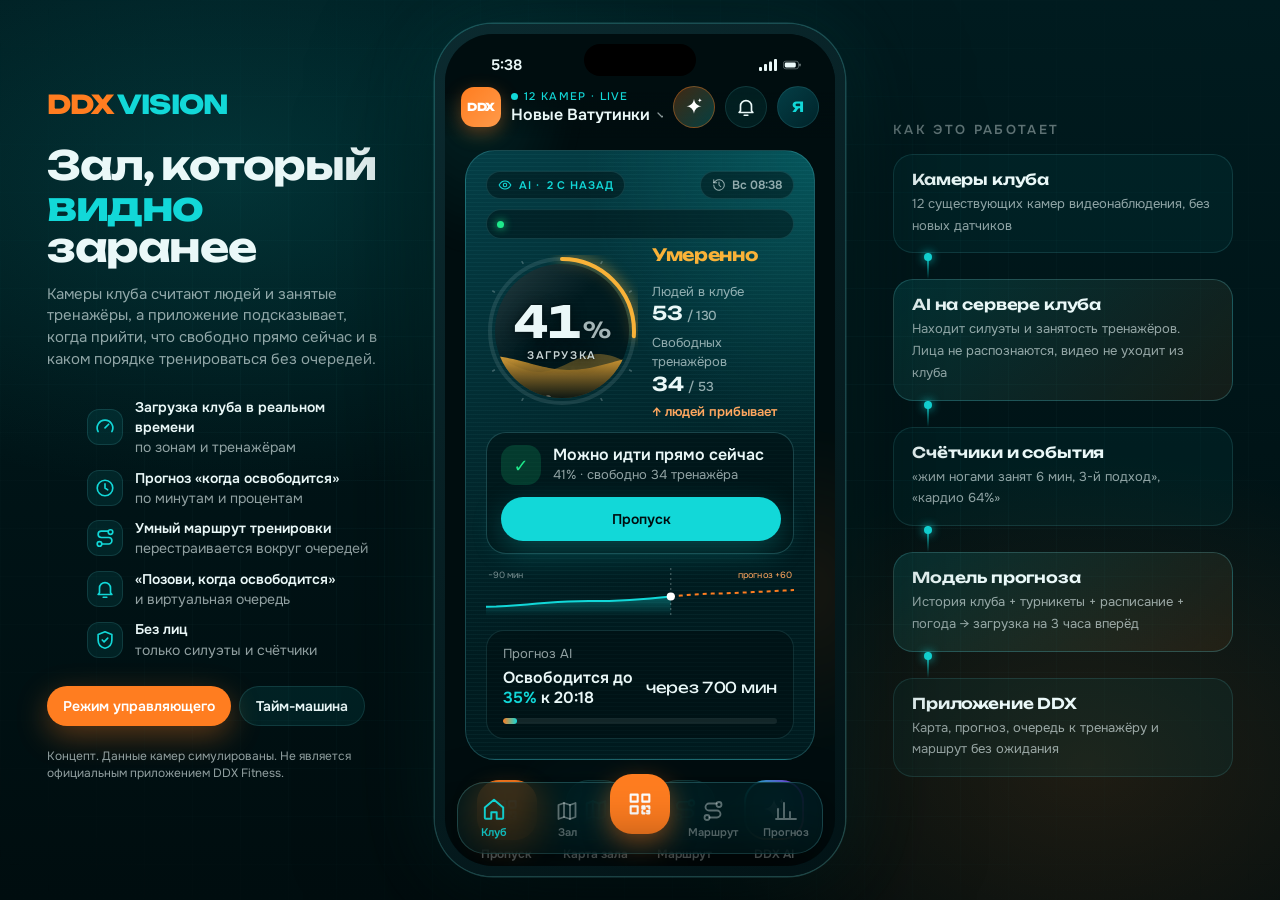
==== index.html @ 4d91c0f8 "Add files via upload" ====
<!doctype html>
<html lang="ru">
<head>
<meta charset="utf-8">
<meta name="viewport" content="width=device-width, initial-scale=1, viewport-fit=cover, user-scalable=no">
<title>DDX Vision — загрузка клуба в реальном времени</title>
<meta name="description" content="Концепт приложения для DDX Fitness: загрузка клуба по камерам, свободные тренажёры, прогноз «когда освободится», умный маршрут тренировки без очередей.">
<meta name="theme-color" content="#000D0F">
<meta name="apple-mobile-web-app-capable" content="yes">
<meta name="mobile-web-app-capable" content="yes">
<meta name="apple-mobile-web-app-status-bar-style" content="black-translucent">
<meta name="apple-mobile-web-app-title" content="DDX Vision">
<link rel="icon" href="data:image/svg+xml,%3Csvg%20xmlns%3D%22http%3A%2F%2Fwww.w3.org%2F2000%2Fsvg%22%20viewBox%3D%220%200%2064%2064%22%3E%3Cdefs%3E%3ClinearGradient%20id%3D%22g%22%20x1%3D%220%22%20y1%3D%220%22%20x2%3D%220%22%20y2%3D%221%22%3E%3Cstop%20offset%3D%220%22%20stop-color%3D%22%23043E46%22%2F%3E%3Cstop%20offset%3D%221%22%20stop-color%3D%22%23000D0F%22%2F%3E%3C%2FlinearGradient%3E%3C%2Fdefs%3E%3Crect%20width%3D%2264%22%20height%3D%2264%22%20rx%3D%2216%22%20fill%3D%22url(%23g)%22%2F%3E%3Cpath%20d%3D%22M14%2040a20%2020%200%201%201%2036%200%22%20fill%3D%22none%22%20stroke%3D%22%23FF7D20%22%20stroke-width%3D%225%22%20stroke-linecap%3D%22round%22%2F%3E%3Ccircle%20cx%3D%2232%22%20cy%3D%2232%22%20r%3D%228%22%20fill%3D%22%2312D8D8%22%2F%3E%3Ccircle%20cx%3D%2232%22%20cy%3D%2232%22%20r%3D%223.2%22%20fill%3D%22%23000D0F%22%2F%3E%3C%2Fsvg%3E">
<meta name="format-detection" content="telephone=no">
<link rel="apple-touch-icon" sizes="180x180" href="apple-touch-icon.png">
<link rel="icon" type="image/png" sizes="192x192" href="icon-192.png">
<link rel="manifest" href="manifest.webmanifest">
<link rel="preconnect" href="https://fonts.googleapis.com"><link rel="preconnect" href="https://fonts.gstatic.com" crossorigin>
<link href="https://fonts.googleapis.com/css2?family=Unbounded:wght@400..800&family=Onest:wght@400..700&family=Caveat:wght@600..700&display=swap" rel="stylesheet">
<style>
/* =====================================================================
   DDX Vision — концепт приложения. Токены взяты из дизайн-системы
   ddxfitness.ru (theme-ui: infinity / light / smart / success / warning)
   ===================================================================== */
:root {
  --bg0: #000D0F; --bg1: #001B1F; --bg2: #002329; --teal: #043E46; --teal6: #013138;
  --cyan: #12D8D8; --cyan2: #28EDED; --cyan3: #51FCFF; --aqua: #24C6CE; --mint: #68DAE0;
  --orange: #FF7D20; --orange2: #FF8D2E; --orange3: #FFA75F; --orangeD: #CC5D00;
  --ok: #1EE98B; --ok2: #12B76A; --warn: #F9B238; --bad: #E45349; --violet: #941EE9;
  --g4: #A6B6B8; --g5: #6A7A7C; --g6: #1E3437;
  --text: #EAF8F8; --mute: rgba(234, 248, 248, .62); --dim: rgba(234, 248, 248, .4);
  --card: rgba(18, 216, 216, .05); --card2: rgba(18, 216, 216, .085); --line: rgba(104, 218, 224, .14); --line2: rgba(104, 218, 224, .24);
  --display: 'Unbounded', 'Arial Black', system-ui, sans-serif;
  --sans: 'Onest', system-ui, -apple-system, 'Segoe UI', Roboto, sans-serif;
  --hand: 'Caveat', 'Comic Sans MS', cursive;
  --r: 24px; --pill: 100px;
  --ease: cubic-bezier(.16, 1, .3, 1); --spring: cubic-bezier(.34, 1.56, .64, 1);
  --safe-t: env(safe-area-inset-top, 0px); --safe-b: env(safe-area-inset-bottom, 0px);
}
*, *::before, *::after { box-sizing: border-box; -webkit-tap-highlight-color: transparent; }
html, body { margin: 0; height: 100%; }
body { background: var(--bg0); color: var(--text); font: 400 15px/1.45 var(--sans); -webkit-font-smoothing: antialiased; overflow: hidden; }
button { font: inherit; color: inherit; background: none; border: 0; padding: 0; cursor: pointer; }
input { font: inherit; color: inherit; }
h1, h2, h3, h4, p { margin: 0; }
svg { display: block; }
.ico { width: 22px; height: 22px; fill: none; stroke: currentColor; stroke-width: 1.8; stroke-linecap: round; stroke-linejoin: round; flex: none; }
.sr { position: absolute; width: 1px; height: 1px; overflow: hidden; clip: rect(0 0 0 0); }
:focus-visible { outline: 2px solid var(--cyan); outline-offset: 2px; border-radius: 10px; }
.num { font-family: var(--display); font-variant-numeric: tabular-nums; letter-spacing: -.02em; }

/* ------------------------------------------------------------ сцена */
.stage { position: relative; height: 100%; display: flex; align-items: center; justify-content: center; gap: 48px; padding: 24px; overflow: hidden;
  background: radial-gradient(60% 50% at 18% 20%, rgba(18, 216, 216, .14), transparent 70%), radial-gradient(50% 50% at 85% 85%, rgba(255, 125, 32, .12), transparent 70%), linear-gradient(180deg, var(--bg1), var(--bg0)); }
.stage::before { content: ''; position: absolute; inset: 0; background-image: linear-gradient(rgba(104, 218, 224, .05) 1px, transparent 1px), linear-gradient(90deg, rgba(104, 218, 224, .05) 1px, transparent 1px); background-size: 48px 48px; mask-image: radial-gradient(70% 70% at 50% 50%, #000, transparent); pointer-events: none; }
.device { position: relative; width: 410px; height: min(864px, calc(100vh - 48px)); border-radius: 58px; padding: 10px; background: linear-gradient(145deg, #0b2a2f, #021316); box-shadow: 0 0 0 1.5px rgba(104, 218, 224, .25), 0 40px 120px rgba(0, 0, 0, .6), 0 0 80px rgba(18, 216, 216, .12); flex: none; z-index: 2; }
.device::after { content: ''; position: absolute; top: 20px; left: 50%; width: 112px; height: 32px; margin-left: -56px; border-radius: 20px; background: #000; z-index: 60; pointer-events: none; }
.app { position: relative; width: 100%; height: 100%; border-radius: 48px; overflow: hidden; background: var(--bg0); isolation: isolate; }
.pitch, .how { position: relative; z-index: 1; width: 340px; flex: none; }
@media (max-width: 1180px) { .how { display: none; } }
@media (max-width: 860px) { .pitch { display: none; } }
/* на телефоне — полноэкранное приложение */
@media (max-width: 560px), (max-height: 640px) and (max-width: 900px) {
  .stage { display: block; padding: 0; background: var(--bg0); }
  .stage::before { display: none; }
  .device { width: 100%; height: 100%; border-radius: 0; padding: 0; background: none; box-shadow: none; }
  .device::after { display: none; }
  .app { border-radius: 0; }
  .statusbar { display: none !important; }
  .app { --top: calc(var(--safe-t) + 8px); }
}

/* -------------------------------------------------------- питч-панели */
.pitch-logo { display: flex; align-items: center; gap: 10px; margin-bottom: 28px; }
.wm { font: 800 26px/1 var(--display); letter-spacing: -.03em; }
.wm b { color: var(--orange); font-weight: 800; }
.wm i { font-style: normal; color: var(--cyan); }
.pitch h1 { font: 700 40px/1.02 var(--display); letter-spacing: -.035em; margin-bottom: 16px; }
.pitch h1 em { font-style: normal; color: var(--cyan); }
.pitch p { color: var(--mute); margin-bottom: 26px; }
.feat { display: grid; gap: 10px; margin-bottom: 26px; }
.feat li { list-style: none; display: grid; grid-template-columns: 36px 1fr; gap: 12px; align-items: center; font-size: 14px; color: var(--mute); }
.feat li b { display: block; color: var(--text); font-weight: 600; }
.feat .fi { width: 36px; height: 36px; border-radius: 12px; display: grid; place-items: center; background: var(--card2); border: 1px solid var(--line); color: var(--cyan); }
.feat ul { margin: 0; padding: 0; }
.pitch-btns { display: flex; flex-wrap: wrap; gap: 8px; }
.note { margin-top: 22px; font-size: 12px; color: var(--dim); }
.how h3 { font: 600 13px/1 var(--sans); letter-spacing: .18em; text-transform: uppercase; color: var(--dim); margin-bottom: 18px; }
.pipe { display: grid; gap: 0; }
.pipe-s { position: relative; padding: 16px 18px; border-radius: 20px; background: var(--card); border: 1px solid var(--line); }
.pipe-s b { display: block; font: 600 15px/1.2 var(--display); letter-spacing: -.01em; margin-bottom: 4px; }
.pipe-s span { font-size: 13px; color: var(--mute); }
.pipe-a { height: 26px; position: relative; }
.pipe-a::before { content: ''; position: absolute; left: 34px; top: 0; bottom: 0; width: 2px; background: linear-gradient(var(--cyan), transparent); }
.pipe-a::after { content: ''; position: absolute; left: 31px; top: 0; width: 8px; height: 8px; border-radius: 50%; background: var(--cyan); box-shadow: 0 0 10px var(--cyan); animation: flow 1.6s linear infinite; }
@keyframes flow { to { transform: translateY(26px); opacity: 0; } }
.pipe-s.is-ai { background: linear-gradient(135deg, rgba(18, 216, 216, .14), rgba(255, 125, 32, .08)); border-color: var(--line2); }

/* -------------------------------------------------------------- кнопки */
.btn { display: inline-flex; align-items: center; justify-content: center; gap: 8px; height: 52px; padding: 0 22px; border-radius: var(--pill); font: 600 15px/1 var(--sans); transition: transform .3s var(--spring), background-color .3s, box-shadow .3s; white-space: nowrap; }
.btn:active { transform: scale(.96); }
.btn--o { background: var(--orange); color: #fff; box-shadow: 0 10px 30px rgba(255, 125, 32, .35); }
.btn--o:hover { background: var(--orange2); }
.btn--c { background: var(--cyan); color: var(--bg0); box-shadow: 0 10px 30px rgba(18, 216, 216, .25); }
.btn--g { background: var(--card2); border: 1px solid var(--line); color: var(--text); }
.btn--g:hover { border-color: var(--line2); }
.btn--sm { height: 40px; padding: 0 16px; font-size: 14px; }
.btn--w { width: 100%; }
.btn .ico { width: 18px; height: 18px; }
.chip { display: inline-flex; align-items: center; gap: 6px; height: 34px; padding: 0 14px; border-radius: var(--pill); background: var(--card); border: 1px solid var(--line); font: 500 13px/1 var(--sans); color: var(--mute); white-space: nowrap; transition: background-color .3s, color .3s, border-color .3s; }
.chip.is-on { background: var(--text); color: var(--bg0); border-color: var(--text); }
.chips { display: flex; gap: 6px; overflow-x: auto; scrollbar-width: none; padding: 2px 20px; margin: 0 -20px; }
.chips::-webkit-scrollbar { display: none; }

/* ------------------------------------------------------- статус-бар/шапка */
.statusbar { position: absolute; top: 0; left: 0; right: 0; height: 50px; z-index: 50; display: flex; align-items: center; justify-content: space-between; padding: 12px 34px 0 46px; font: 600 15px/1 var(--sans); pointer-events: none; }
.statusbar .sb-r { display: flex; gap: 6px; align-items: center; }
.statusbar svg { width: 18px; height: 12px; fill: var(--text); }
.app { --top: 52px; }
.top { position: absolute; left: 0; right: 0; top: 0; z-index: 30; padding: var(--top) 16px 10px; display: flex; align-items: center; gap: 10px; background: linear-gradient(180deg, var(--bg0) 55%, rgba(0, 13, 15, 0)); }
.club-btn { display: flex; align-items: center; gap: 10px; min-width: 0; flex: 1; text-align: left; }
.club-mark { width: 40px; height: 40px; border-radius: 13px; display: grid; place-items: center; background: linear-gradient(135deg, var(--orange), #ff9a4a); font: 800 11px/1 var(--display); letter-spacing: -.04em; color: #fff; flex: none; box-shadow: 0 6px 18px rgba(255, 125, 32, .35); }
.club-t { min-width: 0; }
.club-t small { display: flex; align-items: center; gap: 6px; font: 500 11px/1 var(--sans); letter-spacing: .12em; text-transform: uppercase; color: var(--cyan); margin-bottom: 4px; }
.club-t b { display: flex; align-items: center; gap: 4px; font: 600 16px/1.1 var(--sans); white-space: nowrap; overflow: hidden; text-overflow: ellipsis; }
.club-t b .ico { width: 16px; height: 16px; opacity: .6; }
.live { width: 7px; height: 7px; border-radius: 50%; background: var(--cyan); box-shadow: 0 0 0 0 rgba(18, 216, 216, .7); animation: live 1.8s infinite; flex: none; }
@keyframes live { 70% { box-shadow: 0 0 0 8px rgba(18, 216, 216, 0); } 100% { box-shadow: 0 0 0 0 rgba(18, 216, 216, 0); } }
.top-btn { position: relative; width: 42px; height: 42px; border-radius: 50%; display: grid; place-items: center; background: var(--card2); border: 1px solid var(--line); flex: none; }
.top-btn .badge { position: absolute; top: -2px; right: -2px; min-width: 18px; height: 18px; padding: 0 5px; border-radius: 9px; background: var(--orange); color: #fff; font: 700 10px/18px var(--sans); text-align: center; }
.top-btn .badge:empty { display: none; }
.ava { font: 700 14px/1 var(--display); background: linear-gradient(135deg, var(--teal), var(--bg2)); color: var(--cyan); }

/* --------------------------------------------------------------- экраны */
.screens { position: absolute; inset: 0; }
.screen { position: absolute; inset: 0; overflow-y: auto; overflow-x: hidden; padding: calc(var(--top) + 64px) 20px calc(110px + var(--safe-b)); scrollbar-width: none; opacity: 0; visibility: hidden; transform: translateX(24px); transition: opacity .35s var(--ease), transform .45s var(--ease), visibility 0s .45s; overscroll-behavior: contain; }
.screen::-webkit-scrollbar { display: none; }
.screen.is-on { opacity: 1; visibility: visible; transform: none; transition: opacity .35s var(--ease), transform .45s var(--ease), visibility 0s; }
.screen.is-left { transform: translateX(-24px); }
.h-title { font: 700 26px/1.08 var(--display); letter-spacing: -.035em; margin-bottom: 4px; }
.h-sub { color: var(--mute); font-size: 14px; margin-bottom: 18px; }
.sec { margin-top: 26px; }
.sec-h { display: flex; align-items: baseline; justify-content: space-between; margin-bottom: 12px; }
.sec-h h3 { font: 600 17px/1.2 var(--display); letter-spacing: -.02em; }
.sec-h button, .sec-h a { font-size: 13px; color: var(--cyan); }
.card { position: relative; border-radius: var(--r); background: var(--card); border: 1px solid var(--line); padding: 18px; }

/* ------------------------------------------------------------ главный */
.hero { position: relative; border-radius: 30px; padding: 20px; overflow: hidden; background: radial-gradient(120% 90% at 100% 0%, rgba(18, 216, 216, .2), transparent 55%), linear-gradient(160deg, var(--teal), var(--bg1) 70%); border: 1px solid var(--line2); }
.hero::after { content: ''; position: absolute; inset: 0; background: repeating-linear-gradient(0deg, rgba(104, 218, 224, .045) 0 1px, transparent 1px 4px); pointer-events: none; mix-blend-mode: screen; }
.hero-scan { position: absolute; left: 0; right: 0; height: 60px; top: -60px; background: linear-gradient(180deg, transparent, rgba(18, 216, 216, .14), transparent); animation: scan 4.5s linear infinite; pointer-events: none; }
@keyframes scan { to { transform: translateY(420px); } }
.hero-top { position: relative; z-index: 1; display: flex; justify-content: space-between; align-items: center; gap: 8px; margin-bottom: 4px; }
.cam-pill { white-space: nowrap; display: inline-flex; align-items: center; gap: 7px; height: 28px; padding: 0 11px; border-radius: var(--pill); background: rgba(0, 13, 15, .45); border: 1px solid var(--line); font: 600 11px/1 var(--sans); letter-spacing: .08em; text-transform: uppercase; color: var(--cyan); }
.time-pill { font: 600 12px/1 var(--sans); color: var(--mute); display: inline-flex; align-items: center; gap: 6px; height: 28px; padding: 0 11px; border-radius: var(--pill); background: rgba(0, 13, 15, .45); border: 1px solid var(--line); }
.time-pill.is-demo { color: var(--orange3); border-color: rgba(255, 125, 32, .4); }
.hero-main { position: relative; z-index: 1; display: grid; grid-template-columns: 152px 1fr; gap: 14px; align-items: center; margin-top: 6px; }
.gauge { position: relative; width: 152px; height: 152px; }
.gauge svg { width: 100%; height: 100%; transform: rotate(135deg); overflow: visible; }
.gauge .g-bg { fill: none; stroke: rgba(234, 248, 248, .08); stroke-width: 14; stroke-linecap: round; }
.gauge .g-fg { fill: none; stroke: var(--lvl, var(--cyan)); stroke-width: 14; stroke-linecap: round; transition: stroke-dashoffset 1.2s var(--ease); filter: drop-shadow(0 0 10px var(--lvl, var(--cyan))); }
.gauge .g-tick { stroke: rgba(234, 248, 248, .22); stroke-width: 2; }
.gauge-c { position: absolute; inset: 0; display: grid; place-content: center; text-align: center; }
.gauge-c .num { font-size: 44px; font-weight: 700; line-height: .9; }
.gauge-c .num small { font-size: 22px; font-weight: 600; margin-left: 2px; opacity: .7; }
.gauge-c span { font: 600 11px/1 var(--sans); letter-spacing: .14em; text-transform: uppercase; color: var(--mute); margin-top: 8px; }
.lvl { display: inline-flex; align-items: center; gap: 7px; font: 700 17px/1.15 var(--display); letter-spacing: -.02em; margin-bottom: 8px; color: var(--lvl, var(--cyan)); }
.hero-stat { display: grid; gap: 10px; }
.hs { display: grid; gap: 2px; }
.hs small { font-size: 12px; color: var(--mute); }
.hs b { font: 600 19px/1.1 var(--display); white-space: nowrap; letter-spacing: -.02em; }
.hs b i { font-style: normal; font-size: 13px; color: var(--mute); font-family: var(--sans); font-weight: 500; }
.trend { display: inline-flex; align-items: center; gap: 4px; font: 600 13px/1 var(--sans); }
.trend.up { color: var(--orange3); } .trend.down { color: var(--ok); }
.spark { position: relative; z-index: 1; height: 48px; margin-top: 14px; }
.spark svg { width: 100%; height: 100%; overflow: visible; }
.predict { position: relative; z-index: 1; margin-top: 14px; padding: 14px 16px; border-radius: 18px; background: rgba(0, 13, 15, .5); border: 1px solid var(--line); display: grid; grid-template-columns: 1fr auto; gap: 4px 12px; align-items: center; }
.predict small { color: var(--mute); font-size: 12px; grid-column: 1 / -1; }
.predict b { font: 600 16px/1.25 var(--sans); }
.predict b em { font-style: normal; color: var(--cyan); }
.predict .bar { grid-column: 1 / -1; height: 6px; border-radius: 3px; background: rgba(234, 248, 248, .08); overflow: hidden; margin-top: 6px; }
.predict .bar i { display: block; height: 100%; width: 0; border-radius: inherit; background: linear-gradient(90deg, var(--orange), var(--cyan)); transition: width 1.2s var(--ease); }
.sticker { position: absolute; z-index: 3; font: 700 26px/1 var(--hand); color: var(--orange); transform: rotate(-8deg); pointer-events: none; text-shadow: 0 2px 12px rgba(0, 0, 0, .5); white-space: nowrap; }
.sticker::after { content: ''; position: absolute; left: -6px; right: -8px; bottom: -6px; height: 8px; border-bottom: 2.5px solid currentColor; border-radius: 50%; transform: rotate(-2deg); }
.hero .sticker { right: 18px; bottom: 112px; }
.sticker.pop { animation: pop .8s var(--spring) both; }
@keyframes pop { from { transform: rotate(-30deg) scale(0); opacity: 0; } }

.quick { display: grid; grid-template-columns: 1fr 1fr; gap: 10px; margin-top: 12px; }
.qa { display: flex; align-items: center; gap: 12px; padding: 14px; border-radius: 20px; background: var(--card); border: 1px solid var(--line); text-align: left; transition: transform .3s var(--spring), border-color .3s; }
.qa:active { transform: scale(.97); }
.qa .qi { width: 40px; height: 40px; border-radius: 14px; display: grid; place-items: center; background: rgba(255, 125, 32, .14); color: var(--orange); flex: none; }
.qa.c .qi { background: rgba(18, 216, 216, .14); color: var(--cyan); }
.qa b { display: block; font: 600 14px/1.2 var(--sans); }
.qa small { font-size: 12px; color: var(--mute); }

.zones { display: flex; gap: 10px; overflow-x: auto; scrollbar-width: none; padding: 2px 20px 4px; margin: 0 -20px; scroll-snap-type: x mandatory; }
.zones::-webkit-scrollbar { display: none; }
.zc { flex: none; width: 150px; padding: 14px; border-radius: 22px; background: var(--card); border: 1px solid var(--line); scroll-snap-align: start; text-align: left; position: relative; overflow: hidden; }
.zc::before { content: ''; position: absolute; left: 0; right: 0; bottom: 0; height: var(--h, 0%); background: linear-gradient(0deg, color-mix(in srgb, var(--lvl) 22%, transparent), transparent); transition: height 1s var(--ease); }
.zc > * { position: relative; }
.zc small { font-size: 12px; color: var(--mute); display: block; margin-bottom: 10px; white-space: nowrap; overflow: hidden; text-overflow: ellipsis; }
.zc .num { font-size: 28px; font-weight: 700; color: var(--lvl); }
.zc .num small { display: inline; font-size: 14px; margin: 0; color: var(--lvl); opacity: .8; }
.zc span { display: block; font-size: 12px; color: var(--mute); margin-top: 6px; }
.zc .ico { position: absolute; top: 14px; right: 12px; width: 18px; height: 18px; color: var(--dim); }

.free-list { display: flex; flex-wrap: wrap; gap: 8px; }
.fl { display: inline-flex; align-items: center; gap: 8px; height: 38px; padding: 0 14px 0 10px; border-radius: var(--pill); background: rgba(30, 233, 139, .08); border: 1px solid rgba(30, 233, 139, .25); font: 500 13px/1 var(--sans); }
.fl i { width: 8px; height: 8px; border-radius: 50%; background: var(--ok); box-shadow: 0 0 8px var(--ok); }
.fl b { font-weight: 700; color: var(--ok); }

.watch { display: grid; gap: 8px; }
.wi { display: grid; grid-template-columns: 44px 1fr auto; gap: 12px; align-items: center; padding: 12px; border-radius: 20px; background: var(--card); border: 1px solid var(--line); text-align: left; width: 100%; }
.wi .wr { position: relative; width: 44px; height: 44px; }
.wi .wr svg { width: 44px; height: 44px; transform: rotate(-90deg); }
.wi .wr circle { fill: none; stroke-width: 4; }
.wi .wr .r1 { stroke: rgba(234, 248, 248, .1); }
.wi .wr .r2 { stroke: var(--warn); stroke-linecap: round; transition: stroke-dashoffset 1s var(--ease); }
.wi .wr span { position: absolute; inset: 0; display: grid; place-items: center; font: 700 11px/1 var(--display); }
.wi b { display: block; font: 600 14px/1.25 var(--sans); }
.wi small { color: var(--mute); font-size: 12px; }
.wi .q { font: 600 12px/1 var(--sans); padding: 8px 10px; border-radius: var(--pill); background: rgba(249, 178, 56, .14); color: var(--warn); }
.empty { padding: 18px; border-radius: 20px; border: 1px dashed var(--line2); color: var(--mute); font-size: 14px; text-align: center; }
.empty b { color: var(--text); }

.near { display: grid; gap: 8px; }
.nc { display: grid; grid-template-columns: 1fr auto; gap: 4px 12px; align-items: center; padding: 14px 16px; border-radius: 20px; background: var(--card); border: 1px solid var(--line); text-align: left; width: 100%; }
.nc b { font: 600 15px/1.2 var(--sans); }
.nc small { color: var(--mute); font-size: 12px; }
.nc .num { grid-row: 1 / span 2; grid-column: 2; font-size: 20px; font-weight: 700; color: var(--lvl); text-align: right; }
.nc .mb { grid-column: 1; height: 4px; border-radius: 2px; background: rgba(234, 248, 248, .08); overflow: hidden; }
.nc .mb i { display: block; height: 100%; background: var(--lvl); border-radius: inherit; }
.nc.is-cur { border-color: rgba(255, 125, 32, .45); background: rgba(255, 125, 32, .06); }

.studio { display: grid; grid-template-columns: auto 1fr auto; gap: 14px; align-items: center; }
.studio .st-t { text-align: center; padding: 10px 12px; border-radius: 16px; background: rgba(148, 30, 233, .16); color: #C090F4; }
.studio .st-t b { display: block; font: 700 18px/1 var(--display); }
.studio .st-t small { font-size: 11px; }
.studio h4 { font: 600 15px/1.2 var(--sans); margin-bottom: 4px; }
.studio p { font-size: 12px; color: var(--mute); }

.challenge { overflow: hidden; background: radial-gradient(100% 120% at 100% 0%, rgba(255, 125, 32, .22), transparent 60%), var(--card); }
.challenge h4 { font: 700 18px/1.15 var(--display); letter-spacing: -.02em; margin-bottom: 6px; }
.challenge p { font-size: 13px; color: var(--mute); margin-bottom: 14px; max-width: 26ch; }
.dots7 { display: flex; gap: 6px; }
.dots7 i { flex: 1; height: 34px; border-radius: 10px; background: rgba(234, 248, 248, .06); border: 1px solid var(--line); display: grid; place-items: center; font: 600 11px/1 var(--sans); font-style: normal; color: var(--dim); }
.dots7 i.on { background: var(--orange); border-color: var(--orange); color: #fff; }
.dots7 i.peak { background: rgba(228, 83, 73, .15); border-color: rgba(228, 83, 73, .35); color: var(--bad); }
.challenge .sticker { right: 14px; top: 14px; font-size: 24px; color: var(--cyan2); transform: rotate(6deg); }

/* --------------------------------------------------------------- зал/карта */
.map-tools { display: flex; gap: 6px; margin-bottom: 12px; }
.seg { display: flex; padding: 4px; border-radius: var(--pill); background: var(--card); border: 1px solid var(--line); gap: 2px; position: relative; }
.seg button { position: relative; z-index: 1; height: 34px; padding: 0 14px; border-radius: var(--pill); font: 600 13px/1 var(--sans); color: var(--mute); transition: color .3s; }
.seg button.is-on { color: var(--bg0); }
.seg .seg-ink { position: absolute; z-index: 0; top: 4px; bottom: 4px; left: 4px; border-radius: var(--pill); background: var(--cyan); transition: transform .5s var(--ease), width .5s var(--ease); }
.map-card { position: relative; border-radius: 28px; padding: 8px; background: linear-gradient(180deg, var(--bg2), var(--bg1)); border: 1px solid var(--line2); overflow: hidden; touch-action: pan-y; }
.map-svg { width: 100%; height: auto; }
.mz { fill: rgba(18, 216, 216, .03); stroke: rgba(104, 218, 224, .22); stroke-width: 1; transition: fill .5s; }
.mz.is-on { fill: rgba(18, 216, 216, .09); stroke: var(--cyan); }
.mz-t { font: 600 9px/1 var(--sans); fill: rgba(234, 248, 248, .55); letter-spacing: .06em; text-transform: uppercase; pointer-events: none; }
.mz-p { font: 700 10px/1 var(--display); pointer-events: none; }
.eq rect, .eq circle { transition: fill .5s, stroke .5s, filter .5s; cursor: pointer; }
.eq .b { stroke-width: 1.2; rx: 4; }
.eq.s-free .b { fill: rgba(30, 233, 139, .2); stroke: var(--ok); }
.eq.s-soon .b { fill: rgba(249, 178, 56, .22); stroke: var(--warn); }
.eq.s-busy .b { fill: rgba(228, 83, 73, .2); stroke: var(--bad); }
.eq.s-service .b { fill: rgba(106, 122, 124, .25); stroke: var(--g5); stroke-dasharray: 2 2; }
.eq.is-sel .b { stroke: #fff; stroke-width: 2.4; filter: drop-shadow(0 0 6px #fff); }
.eq.is-watch .w { display: block; }
.eq .w { display: none; fill: var(--orange); }
.eq.s-free .g { fill: var(--ok); } .eq.s-soon .g { fill: var(--warn); } .eq.s-busy .g { fill: var(--bad); } .eq.s-service .g { fill: var(--g5); }
.eq-hit { fill: transparent; }
.ppl circle { fill: var(--cyan2); filter: drop-shadow(0 0 3px var(--cyan)); }
.ppl.is-off { display: none; }
.heat { pointer-events: none; transition: opacity .6s; }
.heat.is-off { opacity: 0; }
.map-legend { display: flex; flex-wrap: wrap; gap: 12px; padding: 10px 8px 4px; font-size: 11px; color: var(--mute); }
.map-legend span { display: inline-flex; align-items: center; gap: 6px; }
.map-legend i { width: 10px; height: 10px; border-radius: 3px; }
.map-badge { position: absolute; top: 14px; right: 14px; z-index: 2; }
.eql { display: grid; gap: 6px; }
.eqr { display: grid; grid-template-columns: 10px 1fr auto; gap: 12px; align-items: center; padding: 13px 14px; border-radius: 18px; background: var(--card); border: 1px solid var(--line); text-align: left; width: 100%; transition: border-color .3s, background-color .3s; }
.eqr i { width: 10px; height: 10px; border-radius: 50%; }
.eqr b { display: block; font: 600 14px/1.25 var(--sans); }
.eqr small { color: var(--mute); font-size: 12px; }
.eqr .st { font: 600 12px/1 var(--sans); text-align: right; white-space: nowrap; }
.s-free i, .eqr.s-free i { background: var(--ok); box-shadow: 0 0 8px var(--ok); } .eqr.s-free .st { color: var(--ok); }
.eqr.s-soon i { background: var(--warn); } .eqr.s-soon .st { color: var(--warn); }
.eqr.s-busy i { background: var(--bad); } .eqr.s-busy .st { color: var(--bad); }
.eqr.s-service i { background: var(--g5); } .eqr.s-service .st { color: var(--g4); }
.eqr.is-watch { border-color: rgba(255, 125, 32, .5); }
.search { position: relative; display: block; margin-bottom: 10px; }
.search input { width: 100%; height: 46px; border-radius: var(--pill); border: 1px solid var(--line); background: var(--card); padding: 0 44px 0 18px; outline: none; color: var(--text); }
.search input::placeholder { color: var(--dim); }
.search input:focus { border-color: var(--cyan); }
.search .ico { position: absolute; right: 16px; top: 50%; margin-top: -11px; color: var(--dim); pointer-events: none; }

/* --------------------------------------------------------------- прогноз */
.days { margin-bottom: 14px; }
.chart { position: relative; padding: 16px 12px 10px; }
.chart svg { width: 100%; height: 200px; overflow: visible; }
.chart .bar-r { transition: height .8s var(--ease), y .8s var(--ease), fill .4s; cursor: pointer; }
.chart .ax { font: 500 9px/1 var(--sans); fill: var(--dim); }
.chart .now-l { stroke: var(--text); stroke-width: 1.2; stroke-dasharray: 3 3; }
.chart .now-t { font: 700 9px/1 var(--sans); fill: var(--text); }
.tip { position: absolute; z-index: 2; pointer-events: none; padding: 8px 10px; border-radius: 12px; background: var(--text); color: var(--bg0); font: 600 12px/1.3 var(--sans); transform: translate(-50%, -110%); white-space: nowrap; opacity: 0; transition: opacity .2s; }
.tip.is-on { opacity: 1; }
.legend2 { display: flex; gap: 14px; font-size: 11px; color: var(--mute); padding: 0 6px; }
.legend2 span { display: inline-flex; align-items: center; gap: 6px; }
.legend2 i { width: 10px; height: 10px; border-radius: 3px; }
.windows { display: grid; gap: 8px; }
.win { display: grid; grid-template-columns: auto 1fr auto; gap: 14px; align-items: center; padding: 14px 16px; border-radius: 20px; background: var(--card); border: 1px solid var(--line); }
.win .wt { font: 700 17px/1 var(--display); letter-spacing: -.02em; }
.win small { display: block; color: var(--mute); font-size: 12px; }
.win .num { font-size: 18px; font-weight: 700; color: var(--lvl); }
.win.best { border-color: rgba(18, 216, 216, .5); background: rgba(18, 216, 216, .08); }
.win.best .tag { position: absolute; }
.heatmap { display: grid; grid-template-columns: 26px repeat(18, 1fr); gap: 3px; font: 500 9px/1 var(--sans); color: var(--dim); }
.heatmap i { aspect-ratio: 1; border-radius: 4px; display: block; transition: transform .3s; }
.heatmap i.now { outline: 2px solid #fff; outline-offset: 1px; }
.heatmap .dl { display: flex; align-items: center; }
.heatmap .dl.is-today { color: var(--orange); font-weight: 700; }
.leave { display: grid; grid-template-columns: 1fr auto; gap: 8px 12px; align-items: center; }
.leave b { font: 700 22px/1 var(--display); color: var(--cyan); }
.leave small { color: var(--mute); font-size: 13px; }
.range { width: 100%; -webkit-appearance: none; appearance: none; height: 34px; background: none; }
.range::-webkit-slider-runnable-track { height: 6px; border-radius: 3px; background: linear-gradient(90deg, var(--cyan) var(--p, 50%), rgba(234, 248, 248, .1) var(--p, 50%)); }
.range::-webkit-slider-thumb { -webkit-appearance: none; width: 26px; height: 26px; border-radius: 50%; background: #fff; margin-top: -10px; box-shadow: 0 4px 14px rgba(0, 0, 0, .4), 0 0 0 5px rgba(18, 216, 216, .25); }
.range::-moz-range-track { height: 6px; border-radius: 3px; background: rgba(234, 248, 248, .1); }
.range::-moz-range-progress { height: 6px; border-radius: 3px; background: var(--cyan); }
.range::-moz-range-thumb { width: 24px; height: 24px; border-radius: 50%; background: #fff; border: 0; }
.toggle { position: relative; width: 52px; height: 32px; border-radius: 16px; background: rgba(234, 248, 248, .14); transition: background-color .3s; flex: none; }
.toggle::after { content: ''; position: absolute; top: 3px; left: 3px; width: 26px; height: 26px; border-radius: 50%; background: #fff; transition: transform .4s var(--spring); }
.toggle.is-on { background: var(--orange); }
.toggle.is-on::after { transform: translateX(20px); }
.row { display: flex; align-items: center; justify-content: space-between; gap: 14px; }
.row + .row { margin-top: 14px; }
.row b { font-weight: 600; font-size: 15px; }
.row small { display: block; color: var(--mute); font-size: 12px; }
.model { font-size: 12px; color: var(--mute); display: flex; flex-wrap: wrap; gap: 6px; margin-top: 10px; }
.model span { padding: 6px 10px; border-radius: var(--pill); background: var(--card); border: 1px solid var(--line); }

/* -------------------------------------------------------------- маршрут */
.goal-grid { display: grid; grid-template-columns: repeat(3, 1fr); gap: 8px; }
.goal { padding: 14px 8px; border-radius: 20px; background: var(--card); border: 1px solid var(--line); display: grid; justify-items: center; gap: 8px; font: 600 13px/1.1 var(--sans); text-align: center; transition: background-color .3s, border-color .3s, transform .3s var(--spring); }
.goal .ge { font-size: 26px; line-height: 1; }
.goal.is-on { background: rgba(255, 125, 32, .14); border-color: var(--orange); }
.goal:active { transform: scale(.95); }
.dur { display: flex; gap: 8px; margin-top: 12px; }
.dur button { flex: 1; height: 44px; border-radius: var(--pill); background: var(--card); border: 1px solid var(--line); font: 600 14px/1 var(--sans); color: var(--mute); }
.dur button.is-on { background: var(--text); color: var(--bg0); }
.route-sum { display: grid; grid-template-columns: repeat(3, 1fr); gap: 8px; margin: 16px 0 12px; }
.rs { padding: 12px; border-radius: 18px; background: var(--card); border: 1px solid var(--line); }
.rs small { display: block; font-size: 11px; color: var(--mute); margin-bottom: 6px; }
.rs b { font: 700 19px/1 var(--display); letter-spacing: -.02em; }
.rs.save { background: rgba(30, 233, 139, .1); border-color: rgba(30, 233, 139, .35); }
.rs.save b { color: var(--ok); }
.route { position: relative; display: grid; gap: 8px; }
.route::before { content: ''; position: absolute; left: 21px; top: 22px; bottom: 22px; width: 2px; background: linear-gradient(var(--orange), var(--cyan)); opacity: .5; }
.rstep { position: relative; display: grid; grid-template-columns: 44px 1fr auto; gap: 12px; align-items: center; padding: 10px 12px 10px 0; transition: transform .6s var(--ease), opacity .4s; }
.rstep .rn { position: relative; z-index: 1; width: 44px; height: 44px; border-radius: 50%; display: grid; place-items: center; background: var(--bg1); border: 2px solid var(--line2); font: 700 14px/1 var(--display); }
.rstep.is-done .rn { background: var(--ok2); border-color: var(--ok2); color: #fff; }
.rstep.is-cur .rn { background: var(--orange); border-color: var(--orange); color: #fff; box-shadow: 0 0 0 6px rgba(255, 125, 32, .2); }
.rstep b { display: block; font: 600 15px/1.25 var(--sans); }
.rstep small { color: var(--mute); font-size: 12px; }
.rstep .rst { font: 600 12px/1 var(--sans); padding: 8px 10px; border-radius: var(--pill); white-space: nowrap; }
.rst.s-free { background: rgba(30, 233, 139, .12); color: var(--ok); }
.rst.s-soon { background: rgba(249, 178, 56, .14); color: var(--warn); }
.rst.s-busy { background: rgba(228, 83, 73, .14); color: var(--bad); }
.rstep.moved { animation: moved 1s var(--ease); }
@keyframes moved { 0% { background: rgba(18, 216, 216, .25); } 100% { background: transparent; } }
.reroute { display: flex; align-items: center; gap: 10px; padding: 12px 14px; border-radius: 16px; background: rgba(18, 216, 216, .08); border: 1px solid var(--line2); font-size: 13px; color: var(--cyan); margin-bottom: 10px; }
.reroute .ico { width: 18px; height: 18px; animation: spinr 2.4s linear infinite; }
@keyframes spinr { to { transform: rotate(360deg); } }

/* ---------------------------------------------------------- тренировка (оверлей) */
.wo { position: absolute; inset: 0; z-index: 70; background: radial-gradient(90% 60% at 50% 0%, rgba(255, 125, 32, .25), transparent 60%), var(--bg0); padding: calc(var(--top) + 14px) 20px calc(24px + var(--safe-b)); display: flex; flex-direction: column; transform: translateY(100%); transition: transform .6s var(--ease); }
.wo.is-on { transform: none; }
.wo-top { display: flex; justify-content: space-between; align-items: center; margin-bottom: 20px; }
.wo-step { font: 600 12px/1 var(--sans); letter-spacing: .14em; text-transform: uppercase; color: var(--orange3); }
.wo h2 { font: 700 28px/1.05 var(--display); letter-spacing: -.035em; margin: 8px 0 6px; }
.wo .wo-eq { color: var(--mute); font-size: 14px; }
.wo-ring { position: relative; width: 230px; height: 230px; margin: 26px auto 18px; }
.wo-ring svg { width: 100%; height: 100%; transform: rotate(-90deg); }
.wo-ring circle { fill: none; stroke-width: 12; }
.wo-ring .r1 { stroke: rgba(234, 248, 248, .08); }
.wo-ring .r2 { stroke: var(--orange); stroke-linecap: round; transition: stroke-dashoffset .9s linear; filter: drop-shadow(0 0 12px rgba(255, 125, 32, .6)); }
.wo-ring div { position: absolute; inset: 0; display: grid; place-content: center; text-align: center; }
.wo-ring .num { font-size: 52px; font-weight: 700; }
.wo-ring span { font-size: 13px; color: var(--mute); }
.sets { display: flex; justify-content: center; gap: 8px; margin-bottom: 20px; }
.sets i { width: 34px; height: 8px; border-radius: 4px; background: rgba(234, 248, 248, .12); }
.sets i.on { background: var(--orange); }
.wo-next { margin-top: auto; padding: 14px 16px; border-radius: 20px; background: var(--card); border: 1px solid var(--line); display: grid; grid-template-columns: 1fr auto; gap: 4px 10px; align-items: center; margin-bottom: 14px; }
.wo-next small { color: var(--mute); font-size: 12px; grid-column: 1 / -1; }
.wo-next b { font-weight: 600; }
.wo-btns { display: grid; grid-template-columns: 1fr 1.4fr; gap: 10px; }

/* ----------------------------------------------------------- управляющий */
.kpis { display: grid; grid-template-columns: 1fr 1fr; gap: 8px; }
.kpi { padding: 14px; border-radius: 20px; background: var(--card); border: 1px solid var(--line); }
.kpi small { display: block; font-size: 12px; color: var(--mute); margin-bottom: 8px; }
.kpi .num { font-size: 26px; font-weight: 700; }
.kpi span { font-size: 12px; color: var(--mute); }
.cams { display: grid; grid-template-columns: 1fr 1fr; gap: 8px; }
.cam { position: relative; border-radius: 18px; overflow: hidden; background: #021619; border: 1px solid var(--line); aspect-ratio: 4 / 3; }
.cam.is-big { grid-column: 1 / -1; aspect-ratio: 16 / 9; }
.cam canvas { width: 100%; height: 100%; display: block; }
.cam-h { position: absolute; left: 8px; right: 8px; top: 8px; display: flex; justify-content: space-between; font: 700 9px/1 var(--sans); letter-spacing: .08em; text-transform: uppercase; color: var(--cyan2); text-shadow: 0 1px 2px #000; pointer-events: none; }
.cam-h .rec::before { content: ''; display: inline-block; width: 6px; height: 6px; border-radius: 50%; background: var(--bad); margin-right: 5px; animation: blink 1s steps(2) infinite; vertical-align: 1px; }
@keyframes blink { 50% { opacity: 0; } }
.cam:not(.is-big) .cam-h span:last-child { display: none; }
.cam-f { position: absolute; left: 8px; bottom: 8px; padding: 5px 8px; border-radius: 8px; background: rgba(0, 13, 15, .7); font: 700 11px/1 var(--display); color: var(--text); pointer-events: none; }
.alerts { display: grid; gap: 8px; }
.al { display: grid; grid-template-columns: 36px 1fr; gap: 12px; padding: 14px; border-radius: 20px; background: var(--card); border: 1px solid var(--line); }
.al .ai { width: 36px; height: 36px; border-radius: 12px; display: grid; place-items: center; }
.al.warn .ai { background: rgba(249, 178, 56, .14); color: var(--warn); }
.al.bad .ai { background: rgba(228, 83, 73, .14); color: var(--bad); }
.al.info .ai { background: rgba(18, 216, 216, .12); color: var(--cyan); }
.al b { display: block; font: 600 14px/1.3 var(--sans); }
.al p { font-size: 12px; color: var(--mute); margin: 2px 0 10px; }
.al .al-a { display: flex; gap: 6px; flex-wrap: wrap; }
.al .al-a button { height: 32px; padding: 0 12px; border-radius: var(--pill); font: 600 12px/1 var(--sans); background: var(--card2); border: 1px solid var(--line); }
.al .al-a button.pri { background: var(--orange); border-color: var(--orange); color: #fff; }
.util { display: grid; gap: 10px; }
.ut { display: grid; grid-template-columns: 1fr auto; gap: 6px 10px; font-size: 13px; }
.ut b { font-weight: 600; }
.ut span { color: var(--mute); font-variant-numeric: tabular-nums; }
.ut i { grid-column: 1 / -1; height: 6px; border-radius: 3px; background: rgba(234, 248, 248, .08); position: relative; overflow: hidden; }
.ut i::after { content: ''; position: absolute; inset: 0; width: var(--v); border-radius: inherit; background: linear-gradient(90deg, var(--cyan), var(--orange)); }
.reco { background: linear-gradient(135deg, rgba(18, 216, 216, .14), rgba(255, 125, 32, .1)); border-color: var(--line2); }
.reco h4 { font: 700 16px/1.2 var(--display); letter-spacing: -.02em; margin-bottom: 10px; display: flex; align-items: center; gap: 8px; }
.reco li { font-size: 13px; color: var(--mute); margin-bottom: 8px; padding-left: 4px; }
.reco li b { color: var(--text); font-weight: 600; }
.reco ul { margin: 0; padding-left: 18px; }

/* -------------------------------------------------------------- таббар */
.tabbar { position: absolute; z-index: 40; left: 12px; right: 12px; bottom: calc(12px + var(--safe-b)); height: 72px; border-radius: 28px; background: rgba(0, 27, 31, .78); -webkit-backdrop-filter: blur(20px) saturate(1.6); backdrop-filter: blur(20px) saturate(1.6); border: 1px solid var(--line2); display: grid; grid-template-columns: repeat(5, 1fr); align-items: center; box-shadow: 0 20px 50px rgba(0, 0, 0, .5); }
.tab { display: grid; justify-items: center; gap: 4px; font: 600 10.5px/1 var(--sans); color: var(--dim); padding: 8px 0; transition: color .3s; }
.tab .ico { width: 24px; height: 24px; transition: transform .4s var(--spring); }
.tab.is-on { color: var(--cyan); }
.tab.is-on .ico { transform: translateY(-2px) scale(1.08); }
.tab-qr { justify-self: center; width: 60px; height: 60px; border-radius: 22px; display: grid; place-items: center; background: var(--orange); color: #fff; box-shadow: 0 10px 26px rgba(255, 125, 32, .5); transform: translateY(-14px); transition: transform .3s var(--spring); }
.tab-qr:active { transform: translateY(-14px) scale(.92); }
.tab-qr .ico { width: 28px; height: 28px; }

/* ------------------------------------------------------- шторка, пуш, тост */
.backdrop { position: absolute; inset: 0; z-index: 80; background: rgba(0, 6, 8, .6); -webkit-backdrop-filter: blur(4px); backdrop-filter: blur(4px); opacity: 0; visibility: hidden; transition: opacity .4s, visibility 0s .4s; }
.backdrop.is-on { opacity: 1; visibility: visible; transition: opacity .4s; }
.sheet { position: absolute; z-index: 81; left: 0; right: 0; bottom: 0; max-height: 88%; border-radius: 32px 32px 0 0; background: linear-gradient(180deg, var(--bg2), var(--bg1)); border-top: 1px solid var(--line2); padding: 10px 20px calc(24px + var(--safe-b)); transform: translateY(105%); transition: transform .55s var(--ease); display: flex; flex-direction: column; box-shadow: 0 -20px 60px rgba(0, 0, 0, .5); }
.sheet.is-on { transform: none; }
.sheet.is-drag { transition: none; }
.sheet-h { width: 44px; height: 5px; border-radius: 3px; background: rgba(234, 248, 248, .25); margin: 0 auto 16px; flex: none; cursor: grab; }
.sheet-b { overflow-y: auto; scrollbar-width: none; margin: 0 -20px; padding: 0 20px; }
.sheet-b::-webkit-scrollbar { display: none; }
.sh-title { font: 700 22px/1.1 var(--display); letter-spacing: -.03em; margin-bottom: 4px; }
.sh-sub { color: var(--mute); font-size: 13px; margin-bottom: 16px; }
.eq-head { display: grid; grid-template-columns: 64px 1fr; gap: 14px; align-items: center; margin-bottom: 16px; }
.eq-ic { width: 64px; height: 64px; border-radius: 20px; display: grid; place-items: center; font-size: 30px; background: var(--card2); border: 1px solid var(--line); }
.eq-stat { display: inline-flex; align-items: center; gap: 8px; height: 30px; padding: 0 12px; border-radius: var(--pill); font: 600 13px/1 var(--sans); margin-top: 8px; }
.eq-stat i { width: 8px; height: 8px; border-radius: 50%; background: currentColor; }
.eq-stat.s-free { background: rgba(30, 233, 139, .12); color: var(--ok); }
.eq-stat.s-soon { background: rgba(249, 178, 56, .14); color: var(--warn); }
.eq-stat.s-busy { background: rgba(228, 83, 73, .14); color: var(--bad); }
.eq-stat.s-service { background: rgba(106, 122, 124, .2); color: var(--g4); }
.eq-grid { display: grid; grid-template-columns: 1fr 1fr; gap: 8px; margin-bottom: 14px; }
.eg { padding: 12px 14px; border-radius: 18px; background: var(--card); border: 1px solid var(--line); }
.eg small { display: block; font-size: 11px; color: var(--mute); margin-bottom: 6px; }
.eg b { font: 700 18px/1 var(--display); letter-spacing: -.02em; }
.eg b i { font: 500 12px/1 var(--sans); font-style: normal; color: var(--mute); }
.ai-note { display: flex; gap: 10px; align-items: flex-start; padding: 12px 14px; border-radius: 16px; background: rgba(18, 216, 216, .07); border: 1px solid var(--line); font-size: 12.5px; color: var(--mute); margin-bottom: 14px; }
.ai-note .ico { width: 18px; height: 18px; color: var(--cyan); margin-top: 1px; }
.sh-btns { display: grid; gap: 8px; }
.qr-card { border-radius: 28px; padding: 22px; background: #fff; color: var(--bg0); display: grid; justify-items: center; gap: 12px; margin-bottom: 14px; }
.qr-card canvas { width: 220px; height: 220px; image-rendering: pixelated; }
.qr-card b { font: 700 18px/1 var(--display); }
.qr-card small { color: #4b5b5d; font-size: 12px; }
.tariff { display: inline-flex; align-items: center; height: 26px; padding: 0 12px; border-radius: var(--pill); font: 700 11px/1 var(--sans); letter-spacing: .1em; text-transform: uppercase; color: #fff; background: linear-gradient(90deg, #00899E, #043E46); }
.club-list { display: grid; gap: 8px; }
.time-ctl { display: grid; gap: 14px; }
.time-big { font: 700 48px/1 var(--display); letter-spacing: -.04em; text-align: center; }
.time-big small { display: block; font: 500 13px/1.3 var(--sans); color: var(--mute); letter-spacing: 0; margin-top: 6px; }
.prof { display: grid; grid-template-columns: 64px 1fr; gap: 14px; align-items: center; margin-bottom: 18px; }
.prof .ava { width: 64px; height: 64px; border-radius: 22px; display: grid; place-items: center; font-size: 22px; border: 1px solid var(--line2); }
.prof b { display: block; font: 700 20px/1.1 var(--display); letter-spacing: -.02em; margin-bottom: 6px; }
.menu-list { display: grid; gap: 6px; margin-top: 14px; }
.ml { display: grid; grid-template-columns: 40px 1fr auto; gap: 12px; align-items: center; padding: 12px 14px; border-radius: 18px; background: var(--card); border: 1px solid var(--line); text-align: left; width: 100%; }
.ml .mi { width: 40px; height: 40px; border-radius: 13px; display: grid; place-items: center; background: var(--card2); color: var(--cyan); }
.ml b { display: block; font-weight: 600; font-size: 14px; }
.ml small { color: var(--mute); font-size: 12px; }
.ml.orange .mi { background: rgba(255, 125, 32, .14); color: var(--orange); }
.privacy-ill { display: grid; grid-template-columns: 1fr auto 1fr; gap: 10px; align-items: center; margin: 6px 0 16px; text-align: center; font-size: 11px; color: var(--mute); }
.privacy-ill .pv { border-radius: 18px; aspect-ratio: 1; display: grid; place-items: center; background: var(--card); border: 1px solid var(--line); overflow: hidden; }
.privacy-ill svg { width: 80%; height: 80%; }
.widget-prev { display: grid; grid-template-columns: 1fr 1fr; gap: 10px; margin: 6px 0 16px; }
.wdg { aspect-ratio: 1; border-radius: 26px; padding: 14px; background: linear-gradient(160deg, var(--teal), var(--bg0)); border: 1px solid var(--line2); display: flex; flex-direction: column; justify-content: space-between; }
.wdg small { font: 700 10px/1 var(--sans); letter-spacing: .1em; text-transform: uppercase; color: var(--orange); }
.wdg .num { font-size: 34px; font-weight: 700; color: var(--cyan); line-height: 1; }
.wdg span { font-size: 11px; color: var(--mute); }
.wdg.o { background: linear-gradient(160deg, #3a1a05, var(--bg0)); }
.wdg.o .num { color: var(--orange); }

.push { position: absolute; z-index: 90; left: 10px; right: 10px; top: calc(var(--top) - 6px); display: grid; grid-template-columns: 40px 1fr; gap: 12px; align-items: center; padding: 12px 14px; border-radius: 24px; background: rgba(4, 62, 70, .82); -webkit-backdrop-filter: blur(22px) saturate(1.5); backdrop-filter: blur(22px) saturate(1.5); border: 1px solid var(--line2); box-shadow: 0 20px 40px rgba(0, 0, 0, .45); transform: translateY(calc(-100% - var(--top) - 30px)); visibility: hidden; transition: transform .6s var(--spring), visibility 0s .6s; cursor: pointer; }
.push.is-on { transform: none; visibility: visible; transition: transform .6s var(--spring), visibility 0s; }
.push .pi { width: 40px; height: 40px; border-radius: 12px; display: grid; place-items: center; background: var(--orange); font: 800 10px/1 var(--display); color: #fff; letter-spacing: -.04em; }
.push b { display: flex; justify-content: space-between; font: 600 14px/1.2 var(--sans); }
.push b small { font-weight: 500; color: var(--mute); font-size: 11px; }
.push p { font-size: 13px; color: rgba(234, 248, 248, .82); margin-top: 2px; }
.toast { position: absolute; z-index: 91; left: 50%; bottom: calc(100px + var(--safe-b)); transform: translate(-50%, 20px); padding: 12px 18px; border-radius: var(--pill); background: var(--text); color: var(--bg0); font: 600 13px/1.2 var(--sans); opacity: 0; transition: opacity .3s, transform .4s var(--spring); pointer-events: none; white-space: nowrap; max-width: 90%; overflow: hidden; text-overflow: ellipsis; }
.toast.is-on { opacity: 1; transform: translate(-50%, 0); }


/* ------------------------------------------------- удобство: v2 */
.verdict { position: relative; z-index: 1; display: grid; grid-template-columns: 40px 1fr auto; gap: 12px; align-items: center; margin-top: 14px; padding: 12px 12px 12px 14px; border-radius: 20px; background: rgba(0, 13, 15, .55); border: 1px solid var(--line2); }
.vd-i { width: 40px; height: 40px; border-radius: 14px; display: grid; place-items: center; font: 800 18px/1 var(--display); }
.vd-i.ok { background: rgba(30, 233, 139, .16); color: var(--ok); }
.vd-i.no { background: rgba(255, 125, 32, .16); color: var(--orange); }
.vd-t b { display: block; font: 600 16px/1.2 var(--sans); }
.vd-t small { display: block; font-size: 13px; color: var(--mute); margin-top: 2px; }
.verdict .btn--sm { grid-column: 1 / -1; width: 100%; height: 44px; padding: 0 14px; }
.favs { display: grid; grid-template-columns: 1fr 1fr; gap: 10px; }
.fv { position: relative; display: grid; gap: 4px; padding: 14px 14px 16px; border-radius: 22px; background: var(--card); border: 1px solid var(--line); text-align: left; overflow: hidden; transition: transform .3s var(--spring), border-color .3s; }
.fv:active { transform: scale(.97); }
.fv-e { font-size: 24px; line-height: 1; margin-bottom: 6px; }
.fv b { font: 600 14px/1.25 var(--sans); }
.fv-s { font: 600 13px/1.2 var(--sans); }
.fv-ok .fv-s { color: var(--ok); } .fv-soon .fv-s { color: var(--warn); } .fv-busy .fv-s { color: var(--bad); }
.fv-ok { border-color: rgba(30, 233, 139, .3); }
.fv-bar { position: absolute; left: 0; right: 0; bottom: 0; height: 4px; background: rgba(234, 248, 248, .06); }
.fv-bar i { display: block; height: 100%; background: var(--ok); transition: width .8s var(--ease); }
.fv-busy .fv-bar i, .fv-soon .fv-bar i { background: var(--warn); }
.fv-add { border-style: dashed; color: var(--mute); }
.fv-add .fv-e { color: var(--cyan); }
.fv-add .fv-s { color: var(--dim); font-weight: 500; }
.fav-pick { display: flex; flex-wrap: wrap; gap: 8px; margin-bottom: 18px; }
.fav-pick .chip { height: 40px; font-size: 14px; }
.fav-pick h4 { width: 100%; font: 600 12px/1 var(--sans); letter-spacing: .14em; text-transform: uppercase; color: var(--dim); margin: 8px 0 2px; }
.chip--free.is-on { background: var(--ok); border-color: var(--ok); color: var(--bg0); }
.eqg { border-radius: 20px; background: var(--card); border: 1px solid var(--line); overflow: hidden; }
.eqg .eqr { border: 0; background: none; grid-template-columns: 10px 1fr auto 18px; }
.eqg .chev { width: 18px; height: 18px; color: var(--dim); transition: transform .4s var(--ease); }
.eqg.is-open .chev { transform: rotate(180deg); }
.eqg-u { display: grid; gap: 4px; padding: 0 10px 10px; }
.equ { display: grid; grid-template-columns: 8px 44px 1fr; gap: 10px; align-items: center; padding: 11px 12px; border-radius: 14px; background: rgba(0, 13, 15, .45); text-align: left; font-size: 13px; }
.equ i { width: 8px; height: 8px; border-radius: 50%; }
.equ b { font: 700 13px/1 var(--display); }
.equ span { color: var(--mute); }
.equ.s-free i { background: var(--ok); } .equ.s-free span { color: var(--ok); }
.equ.s-soon i { background: var(--warn); } .equ.s-soon span { color: var(--warn); }
.equ.s-busy i { background: var(--bad); }
.equ.s-service i { background: var(--g5); }
.eqg .eqr.s-free .st { color: var(--ok); }
.map-back { position: absolute; z-index: 3; top: 12px; left: 12px; display: inline-flex; align-items: center; gap: 6px; height: 36px; padding: 0 14px 0 10px; border-radius: var(--pill); background: var(--text); color: var(--bg0); font: 600 13px/1 var(--sans); box-shadow: 0 8px 20px rgba(0, 0, 0, .35); }
.map-back .ico { width: 16px; height: 16px; transform: rotate(90deg); }
.map-back[hidden] { display: none; }
.sheet-x { position: absolute; top: 14px; right: 16px; width: 38px; height: 38px; border-radius: 50%; display: grid; place-items: center; background: var(--card2); border: 1px solid var(--line); z-index: 2; }
.sheet-x .ico { width: 18px; height: 18px; }
.sh-title { padding-right: 44px; }
/* крупнее мелкий текст */
.hs small, .zc span, .zc small, .nc small, .eqr small, .wi small, .win small, .studio p, .kpi small, .kpi span, .rs small, .eg small, .predict small, .rstep small { font-size: 13px; }
.tab { font-size: 11px; }

/* ---------------------------------------------------- появление контента */
.screen.is-on .rv { animation: rise .7s var(--ease) both; }
.screen.is-on .rv:nth-child(2) { animation-delay: .05s; } .screen.is-on .rv:nth-child(3) { animation-delay: .1s; } .screen.is-on .rv:nth-child(4) { animation-delay: .15s; } .screen.is-on .rv:nth-child(5) { animation-delay: .2s; } .screen.is-on .rv:nth-child(6) { animation-delay: .25s; } .screen.is-on .rv:nth-child(n+7) { animation-delay: .3s; }
@keyframes rise { from { opacity: 0; transform: translateY(18px); } }
.splash { position: absolute; inset: 0; z-index: 200; background: radial-gradient(70% 50% at 50% 45%, rgba(18, 216, 216, .18), transparent 70%), var(--bg0); display: grid; place-content: center; justify-items: center; gap: 18px; transition: opacity .6s, visibility 0s .6s; }
.splash.is-off { opacity: 0; visibility: hidden; }
.splash .wm { font-size: 38px; }
.splash-eye { width: 120px; height: 120px; position: relative; }
.splash-eye svg { width: 100%; height: 100%; }
.splash-eye .ring { fill: none; stroke: var(--cyan); stroke-width: 2; stroke-dasharray: 6 8; animation: spinr 6s linear infinite; transform-origin: 60px 60px; }
.splash-eye .ring2 { fill: none; stroke: var(--orange); stroke-width: 3; stroke-dasharray: 90 400; stroke-linecap: round; animation: spinr 1.4s linear infinite; transform-origin: 60px 60px; }
.splash small { font: 600 11px/1 var(--sans); letter-spacing: .3em; text-transform: uppercase; color: var(--mute); }
@media (max-width: 560px), (max-height: 640px) and (max-width: 900px) { .app { --top: calc(var(--safe-t) + 10px); } }
@media (prefers-reduced-motion: reduce) { *, *::before, *::after { animation-duration: .001ms !important; animation-iteration-count: 1 !important; transition-duration: .001ms !important; } }

/* =====================================================================
   v3: живой стиль — аврора, жидкая шкала, лента событий, DDX AI,
   «живая активность», конфетти, обновление свайпом
   ===================================================================== */
.app::before { content: ''; position: absolute; inset: -20%; z-index: 0; pointer-events: none; opacity: .55;
  background: radial-gradient(28% 22% at 20% 18%, rgba(18, 216, 216, .22), transparent 70%), radial-gradient(26% 20% at 82% 62%, rgba(255, 125, 32, .16), transparent 70%), radial-gradient(30% 26% at 40% 92%, rgba(4, 137, 158, .2), transparent 70%);
  animation: aurora 22s ease-in-out infinite alternate; filter: blur(10px); }
@keyframes aurora { 0% { transform: translate3d(0, 0, 0) rotate(0deg); } 50% { transform: translate3d(4%, -3%, 0) rotate(8deg); } 100% { transform: translate3d(-3%, 4%, 0) rotate(-6deg); } }
.screens, .top, .tabbar { z-index: 1; }
.top { z-index: 30; }
.tabbar { z-index: 40; }
.card, .zc, .fv, .nc, .qa, .eqg, .win, .kpi, .al, .rs, .wi { -webkit-backdrop-filter: blur(6px); backdrop-filter: blur(6px); }

/* жидкая шкала загрузки */
.gauge.liquid { width: 152px; height: 152px; }
.gauge.liquid canvas { width: 100%; height: 100%; display: block; }
.gauge.liquid .gauge-c .num, .gauge.liquid .gauge-c span { text-shadow: 0 2px 14px rgba(0, 13, 15, .85), 0 0 2px rgba(0, 13, 15, .9); }
.gauge.liquid .gauge-c span { color: rgba(234, 248, 248, .85); }

/* лента событий зала */
.ticker { position: relative; z-index: 1; height: 30px; margin: 10px 0 2px; border-radius: var(--pill); background: rgba(0, 13, 15, .45); border: 1px solid var(--line); overflow: hidden; display: flex; align-items: center; padding: 0 12px 0 10px; gap: 8px; }
.ticker .tk-dot { width: 7px; height: 7px; border-radius: 50%; background: var(--ok); box-shadow: 0 0 8px var(--ok); flex: none; animation: live 1.8s infinite; }
.ticker .tk-box { position: relative; flex: 1; height: 100%; overflow: hidden; }
.ticker .tk { position: absolute; left: 0; right: 0; top: 0; height: 30px; line-height: 30px; font: 500 12.5px/30px var(--sans); color: rgba(234, 248, 248, .82); white-space: nowrap; overflow: hidden; text-overflow: ellipsis; animation: tkIn .5s var(--ease) both; }
.ticker .tk.out { animation: tkOut .4s var(--ease) both; }
.ticker .tk b { color: var(--text); font-weight: 600; }
.ticker .tk i { font-style: normal; color: var(--dim); margin-left: 6px; }
@keyframes tkIn { from { transform: translateY(100%); opacity: 0; } }
@keyframes tkOut { to { transform: translateY(-100%); opacity: 0; } }

/* быстрые действия */
.quick4 { display: grid; grid-template-columns: repeat(4, 1fr); gap: 6px; margin-top: 14px; }
.quick4 button { display: grid; justify-items: center; gap: 8px; padding: 6px 0; font: 600 12px/1.1 var(--sans); color: var(--mute); }
.q4i { width: 60px; height: 60px; border-radius: 22px; display: grid; place-items: center; background: var(--card2); border: 1px solid var(--line); color: var(--cyan); transition: transform .35s var(--spring), box-shadow .35s; }
.q4i .ico { width: 26px; height: 26px; }
.quick4 button:active .q4i { transform: scale(.9); }
.q4i.o { background: var(--orange); border-color: var(--orange); color: #fff; box-shadow: 0 10px 24px rgba(255, 125, 32, .35); }
.q4i.ai { background: conic-gradient(from 180deg, #FF7D20, #12D8D8, #941EE9, #FF7D20); border: 0; color: #fff; position: relative; }
.q4i.ai::after { content: ''; position: absolute; inset: 2px; border-radius: 20px; background: var(--bg1); }
.q4i.ai .ico { position: relative; z-index: 1; color: #fff; fill: #fff; stroke: none; }
.ask { position: relative; width: 100%; display: grid; grid-template-columns: 36px 1fr 36px; gap: 10px; align-items: center; margin-top: 14px; padding: 8px 8px 8px 10px; border-radius: var(--pill); background: rgba(0, 13, 15, .5); border: 1px solid transparent; background-clip: padding-box; text-align: left; isolation: isolate; }
.ask::before { content: ''; position: absolute; inset: -1px; z-index: -1; border-radius: inherit; background: linear-gradient(90deg, #FF7D20, #12D8D8, #941EE9); opacity: .8; }
.ask::after { content: ''; position: absolute; inset: 0; z-index: -1; border-radius: inherit; background: #021417; }
.ask-ic { width: 36px; height: 36px; border-radius: 50%; display: grid; place-items: center; background: linear-gradient(135deg, #FF7D20, #12D8D8); color: #fff; font-size: 17px; }
.ask-t { font: 500 14px/1.2 var(--sans); color: var(--mute); white-space: nowrap; overflow: hidden; text-overflow: ellipsis; }
.ask-mic { width: 36px; height: 36px; border-radius: 50%; display: grid; place-items: center; background: var(--card2); color: var(--cyan); }
.ask-mic .ico { width: 18px; height: 18px; }
.ask-sug { display: flex; gap: 6px; overflow-x: auto; scrollbar-width: none; padding: 2px 20px; margin: 10px -20px 0; }
.ask-sug::-webkit-scrollbar { display: none; }
.ask-sug button { flex: none; height: 32px; padding: 0 12px; border-radius: var(--pill); background: var(--card); border: 1px solid var(--line); font: 500 12.5px/1 var(--sans); color: var(--text); }
.ai-btn { background: linear-gradient(135deg, rgba(255, 125, 32, .25), rgba(18, 216, 216, .25)); border-color: rgba(255, 125, 32, .4); }
.ai-btn .ico { fill: #fff; stroke: none; width: 20px; height: 20px; }

/* чат DDX AI */
.chat { display: flex; flex-direction: column; height: min(72vh, 660px); }
.chat-h { display: flex; align-items: center; gap: 12px; margin-bottom: 12px; padding-right: 44px; }
.chat-av { width: 44px; height: 44px; border-radius: 16px; display: grid; place-items: center; background: conic-gradient(from 200deg, #FF7D20, #12D8D8, #941EE9, #FF7D20); color: #fff; font: 800 13px/1 var(--display); flex: none; box-shadow: 0 8px 20px rgba(18, 216, 216, .25); }
.chat-h b { display: block; font: 700 18px/1.1 var(--display); letter-spacing: -.02em; }
.chat-h small { font-size: 12px; color: var(--mute); }
.chat-log { flex: 1; overflow-y: auto; display: flex; flex-direction: column; gap: 10px; padding: 4px 2px 10px; scrollbar-width: none; }
.chat-log::-webkit-scrollbar { display: none; }
.msg { max-width: 86%; display: grid; gap: 8px; animation: rise .45s var(--ease) both; }
.msg.me { align-self: flex-end; }
.msg.bot { align-self: flex-start; }
.bub { padding: 11px 14px; border-radius: 20px; font-size: 14.5px; line-height: 1.45; }
.msg.me .bub { background: var(--orange); color: #fff; border-bottom-right-radius: 6px; }
.msg.bot .bub { background: var(--card2); border: 1px solid var(--line); border-bottom-left-radius: 6px; }
.bub b { font-weight: 700; }
.bub em { font-style: normal; color: var(--cyan); font-weight: 600; }
.msg-acts { display: flex; flex-wrap: wrap; gap: 6px; }
.msg-acts button { height: 34px; padding: 0 13px; border-radius: var(--pill); font: 600 12.5px/1 var(--sans); background: rgba(18, 216, 216, .12); border: 1px solid rgba(18, 216, 216, .35); color: var(--cyan); }
.msg-acts button.pri { background: var(--orange); border-color: var(--orange); color: #fff; }
.msg-cards { display: grid; gap: 6px; }
.mc { display: grid; grid-template-columns: 10px 1fr auto; gap: 10px; align-items: center; padding: 10px 12px; border-radius: 14px; background: rgba(0, 13, 15, .55); border: 1px solid var(--line); font-size: 13px; text-align: left; }
.mc i { width: 8px; height: 8px; border-radius: 50%; }
.mc.s-free i { background: var(--ok); } .mc.s-soon i { background: var(--warn); } .mc.s-busy i { background: var(--bad); } .mc.s-service i { background: var(--g5); }
.mc span { color: var(--mute); font-weight: 600; font-size: 12px; }
.mc.s-free span { color: var(--ok); } .mc.s-soon span { color: var(--warn); }
.typing { display: inline-flex; gap: 4px; padding: 14px 16px; border-radius: 20px; background: var(--card2); border: 1px solid var(--line); align-self: flex-start; }
.typing i { width: 7px; height: 7px; border-radius: 50%; background: var(--cyan); animation: dots 1s infinite; }
.typing i:nth-child(2) { animation-delay: .15s; } .typing i:nth-child(3) { animation-delay: .3s; }
@keyframes dots { 0%, 100% { transform: translateY(0); opacity: .4; } 50% { transform: translateY(-4px); opacity: 1; } }
.chat-sug { display: flex; gap: 6px; overflow-x: auto; scrollbar-width: none; padding: 6px 0 10px; }
.chat-sug::-webkit-scrollbar { display: none; }
.chat-sug button { flex: none; height: 32px; padding: 0 12px; border-radius: var(--pill); background: var(--card); border: 1px solid var(--line); font: 500 12.5px/1 var(--sans); }
.chat-in { display: grid; grid-template-columns: 1fr 46px 46px; gap: 6px; align-items: center; }
.chat-in input { height: 48px; border-radius: var(--pill); border: 1px solid var(--line2); background: rgba(0, 13, 15, .6); padding: 0 18px; outline: none; color: var(--text); font-size: 15px; min-width: 0; }
.chat-in input:focus { border-color: var(--cyan); }
.chat-in button { width: 46px; height: 46px; border-radius: 50%; display: grid; place-items: center; background: var(--card2); border: 1px solid var(--line); color: var(--cyan); }
.chat-in button.send { background: var(--orange); border-color: var(--orange); color: #fff; }
.chat-in button .ico { width: 20px; height: 20px; }
.chat-in button.is-rec { background: var(--bad); border-color: var(--bad); color: #fff; animation: live 1.2s infinite; }
.chat-note { font-size: 11px; color: var(--dim); text-align: center; margin-top: 8px; }

/* «живая активность» — плашка над таббаром */
.island { position: absolute; z-index: 41; left: 20px; right: 20px; bottom: calc(94px + var(--safe-b)); display: grid; grid-template-columns: 36px 1fr auto 30px; gap: 10px; align-items: center; padding: 7px 8px 7px 8px; border-radius: 22px; background: rgba(0, 13, 15, .86); -webkit-backdrop-filter: blur(18px); backdrop-filter: blur(18px); border: 1px solid var(--line2); box-shadow: 0 12px 30px rgba(0, 0, 0, .45); transform: translateY(20px) scale(.96); opacity: 0; visibility: hidden; transition: transform .5s var(--spring), opacity .3s, visibility 0s .5s; cursor: pointer; }
.island.is-on { transform: none; opacity: 1; visibility: visible; transition: transform .5s var(--spring), opacity .3s, visibility 0s; }
.island .il-r { position: relative; width: 36px; height: 36px; }
.island .il-r svg { width: 36px; height: 36px; transform: rotate(-90deg); }
.island .il-r circle { fill: none; stroke-width: 3.5; }
.island .il-r .a { stroke: rgba(234, 248, 248, .12); }
.island .il-r .b { stroke: var(--warn); stroke-linecap: round; transition: stroke-dashoffset .9s var(--ease); }
.island .il-r span { position: absolute; inset: 0; display: grid; place-items: center; font-size: 15px; }
.island b { display: block; font: 600 13px/1.2 var(--sans); white-space: nowrap; overflow: hidden; text-overflow: ellipsis; }
.island small { display: block; font-size: 11.5px; color: var(--mute); white-space: nowrap; overflow: hidden; text-overflow: ellipsis; }
.island .il-v { font: 700 15px/1 var(--display); color: var(--warn); white-space: nowrap; }
.island .il-x { width: 30px; height: 30px; border-radius: 50%; display: grid; place-items: center; background: var(--card2); color: var(--mute); }
.island .il-x .ico { width: 14px; height: 14px; }
.app.has-island .toast { bottom: calc(160px + var(--safe-b)); }

/* конфетти и обновление свайпом */
.fx { position: absolute; inset: 0; z-index: 95; pointer-events: none; width: 100%; height: 100%; }
.ptr { position: absolute; z-index: 29; left: 50%; top: calc(var(--top) + 58px); width: 44px; height: 44px; margin-left: -22px; border-radius: 50%; display: grid; place-items: center; background: var(--bg2); border: 1px solid var(--line2); color: var(--cyan); transform: translateY(-80px) scale(.6); opacity: 0; pointer-events: none; }
.ptr .ico { width: 22px; height: 22px; }
.ptr.is-spin .ico { animation: spinr .8s linear infinite; }
.hero.scanning .hero-scan { animation-duration: 1s; }
.hero.scanning::before { content: 'сканируем 12 камер…'; position: absolute; z-index: 4; left: 50%; top: 50%; transform: translate(-50%, -50%); padding: 10px 16px; border-radius: var(--pill); background: rgba(0, 13, 15, .85); border: 1px solid var(--line2); font: 600 13px/1 var(--sans); color: var(--cyan); }
.tap-num { cursor: pointer; }

</style>
<style id="pwa-extra">
/* ===== приложение на телефоне: ощущения как у нативного ===== */
html{-webkit-text-size-adjust:100%;text-size-adjust:100%}
body{overscroll-behavior:none;-webkit-touch-callout:none;touch-action:manipulation}
button,a,[role=button],[data-tab],.tabbar *{touch-action:manipulation}
.app,.app *{-webkit-user-select:none;user-select:none}
input,textarea,[contenteditable]{-webkit-user-select:text;user-select:text}
.screen{overscroll-behavior:contain;-webkit-overflow-scrolling:touch}
@media (max-width:560px),(max-height:640px) and (max-width:900px){
  html,body{height:100%}
  @supports (height:100dvh){html,body,.stage{height:100dvh}}
  .app{padding-left:env(safe-area-inset-left);padding-right:env(safe-area-inset-right)}
}
/* подсказка «Установить» */
.ddx-inst{position:fixed;left:12px;right:12px;bottom:calc(12px + env(safe-area-inset-bottom));z-index:200;max-width:440px;margin:0 auto;padding:16px 16px 14px;border-radius:26px;background:linear-gradient(180deg,#002329,#001B1F);border:1px solid rgba(104,218,224,.28);box-shadow:0 24px 60px rgba(0,0,0,.6),0 0 0 1px rgba(18,216,216,.08);color:#EAF8F8;font:400 14px/1.4 'Onest',system-ui,-apple-system,sans-serif;transform:translateY(140%);opacity:0;transition:transform .7s cubic-bezier(.16,1,.3,1),opacity .5s}
.ddx-inst.on{transform:none;opacity:1}
.ddx-inst h4{margin:0 26px 8px 0;font:600 15px/1.2 'Unbounded',system-ui,sans-serif;letter-spacing:-.02em}
.ddx-inst ol{margin:0;padding:0;list-style:none;display:grid;gap:8px;counter-reset:s}
.ddx-inst li{display:flex;align-items:center;gap:10px;color:rgba(234,248,248,.82)}
.ddx-inst li:before{counter-increment:s;content:counter(s);flex:none;display:grid;place-items:center;width:24px;height:24px;border-radius:50%;background:#FF7D20;color:#000D0F;font:700 12px 'Onest',sans-serif}
.ddx-inst b{color:#51FCFF;font-weight:600}
.ddx-inst .x{position:absolute;right:10px;top:10px;width:34px;height:34px;border-radius:50%;background:rgba(104,218,224,.1);color:#EAF8F8;font-size:20px;line-height:1;border:0}
.ddx-inst .go{margin-top:12px;width:100%;height:46px;border-radius:100px;background:#FF7D20;color:#000D0F;border:0;font:700 14px 'Onest',sans-serif}
.ddx-inst .ar{position:absolute;left:50%;bottom:-18px;width:14px;height:14px;margin-left:-7px;background:#001B1F;border-right:1px solid rgba(104,218,224,.28);border-bottom:1px solid rgba(104,218,224,.28);transform:rotate(45deg);animation:ddxb 1.4s ease-in-out infinite}
@keyframes ddxb{50%{transform:rotate(45deg) translate(4px,4px)}}
</style>
</head>
<body>
<svg width="0" height="0" style="position:absolute" aria-hidden="true">
  <defs>
    <symbol id="i-home" viewBox="0 0 24 24"><path d="M3.5 10.5 12 3.5l8.5 7V20a1 1 0 0 1-1 1h-5v-6h-5v6h-5a1 1 0 0 1-1-1z"/></symbol>
    <symbol id="i-map" viewBox="0 0 24 24"><path d="M9 4 3.5 6v14L9 18l6 2 5.5-2V4L15 6z"/><path d="M9 4v14M15 6v14"/></symbol>
    <symbol id="i-qr" viewBox="0 0 24 24"><path d="M4 4h6v6H4zM14 4h6v6h-6zM4 14h6v6H4z"/><path d="M14 14h2v2h-2zM18 14h2v2M14 18v2h2M18 18h2v2h-2"/></symbol>
    <symbol id="i-route" viewBox="0 0 24 24"><circle cx="6" cy="18.5" r="2.5"/><circle cx="18" cy="5.5" r="2.5"/><path d="M8.5 18.5H16a3.5 3.5 0 0 0 0-7H8a3.5 3.5 0 0 1 0-7h7.5"/></symbol>
    <symbol id="i-chart" viewBox="0 0 24 24"><path d="M4 20V10M10 20V4M16 20v-7M22 20H2"/></symbol>
    <symbol id="i-user" viewBox="0 0 24 24"><circle cx="12" cy="8" r="4"/><path d="M4 21a8 8 0 0 1 16 0"/></symbol>
    <symbol id="i-bell" viewBox="0 0 24 24"><path d="M6 16V11a6 6 0 0 1 12 0v5l1.5 2h-15z"/><path d="M10 21h4"/></symbol>
    <symbol id="i-down" viewBox="0 0 24 24"><path d="m6 9 6 6 6-6"/></symbol>
    <symbol id="i-right" viewBox="0 0 24 24"><path d="m9 6 6 6-6 6"/></symbol>
    <symbol id="i-cam" viewBox="0 0 24 24"><path d="M3 7h12v10H3zM15 10.5l6-3.5v10l-6-3.5"/></symbol>
    <symbol id="i-clock" viewBox="0 0 24 24"><circle cx="12" cy="12" r="8.5"/><path d="M12 7.5V12l3 2"/></symbol>
    <symbol id="i-heart" viewBox="0 0 24 24"><path d="M12 20s-7.5-4.6-7.5-10.2A4.3 4.3 0 0 1 12 7.3a4.3 4.3 0 0 1 7.5 2.5C19.5 15.4 12 20 12 20z"/><path d="M4 12h4l2-3 3 6 2-3h5"/></symbol>
    <symbol id="i-db" viewBox="0 0 24 24"><path d="M2.5 12h19M5 8.5v7M8 7v10M16 7v10M19 8.5v7"/></symbol>
    <symbol id="i-machine" viewBox="0 0 24 24"><path d="M5 21V3M5 5h9l4 4v12M9 21v-6h9M5 13h4"/></symbol>
    <symbol id="i-users" viewBox="0 0 24 24"><circle cx="9" cy="8" r="3.5"/><path d="M2.5 20a6.5 6.5 0 0 1 13 0M16 4.5a3.5 3.5 0 0 1 0 7M18 14a6.5 6.5 0 0 1 3.5 6"/></symbol>
    <symbol id="i-eye" viewBox="0 0 24 24"><path d="M2 12s3.6-7 10-7 10 7 10 7-3.6 7-10 7S2 12 2 12z"/><circle cx="12" cy="12" r="3"/></symbol>
    <symbol id="i-shield" viewBox="0 0 24 24"><path d="M12 3 4.5 6v6c0 4.6 3.2 8 7.5 9 4.3-1 7.5-4.4 7.5-9V6z"/><path d="m9 12 2 2 4-4"/></symbol>
    <symbol id="i-bolt" viewBox="0 0 24 24"><path d="M13 2 4 14h7l-1 8 9-12h-7z"/></symbol>
    <symbol id="i-flame" viewBox="0 0 24 24"><path d="M12 21a7 7 0 0 0 7-7c0-5-5-6-4-11-4 2-5 5-5 7-1-1-2-2-2-4-2 2-3 4.5-3 8a7 7 0 0 0 7 7z"/></symbol>
    <symbol id="i-refresh" viewBox="0 0 24 24"><path d="M20 11a8 8 0 0 0-14.5-4.5L3 9M3 4v5h5M4 13a8 8 0 0 0 14.5 4.5L21 15M21 20v-5h-5"/></symbol>
    <symbol id="i-play" viewBox="0 0 24 24"><path d="M7 4.5v15l12-7.5z"/></symbol>
    <symbol id="i-check" viewBox="0 0 24 24"><path d="m5 12.5 4.5 4.5L19 7.5"/></symbol>
    <symbol id="i-x" viewBox="0 0 24 24"><path d="M6 6l12 12M18 6 6 18"/></symbol>
    <symbol id="i-pin" viewBox="0 0 24 24"><path d="M12 21s-7-6.2-7-11.5a7 7 0 0 1 14 0C19 14.8 12 21 12 21z"/><circle cx="12" cy="9.5" r="2.5"/></symbol>
    <symbol id="i-time" viewBox="0 0 24 24"><path d="M3 12a9 9 0 1 0 3-6.7L3 8"/><path d="M3 3v5h5M12 7v5l3 3"/></symbol>
    <symbol id="i-spark" viewBox="0 0 24 24"><path d="M12 3c.6 4.6 3.4 7.4 9 9-5.6 1.6-8.4 4.4-9 9-.6-4.6-3.4-7.4-9-9 5.6-1.6 8.4-4.4 9-9z"/></symbol>
    <symbol id="i-search" viewBox="0 0 24 24"><circle cx="11" cy="11" r="6.5"/><path d="m16 16 4.5 4.5"/></symbol>
    <symbol id="i-phone" viewBox="0 0 24 24"><rect x="6" y="2.5" width="12" height="19" rx="3"/><path d="M10.5 18.5h3"/></symbol>
    <symbol id="i-gauge" viewBox="0 0 24 24"><path d="M4.5 17a8.5 8.5 0 1 1 15 0"/><path d="m12 13 4-4"/></symbol>
    <symbol id="i-steam" viewBox="0 0 24 24"><path d="M8 3c-1.5 2 1.5 3 0 5M12 3c-1.5 2 1.5 3 0 5M16 3c-1.5 2 1.5 3 0 5M3 13h18v6a2 2 0 0 1-2 2H5a2 2 0 0 1-2-2z"/></symbol>
    <symbol id="i-door" viewBox="0 0 24 24"><path d="M5 21V4a1 1 0 0 1 1-1h12a1 1 0 0 1 1 1v17M3 21h18M14 12h1"/></symbol>
    <symbol id="i-mic" viewBox="0 0 24 24"><rect x="9" y="3" width="6" height="11" rx="3"/><path d="M5.5 11a6.5 6.5 0 0 0 13 0M12 17.5V21"/></symbol>
    <symbol id="i-send" viewBox="0 0 24 24"><path d="M4 12 20 4l-6 16-3-7z"/><path d="m11 13 9-9"/></symbol>
    <symbol id="i-sparkf" viewBox="0 0 24 24"><path d="M12 2c.7 5.2 3.8 8.3 9 9-5.2.7-8.3 3.8-9 9-.7-5.2-3.8-8.3-9-9 5.2-.7 8.3-3.8 9-9z"/><path d="M19 1.5c.3 1.6 1 2.3 2.5 2.5-1.5.3-2.2 1-2.5 2.5-.3-1.5-1-2.2-2.5-2.5 1.5-.2 2.2-.9 2.5-2.5z"/></symbol>
    <linearGradient id="gGrad" x1="0" y1="0" x2="1" y2="1"><stop offset="0" stop-color="#12D8D8"/><stop offset="1" stop-color="var(--lvl, #12D8D8)"/></linearGradient>
  </defs>
</svg>

<div class="stage">
  <!-- ======================== левая панель (только на компьютере) ======================== -->
  <aside class="pitch">
    <div class="pitch-logo"><span class="wm"><b>DDX</b> <i>VISION</i></span></div>
    <h1>Зал, который <em>видно</em> заранее</h1>
    <p>Камеры клуба считают людей и занятые тренажёры, а приложение подсказывает, когда прийти, что свободно прямо сейчас и в каком порядке тренироваться без очередей.</p>
    <ul class="feat">
      <li><span class="fi"><svg class="ico"><use href="#i-gauge"/></svg></span><span><b>Загрузка клуба в реальном времени</b>по зонам и тренажёрам</span></li>
      <li><span class="fi"><svg class="ico"><use href="#i-clock"/></svg></span><span><b>Прогноз «когда освободится»</b>по минутам и процентам</span></li>
      <li><span class="fi"><svg class="ico"><use href="#i-route"/></svg></span><span><b>Умный маршрут тренировки</b>перестраивается вокруг очередей</span></li>
      <li><span class="fi"><svg class="ico"><use href="#i-bell"/></svg></span><span><b>«Позови, когда освободится»</b>и виртуальная очередь</span></li>
      <li><span class="fi"><svg class="ico"><use href="#i-shield"/></svg></span><span><b>Без лиц</b>только силуэты и счётчики</span></li>
    </ul>
    <div class="pitch-btns">
      <button class="btn btn--o btn--sm" type="button" data-act="admin">Режим управляющего</button>
      <button class="btn btn--g btn--sm" type="button" data-act="time">Тайм-машина</button>
    </div>
    <p class="note">Концепт. Данные камер симулированы. Не является официальным приложением DDX Fitness.</p>
  </aside>

  <!-- ================================== телефон ================================== -->
  <div class="device">
    <div class="app" id="app">
      <div class="statusbar" aria-hidden="true"><span data-clock>9:41</span><span class="sb-r"><svg viewBox="0 0 18 12"><rect x="0" y="8" width="3" height="4" rx="1"/><rect x="5" y="5" width="3" height="7" rx="1"/><rect x="10" y="2.5" width="3" height="9.5" rx="1"/><rect x="15" y="0" width="3" height="12" rx="1"/></svg><svg viewBox="0 0 26 12"><rect x=".5" y=".5" width="22" height="11" rx="3.5" fill="none" stroke="#EAF8F8" opacity=".5"/><rect x="2.5" y="2.5" width="16" height="7" rx="2"/><rect x="23.5" y="4" width="2" height="4" rx="1" opacity=".5"/></svg></span></div>

      <div class="splash" data-splash>
        <div class="splash-eye"><svg viewBox="0 0 120 120"><circle class="ring" cx="60" cy="60" r="54"/><circle class="ring2" cx="60" cy="60" r="44"/><circle cx="60" cy="60" r="16" fill="#12D8D8"/><circle cx="60" cy="60" r="7" fill="#000D0F"/></svg></div>
        <span class="wm"><b>DDX</b> <i>VISION</i></span>
        <small>сканируем зал</small>
      </div>

      <header class="top">
        <button class="club-btn" type="button" data-act="clubs" aria-label="Выбрать клуб">
          <span class="club-mark">DDX</span>
          <span class="club-t"><small><i class="live"></i><span data-camsline>12 камер · live</span></small><b><span data-clubname>Новые Ватутинки</span><svg class="ico"><use href="#i-down"/></svg></b></span>
        </button>
        <button class="top-btn ai-btn" type="button" data-act="ai" aria-label="Спросить DDX AI"><svg class="ico"><use href="#i-sparkf"/></svg></button>
        <button class="top-btn" type="button" data-act="notif" aria-label="Уведомления"><svg class="ico"><use href="#i-bell"/></svg><span class="badge" data-badge></span></button>
        <button class="top-btn ava" type="button" data-act="profile" aria-label="Профиль">Я</button>
      </header>

      <main class="screens">
        <!-- =============================== КЛУБ =============================== -->
        <section class="screen is-on" data-screen="home" aria-label="Клуб сейчас">
          <div class="hero rv">
            <div class="hero-scan"></div>
            <div class="hero-top">
              <span class="cam-pill"><svg class="ico" style="width:14px;height:14px"><use href="#i-eye"/></svg>AI · <span data-updated>сейчас</span></span>
              <button class="time-pill" type="button" data-act="time" data-timepill><svg class="ico" style="width:14px;height:14px"><use href="#i-time"/></svg><span data-simtime>--:--</span></button>
            </div>
            <div class="ticker" aria-live="polite"><i class="tk-dot"></i><div class="tk-box" data-ticker></div></div>
            <span class="sticker" data-sticker hidden>го, свободно!</span>
            <div class="hero-main">
              <button class="gauge liquid tap-num" type="button" data-go="forecast" aria-label="Загрузка клуба — открыть прогноз">
                <canvas data-liquid></canvas>
                <span class="gauge-c"><b class="num" data-load>0<small>%</small></b><span>загрузка</span></span>
              </button>
              <div class="hero-stat">
                <span class="lvl" data-lvl>Считаем…</span>
                <div class="hs"><small>Людей в клубе</small><b><span data-people>0</span> <i>/ <span data-cap>130</span></i></b></div>
                <div class="hs"><small>Свободных тренажёров</small><b><span data-freeeq>0</span> <i>/ <span data-alleq>0</span></i></b></div>
                <span class="trend" data-trend></span>
              </div>
            </div>
            <div class="verdict" data-verdict></div>
            <div class="spark" data-spark></div>
            <div class="predict" data-predict><small>Прогноз AI</small><b data-ptext>…</b><span class="num" style="font-size:15px" data-pmin></span><div class="bar"><i data-pbar></i></div></div>
          </div>

          <div class="rv">
            <div class="quick4">
              <button type="button" data-act="qr"><span class="q4i o"><svg class="ico"><use href="#i-qr"/></svg></span>Пропуск</button>
              <button type="button" data-go="map"><span class="q4i"><svg class="ico"><use href="#i-map"/></svg></span>Карта зала</button>
              <button type="button" data-go="plan"><span class="q4i"><svg class="ico"><use href="#i-route"/></svg></span>Маршрут</button>
              <button type="button" data-act="ai"><span class="q4i ai"><svg class="ico"><use href="#i-sparkf"/></svg></span>DDX AI</button>
            </div>
            <button class="ask" type="button" data-act="ai"><span class="ask-ic">✦</span><span class="ask-t">Спроси DDX AI: «свободна ли рама?»</span><span class="ask-mic" data-askmic><svg class="ico"><use href="#i-mic"/></svg></span></button>
            <div class="ask-sug" data-asksug><button type="button" data-q="Когда лучше прийти сегодня?">Когда лучше прийти?</button><button type="button" data-q="Свободна ли силовая рама?">Свободна ли рама?</button><button type="button" data-q="Собери тренировку ног на 45 минут">Ноги за 45 минут</button><button type="button" data-q="Где сейчас свободнее рядом?">Где свободнее рядом?</button></div>
          </div>

          <div class="sec rv">
            <div class="sec-h"><h3>Мои тренажёры</h3><button type="button" data-act="favs">изменить</button></div>
            <div class="favs" data-favs></div>
          </div>

          <div class="sec rv" data-watchsec hidden>
            <div class="sec-h"><h3>Жду тренажёр</h3><button type="button" data-go="map">ещё</button></div>
            <div class="watch" data-watch></div>
          </div>

          <div class="sec rv">
            <div class="sec-h"><h3>Зоны</h3><button type="button" data-go="map">на карте</button></div>
            <div class="zones" data-zones></div>
          </div>

          <div class="sec rv">
            <div class="sec-h"><h3>Групповые сегодня</h3></div>
            <div class="card studio" data-studio></div>
          </div>

          <div class="sec rv">
            <div class="card challenge">
              <span class="sticker">огонь!</span>
              <h4>Вне пика — <span data-streak>3</span>/4</h4>
              <p>Тренируйся, когда свободнее, и получай бонусы DDX. Ещё одна тренировка до +300 баллов.</p>
              <div class="dots7" data-week></div>
            </div>
          </div>

          <div class="sec rv">
            <div class="sec-h"><h3>Рядом свободнее</h3><button type="button" data-act="clubs">все клубы</button></div>
            <div class="near" data-near></div>
          </div>
        </section>

        <!-- =============================== ЗАЛ =============================== -->
        <section class="screen" data-screen="map" aria-label="Карта зала">
          <h2 class="h-title rv">Карта зала</h2>
          <p class="h-sub rv">Нажмите на зону — приблизим, на тренажёр — подробности</p>
          <div class="map-tools rv">
            <div class="seg" data-seg="layer"><span class="seg-ink"></span><button type="button" class="is-on" data-v="eq">Тренажёры</button><button type="button" data-v="heat">Тепло</button><button type="button" data-v="ppl">Люди</button></div>
          </div>
          <div class="map-card rv">
            <button class="map-back" type="button" data-mapback hidden><svg class="ico"><use href="#i-down"/></svg>Весь зал</button>
            <svg class="map-svg" viewBox="0 0 360 500" data-mapsvg aria-label="Схема клуба"></svg>
            <div class="map-legend"><span><i style="background:var(--ok)"></i>свободен</span><span><i style="background:var(--warn)"></i>скоро освободится</span><span><i style="background:var(--bad)"></i>занят</span><span><i style="background:var(--g5)"></i>сервис</span></div>
          </div>
          <div class="sec rv">
            <div class="chips" data-filter>
              <button type="button" class="chip is-on" data-f="all">Все</button><button type="button" class="chip" data-f="cardio">Кардио</button><button type="button" class="chip" data-f="machines">Тренажёры</button><button type="button" class="chip" data-f="free">Свободные веса</button><button type="button" class="chip" data-f="func">Функционал</button><button type="button" class="chip chip--free" data-only>✓ Только свободные</button>
            </div>
          </div>
          <div class="sec rv" style="margin-top:12px">
            <label class="search"><span class="sr">Поиск тренажёра</span><input type="search" placeholder="Найти: жим ногами, дорожка, рама…" data-eqsearch><svg class="ico"><use href="#i-search"/></svg></label>
            <div class="eql" data-eqlist></div>
          </div>
        </section>

        <!-- ============================== МАРШРУТ ============================== -->
        <section class="screen" data-screen="plan" aria-label="Умный маршрут">
          <h2 class="h-title rv">Тренировка без очередей</h2>
          <p class="h-sub rv">AI выстроит порядок упражнений по свободным тренажёрам и перестроит его, если что-то займут.</p>
          <div class="goal-grid rv" data-goals></div>
          <div class="dur rv" data-dur><button type="button" data-d="45">45 мин</button><button type="button" class="is-on" data-d="60">60 мин</button><button type="button" data-d="90">90 мин</button></div>
          <div class="route-sum rv" data-rsum></div>
          <div data-reroute></div>
          <div class="route rv" data-route></div>
          <div class="sec rv"><button class="btn btn--o btn--w" type="button" data-act="start"><svg class="ico" style="fill:currentColor;stroke:none"><use href="#i-play"/></svg>Начать тренировку</button></div>
        </section>

        <!-- ============================== ПРОГНОЗ ============================== -->
        <section class="screen" data-screen="forecast" aria-label="Прогноз загрузки">
          <h2 class="h-title rv">Когда прийти</h2>
          <p class="h-sub rv">Прогноз по камерам, турникетам и истории клуба</p>
          <div class="chips days rv" data-days></div>
          <div class="card chart rv" data-chart><div class="tip" data-tip></div></div>
          <div class="legend2 rv" style="margin-top:10px"><span><i style="background:var(--cyan)"></i>свободно</span><span><i style="background:var(--warn)"></i>умеренно</span><span><i style="background:var(--orange)"></i>много</span><span><i style="background:var(--bad)"></i>пик</span></div>
          <div class="sec rv"><div class="sec-h"><h3>Лучшие окна</h3></div><div class="windows" data-windows></div></div>
          <div class="sec rv">
            <div class="card">
              <div class="leave"><div><small>Чтобы попасть в окно</small><br><b data-leave>--:--</b></div><span class="chip" data-travel>🚶 12 мин</span></div>
              <input class="range" type="range" min="5" max="40" step="1" value="12" data-travelr aria-label="Время в пути, минут">
              <small style="color:var(--mute);font-size:12px">Время в пути до клуба: <span data-travelv>12</span> мин</small>
            </div>
          </div>
          <div class="sec rv">
            <div class="card">
              <div class="row"><div><b>Сообщить, когда станет свободно</b><small>Порог загрузки: <span data-thv>35</span>%</small></div><button class="toggle is-on" type="button" data-toggle="alert" aria-label="Уведомлять о загрузке"></button></div>
              <input class="range" type="range" min="15" max="70" step="5" value="35" data-th aria-label="Порог загрузки">
            </div>
          </div>
          <div class="sec rv"><div class="sec-h"><h3>Неделя</h3><small style="color:var(--mute);font-size:12px">типичная загрузка</small></div><div class="card"><div class="heatmap" data-heatmap></div></div></div>
          <div class="model rv"><span>📷 12 камер</span><span>🚪 турникеты</span><span>📅 расписание групповых</span><span>🌧 погода</span><span>🎉 праздники</span></div>
        </section>

        <!-- ============================ УПРАВЛЯЮЩИЙ ============================ -->
        <section class="screen" data-screen="admin" aria-label="Режим управляющего">
          <h2 class="h-title rv">Пульт клуба</h2>
          <p class="h-sub rv">Режим управляющего · данные камер обезличены</p>
          <div class="kpis rv" data-kpis></div>
          <div class="sec rv"><div class="sec-h"><h3>Камеры</h3><span class="chip" style="height:26px;font-size:11px"><i class="live"></i>12 / 12 онлайн</span></div><div class="cams" data-cams></div></div>
          <div class="sec rv"><div class="sec-h"><h3>Сигналы</h3></div><div class="alerts" data-alerts></div></div>
          <div class="sec rv"><div class="sec-h"><h3>Самые востребованные</h3><small style="color:var(--mute);font-size:12px">занятость за день</small></div><div class="card util" data-util></div></div>
          <div class="sec rv"><div class="card reco" data-reco></div></div>
          <div class="sec rv"><button class="btn btn--g btn--w" type="button" data-go="home">Вернуться к режиму посетителя</button></div>
        </section>
      </main>

      <nav class="tabbar" aria-label="Разделы">
        <button class="tab is-on" type="button" data-go="home"><svg class="ico"><use href="#i-home"/></svg>Клуб</button>
        <button class="tab" type="button" data-go="map"><svg class="ico"><use href="#i-map"/></svg>Зал</button>
        <button class="tab-qr" type="button" data-act="qr" aria-label="Пропуск в клуб"><svg class="ico"><use href="#i-qr"/></svg></button>
        <button class="tab" type="button" data-go="plan"><svg class="ico"><use href="#i-route"/></svg>Маршрут</button>
        <button class="tab" type="button" data-go="forecast"><svg class="ico"><use href="#i-chart"/></svg>Прогноз</button>
      </nav>

      <div class="wo" data-wo aria-hidden="true"></div>
      <div class="backdrop" data-backdrop></div>
      <div class="sheet" data-sheet role="dialog" aria-modal="true"><div class="sheet-h" data-sheet-h></div><button class="sheet-x" type="button" data-sheet-x aria-label="Закрыть"><svg class="ico"><use href="#i-x"/></svg></button><div class="sheet-b" data-sheet-b></div></div>
      <div class="island" data-island role="status"></div>
      <canvas class="fx" data-fx aria-hidden="true"></canvas>
      <div class="ptr" data-ptr aria-hidden="true"><svg class="ico"><use href="#i-refresh"/></svg></div>
      <div class="push" data-push role="status"></div>
      <div class="toast" data-toast role="status"></div>
    </div>
  </div>

  <!-- ======================== правая панель: как это работает ======================== -->
  <aside class="how">
    <h3>Как это работает</h3>
    <div class="pipe">
      <div class="pipe-s"><b>Камеры клуба</b><span>12 существующих камер видеонаблюдения, без новых датчиков</span></div>
      <div class="pipe-a"></div>
      <div class="pipe-s is-ai"><b>AI на сервере клуба</b><span>Находит силуэты и занятость тренажёров. Лица не распознаются, видео не уходит из клуба</span></div>
      <div class="pipe-a"></div>
      <div class="pipe-s"><b>Счётчики и события</b><span>«жим ногами занят 6 мин, 3-й подход», «кардио 64%»</span></div>
      <div class="pipe-a"></div>
      <div class="pipe-s is-ai"><b>Модель прогноза</b><span>История клуба + турникеты + расписание + погода → загрузка на 3 часа вперёд</span></div>
      <div class="pipe-a"></div>
      <div class="pipe-s"><b>Приложение DDX</b><span>Карта, прогноз, очередь к тренажёру и маршрут без ожидания</span></div>
    </div>
  </aside>
</div>

<script>
/* =====================================================================
   DDX Vision — логика приложения: симуляция камер, прогноз, маршрут,
   очередь к тренажёрам, режим управляющего. Без внешних библиотек.
   ===================================================================== */
(() => {
  'use strict';
  const $ = (s, c = document) => c.querySelector(s), $$ = (s, c = document) => [...c.querySelectorAll(s)];
  const clamp = (v, a, b) => Math.max(a, Math.min(b, v));
  const rnd = (a, b) => a + Math.random() * (b - a);
  const pick = a => a[(Math.random() * a.length) | 0];
  const REDUCE = matchMedia('(prefers-reduced-motion: reduce)').matches;
  let acted = false; addEventListener('pointerdown', () => { acted = true; }, { once: true, capture: true });
  const buzz = (ms = 8) => { if (!acted) return; try { navigator.vibrate && navigator.vibrate(ms); } catch (e) {} };
  const pad = n => String(n).padStart(2, '0');
  const hm = m => { m = ((Math.round(m) % 1440) + 1440) % 1440; return pad(Math.floor(m / 60)) + ':' + pad(m % 60); };
  const plural = (n, f) => { const a = n % 10, b = n % 100; return f[a === 1 && b !== 11 ? 0 : a >= 2 && a <= 4 && (b < 10 || b >= 20) ? 1 : 2]; };
  const DAYS = ['Пн', 'Вт', 'Ср', 'Чт', 'Пт', 'Сб', 'Вс'];
  const DAYS_F = ['понедельник', 'вторник', 'среда', 'четверг', 'пятница', 'суббота', 'воскресенье'];
  const app = $('#app');

  /* ============================================================ ДАННЫЕ */
  // клубы — реальные адреса и площади с ddxfitness.ru; вместимость — оценка для демо
  const CLUBS = [
    { id: 'vat', name: 'Новые Ватутинки', addr: 'Нововатутинский пр-т, 6, ТЦ «Лайнер», 2 этаж', lat: 55.515258, lon: 37.350117, area: 1500, cap: 130, k: 1, seed: 1.1, cams: 12 },
    { id: 'rum', name: 'Румянцево', addr: 'Киевское шоссе, 8с1', lat: 55.629322, lon: 37.42499, area: 2270, cap: 190, k: 0.84, seed: 2.3, cams: 18 },
    { id: 'sol', name: 'Солнцево Небо', addr: 'ул. Авиаторов, 3Б', lat: 55.643165, lon: 37.398186, area: 1970, cap: 170, k: 1.06, seed: 3.1, cams: 16 },
    { id: 'but', name: 'Бутово', addr: 'ул. Поляны, 8', lat: 55.5651, lon: 37.5566, area: 2313, cap: 195, k: 0.9, seed: 4.7, cams: 18 },
    { id: 'yas', name: 'Ясенево', addr: 'Новоясеневский пр-т, 11', lat: 55.6066, lon: 37.5362, area: 1990, cap: 170, k: 1.13, seed: 5.2, cams: 16 },
    { id: 'kon', name: 'Коньково', addr: 'ул. Профсоюзная, 126 к2', lat: 55.631405, lon: 37.51772, area: 1641, cap: 140, k: 0.97, seed: 6.1, cams: 14 }
  ];
  const HOME = { lat: 55.5182, lon: 37.3449 };
  const dist = (a, b) => { const R = 6371, r = Math.PI / 180, dl = (b.lat - a.lat) * r, dn = (b.lon - a.lon) * r; const x = Math.sin(dl / 2) ** 2 + Math.cos(a.lat * r) * Math.cos(b.lat * r) * Math.sin(dn / 2) ** 2; return 2 * R * Math.asin(Math.sqrt(x)); };

  // типичная загрузка (доля вместимости) по часам: будни / выходные
  const WD = [0, 0, 0, 0, 0, 0, .2, .42, .47, .33, .24, .22, .27, .3, .27, .3, .42, .64, .86, .95, .8, .56, .34, .16, .05];
  const WE = [0, 0, 0, 0, 0, 0, .08, .16, .3, .46, .6, .66, .62, .55, .5, .48, .5, .52, .5, .44, .36, .26, .16, .08, .03];
  function loadAt(dow, min, club = state.club) {
    if (min < 360 || min >= 1440) return 0;
    const P = dow >= 5 ? WE : WD, h = min / 60, i = Math.floor(h), f = h - i, s = f * f * (3 - 2 * f);
    let v = P[i] + (P[i + 1] - P[i]) * s;
    if (dow === 4 && h > 18) v *= 0.86;
    v *= club.k;
    v += Math.sin(min / 37 + dow * 1.7 + club.seed) * 0.025 + Math.sin(min / 13 + club.seed * 3) * 0.012;
    return clamp(v, 0.02, 1);
  }
  const LV = v => v < 0.4 ? { k: 'low', n: 'Свободно', c: '#12D8D8' } : v < 0.65 ? { k: 'mid', n: 'Умеренно', c: '#F9B238' } : v < 0.85 ? { k: 'high', n: 'Много людей', c: '#FF7D20' } : { k: 'peak', n: 'Пик', c: '#E45349' };

  // типы оборудования (бренды — как заявлено на сайте DDX: Technogym, Matrix, Pure Strength)
  const T = {
    tread: { n: 'Беговая дорожка', b: 'Technogym Skillmill', e: '🏃', z: 'cardio', d: [14, 32] },
    bike: { n: 'Велотренажёр', b: 'Matrix', e: '🚴', z: 'cardio', d: [12, 28] },
    ellip: { n: 'Эллипс', b: 'Matrix', e: '⛷️', z: 'cardio', d: [12, 26] },
    row: { n: 'Гребной тренажёр', b: 'Technogym Skillrow', e: '🚣', z: 'cardio', d: [8, 18] },
    climb: { n: 'Лестница', b: 'Matrix ClimbMill', e: '🧗', z: 'cardio', d: [8, 16] },
    legpress: { n: 'Жим ногами', b: 'Matrix', e: '🦵', z: 'machines', d: [8, 15] },
    legext: { n: 'Разгибание ног', b: 'Technogym', e: '🦿', z: 'machines', d: [6, 11] },
    legcurl: { n: 'Сгибание ног', b: 'Technogym', e: '🦿', z: 'machines', d: [6, 11] },
    glute: { n: 'Ягодичный мост', b: 'Matrix', e: '🍑', z: 'machines', d: [7, 12] },
    smith: { n: 'Машина Смита', b: 'Matrix', e: '🏗️', z: 'machines', d: [9, 16] },
    grav: { n: 'Гравитрон', b: 'Technogym', e: '🧗', z: 'machines', d: [6, 10] },
    lat: { n: 'Тяга верхнего блока', b: 'Technogym', e: '⬇️', z: 'machines', d: [7, 12] },
    srow: { n: 'Тяга горизонтального блока', b: 'Technogym', e: '↔️', z: 'machines', d: [7, 12] },
    hyper: { n: 'Гиперэкстензия', b: 'Matrix', e: '🔁', z: 'machines', d: [5, 9] },
    cross: { n: 'Кроссовер', b: 'Matrix', e: '✖️', z: 'machines', d: [7, 13] },
    fly: { n: 'Баттерфляй', b: 'Technogym', e: '🦋', z: 'machines', d: [6, 10] },
    chest: { n: 'Жим от груди', b: 'Technogym', e: '💪', z: 'machines', d: [6, 11] },
    shoulder: { n: 'Жим вверх', b: 'Technogym', e: '🙌', z: 'machines', d: [6, 10] },
    rack: { n: 'Силовая рама', b: 'Pure Strength', e: '🏋️', z: 'free', d: [12, 24] },
    bench: { n: 'Скамья для жима', b: 'Pure Strength', e: '🛋️', z: 'free', d: [10, 18] },
    adj: { n: 'Регулируемая скамья', b: 'Pure Strength', e: '📐', z: 'free', d: [8, 15] },
    db: { n: 'Гантельный ряд 2–50 кг', b: 'Pure Strength', e: '🏋️‍♀️', z: 'free', d: [6, 14], cap: 6 },
    plat: { n: 'Помост для становой', b: 'DDX Athletic', e: '⚡', z: 'func', d: [10, 18] },
    trx: { n: 'Петли TRX', b: 'TRX', e: '🪢', z: 'trx', d: [8, 14] }
  };
  const ZONES = {
    cardio: { n: 'Кардио', s: 'панорамные окна', x: 12, y: 40, w: 336, h: 96, k: 1, ic: 'i-heart' },
    machines: { n: 'Тренажёры', s: 'Technogym · Matrix', x: 12, y: 150, w: 196, h: 150, k: 0.95, ic: 'i-machine' },
    free: { n: 'Свободные веса', s: 'Pure Strength', x: 218, y: 150, w: 130, h: 150, k: 1.12, ic: 'i-db' },
    func: { n: 'Cross Box · Athletic', s: 'функционал', x: 12, y: 312, w: 150, h: 92, k: 0.8, cap: 12, ic: 'i-bolt' },
    trx: { n: 'TRX', s: '6 петель', x: 172, y: 312, w: 76, h: 92, k: 0.6, ic: 'i-users' },
    studio: { n: 'Студия', s: 'групповые', x: 258, y: 312, w: 90, h: 92, k: 0, cap: 22, ic: 'i-users' },
    locker: { n: 'Раздевалки', s: 'Ж / М', x: 12, y: 416, w: 150, h: 40, k: 0, cap: 40, ic: 'i-door' },
    spa: { n: 'SPA', s: 'сауна · хаммам', x: 172, y: 416, w: 176, h: 40, k: 0, cap: 14, ic: 'i-steam' }
  };
  function buildEq() {
    const L = [], add = (t, x, y, w, h, n) => L.push({ id: t + n, t, n, x, y, w, h });
    for (let i = 0; i < 8; i++) add('tread', 22 + i * 40, 54, 34, 26, i + 1);
    ['bike', 'bike', 'bike', 'bike', 'ellip', 'ellip', 'ellip', 'ellip', 'row', 'row', 'climb'].forEach((t, i, a) => add(t, 20 + i * 29.6, 98, 24, 26, a.slice(0, i + 1).filter(x => x === t).length));
    const M = ['legpress', 'legpress', 'legext', 'legcurl', 'glute', 'smith', 'grav', 'lat', 'lat', 'srow', 'hyper', 'cross', 'cross', 'fly', 'chest', 'shoulder'];
    M.forEach((t, i, a) => add(t, 26 + (i % 4) * 46, 172 + Math.floor(i / 4) * 31, 34, 22, a.slice(0, i + 1).filter(x => x === t).length));
    for (let i = 0; i < 3; i++) add('rack', 226 + i * 40, 168, 34, 28, i + 1);
    for (let i = 0; i < 3; i++) add('bench', 226 + i * 40, 206, 34, 18, i + 1);
    for (let i = 0; i < 4; i++) add('adj', 226 + i * 30, 236, 26, 16, i + 1);
    add('db', 226, 264, 114, 18, 1);
    add('plat', 24, 336, 40, 26, 1); add('plat', 72, 336, 40, 26, 2);
    for (let i = 0; i < 6; i++) add('trx', 192 + (i % 2) * 36, 340 + Math.floor(i / 2) * 22, 0, 0, i + 1);
    return L;
  }
  const GOALS = {
    legs: { n: 'Ноги', e: '🦵', ex: [['Приседания со штангой', 'rack', 4], ['Жим ногами', 'legpress', 4], ['Разгибание ног', 'legext', 3], ['Сгибание ног', 'legcurl', 3], ['Ягодичный мост', 'glute', 3], ['Икры в Смите', 'smith', 3], ['Заминка: велотренажёр', 'bike', 1]] },
    back: { n: 'Спина', e: '🦾', ex: [['Становая тяга', 'plat', 4], ['Тяга верхнего блока', 'lat', 4], ['Тяга горизонтального блока', 'srow', 4], ['Подтягивания в гравитроне', 'grav', 3], ['Тяга гантели в наклоне', 'db', 3], ['Гиперэкстензия', 'hyper', 3], ['Заминка: гребля', 'row', 1]] },
    chest: { n: 'Грудь и плечи', e: '💪', ex: [['Жим штанги лёжа', 'bench', 4], ['Жим гантелей под углом', 'adj', 3], ['Жим от груди', 'chest', 3], ['Баттерфляй', 'fly', 3], ['Кроссовер', 'cross', 3], ['Жим вверх', 'shoulder', 3], ['Заминка: эллипс', 'ellip', 1]] },
    full: { n: 'Всё тело', e: '⚡', ex: [['Приседания', 'rack', 3], ['Жим лёжа', 'bench', 3], ['Тяга верхнего блока', 'lat', 3], ['Жим ногами', 'legpress', 3], ['Петли TRX', 'trx', 3], ['Кроссовер', 'cross', 3], ['Гребля', 'row', 1]] },
    cardio: { n: 'Кардио', e: '🫀', ex: [['Интервалы на дорожке', 'tread', 1], ['Гребля', 'row', 1], ['Лестница', 'climb', 1], ['Велотренажёр', 'bike', 1], ['Эллипс', 'ellip', 1], ['Петли TRX', 'trx', 2]] },
    func: { n: 'Функционал', e: '🔥', ex: [['Петли TRX', 'trx', 3], ['Становая на помосте', 'plat', 3], ['Выпады с гантелями', 'db', 3], ['Гиперэкстензия', 'hyper', 3], ['Гребля', 'row', 1], ['Лестница', 'climb', 1]] }
  };
  const TIPS = { rack: 'Штанга на трапециях, колени по линии носков, глубина — до параллели.', legpress: 'Поясница прижата к спинке, колени не сводим внутрь, не выпрямляем «в замок».', legext: 'Пауза 1 секунду в верхней точке, вниз — медленно, на 3 счёта.', legcurl: 'Таз прижат к скамье, не помогаем себе рывком.', glute: 'Подбородок к груди, в верхней точке сжимаем ягодицы на 2 счёта.', smith: 'Подъём на носки с полной амплитудой, внизу — растяжка пятки.', grav: 'Тянемся грудью к рукоятям, лопатки вниз и назад.', lat: 'Тянем локтями вниз, к поясу; корпус почти неподвижен.', srow: 'Спина ровная, сводим лопатки в конце движения.', hyper: 'Без рывков, поясница нейтральная, наверху не переразгибаемся.', cross: 'Лёгкий наклон вперёд, руки сходятся по дуге перед грудью.', fly: 'Локти чуть согнуты и зафиксированы, движение — от груди.', chest: 'Лопатки сведены, кисти на уровне середины груди.', shoulder: 'Не запрокидываем голову, пресс напряжён.', bench: 'Пять точек опоры, гриф опускаем на низ груди. Попросите подстраховку у тренера.', adj: 'Угол скамьи 30°, гантели опускаем по дуге.', db: 'Рабочий вес возьмите заранее — гантельный ряд сейчас загружен.', plat: 'Гриф близко к голеням, спина прямая, тянем ногами.', trx: 'Корпус — прямая линия, темп ровный, дыхание не задерживаем.', tread: 'Интервалы: 1 мин быстро / 2 мин спокойно, 5 раундов.', row: 'Ноги → корпус → руки. Обратно в обратном порядке.', climb: 'Не повисаем на поручнях, держим ровный темп.', bike: 'Каденс 80–90, сопротивление — средний уровень.', ellip: 'Ровная спина, работаем ногами, а не руками.' };
  const CLASSES = [[7 * 60 + 30, 'Утренний Cycle', 'Cycle студия', 55], [9 * 60, 'Здоровая спина', 'Студия', 55], [11 * 60, 'Пилатес', 'Студия', 55], [12 * 60 + 30, 'Stretching', 'Студия', 55], [17 * 60, 'Functional', 'Cross Box', 45], [18 * 60, 'Cycle', 'Студия', 45], [19 * 60, 'Табата', 'Студия', 45], [20 * 60, 'Пилатес', 'Студия', 55], [21 * 60, 'Stretching', 'Студия', 55]];

  /* ============================================================ СОСТОЯНИЕ */
  const state = {
    club: CLUBS[0], eq: buildEq(), ss: {}, people: 0, tOver: null, demoAuto: false,
    watch: new Set(), queue: null, notifs: [], unread: 0, layer: 'eq', filter: 'all', q: '', sel: null,
    goal: 'legs', dur: 60, plan: null, wo: null, day: 0, travel: 12, th: 35, thOn: true, lastAbove: true, hist: [],
    streak: 3, screen: 'home', admin: false,
    fav: ['rack', 'legpress', 'tread', 'bench'], onlyFree: false, open: new Set(), remind: null, zoom: null, lastSoon: 0
  };
  const SKEY = 'ddx-vision-v1';
  try { const sv = JSON.parse(localStorage.getItem(SKEY) || 'null'); if (sv) { const c = CLUBS.find(x => x.id === sv.club); if (c) state.club = c; ['th', 'thOn', 'travel', 'goal', 'dur'].forEach(k => { if (sv[k] != null) state[k] = sv[k]; }); if (Array.isArray(sv.fav)) state.fav = sv.fav.filter(t => T[t]); } } catch (e) {}
  function save() { try { localStorage.setItem(SKEY, JSON.stringify({ club: state.club.id, th: state.th, thOn: state.thOn, travel: state.travel, goal: state.goal, dur: state.dur, fav: state.fav })); } catch (e) {} }
  function mskNow() {
    const d = new Date();
    try { const p = new Intl.DateTimeFormat('en-GB', { timeZone: 'Europe/Moscow', hour: '2-digit', minute: '2-digit', second: '2-digit', weekday: 'short', hour12: false }).formatToParts(d); const g = k => (p.find(x => x.type === k) || {}).value;
      return { dow: ['Mon', 'Tue', 'Wed', 'Thu', 'Fri', 'Sat', 'Sun'].indexOf(g('weekday')), min: (+g('hour') % 24) * 60 + +g('minute') + +g('second') / 60 }; }
    catch (e) { return { dow: (d.getDay() + 6) % 7, min: d.getHours() * 60 + d.getMinutes() }; }
  }
  function now() {
    if (state.tOver) { const m = state.tOver.min + (performance.now() - state.tOver.at) / 60000; return { dow: state.tOver.dow, min: Math.min(m, 1439) }; }
    return mskNow();
  }
  // клуб закрыт (0–6) — показываем демо-вечер, чтобы было что смотреть
  (function autoDemo() { const n = mskNow(); if (n.min < 7 * 60 || n.min > 22 * 60 + 30) { state.tOver = { dow: n.dow >= 5 ? 0 : n.dow, min: 19 * 60 + 35, at: performance.now() }; state.demoAuto = true; } })();
  const curLoad = () => { const n = now(); return loadAt(n.dow, n.min); };

  /* ========================================================= СИМУЛЯЦИЯ */
  const SPEED = 0.16; // минут симуляции тренажёров за тик (~1 мин за 7 с — демо ускорено)
  function zoneTarget(z) { return clamp(curLoad() * ZONES[z].k * 1.05 + Math.sin(performance.now() / 9000 + z.length) * 0.04, 0, 0.98); }
  function initSim() {
    state.ss = {};
    const L = curLoad();
    state.eq.forEach((e, i) => {
      const t = T[e.t], target = clamp(L * ZONES[t.z].k * 1.05, 0, 0.98);
      const s = { s: 'free', left: 0, since: 0, sets: 0, total: 4, used: 0, util: clamp(0.25 + Math.random() * 0.6, 0, 0.95) };
      if (t.cap) s.used = Math.round(target * t.cap);
      else if (Math.random() < target) { s.s = 'busy'; s.left = rnd(0.5, t.d[1]); s.since = rnd(0, t.d[0]); s.total = t.z === 'cardio' ? 1 : pick([3, 4, 4, 5]); }
      state.ss[e.id] = s;
    });
    // один тренажёр на обслуживании — для реализма и сигнала управляющему
    const svc = state.eq.find(e => e.id === 'tread6'); if (svc) state.ss[svc.id] = { s: 'service', left: 0, since: 0, sets: 0, total: 0, used: 0, util: 0 };
    // кто-то «забыл» полотенце: занят слишком долго
    const lp = state.ss.bench2; if (lp) { lp.s = 'busy'; lp.since = 41; lp.left = 12; }
    state.people = Math.round(L * state.club.cap);
    state.hist = [];
  }
  const stOf = id => { const s = state.ss[id], e = state.eq.find(x => x.id === id), t = T[e.t]; if (!s) return 'free'; if (s.s === 'service') return 'service'; if (t.cap) return s.used >= t.cap ? 'busy' : s.used >= t.cap - 1 ? 'soon' : 'free'; if (s.s === 'busy') return s.left <= 3 ? 'soon' : 'busy'; return 'free'; };
  function tick() {
    const zones = {};
    state.eq.forEach(e => { const z = T[e.t].z; (zones[z] = zones[z] || []).push(e); });
    Object.entries(zones).forEach(([z, list]) => {
      const target = zoneTarget(z);
      const busyFrac = list.filter(e => { const s = state.ss[e.id]; return T[e.t].cap ? s.used / T[e.t].cap : s.s === 'busy'; }).length / list.length;
      list.forEach(e => {
        const s = state.ss[e.id], t = T[e.t];
        if (s.s === 'service') return;
        if (t.cap) { // гантельный ряд — места
          const want = Math.round(target * t.cap + Math.sin(performance.now() / 5000) * 1.2);
          if (Math.random() < 0.3) s.used = clamp(s.used + Math.sign(want - s.used), 0, t.cap);
          return;
        }
        if (s.s === 'busy') {
          s.left -= SPEED; s.since += SPEED;
          const setLen = t.z === 'cardio' ? 999 : 2.6; s.sets = Math.min(s.total, Math.floor(s.since / setLen) + 1);
          if (s.left <= 0) freeUp(e, s);
        } else if (!s.res) {
          const p = busyFrac < target ? (target - busyFrac) * 0.35 + 0.02 : 0.006;
          if (Math.random() < p) occupy(s, t);
        } else if (performance.now() > s.res) { s.res = 0; }
      });
    });
    // люди
    const target = curLoad() * state.club.cap;
    state.people += (target - state.people) * 0.25 + (Math.random() - 0.5) * 1.2;
    state.people = Math.max(0, state.people);
    state.hist.push(curLoad()); if (state.hist.length > 60) state.hist.shift();
    checkThreshold();
    if (state.remind != null && now().min >= state.remind) { state.remind = null; notify('Пора выходить в DDX', 'Через ' + state.travel + ' мин в клубе будет ~' + Math.round(curLoad() * 100) + '% — комфортно', () => go('home')); buzz([20, 60, 20]); }
    soonFav();
  }
  // подсказка: любимый тренажёр вот-вот освободится
  function soonFav() {
    if (performance.now() - state.lastSoon < 90000 || state.wo || sheet.classList.contains('is-on')) return;
    for (const t of state.fav) {
      if (T[t].cap) continue;
      const units = state.eq.filter(e => e.t === t);
      if (units.some(e => stOf(e.id) === 'free')) continue;
      const b = units.filter(e => state.ss[e.id].s === 'busy' && !state.watch.has(e.id)).sort((a, c) => state.ss[a.id].left - state.ss[c.id].left)[0];
      if (b && state.ss[b.id].left <= 2.5) {
        state.lastSoon = performance.now();
        notify('Скоро освободится: ' + T[t].n + ' №' + b.n, '~' + Math.max(1, Math.ceil(state.ss[b.id].left)) + ' мин. Нажмите — позовём, как только освободится', () => { state.watch.add(b.id); toast('Позовём, когда освободится'); render(); });
        return;
      }
    }
  }
  function occupy(s, t) { s.s = 'busy'; s.left = rnd(t.d[0], t.d[1]); s.since = 0; s.sets = 1; s.total = t.z === 'cardio' ? 1 : pick([3, 4, 4, 5]); }
  function freeUp(e, s) {
    const t = T[e.t];
    if (Math.random() < 0.6) ev(`<b>${t.n} №${e.n}</b> освободился`);
    s.s = 'free'; s.left = 0; s.since = 0; s.sets = 0;
    s.util = clamp(s.util + 0.01, 0, 0.97);
    if (state.queue && state.queue.id === e.id) {
      if (state.queue.pos <= 1) { s.res = performance.now() + 120000; notify('Ваша очередь! ' + t.n + ' №' + e.n, 'Тренажёр свободен и придержан за вами 2 минуты', () => openEq(e.id)); state.queue = null; buzz([20, 60, 20]); }
      else { state.queue.pos--; occupy(s, t); toast('Очередь: вы ' + state.queue.pos + '-й на «' + t.n + '»'); }
      return;
    }
    if (state.watch.has(e.id)) { state.watch.delete(e.id); notify(t.n + ' №' + e.n + ' свободен', 'Идите сейчас — до него ~' + Math.round(rnd(20, 60)) + ' шагов', () => openEq(e.id)); buzz([15, 50, 15]); confetti(40); }
  }
  function checkThreshold() {
    if (!state.thOn) return;
    const v = curLoad() * 100;
    if (v <= state.th && state.lastAbove) { state.lastAbove = false; notify('В клубе стало свободно', 'Загрузка ' + Math.round(v) + '% — ниже вашего порога ' + state.th + '%', () => go('home')); }
    else if (v > state.th + 5) state.lastAbove = true;
  }

  /* ========================================================= ПРОГНОЗ */
  function predict() {
    const n = now(), cur = loadAt(n.dow, n.min), close = 1440;
    const soonV = loadAt(n.dow, Math.min(n.min + 20, close - 1));
    const trend = soonV - cur;
    if (n.min >= close - 10) return { text: 'Клуб скоро закрывается', min: '', p: 1, trend };
    if (cur < 0.4) {
      let pk = null; for (let m = n.min; m < close; m += 10) { const v = loadAt(n.dow, m); if (v >= 0.65) { pk = { m, v }; break; } }
      return { text: pk ? 'Сейчас комфортно. Людей станет больше к <em>' + hm(pk.m) + '</em>' : 'Комфортно до конца дня', min: pk ? 'ещё ' + Math.round(pk.m - n.min) + ' мин' : '', p: pk ? clamp(1 - (pk.m - n.min) / 180, 0.05, 1) : 1, trend };
    }
    const goal = Math.max(0.35, cur * 0.68);
    for (let m = n.min + 5; m < close; m += 5) { const v = loadAt(n.dow, m); if (v <= goal) { const dm = m - n.min; return { text: 'Освободится до <em>' + Math.round(v * 100) + '%</em> к ' + hm(m), min: 'через ' + dm + ' мин', p: clamp(1 - dm / 150, 0.05, 1), trend, at: m }; } }
    return { text: 'Свободнее станет только к закрытию', min: '', p: 0.1, trend };
  }
  function windows(dow, fromMin) {
    const res = [], start = Math.max(360, Math.ceil(fromMin / 30) * 30);
    const cand = [];
    for (let m = start; m + 60 <= 23 * 60; m += 30) { let s = 0; for (let k = 0; k <= 60; k += 15) s += loadAt(dow, m + Math.min(k, 59)); cand.push({ m, v: s / 5 }); }
    cand.sort((a, b) => a.v - b.v);
    for (const c of cand) { if (res.every(r => Math.abs(r.m - c.m) >= 90)) res.push(c); if (res.length === 3) break; }
    return res.sort((a, b) => a.v - b.v);
  }

  /* ========================================================= УТИЛИТЫ UI */
  const tweens = new WeakMap();
  function tweenNum(el, to, dec = 0, suffix = '') {
    if (!el) return; const from = parseFloat(el.dataset.v || '0'); el.dataset.v = to;
    if (REDUCE || Math.abs(to - from) < 0.01) { el.innerHTML = to.toFixed(dec) + suffix; return; }
    const t0 = performance.now(), D = 900; cancelAnimationFrame(tweens.get(el));
    const step = t => { const k = Math.min(1, (t - t0) / D), e = 1 - Math.pow(1 - k, 3); el.innerHTML = (from + (to - from) * e).toFixed(dec) + suffix; if (k < 1) tweens.set(el, requestAnimationFrame(step)); };
    tweens.set(el, requestAnimationFrame(step));
  }
  let toastT = 0;
  function toast(msg) { const t = $('[data-toast]'); t.textContent = msg; t.classList.add('is-on'); clearTimeout(toastT); toastT = setTimeout(() => t.classList.remove('is-on'), 2600); }
  let pushT = 0, pushFn = null;
  function notify(title, text, fn) {
    const p = $('[data-push]');
    state.notifs.unshift({ title, text, at: hm(now().min) }); state.notifs = state.notifs.slice(0, 20); state.unread++; $('[data-badge]').textContent = state.unread || '';
    p.innerHTML = `<span class="pi">DDX</span><div><b>${title}<small>сейчас</small></b><p>${text}</p></div>`;
    pushFn = fn || null; p.classList.add('is-on'); clearTimeout(pushT); pushT = setTimeout(() => p.classList.remove('is-on'), 5200);
    try { if (document.hidden && 'Notification' in window && Notification.permission === 'granted') new Notification('DDX Vision · ' + title, { body: text }); } catch (e) {}
  }
  $('[data-push]').addEventListener('click', () => { $('[data-push]').classList.remove('is-on'); pushFn && pushFn(); });

  /* ------------------------------------------------------------ навигация */
  const ORDER = ['home', 'map', 'plan', 'forecast', 'admin'];
  let ignorePop = false;
  function go(name, opt = {}) {
    if (!name || name === state.screen) { if (name) $(`[data-screen="${name}"]`).scrollTo({ top: 0, behavior: 'smooth' }); return; }
    if (!opt.fromPop) { if (state.screen === 'home' && name !== 'home') history.pushState({ ddx: 'screen' }, ''); else if (name === 'home' && history.state && history.state.ddx === 'screen') { ignorePop = true; history.back(); } }
    const a = ORDER.indexOf(state.screen), b = ORDER.indexOf(name);
    $$('.screen').forEach(s => { const on = s.dataset.screen === name; s.classList.toggle('is-on', on); s.classList.toggle('is-left', !on && ORDER.indexOf(s.dataset.screen) < b); });
    $$('.tab').forEach(t => t.classList.toggle('is-on', t.dataset.go === name));
    state.screen = name; buzz(6); closeSheet({ silent: true });
    $(`[data-screen="${name}"]`).scrollTop = 0;
    render(true);
    if (name === 'map') layoutSeg($('[data-seg="layer"]'));
  }
  app.addEventListener('click', e => {
    const g = e.target.closest('[data-go]'); if (g) { go(g.dataset.go); return; }
    const a = e.target.closest('[data-act]'); if (a) act(a.dataset.act, a);
  });
  document.addEventListener('click', e => { const a = e.target.closest('.pitch [data-act]'); if (a) act(a.dataset.act, a); });
  function act(k, el) {
    buzz(6);
    if (k === 'qr') openQR(); else if (k === 'clubs') openClubs(); else if (k === 'profile') openProfile(); else if (k === 'notif') openNotifs();
    else if (k === 'time') openTime(); else if (k === 'admin') { go('admin'); } else if (k === 'start') startWorkout();
    else if (k === 'favs') openFavs();
    else if (k === 'ai') openAI();
    else if (k === 'remind') { state.remind = +el.dataset.at; toast('Напомним в ' + hm(state.remind) + ' — пора будет выходить'); renderHome(); }
  }

  /* ---------------------------------------------------------------- шторка */
  const sheet = $('[data-sheet]'), sheetB = $('[data-sheet-b]'), back = $('[data-backdrop]');
  let sheetKind = null, sheetUpd = null;
  function openSheet(html, kind, upd) { if (!sheet.classList.contains('is-on')) history.pushState({ ddx: 'sheet' }, ''); sheetB.innerHTML = html; sheetKind = kind; sheetUpd = upd || null; sheet.classList.add('is-on'); back.classList.add('is-on'); sheetB.scrollTop = 0; }
  function closeSheet(opt = {}) {
    if (!sheet.classList.contains('is-on')) return; sheet.classList.remove('is-on'); back.classList.remove('is-on'); sheetKind = null; sheetUpd = null; if (state.sel) { state.sel = null; renderMapState(); }
    if (!opt.fromPop && !opt.silent && history.state && history.state.ddx === 'sheet') { ignorePop = true; history.back(); }
  }
  back.addEventListener('click', () => closeSheet());
  $('[data-sheet-x]').addEventListener('click', () => { buzz(5); closeSheet(); });
  // системная кнопка «назад» на телефоне: закрывает шторку / тренировку / возвращает на главный
  addEventListener('popstate', () => {
    if (ignorePop) { ignorePop = false; return; }
    if (state.wo) { endWorkout(false, true); return; }
    if (sheet.classList.contains('is-on')) { closeSheet({ fromPop: true }); return; }
    if (state.screen !== 'home') go('home', { fromPop: true });
  });
  (function drag() {
    let y0 = null, dy = 0;
    const h = $('[data-sheet-h]');
    const start = e => { y0 = e.clientY; dy = 0; sheet.classList.add('is-drag'); };
    h.addEventListener('pointerdown', e => { start(e); h.setPointerCapture(e.pointerId); });
    h.addEventListener('pointermove', e => { if (y0 == null) return; dy = Math.max(0, e.clientY - y0); sheet.style.transform = `translateY(${dy}px)`; });
    const end = () => { if (y0 == null) return; y0 = null; sheet.classList.remove('is-drag'); sheet.style.transform = ''; if (dy > 90) closeSheet(); };
    h.addEventListener('pointerup', end); h.addEventListener('pointercancel', end);
  })();
  addEventListener('keydown', e => { if (e.key === 'Escape') { closeSheet(); if (state.wo) endWorkout(false); } });

  /* ============================================================= ГЛАВНЫЙ */
  function renderHome(full) {
    const n = now(), L = curLoad(), lv = LV(L), hero = $('.hero');
    hero.style.setProperty('--lvl', lv.c);
    liq.target = L; liq.color = lv.c;
    tweenNum($('[data-load]'), Math.round(L * 100), 0, '<small>%</small>');
    const lvl = $('[data-lvl]'); lvl.textContent = lv.n; lvl.style.color = lv.c;
    tweenNum($('[data-people]'), Math.round(state.people));
    $('[data-cap]').textContent = state.club.cap;
    const counted = state.eq.filter(e => !T[e.t].cap);
    tweenNum($('[data-freeeq]'), counted.filter(e => stOf(e.id) === 'free').length);
    $('[data-alleq]').textContent = counted.length;
    const P = predict();
    const tr = $('[data-trend]'); tr.className = 'trend ' + (P.trend > 0.02 ? 'up' : P.trend < -0.02 ? 'down' : '');
    tr.textContent = P.trend > 0.02 ? '↑ людей прибывает' : P.trend < -0.02 ? '↓ становится свободнее' : '→ стабильно';
    $('[data-ptext]').innerHTML = P.text; $('[data-pmin]').textContent = P.min; $('[data-pbar]').style.width = Math.round(P.p * 100) + '%';
    $('[data-simtime]').textContent = (state.tOver ? 'демо ' : '') + DAYS[n.dow] + ' ' + hm(n.min);
    $('[data-timepill]').classList.toggle('is-demo', !!state.tOver);
    const st = $('[data-sticker]'); const showSt = L < 0.4; if (showSt && st.hidden) { st.hidden = false; st.classList.remove('pop'); void st.offsetWidth; st.classList.add('pop'); } else if (!showSt) st.hidden = true;
    renderSpark(n);
    // зоны
    const zs = zoneStats();
    $('[data-zones]').innerHTML = Object.entries(zs).map(([k, z]) => { const lv2 = LV(z.p); return `<button class="zc" type="button" data-zone="${k}" style="--lvl:${lv2.c};--h:${Math.round(z.p * 100)}%"><svg class="ico"><use href="#${ZONES[k].ic}"/></svg><small>${ZONES[k].n}</small><span class="num">${Math.round(z.p * 100)}<small>%</small></span><span>${z.label}</span></button>`; }).join('');
    // главный ответ: идти сейчас или позже
    const V = verdict();
    $('[data-verdict]').innerHTML = `<span class="vd-i ${V.ok ? 'ok' : 'no'}">${V.ok ? '✓' : '⏱'}</span><span class="vd-t"><b>${V.t}</b><small>${V.s}</small></span>${V.remind != null ? `<button class="btn btn--o btn--sm" type="button" data-act="remind" data-at="${V.remind}">${state.remind === V.remind ? 'Напомним ✓' : 'Напомнить'}</button>` : V.ok ? '<button class="btn btn--c btn--sm" type="button" data-act="qr">Пропуск</button>' : ''}`;
    // мои тренажёры
    $('[data-favs]').innerHTML = state.fav.map(t => { const g = typeStat(t), tt = T[t]; const c = g.free ? 'ok' : g.soon != null && g.soon <= 3 ? 'soon' : 'busy';
      return `<button class="fv fv-${c}" type="button" data-fav="${t}"><span class="fv-e">${tt.e}</span><b>${tt.n}</b><span class="fv-s">${g.free ? (tt.cap ? g.free + ' из ' + g.total + ' мест' : g.free + ' из ' + g.total + ' свободно') : g.soon != null ? 'освободится через ~' + g.soon + ' мин' : 'занято'}</span><i class="fv-bar"><i style="width:${Math.round(g.free / Math.max(g.total, 1) * 100)}%"></i></i></button>`; }).join('')
      + `<button class="fv fv-add" type="button" data-act="favs"><span class="fv-e">＋</span><b>${state.fav.length ? 'Изменить' : 'Добавить'}</b><span class="fv-s">ваши тренажёры</span></button>`;
    // жду
    const W = [...state.watch].map(id => ({ id, q: false })); if (state.queue) W.unshift({ id: state.queue.id, q: true });
    $('[data-watch]').innerHTML = W.length ? W.map(w => { const e = state.eq.find(x => x.id === w.id), s = state.ss[w.id], left = Math.max(0, Math.ceil(s.left || 0)), p = s.s === 'busy' ? clamp(s.since / (s.since + s.left), 0, 1) : 1;
      return `<button class="wi" type="button" data-eq="${w.id}"><span class="wr"><svg viewBox="0 0 44 44"><circle class="r1" cx="22" cy="22" r="18"/><circle class="r2" cx="22" cy="22" r="18" pathLength="100" stroke-dasharray="100" stroke-dashoffset="${100 - p * 100}"/></svg><span>${s.s === 'busy' ? left + "'" : '✓'}</span></span><span><b>${T[e.t].n} №${e.n}</b><small>${s.s === 'busy' ? 'освободится через ~' + left + ' мин · ' + s.sets + '/' + s.total + ' подход' : 'свободен — можно идти'}</small></span>${w.q ? `<span class="q">${state.queue.pos}-й в очереди</span>` : '<span class="q">жду</span>'}</button>`; }).join('')
      : '';
    $('[data-watchsec]').hidden = !W.length;
    // студия
    const nx = CLASSES.find(c => c[0] + c[3] > n.min) || CLASSES[0];
    const started = nx[0] <= n.min, fill = Math.round(clamp(loadAt(n.dow, nx[0]) * 24 + 3, 6, 22));
    $('[data-studio]').innerHTML = `<div class="st-t"><b>${hm(nx[0])}</b><small>${started ? 'идёт' : 'скоро'}</small></div><div><h4>${nx[1]}</h4><p>${nx[2]} · ${nx[3]} мин · ${fill}/22 мест</p></div><button class="btn btn--g btn--sm" type="button" data-act="book">${fill >= 22 ? 'В лист ожидания' : 'Записаться'}</button>`;
    // неделя «вне пика»
    $('[data-week]').innerHTML = DAYS.map((d, i) => `<i class="${[0, 2, 3].includes(i) || (i === 4 && state.streak > 3) ? 'on' : i === 1 ? 'peak' : ''}" title="${i === 1 ? 'тренировка в пик' : ''}">${d}</i>`).join('');
    // рядом
    const list = CLUBS.map(c => ({ c, v: loadAt(n.dow, n.min, c), d: dist(HOME, c) })).sort((a, b) => a.v - b.v).slice(0, 4);
    $('[data-near]').innerHTML = list.map(({ c, v, d }) => { const l = LV(v); return `<button class="nc${c === state.club ? ' is-cur' : ''}" type="button" data-club="${c.id}" style="--lvl:${l.c}"><b>DDX ${c.name}</b><span class="num">${Math.round(v * 100)}%</span><small>${c === state.club ? 'ваш клуб' : d.toFixed(1) + ' км'} · ${l.n.toLowerCase()}</small><span class="mb"><i style="width:${Math.round(v * 100)}%"></i></span></button>`; }).join('');
    $('[data-updated]').textContent = (Math.random() < 0.5 ? '1' : '2') + ' с назад';
  }
  function zoneStats() {
    const res = {}, L = curLoad(), n = now();
    ['cardio', 'machines', 'free'].forEach(z => { const list = state.eq.filter(e => T[e.t].z === z); let busy = 0, tot = 0; list.forEach(e => { const s = state.ss[e.id]; if (T[e.t].cap) { busy += s.used; tot += T[e.t].cap; } else if (s.s !== 'service') { tot++; if (s.s === 'busy') busy++; } }); res[z] = { p: busy / Math.max(tot, 1), label: (tot - busy) + ' из ' + tot + ' свободно' }; });
    const fn = clamp(L * 0.8 + 0.05, 0, 1); res.func = { p: fn, label: Math.round(fn * 12) + ' чел. · Cross Box' };
    const trxBusy = state.eq.filter(e => e.t === 'trx' && state.ss[e.id].s === 'busy').length; res.trx = { p: trxBusy / 6, label: (6 - trxBusy) + ' петли свободно' };
    const cl = CLASSES.find(c => c[0] <= n.min && c[0] + c[3] > n.min); const sp = cl ? clamp(loadAt(n.dow, cl[0]) * 1.05, 0.3, 1) : 0.05; res.studio = { p: sp, label: cl ? cl[1] + ' идёт' : 'свободна' };
    const lk = clamp(L * 0.9 + Math.sin(n.min / 7) * 0.08, 0, 1); res.locker = { p: lk, label: 'шкафчиков: ' + Math.round((1 - lk) * 120) };
    const spa = clamp(L * 0.7 + 0.05, 0, 1); res.spa = { p: spa, label: 'хаммам · ' + Math.round(spa * 14) + ' чел.' };
    return res;
  }
  function renderSpark(n) {
    const pts = []; for (let k = -90; k <= 0; k += 5) pts.push(loadAt(n.dow, Math.max(360, n.min + k)));
    const fut = []; for (let k = 0; k <= 60; k += 5) fut.push(loadAt(n.dow, Math.min(1439, n.min + k)));
    const W = 300, Hh = 48, all = pts.length + fut.length - 1, x = i => i / (all - 1) * W, y = v => Hh - 4 - v * (Hh - 10);
    const p1 = pts.map((v, i) => (i ? 'L' : 'M') + x(i).toFixed(1) + ' ' + y(v).toFixed(1)).join('');
    const p2 = fut.map((v, i) => (i ? 'L' : 'M') + x(i + pts.length - 1).toFixed(1) + ' ' + y(v).toFixed(1)).join('');
    const nx = x(pts.length - 1), ny = y(pts[pts.length - 1]);
    $('[data-spark]').innerHTML = `<svg viewBox="0 0 ${W} ${Hh}" preserveAspectRatio="none"><defs><linearGradient id="sp" x1="0" x2="0" y1="0" y2="1"><stop offset="0" stop-color="#12D8D8" stop-opacity=".35"/><stop offset="1" stop-color="#12D8D8" stop-opacity="0"/></linearGradient></defs>
      <path d="${p1}L${nx} ${Hh}L0 ${Hh}Z" fill="url(#sp)"/><path d="${p1}" fill="none" stroke="#12D8D8" stroke-width="2" vector-effect="non-scaling-stroke"/><path d="${p2}" fill="none" stroke="#FF7D20" stroke-width="2" stroke-dasharray="4 4" vector-effect="non-scaling-stroke"/>
      <line x1="${nx}" x2="${nx}" y1="0" y2="${Hh}" stroke="rgba(234,248,248,.35)" stroke-dasharray="2 3" vector-effect="non-scaling-stroke"/><circle cx="${nx}" cy="${ny}" r="4" fill="#fff"/>
      <text x="2" y="10" fill="rgba(234,248,248,.5)" font-size="9" font-family="Onest, system-ui, sans-serif">−90 мин</text><text x="${W - 2}" y="10" text-anchor="end" fill="#FFA75F" font-size="9" font-family="Onest, system-ui, sans-serif">прогноз +60</text></svg>`;
  }
  $('[data-zones]').addEventListener('click', e => { const z = e.target.closest('[data-zone]'); if (!z) return; const f = { cardio: 'cardio', machines: 'machines', free: 'free', func: 'func', trx: 'func' }[z.dataset.zone]; if (f) { state.filter = f; syncFilter(); } go('map'); });
  $('[data-favs]').addEventListener('click', e => { const b = e.target.closest('[data-fav]'); if (!b) return; const u = bestUnit(b.dataset.fav); if (u) openEq(u.id); });
  function typeStat(t) {
    const units = state.eq.filter(e => e.t === t && stOf(e.id) !== 'service'), tt = T[t];
    if (!units.length) return { free: 0, total: 0, soon: null };
    if (tt.cap) { const s = state.ss[units[0].id]; return { free: tt.cap - s.used, total: tt.cap, soon: s.used >= tt.cap ? 3 : null }; }
    const free = units.filter(e => stOf(e.id) === 'free').length;
    const b = units.filter(e => state.ss[e.id].s === 'busy').sort((a, c) => state.ss[a.id].left - state.ss[c.id].left)[0];
    return { free, total: units.length, soon: b ? Math.max(1, Math.ceil(state.ss[b.id].left)) : null };
  }
  function bestUnit(t) { const units = state.eq.filter(e => e.t === t && stOf(e.id) !== 'service'); return units.find(e => stOf(e.id) === 'free') || units.sort((a, c) => state.ss[a.id].left - state.ss[c.id].left)[0]; }
  function verdict() {
    const n = now(), L = curLoad(), freeN = state.eq.filter(e => !T[e.t].cap && stOf(e.id) === 'free').length;
    if (n.min >= 23 * 60) { const w = windows((n.dow + 1) % 7, 360)[0]; return { ok: false, t: 'Клуб скоро закроется', s: w ? 'завтра лучше всего в ' + hm(w.m) + ' · ~' + Math.round(w.v * 100) + '%' : 'приходите завтра' }; }
    if (L < 0.5) return { ok: true, t: 'Можно идти прямо сейчас', s: Math.round(L * 100) + '% · свободно ' + freeN + ' ' + plural(freeN, ['тренажёр', 'тренажёра', 'тренажёров']) };
    const w = windows(n.dow, n.min + state.travel)[0];
    if (w && w.v < L - 0.12) return { ok: false, t: 'Лучше прийти в ' + hm(w.m), s: 'будет ~' + Math.round(w.v * 100) + '% вместо ' + Math.round(L * 100) + '% сейчас', remind: Math.max(Math.ceil(n.min) + 1, w.m - state.travel) };
    return { ok: L < 0.75, t: L < 0.75 ? 'Можно идти' : 'Сейчас тесно', s: 'свободнее сегодня не станет — маршрут поможет без очередей' };
  }
  function openFavs() {
    const zonesOrder = ['cardio', 'machines', 'free', 'func', 'trx'];
    const html = () => `<h3 class="sh-title">Мои тренажёры</h3><p class="sh-sub">Будут на главном экране, а когда освободятся — подскажем</p><div class="fav-pick">${zonesOrder.map(z => `<h4>${ZONES[z].n}</h4>` + Object.keys(T).filter(t => T[t].z === z).map(t => `<button class="chip${state.fav.includes(t) ? ' is-on' : ''}" type="button" data-favt="${t}">${T[t].e} ${T[t].n}</button>`).join('')).join('')}</div><button class="btn btn--o btn--w" type="button" data-favdone>Готово</button>`;
    openSheet(html(), 'favs');
  }
  sheetB.addEventListener('click', e => {
    const c = e.target.closest('[data-favt]');
    if (c) { const t = c.dataset.favt; buzz(5); if (state.fav.includes(t)) state.fav = state.fav.filter(x => x !== t); else if (state.fav.length < 6) state.fav.push(t); else { toast('Не больше 6 — уберите один'); return; } c.classList.toggle('is-on', state.fav.includes(t)); save(); renderHome(); return; }
    if (e.target.closest('[data-favdone]')) closeSheet();
  });
  app.addEventListener('click', e => { const c = e.target.closest('[data-club]'); if (c) switchClub(c.dataset.club); const q = e.target.closest('[data-eq]'); if (q && !q.closest('[data-mapsvg]')) openEq(q.dataset.eq); const bk = e.target.closest('[data-act="book"]'); if (bk) { toast('Вы записаны — напомним за 30 минут'); buzz(10); } });

  /* ============================================================= КАРТА */
  const svgNS = 'http://www.w3.org/2000/svg';
  function buildMap() {
    const S = $('[data-mapsvg]');
    let h = `<defs><filter id="blur8" x="-50%" y="-50%" width="200%" height="200%"><feGaussianBlur stdDeviation="14"/></filter></defs>`;
    h += `<line x1="12" y1="30" x2="348" y2="30" stroke="#12D8D8" stroke-width="2" stroke-dasharray="10 5" opacity=".6"/><text x="180" y="22" text-anchor="middle" class="mz-t">панорамные окна</text>`;
    h += `<g class="heat is-off" data-heat filter="url(#blur8)"></g>`;
    const MN = { cardio: 'Кардио', machines: 'Тренажёры', free: 'Веса', func: 'Cross Box', trx: 'TRX', studio: 'Студия', locker: 'Раздевалки', spa: 'SPA' };
    Object.entries(ZONES).forEach(([k, z]) => { h += `<rect class="mz" data-mz="${k}" x="${z.x}" y="${z.y}" width="${z.w}" height="${z.h}" rx="12"/><text class="mz-t" x="${z.x + 8}" y="${z.y + 13}">${MN[k]}</text><text class="mz-p" data-mzp="${k}" x="${z.x + z.w - 8}" y="${z.y + 13}" text-anchor="end"></text>`; });
    h += `<text class="mz-t" x="268" y="350" data-studio-t style="text-transform:none;font-size:10px;fill:#C090F4">—</text>`;
    h += `<text class="mz-t" x="20" y="442" style="text-transform:none;font-size:10px">Ж · М · шкафчики</text><text class="mz-t" x="180" y="442" style="text-transform:none;font-size:10px">сауна · хаммам · InBody</text>`;
    h += `<rect x="120" y="466" width="120" height="26" rx="13" fill="rgba(255,125,32,.14)" stroke="#FF7D20"/><text x="180" y="483" text-anchor="middle" class="mz-t" style="fill:#FFA75F">вход · ресепшн</text>`;
    h += `<g data-eqs>` + state.eq.map(e => {
      if (e.t === 'trx') return `<g class="eq" data-eq="${e.id}"><circle class="eq-hit" cx="${e.x}" cy="${e.y}" r="12"/><circle class="b" cx="${e.x}" cy="${e.y}" r="7"/><circle class="w" cx="${e.x + 7}" cy="${e.y - 7}" r="3"/></g>`;
      return `<g class="eq" data-eq="${e.id}"><rect class="eq-hit" x="${e.x - 3}" y="${e.y - 3}" width="${e.w + 6}" height="${e.h + 6}"/><rect class="b" x="${e.x}" y="${e.y}" width="${e.w}" height="${e.h}" rx="5"/>${e.t === 'db' ? `<rect class="g" data-dbfill x="${e.x + 2}" y="${e.y + 2}" width="0" height="${e.h - 4}" rx="3" opacity=".6"/>` : `<circle class="g" cx="${e.x + e.w / 2}" cy="${e.y + e.h / 2}" r="2.6"/>`}<circle class="w" cx="${e.x + e.w}" cy="${e.y}" r="3.5"/></g>`;
    }).join('') + `</g>`;
    h += `<g class="ppl is-off" data-ppl></g>`;
    S.innerHTML = h;
    S.addEventListener('click', e => { const g = e.target.closest('[data-eq]'); if (g) { openEq(g.dataset.eq); return; } const z = e.target.closest('[data-mz]'); if (z && !state.zoom) { const k = z.dataset.mz, f = { cardio: 'cardio', machines: 'machines', free: 'free', func: 'func', trx: 'func' }[k]; zoomZone(k); if (f) { state.filter = f; syncFilter(); renderEqList(); renderMapState(); } } });
  }
  const VB0 = [0, 0, 360, 500]; let vb = VB0.slice(), vbAnim = 0;
  function setVB(target) {
    const S = $('[data-mapsvg]'), from = vb.slice(), t0 = performance.now(); cancelAnimationFrame(vbAnim);
    const step = t => { const k = REDUCE ? 1 : Math.min(1, (t - t0) / 650), e = 1 - Math.pow(1 - k, 3); vb = from.map((v, i) => v + (target[i] - v) * e); S.setAttribute('viewBox', vb.map(v => v.toFixed(1)).join(' ')); if (k < 1) vbAnim = requestAnimationFrame(step); };
    vbAnim = requestAnimationFrame(step);
  }
  function zoomZone(k) {
    const Z = ZONES[k]; if (!Z || ['locker', 'spa'].includes(k)) return;
    let w = Math.max(Z.w + 24, 150), h = Z.h + 34, x = Z.x + Z.w / 2 - w / 2, y = Z.y - 22;
    if (k === 'cardio') { y = Z.y - 28; h = Z.h + 40; }
    state.zoom = k; setVB([x, y, w, h]); $('[data-mapback]').hidden = false; buzz(8);
  }
  function unzoom() { state.zoom = null; setVB(VB0); $('[data-mapback]').hidden = true; state.filter = 'all'; syncFilter(); renderEqList(); renderMapState(); }
  $('[data-mapback]').addEventListener('click', () => { buzz(5); unzoom(); });
  function renderMapState() {
    const zs = zoneStats();
    $$('[data-eqs] .eq').forEach(g => { const id = g.dataset.eq, s = stOf(id); g.setAttribute('class', `eq s-${s}${state.sel === id ? ' is-sel' : ''}${state.watch.has(id) || (state.queue && state.queue.id === id) ? ' is-watch' : ''}`); });
    const db = $('[data-dbfill]'); if (db) db.setAttribute('width', String(110 * state.ss.db1.used / T.db.cap));
    Object.entries(zs).forEach(([k, z]) => { const t = $(`[data-mzp="${k}"]`); if (t) { t.textContent = Math.round(z.p * 100) + '%'; t.style.fill = LV(z.p).c; } const r = $(`[data-mz="${k}"]`); r && r.classList.toggle('is-on', state.filter !== 'all' && ({ cardio: ['cardio'], machines: ['machines'], free: ['free'], func: ['func', 'trx'] }[state.filter] || []).includes(k)); });
    const n = now(), cl = CLASSES.find(c => c[0] <= n.min && c[0] + c[3] > n.min) || CLASSES.find(c => c[0] > n.min);
    const stt = $('[data-studio-t]'); if (stt) stt.textContent = cl ? (cl[0] <= n.min ? '▶ ' : hm(cl[0]) + ' ') + cl[1] : 'свободна';
    // тепловая карта
    $('[data-heat]').innerHTML = Object.entries(zs).map(([k, z]) => { const Z = ZONES[k]; return `<ellipse cx="${Z.x + Z.w / 2}" cy="${Z.y + Z.h / 2}" rx="${Z.w / 2.2}" ry="${Z.h / 2.2}" fill="${LV(z.p).c}" opacity="${(0.15 + z.p * 0.7).toFixed(2)}"/>`; }).join('');
  }
  // люди-точки (обезличенно) — плавно бродят по зонам
  const dots = [];
  function syncDots() {
    const zs = zoneStats(), want = {};
    const capMap = { cardio: 19, machines: 16, free: 14, func: 12, trx: 6, studio: 22, locker: 14, spa: 10 };
    Object.keys(ZONES).forEach(k => { want[k] = Math.round(zs[k].p * capMap[k]); });
    Object.keys(want).forEach(k => {
      const cur = dots.filter(d => d.z === k);
      for (let i = cur.length; i < want[k]; i++) { const Z = ZONES[k]; dots.push({ z: k, x: Z.x + rnd(10, Z.w - 10), y: Z.y + rnd(18, Z.h - 8), tx: 0, ty: 0, el: null }); }
      for (let i = want[k]; i < cur.length; i++) { const d = cur[i]; d.el && d.el.remove(); dots.splice(dots.indexOf(d), 1); }
    });
  }
  function animDots() {
    if (state.screen !== 'map' || state.layer !== 'ppl') return;
    const g = $('[data-ppl]');
    dots.forEach(d => {
      const Z = ZONES[d.z];
      if (!d.el) { d.el = document.createElementNS(svgNS, 'circle'); d.el.setAttribute('r', '3.2'); g.appendChild(d.el); d.tx = d.x; d.ty = d.y; }
      if (Math.hypot(d.tx - d.x, d.ty - d.y) < 1 || Math.random() < 0.004) { d.tx = Z.x + rnd(10, Z.w - 10); d.ty = Z.y + rnd(18, Z.h - 8); }
      d.x += (d.tx - d.x) * 0.012; d.y += (d.ty - d.y) * 0.012;
      d.el.setAttribute('cx', d.x.toFixed(1)); d.el.setAttribute('cy', d.y.toFixed(1));
    });
  }
  // сегмент-переключатель
  function layoutSeg(seg) { if (!seg) return; const on = $('.is-on', seg), ink = $('.seg-ink', seg); if (!on || !ink) return; ink.style.width = on.offsetWidth + 'px'; ink.style.transform = `translateX(${on.offsetLeft - 4}px)`; }
  $('[data-seg="layer"]').addEventListener('click', e => {
    const b = e.target.closest('button'); if (!b) return; buzz(5);
    $$('[data-seg="layer"] button').forEach(x => x.classList.toggle('is-on', x === b)); layoutSeg($('[data-seg="layer"]'));
    state.layer = b.dataset.v;
    $('[data-heat]').classList.toggle('is-off', state.layer !== 'heat');
    $('[data-ppl]').classList.toggle('is-off', state.layer !== 'ppl');
    $('[data-eqs]').style.opacity = state.layer === 'eq' ? 1 : 0.35;
    if (state.layer === 'ppl') toast('Видим людей точками — без лиц и фото');
  });
  function syncFilter() { $$('[data-filter] .chip').forEach(c => c.classList.toggle('is-on', c.dataset.f === state.filter)); }
  $('[data-filter]').addEventListener('click', e => { const c = e.target.closest('[data-f]'); if (!c) return; state.filter = c.dataset.f; syncFilter(); renderEqList(); renderMapState(); buzz(5); });
  $('[data-eqsearch]').addEventListener('input', e => { state.q = e.target.value.trim().toLowerCase(); renderEqList(); });
  function eqLine(e) {
    const s = state.ss[e.id], st = stOf(e.id), t = T[e.t];
    if (st === 'service') return 'на обслуживании';
    if (t.cap) return `${t.cap - s.used} из ${t.cap} мест свободно`;
    if (st === 'free') return s.res ? 'придержан для вас' : 'свободен';
    return `${t.z === 'cardio' ? 'кардио' : s.sets + '/' + s.total + ' подход'} · ещё ~${Math.max(1, Math.ceil(s.left))} мин`;
  }
  function renderEqList() {
    const F = { cardio: ['cardio'], machines: ['machines'], free: ['free'], func: ['func', 'trx'] }[state.filter];
    const types = Object.keys(T).filter(t => (!F || F.includes(T[t].z)) && (!state.q || (T[t].n + ' ' + T[t].b).toLowerCase().includes(state.q)));
    const rank = { free: 0, soon: 1, busy: 2, service: 3 };
    const html = types.map(t => {
      const tt = T[t], g = typeStat(t), units = state.eq.filter(e => e.t === t);
      if (state.onlyFree && !g.free) return '';
      const st = g.free ? 'free' : g.soon != null && g.soon <= 3 ? 'soon' : 'busy';
      const label = g.free ? (tt.cap ? g.free + ' мест' : g.free + ' из ' + g.total + ' своб.') : g.soon != null ? '~' + g.soon + ' мин' : 'занято';
      const multi = units.length > 1 && !tt.cap, open = multi && (state.open.has(t) || !!state.q);
      return `<div class="eqg${open ? ' is-open' : ''}"><button class="eqr s-${st}" type="button" ${multi ? `data-grp="${t}"` : `data-eq="${units[0].id}"`}><i></i><span><b>${tt.e} ${tt.n}${multi ? ' · ' + units.length + ' шт.' : ''}</b><small>${tt.b} · ${ZONES[tt.z].n}</small></span><span class="st">${label}</span>${multi ? '<svg class="ico chev"><use href="#i-down"/></svg>' : '<svg class="ico chev"><use href="#i-right"/></svg>'}</button>${open ? `<div class="eqg-u">${units.slice().sort((a, b) => rank[stOf(a.id)] - rank[stOf(b.id)]).map(e => `<button class="equ s-${stOf(e.id)}" type="button" data-eq="${e.id}"><i></i><b>№${e.n}</b><span>${eqLine(e)}${state.watch.has(e.id) ? ' · ждём' : ''}</span></button>`).join('')}</div>` : ''}</div>`;
    }).join('');
    $('[data-eqlist]').innerHTML = html || `<div class="empty">${state.onlyFree ? 'Свободных сейчас нет — откройте тренажёр и нажмите «Позвать»' : 'Ничего не нашли'}</div>`;
  }
  $('[data-eqlist]').addEventListener('click', e => { const g = e.target.closest('[data-grp]'); if (!g) return; const t = g.dataset.grp; buzz(5); if (state.open.has(t)) state.open.delete(t); else state.open.add(t); renderEqList(); });
  $('[data-only]').addEventListener('click', e => { state.onlyFree = !state.onlyFree; e.currentTarget.classList.toggle('is-on', state.onlyFree); buzz(5); renderEqList(); });

  /* ---------------------------------------------------- карточка тренажёра */
  function openEq(id) {
    const e = state.eq.find(x => x.id === id); if (!e) return;
    state.sel = id; renderMapState(); buzz(8);
    const html = () => {
      const s = state.ss[id], st = stOf(id), t = T[e.t], left = Math.max(1, Math.ceil(s.left || 0));
      const watching = state.watch.has(id), inQ = state.queue && state.queue.id === id;
      const qn = st === 'busy' || st === 'soon' ? (e.id.charCodeAt(e.id.length - 1) % 3) : 0;
      const stTxt = { free: s.res ? 'Свободен · придержан за вами' : 'Свободен', soon: 'Скоро освободится', busy: 'Занят', service: 'На обслуживании' }[st];
      const g1 = t.cap ? `<div class="eg"><small>Свободно мест</small><b>${t.cap - s.used} <i>из ${t.cap}</i></b></div><div class="eg"><small>Пик ряда</small><b>19:00</b></div>`
        : st === 'free' ? `<div class="eg"><small>Свободен</small><b>сейчас</b></div><div class="eg"><small>Очередь</small><b>0 <i>чел.</i></b></div>`
          : st === 'service' ? `<div class="eg"><small>Вернётся</small><b>завтра</b></div><div class="eg"><small>Заявка</small><b>#1842</b></div>`
            : `<div class="eg"><small>Освободится через</small><b>~${left} <i>мин</i></b></div><div class="eg"><small>${t.z === 'cardio' ? 'Занят уже' : 'Подход (AI)'}</small><b>${t.z === 'cardio' ? Math.round(s.since) + ' <i>мин</i>' : s.sets + ' <i>из ~' + s.total + '</i>'}</b></div>`;
      const g2 = `<div class="eg"><small>Загрузка за день</small><b>${Math.round(s.util * 100)}<i>%</i></b></div><div class="eg"><small>${t.cap ? 'Зона' : 'В очереди'}</small><b>${t.cap ? ZONES[t.z].n.split(' ')[0] : (inQ ? state.queue.pos - 1 : qn) + ' <i>чел.</i>'}</b></div>`;
      const btns = st === 'free' ? `<button class="btn btn--o btn--w" type="button" data-eqact="go">Иду заниматься</button><button class="btn btn--g btn--w" type="button" data-eqact="route">Построить маршрут от него</button>`
        : st === 'service' ? `<button class="btn btn--g btn--w" type="button" data-eqact="alt">Показать похожий свободный</button>`
          : `<button class="btn btn--o btn--w" type="button" data-eqact="watch">${watching ? '✓ Позовём, когда освободится' : 'Позвать, когда освободится'}</button><button class="btn btn--g btn--w" type="button" data-eqact="queue">${inQ ? 'Вы ' + state.queue.pos + '-й в очереди · выйти' : 'Встать в очередь (' + (qn + 1) + '-й)'}</button><button class="btn btn--g btn--w" type="button" data-eqact="alt">Похожий свободный</button>`;
      return `<div class="eq-head"><div class="eq-ic">${t.e}</div><div><h3 class="sh-title">${t.n}${t.cap ? '' : ' №' + e.n}</h3><p class="sh-sub" style="margin:0">${t.b} · ${ZONES[t.z].n}</p><span class="eq-stat s-${st}"><i></i>${stTxt}</span></div></div>
        <div class="eq-grid">${g1}${g2}</div>
        <div class="ai-note"><svg class="ico"><use href="#i-eye"/></svg><span>${st === 'busy' || st === 'soon' ? 'Камера CAM ' + pad(2 + (e.y > 140) * 3 + (e.x > 200) * 2) + ' видит силуэт на тренажёре и считает подходы по движению. Прогноз точнее к концу подхода.' : st === 'service' ? 'Тренажёр отмечен как неисправный — его не показываем в маршрутах.' : 'Свободен по данным камеры ' + Math.round(rnd(1, 4)) + ' с назад. Если кто-то подойдёт раньше — статус обновится сам.'}</span></div>
        <div class="sh-btns">${btns}<button class="btn btn--g btn--w" type="button" data-eqact="fav">${state.fav.includes(e.t) ? '★ В моих тренажёрах' : '☆ Добавить в мои тренажёры'}</button></div>`;
    };
    openSheet(html(), 'eq', () => { if (state.sel === id) sheetB.innerHTML = html(); });
  }
  sheetB.addEventListener('click', e => {
    const b = e.target.closest('[data-eqact]'); if (!b || !state.sel) return;
    const id = state.sel, e2 = state.eq.find(x => x.id === id), t = T[e2.t]; buzz(10);
    const k = b.dataset.eqact;
    if (k === 'watch') { if (state.watch.has(id)) { state.watch.delete(id); toast('Больше не ждём'); } else { state.watch.add(id); toast('Пришлём уведомление, когда освободится'); } }
    else if (k === 'queue') { if (state.queue && state.queue.id === id) { state.queue = null; toast('Вы вышли из очереди'); } else { const qn = (id.charCodeAt(id.length - 1) % 3); state.queue = { id, pos: qn + 1 }; toast('Вы ' + (qn + 1) + '-й в очереди на «' + t.n + '»'); } }
    else if (k === 'go') { closeSheet(); toast('Отлично! Тренажёр отмечен за вами'); const s = state.ss[id]; occupy(s, t); s.left = t.d[1]; render(); return; }
    else if (k === 'alt') { const alt = state.eq.find(x => x.t === e2.t && stOf(x.id) === 'free') || state.eq.find(x => T[x.t].z === t.z && stOf(x.id) === 'free'); if (alt) { openEq(alt.id); return; } toast('Похожих свободных пока нет'); }
    else if (k === 'fav') { if (state.fav.includes(e2.t)) state.fav = state.fav.filter(x => x !== e2.t); else { if (state.fav.length >= 6) state.fav.shift(); state.fav.push(e2.t); } save(); toast(state.fav.includes(e2.t) ? 'Добавили на главный экран' : 'Убрали с главного'); }
    else if (k === 'route') { const g = Object.entries(GOALS).find(([, G]) => G.ex.some(x => x[1] === e2.t)); if (g) { state.goal = g[0]; renderGoals(); buildPlan(); } go('plan'); return; }
    sheetUpd && sheetUpd(); renderMapState(); render();
  });

  /* =========================================================== МАРШРУТ */
  function renderGoals() {
    $('[data-goals]').innerHTML = Object.entries(GOALS).map(([k, g]) => `<button class="goal${state.goal === k ? ' is-on' : ''}" type="button" data-goal="${k}"><span class="ge">${g.e}</span>${g.n}</button>`).join('');
  }
  $('[data-goals]').addEventListener('click', e => { const b = e.target.closest('[data-goal]'); if (!b) return; state.goal = b.dataset.goal; buzz(6); renderGoals(); buildPlan(true); save(); });
  $('[data-dur]').addEventListener('click', e => { const b = e.target.closest('[data-d]'); if (!b) return; state.dur = +b.dataset.d; $$('[data-dur] button').forEach(x => x.classList.toggle('is-on', x === b)); buzz(6); buildPlan(true); save(); });
  function freeAt(type) { // через сколько минут освободится ближайший тренажёр типа
    const list = state.eq.filter(e => e.t === type && stOf(e.id) !== 'service'); if (!list.length) return { w: 0, id: null };
    let best = { w: 1e9, id: null };
    list.forEach(e => { const s = state.ss[e.id]; const w = T[type].cap ? (s.used < T[type].cap ? 0 : 3) : s.s === 'busy' ? s.left : 0; if (w < best.w) best = { w, id: e.id }; });
    return best;
  }
  function exMins(ex) { return ex[2] === 1 ? (state.dur >= 90 ? 15 : 10) : ex[2] * 2.6 + 1.5; }
  function buildPlan(fresh) {
    const G = GOALS[state.goal], n = state.dur === 45 ? 4 : state.dur === 60 ? 6 : G.ex.length;
    const ex = G.ex.slice(0, n);
    // наивный порядок: как в программе
    let t = 0, naiveWait = 0; ex.forEach(x => { const f = freeAt(x[1]); const w = Math.max(0, f.w * 1.6 - t); naiveWait += w + (f.w > 0 ? 2.5 : 0); t += w + exMins(x); });
    // умный: жадный выбор с приоритетом базовых упражнений
    const rest = ex.map((x, i) => ({ x, i })), order = []; t = 0; let wait = 0;
    while (rest.length) {
      let bi = 0, bs = 1e9;
      rest.forEach((r, k) => { const f = freeAt(r.x[1]); const w = Math.max(0, f.w - t); const score = w * 1.3 + r.i * 1.2; if (score < bs) { bs = score; bi = k; } });
      const r = rest.splice(bi, 1)[0], f = freeAt(r.x[1]), w = Math.max(0, f.w - t);
      order.push({ ex: r.x, id: f.id, wait: w, at: t + w }); wait += w; t += w + exMins(r.x);
    }
    const prev = state.plan && state.plan.goal === state.goal && state.plan.dur === state.dur ? state.plan.order.map(o => o.ex[0]).join('|') : null;
    const changed = prev && prev !== order.map(o => o.ex[0]).join('|');
    state.plan = { goal: state.goal, dur: state.dur, order, total: t, wait, naive: Math.max(naiveWait, wait + 4), changed: changed && !fresh };
    renderPlan(changed && !fresh ? order.map(o => o.ex[0]).filter((x, i) => prev.split('|')[i] !== x) : []);
  }
  function renderPlan(moved = []) {
    const P = state.plan; if (!P) return;
    const saved = Math.max(0, Math.round(P.naive - P.wait));
    $('[data-rsum]').innerHTML = `<div class="rs"><small>Время</small><b>${Math.round(P.total)}′</b></div><div class="rs"><small>Ожидание</small><b>${Math.round(P.wait)}′</b></div><div class="rs save"><small>Экономия</small><b>−${saved}′</b></div>`;
    $('[data-reroute]').innerHTML = P.changed ? `<div class="reroute"><svg class="ico"><use href="#i-refresh"/></svg>Маршрут перестроен: тренажёры освободились в другом порядке</div>` : '';
    const curIdx = state.wo ? state.wo.i : -1;
    $('[data-route]').innerHTML = P.order.map((o, i) => { const e = o.id && state.eq.find(x => x.id === o.id), st = o.id ? stOf(o.id) : 'free', w = Math.ceil(o.wait);
      return `<div class="rstep${moved.includes(o.ex[0]) ? ' moved' : ''}${i < curIdx ? ' is-done' : i === curIdx ? ' is-cur' : ''}"><span class="rn">${i < curIdx ? '✓' : i + 1}</span><span><b>${o.ex[0]}</b><small>${e ? T[e.t].n + (T[e.t].cap ? '' : ' №' + e.n) : ''} · ${o.ex[2] === 1 ? Math.round(exMins(o.ex)) + ' мин' : o.ex[2] + ' подхода'} · ~${hm(now().min + o.at)}</small></span><span class="rst s-${w > 0 ? (w <= 3 ? 'soon' : 'busy') : 'free'}">${w > 0 ? 'ждать ~' + w + '′' : st === 'free' ? 'свободен' : 'успеет освободиться'}</span></div>`; }).join('');
  }

  /* ---------------------------------------------------- режим тренировки */
  const wo = $('[data-wo]');
  function startWorkout() {
    if (!state.plan) buildPlan(true);
    state.wo = { i: 0, set: 0, rest: 0, restT: 0, t0: performance.now() };
    history.pushState({ ddx: 'wo' }, '');
    try { navigator.wakeLock && navigator.wakeLock.request('screen').then(l => { state.lock = l; }).catch(() => {}); } catch (e) {}
    wo.classList.add('is-on'); wo.setAttribute('aria-hidden', 'false'); buzz([10, 40, 10]); renderWO(); renderPlan();
  }
  function endWorkout(done, fromPop) {
    try { state.lock && state.lock.release(); state.lock = null; } catch (e) {}
    if (!fromPop && history.state && history.state.ddx === 'wo') { ignorePop = true; history.back(); }
    if (done && state.wo) { const mins = Math.round((performance.now() - state.wo.t0) / 60000) || Math.round(state.plan.total); state.streak = Math.min(4, state.streak + 1); notify('Тренировка завершена 💪', `${state.plan.order.length} упражнений · ожидание всего ${Math.round(state.plan.wait)} мин · +150 баллов вне пика`); }
    if (done) confetti(110);
    state.wo = null; wo.classList.remove('is-on'); wo.setAttribute('aria-hidden', 'true'); renderPlan();
  }
  function renderWO() {
    const W = state.wo; if (!W) return;
    const P = state.plan, o = P.order[W.i]; if (!o) { endWorkout(true); return; }
    const e = o.id && state.eq.find(x => x.id === o.id), sets = o.ex[2], nx = P.order[W.i + 1];
    const nxF = nx ? freeAt(nx.ex[1]) : null;
    const restLeft = W.rest ? Math.max(0, Math.ceil((W.restT - performance.now()) / 1000)) : 0;
    const ringP = W.rest ? restLeft / 90 : 0;
    wo.innerHTML = `<div class="wo-top"><button class="top-btn" type="button" data-wo-x aria-label="Закрыть"><svg class="ico"><use href="#i-x"/></svg></button><span class="wo-step">Упражнение ${W.i + 1} из ${P.order.length}</span><span class="chip" style="height:30px">${Math.floor((performance.now() - W.t0) / 60000)}′</span></div>
      <h2>${o.ex[0]}</h2><p class="wo-eq">${e ? T[e.t].e + ' ' + T[e.t].n + (T[e.t].cap ? '' : ' №' + e.n) + ' · ' + ZONES[T[e.t].z].n : ''}</p>
      <div class="wo-ring"><svg viewBox="0 0 230 230"><circle class="r1" cx="115" cy="115" r="100"/><circle class="r2" cx="115" cy="115" r="100" pathLength="100" stroke-dasharray="100" stroke-dashoffset="${(100 - ringP * 100).toFixed(1)}"/></svg>
        <div>${W.rest ? `<b class="num">${restLeft}</b><span>отдых, сек</span>` : sets > 1 ? `<b class="num">${W.set + 1}<small style="font-size:24px;opacity:.5">/${sets}</small></b><span>подход</span>` : `<b class="num">${Math.round(exMins(o.ex))}′</b><span>в своём темпе</span>`}</div></div>
      <div class="sets">${sets > 1 ? Array.from({ length: sets }, (_, k) => `<i class="${k < W.set ? 'on' : ''}"></i>`).join('') : ''}</div>
      <div class="ai-note" style="margin:0 0 12px"><svg class="ico"><use href="#i-spark"/></svg><span><b style="color:var(--text)">Совет тренера DDX.</b> ${TIPS[o.ex[1]] || 'Работайте в комфортном темпе и следите за дыханием.'}</span></div>
      <div class="wo-next">${nx ? `<small>Дальше</small><b>${nx.ex[0]}</b><span class="rst s-${nxF.w > 0 ? 'soon' : 'free'}" style="font:600 12px/1 var(--sans);padding:8px 10px;border-radius:100px">${nxF.w > 0 ? 'освободится ~' + Math.ceil(nxF.w) + '′' : 'свободен ✓'}</span>` : `<small>Дальше</small><b>Финиш и сауна 🧖</b><span></span>`}</div>
      <div class="wo-btns"><button class="btn btn--g" type="button" data-wo-skip>${W.rest ? 'Пропустить отдых' : 'Пропустить'}</button><button class="btn btn--o" type="button" data-wo-done>${W.rest ? 'Готов к подходу' : sets > 1 && W.set + 1 < sets ? 'Подход сделан' : 'Упражнение готово'}</button></div>`;
  }
  wo.addEventListener('click', e => {
    const W = state.wo; if (!W) return; const o = state.plan.order[W.i];
    if (e.target.closest('[data-wo-x]')) { endWorkout(false); return; }
    if (e.target.closest('[data-wo-skip]')) { buzz(6); if (W.rest) W.rest = 0; else { W.i++; W.set = 0; } renderWO(); renderPlan(); return; }
    if (e.target.closest('[data-wo-done]')) {
      buzz(12);
      if (W.rest) { W.rest = 0; }
      else if (o.ex[2] > 1 && W.set + 1 < o.ex[2]) { W.set++; W.rest = 1; W.restT = performance.now() + 90000; }
      else { W.i++; W.set = 0; W.rest = 0; if (W.i >= state.plan.order.length) { endWorkout(true); return; } toast('Следующее: ' + state.plan.order[W.i].ex[0]); }
      renderWO(); renderPlan();
    }
  });

  /* =========================================================== ПРОГНОЗ */
  function renderDays() {
    const n = now();
    $('[data-days]').innerHTML = Array.from({ length: 7 }, (_, i) => { const d = (n.dow + i) % 7; return `<button class="chip${state.day === i ? ' is-on' : ''}" type="button" data-day="${i}">${i === 0 ? 'Сегодня' : i === 1 ? 'Завтра' : DAYS[d]}</button>`; }).join('');
  }
  $('[data-days]').addEventListener('click', e => { const b = e.target.closest('[data-day]'); if (!b) return; state.day = +b.dataset.day; buzz(5); renderDays(); renderForecast(); });
  function renderForecast() {
    const n = now(), dow = (n.dow + state.day) % 7, chart = $('[data-chart]');
    const W = 330, Hh = 200, top = 14, bot = 22, hours = []; for (let h = 6; h < 24; h++) { let s = 0; for (let k = 0; k < 4; k++) s += loadAt(dow, h * 60 + k * 15); hours.push({ h, v: s / 4 }); }
    const bw = (W - 26) / hours.length, y = v => top + (1 - v) * (Hh - top - bot);
    const pats = [['low', '#12D8D8'], ['mid', '#F9B238'], ['high', '#FF7D20'], ['peak', '#E45349']].map(([k, c]) => `<pattern id="fc-${k}" width="6" height="6" patternUnits="userSpaceOnUse" patternTransform="rotate(45)"><rect width="6" height="6" fill="${c}" opacity=".32"/><rect width="2.6" height="6" fill="${c}" opacity=".95"/></pattern>`).join('');
    let s = `<svg viewBox="0 0 ${W} ${Hh}" data-csvg><defs>${pats}</defs>`;
    [0.25, 0.5, 0.75, 1].forEach(g => { s += `<line x1="0" x2="${W}" y1="${y(g)}" y2="${y(g)}" stroke="rgba(234,248,248,.06)"/><text class="ax" x="${W}" y="${y(g) - 3}" text-anchor="end">${g * 100}%</text>`; });
    hours.forEach((o, i) => { const past = state.day === 0 && (o.h + 1) * 60 <= n.min, c = LV(o.v).c, x = i * bw + 2, hgt = Math.max(3, (Hh - top - bot) - (y(o.v) - top));
      s += `<rect class="bar-r" data-bi="${i}" x="${x}" y="${y(o.v)}" width="${bw - 4}" height="${hgt}" rx="4" fill="${past ? c : 'url(#fc-' + LV(o.v).k + ')'}" opacity="${past ? 0.55 : 1}"/>`;
      if (o.h % 3 === 0) s += `<text class="ax" x="${x + (bw - 4) / 2}" y="${Hh - 6}" text-anchor="middle">${o.h}:00</text>`; });
    if (state.day === 0 && n.min >= 360) { const nx = (n.min - 360) / 60 * bw; const right = nx > W * 0.62; s += `<line class="now-l" x1="${nx}" x2="${nx}" y1="4" y2="${Hh - bot}"/><text class="now-t" x="${right ? nx - 4 : nx + 4}" y="10" text-anchor="${right ? 'end' : 'start'}">сейчас ${Math.round(loadAt(n.dow, n.min) * 100)}%</text>`; }
    s += `</svg>`;
    chart.innerHTML = `<div class="tip" data-tip></div>` + s;
    chart.querySelectorAll('[data-bi]').forEach(r => r.addEventListener('pointerenter', showTip)); chart.querySelectorAll('[data-bi]').forEach(r => r.addEventListener('click', showTip));
    function showTip(e) { const i = +e.currentTarget.dataset.bi, o = hours[i], tip = $('[data-tip]', chart), cr = chart.getBoundingClientRect(), rr = e.currentTarget.getBoundingClientRect(); tip.innerHTML = `${o.h}:00–${o.h + 1}:00 · <b>${Math.round(o.v * 100)}%</b> · ${LV(o.v).n.toLowerCase()}`; tip.style.left = clamp(rr.left - cr.left + rr.width / 2, 70, cr.width - 70) + 'px'; tip.style.top = (rr.top - cr.top) + 'px'; tip.classList.add('is-on'); clearTimeout(showTip.t); showTip.t = setTimeout(() => tip.classList.remove('is-on'), 2200); }
    const ws = windows(dow, state.day === 0 ? n.min : 360);
    $('[data-windows]').innerHTML = ws.map((w, i) => `<div class="win${i === 0 ? ' best' : ''}" style="--lvl:${LV(w.v).c}"><span class="wt">${hm(w.m)}–${hm(w.m + 60)}</span><span><small>${i === 0 ? '⭐ лучшее окно' : 'хорошее окно'}</small><small>${state.day === 0 ? 'сегодня' : DAYS_F[dow]} · ~${Math.round(w.v * state.club.cap)} чел.</small></span><span class="num">${Math.round(w.v * 100)}%</span></div>`).join('') || '<div class="empty">Сегодня клуб уже закрывается — посмотрите завтра</div>';
    const best = ws[0]; $('[data-leave]').textContent = best ? hm(best.m - state.travel) : '—';
    $('[data-travel]').textContent = '🚶 ' + state.travel + ' мин'; $('[data-travelv]').textContent = state.travel;
    // недельная тепловая карта
    let hmH = '<span></span>' + Array.from({ length: 18 }, (_, i) => `<span style="text-align:center">${(i + 6) % 3 === 0 ? i + 6 : ''}</span>`).join('');
    for (let d = 0; d < 7; d++) { hmH += `<span class="dl${d === n.dow ? ' is-today' : ''}">${DAYS[d]}</span>`; for (let h = 6; h < 24; h++) { const v = loadAt(d, h * 60 + 30); hmH += `<i class="${d === n.dow && Math.floor(n.min / 60) === h ? 'now' : ''}" style="background:${LV(v).c};opacity:${(0.25 + v * 0.75).toFixed(2)}" title="${DAYS[d]} ${h}:00 · ${Math.round(v * 100)}%"></i>`; } }
    $('[data-heatmap]').innerHTML = hmH;
  }
  $('[data-travelr]').addEventListener('input', e => { state.travel = +e.target.value; e.target.style.setProperty('--p', ((state.travel - 5) / 35 * 100) + '%'); renderForecast(); save(); });
  $('[data-th]').addEventListener('input', e => { state.th = +e.target.value; $('[data-thv]').textContent = state.th; e.target.style.setProperty('--p', ((state.th - 15) / 55 * 100) + '%'); state.lastAbove = curLoad() * 100 > state.th; });
  $('[data-th]').addEventListener('change', () => { save(); toast('Сообщим, когда загрузка упадёт ниже ' + state.th + '%'); });
  $('[data-toggle="alert"]').addEventListener('click', e => { state.thOn = !state.thOn; e.currentTarget.classList.toggle('is-on', state.thOn); buzz(8); save(); toast(state.thOn ? 'Уведомления о загрузке включены' : 'Уведомления выключены'); });

  /* ======================================================= УПРАВЛЯЮЩИЙ */
  const CAMS = [{ id: 'CAM 02', z: 'cardio', big: 1 }, { id: 'CAM 05', z: 'free' }, { id: 'CAM 07', z: 'machines' }, { id: 'CAM 11', z: 'entry' }];
  function buildCams() {
    const CN = { cardio: 'Кардио', free: 'Веса', machines: 'Тренажёры', entry: 'Вход' };
    $('[data-cams]').innerHTML = CAMS.map((c, i) => `<div class="cam${c.big ? ' is-big' : ''}"><canvas data-cam="${i}"></canvas><div class="cam-h"><span class="rec">${c.id} · ${CN[c.z]}</span><span>AI · 25 fps</span></div><div class="cam-f" data-camf="${i}">0 чел.</div></div>`).join('');
    CAMS.forEach((c, i) => { c.cv = $(`[data-cam="${i}"]`); c.ppl = []; c.mach = []; const cols = c.z === 'cardio' ? 6 : c.z === 'entry' ? 0 : 4; for (let k = 0; k < cols; k++) c.mach.push({ x: 0.1 + k * (0.8 / Math.max(cols - 1, 1)), y: c.z === 'cardio' ? 0.62 : 0.55 + (k % 2) * 0.12 }); });
  }
  function drawCam(c, t) {
    const cv = c.cv; if (!cv) return; const r = cv.getBoundingClientRect(); if (!r.width) return;
    const dpr = Math.min(devicePixelRatio || 1, 2), W = r.width, H = r.height;
    if (cv.width !== Math.round(W * dpr)) { cv.width = Math.round(W * dpr); cv.height = Math.round(H * dpr); }
    const g = cv.getContext('2d'); g.setTransform(dpr, 0, 0, dpr, 0, 0);
    // «картинка» камеры: тёмная комната с перспективной сеткой пола
    const bg = g.createLinearGradient(0, 0, 0, H); bg.addColorStop(0, '#0a2a2f'); bg.addColorStop(1, '#03191c'); g.fillStyle = bg; g.fillRect(0, 0, W, H);
    g.strokeStyle = 'rgba(104,218,224,.09)'; g.lineWidth = 1; const vy = H * 0.28;
    for (let k = -6; k <= 6; k++) { g.beginPath(); g.moveTo(W / 2 + k * W * 0.04, vy); g.lineTo(W / 2 + k * W * 0.24, H); g.stroke(); }
    for (let k = 1; k < 7; k++) { const yy = vy + (H - vy) * Math.pow(k / 7, 1.6); g.beginPath(); g.moveTo(0, yy); g.lineTo(W, yy); g.stroke(); }
    if (c.z === 'cardio') { g.fillStyle = 'rgba(137,253,255,.06)'; for (let k = 0; k < 5; k++) g.fillRect(W * 0.05 + k * W * 0.19, H * 0.06, W * 0.16, H * 0.2); }
    // тренажёры
    const zEq = state.eq.filter(e => c.z !== 'entry' && T[e.t].z === c.z && !T[e.t].cap);
    c.mach.forEach((m, k) => { const e = zEq[k % Math.max(zEq.length, 1)]; const busy = e && state.ss[e.id].s === 'busy'; const mw = W * 0.11, mh = H * 0.13, mx = m.x * W - mw / 2, my = m.y * H;
      g.fillStyle = 'rgba(20,60,66,.9)'; g.fillRect(mx, my, mw, mh); g.strokeStyle = busy ? 'rgba(228,83,73,.9)' : 'rgba(30,233,139,.9)'; g.lineWidth = 1.4; g.setLineDash([4, 3]); g.strokeRect(mx - 3, my - 3, mw + 6, mh + 6); g.setLineDash([]);
      if (W > 260) { g.font = '600 8px Onest, sans-serif'; g.fillStyle = busy ? '#E45349' : '#1EE98B'; g.fillText(busy ? 'занят ' + Math.round(state.ss[e.id].since) + "'" : 'свободен', mx - 2, my - 6); } });
    // люди: обезличенные силуэты + рамки детекции
    const want = c.z === 'entry' ? Math.round(curLoad() * 4 + 1) : Math.round((zoneStats()[c.z] || { p: 0 }).p * (c.big ? 9 : 6));
    while (c.ppl.length < want) c.ppl.push({ x: rnd(0.08, 0.92), y: rnd(0.45, 0.85), tx: rnd(0.08, 0.92), ty: rnd(0.45, 0.85), conf: rnd(0.86, 0.99), ph: rnd(0, 6) });
    if (c.ppl.length > want) c.ppl.length = want;
    c.ppl.forEach(p => {
      if (Math.hypot(p.tx - p.x, p.ty - p.y) < 0.01) { p.tx = rnd(0.08, 0.92); p.ty = rnd(0.45, 0.85); }
      const sp = c.z === 'entry' ? 0.006 : 0.0022; p.x += (p.tx - p.x) * sp * 6 * (0.6 + Math.sin(t / 900 + p.ph) * 0.4); p.y += (p.ty - p.y) * sp * 6;
      const sc = 0.6 + p.y * 0.7, ph = H * 0.34 * sc, pw = ph * 0.38, px = p.x * W, py = p.y * H - ph;
      g.save(); g.filter = 'blur(2.5px)'; g.fillStyle = 'rgba(160,215,220,.55)';
      g.beginPath(); g.arc(px, py + pw * 0.5, pw * 0.42, 0, 7); g.fill();
      g.beginPath(); g.ellipse(px, py + ph * 0.6, pw * 0.55, ph * 0.38, 0, 0, 7); g.fill(); g.restore();
      g.strokeStyle = '#12D8D8'; g.lineWidth = 1.2; g.strokeRect(px - pw * 0.7, py, pw * 1.4, ph);
      if (W > 260) { g.fillStyle = '#12D8D8'; g.fillRect(px - pw * 0.7, py - 11, 52, 11); g.fillStyle = '#000D0F'; g.font = '700 8px Onest, sans-serif'; g.fillText('person ' + p.conf.toFixed(2), px - pw * 0.7 + 3, py - 3); }
      else { g.fillStyle = '#12D8D8'; g.fillRect(px - pw * 0.7, py - 4, 14, 4); }
    });
    // строка сканирования
    const sy = (t / 18) % (H + 40) - 20; const sg = g.createLinearGradient(0, sy - 20, 0, sy + 20); sg.addColorStop(0, 'rgba(18,216,216,0)'); sg.addColorStop(0.5, 'rgba(18,216,216,.12)'); sg.addColorStop(1, 'rgba(18,216,216,0)'); g.fillStyle = sg; g.fillRect(0, sy - 20, W, 40);
    const f = $(`[data-camf="${CAMS.indexOf(c)}"]`); if (f) f.textContent = c.ppl.length + ' чел. · лица скрыты';
  }
  function renderAdmin() {
    const L = curLoad(), counted = state.eq.filter(e => !T[e.t].cap), busy = counted.filter(e => state.ss[e.id].s === 'busy');
    const avgWait = busy.length ? busy.reduce((a, e) => a + state.ss[e.id].left, 0) / busy.length : 0;
    const long = counted.filter(e => state.ss[e.id].s === 'busy' && state.ss[e.id].since > (T[e.t].z === 'cardio' ? 45 : 35));
    const zs = zoneStats(), A = [];
    long.forEach(e => A.push({ c: 'warn', i: 'i-clock', t: `${T[e.t].n} №${e.n} занят ${Math.round(state.ss[e.id].since)} мин`, p: 'Обычно ' + T[e.t].d[1] + ' мин. На видео — вещи без движения. Возможно, тренажёр «заняли полотенцем».', a: ['Отправить тренера', 'Скрыть'] }));
    A.push({ c: 'bad', i: 'i-x', t: 'Беговая дорожка №6 — неисправна', p: 'Скрыта из маршрутов посетителей. Заявка в сервис #1842 · Technogym.', a: ['Позвонить в сервис', 'Готово'] });
    const hot = Object.entries(zs).filter(([k, z]) => z.p > 0.8 && ZONES[k]);
    hot.slice(0, 2).forEach(([k, z]) => A.push({ c: 'warn', i: 'i-users', t: `${ZONES[k].n}: ${Math.round(z.p * 100)}% — тесно`, p: k === 'free' ? 'Предложить посетителям Cross Box и TRX — там сейчас свободно.' : 'Включить усиленную вентиляцию и подсказать свободные зоны в приложении.', a: ['Отправить пуш в зале', 'Позже'] }));
    if (zs.locker.p > 0.7) A.push({ c: 'info', i: 'i-door', t: 'Раздевалки заполнены на ' + Math.round(zs.locker.p * 100) + '%', p: 'После групповой в ' + hm(Math.ceil(now().min / 60) * 60) + ' ожидается поток — проверить уборку.', a: ['Вызвать клининг'] });
    A.push({ c: 'info', i: 'i-spark', t: 'Окно для акции: ' + (windows(now().dow, 360)[0] ? hm(windows(now().dow, 360)[0].m) : '11:00'), p: 'Самое свободное время дня. Персональное предложение «вне пика» разгрузит вечер на ~7%.', a: ['Создать акцию'] });
    $('[data-kpis]').innerHTML = `<div class="kpi"><small>В клубе</small><span class="num">${Math.round(state.people)}</span> <span>/ ${state.club.cap}</span></div><div class="kpi"><small>Загрузка</small><span class="num" style="color:${LV(L).c}">${Math.round(L * 100)}%</span> <span>${LV(L).n.toLowerCase()}</span></div><div class="kpi"><small>Ожидание тренажёра</small><span class="num">${avgWait.toFixed(1)}′</span> <span>в среднем</span></div><div class="kpi"><small>Сигналы</small><span class="num" style="color:var(--orange)">${Math.min(A.length, 5)}</span> <span>требуют внимания</span></div>`;
    $('[data-alerts]').innerHTML = A.slice(0, 5).map(a => `<div class="al ${a.c}"><span class="ai"><svg class="ico" style="width:18px;height:18px"><use href="#${a.i}"/></svg></span><div><b>${a.t}</b><p>${a.p}</p><div class="al-a">${a.a.map((b, i) => `<button type="button" class="${i ? '' : 'pri'}" data-al>${b}</button>`).join('')}</div></div></div>`).join('');
    const U = [['Жим ногами', 0.88], ['Силовая рама', 0.84], ['Скамья для жима', 0.77], ['Беговая дорожка', 0.71], ['Тяга верхнего блока', 0.64], ['Кроссовер', 0.58], ['Гиперэкстензия', 0.19], ['Эллипс', 0.24]];
    $('[data-util]').innerHTML = U.map(([n, v]) => `<div class="ut" style="--v:${Math.round(v * 100)}%"><b>${n}</b><span>${Math.round(v * 100)}%</span><i></i></div>`).join('');
    $('[data-reco]').innerHTML = `<h4><svg class="ico" style="width:20px;height:20px;color:var(--cyan)"><use href="#i-spark"/></svg>Рекомендации AI</h4><ul>
      <li><b>+1 силовая рама.</b> В 18–21 очередь к рамам в среднем 9 мин, рамы заняты 84% дня.</li>
      <li><b>Эллипсы → к окнам, дорожки → в центр.</b> Эллипсы простаивают (24%), а у окон всегда очередь.</li>
      <li><b>Второй тренер в свободных весах в 19:00.</b> Пик 94%, больше всего вопросов по технике.</li>
      <li><b>Акция «Утро»</b> на 10:00–12:00 (22% загрузки) разгрузит вечерний пик.</li></ul>`;
  }
  $('[data-alerts]').addEventListener('click', e => { const b = e.target.closest('[data-al]'); if (!b) return; buzz(8); const al = b.closest('.al'); al.style.transition = 'opacity .4s, transform .4s'; al.style.opacity = '0'; al.style.transform = 'translateX(30px)'; toast('Готово: «' + b.textContent + '»'); setTimeout(() => al.remove(), 400); });

  /* ============================================================= ШТОРКИ */
  function openQR() {
    const L = curLoad();
    openSheet(`<h3 class="sh-title">Пропуск в клуб</h3><p class="sh-sub">Поднесите к сканеру турникета</p><div class="qr-card"><canvas width="29" height="29" data-qr></canvas><b>DDX ${state.club.name}</b><span class="tariff">Infinity</span><small>Демо-пропуск · обновляется каждые 30 с</small></div>
      <div class="ai-note"><svg class="ico"><use href="#i-users"/></svg><span>Сейчас в клубе <b style="color:var(--text)">${Math.round(state.people)} чел.</b> (${Math.round(L * 100)}%) · очереди на входе нет, свободно ${Math.round((1 - zoneStats().locker.p) * 120)} шкафчиков</span></div>`, 'qr');
    const cv = $('[data-qr]'), g = cv.getContext('2d'), N = 29; let seed = Math.floor(Date.now() / 30000);
    const rr = () => { seed = (seed * 9301 + 49297) % 233280; return seed / 233280; };
    g.fillStyle = '#fff'; g.fillRect(0, 0, N, N); g.fillStyle = '#000D0F';
    for (let y = 0; y < N; y++) for (let x = 0; x < N; x++) if (rr() < 0.48) g.fillRect(x, y, 1, 1);
    const finder = (x, y) => { g.fillStyle = '#fff'; g.fillRect(x - 1, y - 1, 9, 9); g.fillStyle = '#000D0F'; g.fillRect(x, y, 7, 7); g.fillStyle = '#fff'; g.fillRect(x + 1, y + 1, 5, 5); g.fillStyle = '#000D0F'; g.fillRect(x + 2, y + 2, 3, 3); };
    finder(0, 0); finder(N - 7, 0); finder(0, N - 7);
    g.fillStyle = '#FF7D20'; g.fillRect(12, 12, 5, 5);
  }
  function openClubs() {
    const n = now();
    const html = () => `<h3 class="sh-title">Клубы рядом</h3><p class="sh-sub">Загрузка прямо сейчас · адреса с ddxfitness.ru</p><div class="club-list">${CLUBS.map(c => ({ c, v: loadAt(n.dow, n.min, c), d: dist(HOME, c) })).sort((a, b) => a.d - b.d).map(({ c, v, d }) => { const l = LV(v); return `<button class="nc${c === state.club ? ' is-cur' : ''}" type="button" data-club="${c.id}" style="--lvl:${l.c}"><b>DDX ${c.name}</b><span class="num">${Math.round(v * 100)}%</span><small>${c.addr} · ${d.toFixed(1)} км · ${c.area} м²</small><span class="mb"><i style="width:${Math.round(v * 100)}%"></i></span></button>`; }).join('')}</div>`;
    openSheet(html(), 'clubs', () => { sheetB.innerHTML = html(); });
  }
  function switchClub(id) {
    const c = CLUBS.find(x => x.id === id); if (!c || c === state.club) { closeSheet(); return; }
    state.club = c; state.watch.clear(); state.queue = null; save(); initSim(); dots.length = 0; const pp = $('[data-ppl]'); if (pp) pp.innerHTML = '';
    $('[data-clubname]').textContent = c.name; $('[data-camsline]').textContent = c.cams + ' камер · live';
    closeSheet(); toast('Клуб: DDX ' + c.name); buzz(10); buildPlan(true); render(true);
  }
  function openProfile() {
    openSheet(`<div class="prof"><span class="ava">Я</span><div><b>Участник DDX</b><span class="tariff">Infinity</span></div></div>
      <div class="widget-prev"><div class="wdg"><small>DDX · сейчас</small><span class="num">${Math.round(curLoad() * 100)}%</span><span>${LV(curLoad()).n} · ${state.club.name}</span></div><div class="wdg o"><small>Лучшее окно</small><span class="num">${windows(now().dow, now().min)[0] ? hm(windows(now().dow, now().min)[0].m) : '07:00'}</span><span>виджет «Домой» · iOS / Android</span></div></div>
      <div class="menu-list">
        <button class="ml orange" type="button" data-pm="push"><span class="mi"><svg class="ico"><use href="#i-bell"/></svg></span><span><b>Уведомления</b><small>${'Notification' in window && Notification.permission === 'granted' ? 'включены' : 'разрешить на этом устройстве'}</small></span><svg class="ico"><use href="#i-right"/></svg></button>
        <button class="ml" type="button" data-pm="privacy"><span class="mi"><svg class="ico"><use href="#i-shield"/></svg></span><span><b>Приватность камер</b><small>как мы видим зал без лиц</small></span><svg class="ico"><use href="#i-right"/></svg></button>
        <button class="ml" type="button" data-pm="time"><span class="mi"><svg class="ico"><use href="#i-time"/></svg></span><span><b>Тайм-машина</b><small>посмотреть клуб в любое время</small></span><svg class="ico"><use href="#i-right"/></svg></button>
        <button class="ml" type="button" data-pm="install"><span class="mi"><svg class="ico"><use href="#i-phone"/></svg></span><span><b>Установить на телефон</b><small>иконка на экране «Домой»</small></span><svg class="ico"><use href="#i-right"/></svg></button>
        <button class="ml orange" type="button" data-pm="admin"><span class="mi"><svg class="ico"><use href="#i-cam"/></svg></span><span><b>Режим управляющего</b><small>камеры, сигналы, аналитика</small></span><svg class="ico"><use href="#i-right"/></svg></button>
      </div>`, 'profile');
  }
  sheetB.addEventListener('click', e => {
    const b = e.target.closest('[data-pm]'); if (!b) return; buzz(6); const k = b.dataset.pm;
    if (k === 'admin') go('admin'); else if (k === 'time') openTime(); else if (k === 'privacy') openPrivacy(); else if (k === 'install') openInstall();
    else if (k === 'push') { if ('Notification' in window) Notification.requestPermission().then(p => { toast(p === 'granted' ? 'Уведомления включены' : 'Уведомления не разрешены в браузере'); if (p === 'granted') notify('Готово!', 'Так будут выглядеть уведомления DDX Vision'); }); else toast('Браузер не поддерживает уведомления'); }
  });
  function openPrivacy() {
    openSheet(`<h3 class="sh-title">Без лиц. Только цифры</h3><p class="sh-sub">Как DDX Vision видит зал</p>
      <div class="privacy-ill"><div class="pv"><svg viewBox="0 0 60 60"><rect x="8" y="12" width="44" height="36" rx="4" fill="#0a2a2f" stroke="#12D8D8"/><circle cx="24" cy="26" r="5" fill="#A0D7DC" opacity=".6"/><rect x="18" y="31" width="12" height="13" rx="5" fill="#A0D7DC" opacity=".6"/><circle cx="40" cy="27" r="4.5" fill="#A0D7DC" opacity=".6"/><rect x="35" y="32" width="10" height="12" rx="4.5" fill="#A0D7DC" opacity=".6"/></svg></div><span>→</span><div class="pv" style="font:700 22px/1 var(--display);color:var(--cyan)">2 чел.<br><small style="font:500 10px/1.2 var(--sans);color:var(--mute)">жим занят</small></div></div>
      <ul style="margin:0;padding-left:18px;color:var(--mute);font-size:14px;display:grid;gap:8px">
        <li><b style="color:var(--text)">Видео не покидает клуб.</b> Анализ идёт на сервере клуба, в приложение приходят только числа.</li>
        <li><b style="color:var(--text)">Лица не распознаются и не хранятся.</b> Модель ищет силуэты и движение на тренажёре.</li>
        <li><b style="color:var(--text)">Раздевалки, душевые и SPA</b> — без камер: там считаем по шкафчикам и дверям.</li>
        <li><b style="color:var(--text)">Ваше местоположение</b> используется только для «когда выходить», если вы разрешили.</li></ul>`, 'privacy');
  }
  function openInstall() {
    openSheet(`<h3 class="sh-title">Установить DDX Vision</h3><p class="sh-sub">Работает как приложение — на весь экран и с иконкой</p>
      <div class="card" style="margin-bottom:10px"><b>iPhone · Safari</b><p style="color:var(--mute);font-size:14px;margin-top:6px">Кнопка «Поделиться» → «На экран „Домой“»</p></div>
      <div class="card"><b>Android · Chrome</b><p style="color:var(--mute);font-size:14px;margin-top:6px">Меню ⋮ → «Установить приложение»</p></div>`, 'install');
  }
  function openNotifs() {
    state.unread = 0; $('[data-badge]').textContent = '';
    openSheet(`<h3 class="sh-title">Уведомления</h3><p class="sh-sub">Последние события</p>${state.notifs.length ? `<div class="alerts">${state.notifs.map(n => `<div class="al info"><span class="ai"><svg class="ico" style="width:18px;height:18px"><use href="#i-bell"/></svg></span><div><b>${n.title}</b><p style="margin-bottom:0">${n.text} · ${n.at}</p></div></div>`).join('')}</div>` : '<div class="empty">Пока тихо. Поставьте «Жду тренажёр» или порог загрузки — и мы напишем.</div>'}`, 'notifs');
  }
  function openTime() {
    const n = now();
    const html = () => { const m = now(); return `<h3 class="sh-title">Тайм-машина</h3><p class="sh-sub">Посмотрите клуб в любой день и час — всё приложение перестроится</p>
      <div class="time-ctl"><div class="time-big" data-tbig>${hm(m.min)}<small>${DAYS_F[m.dow]} · ${Math.round(curLoad() * 100)}% · ${LV(curLoad()).n.toLowerCase()}</small></div>
      <div class="chips" data-tdays style="justify-content:center">${DAYS.map((d, i) => `<button class="chip${i === m.dow ? ' is-on' : ''}" type="button" data-td="${i}">${d}</button>`).join('')}</div>
      <input class="range" type="range" min="360" max="1435" step="5" value="${Math.round(m.min)}" data-tr aria-label="Время" style="--p:${((m.min - 360) / 1075 * 100).toFixed(1)}%">
      <div style="display:flex;justify-content:space-between;font-size:11px;color:var(--dim);margin-top:-8px"><span>06:00</span><span>12:00</span><span>18:00</span><span>24:00</span></div>
      <div class="sh-btns" style="grid-template-columns:1fr 1fr"><button class="btn btn--g" type="button" data-treal>Реальное время</button><button class="btn btn--o" type="button" data-tpeak>Час пик 19:00</button></div></div>`; };
    openSheet(html(), 'time');
    const setT = (dow, min) => { state.tOver = { dow, min, at: performance.now() }; state.demoAuto = false; initSim(); syncDots(); render(true); const tb = $('[data-tbig]'); if (tb) tb.innerHTML = `${hm(min)}<small>${DAYS_F[dow]} · ${Math.round(curLoad() * 100)}% · ${LV(curLoad()).n.toLowerCase()}</small>`; };
    sheetB.oninput = e => { if (e.target.matches('[data-tr]')) { const v = +e.target.value; e.target.style.setProperty('--p', ((v - 360) / 1075 * 100) + '%'); setT(now().dow, v); } };
    sheetB.onclick = e => {
      const d = e.target.closest('[data-td]'); if (d) { $$('[data-td]', sheetB).forEach(x => x.classList.toggle('is-on', x === d)); setT(+d.dataset.td, now().min); buzz(5); }
      if (e.target.closest('[data-treal]')) { const r = mskNow(); if (r.min < 360) { toast('Клуб сейчас закрыт — оставляем демо-время'); return; } state.tOver = null; initSim(); render(true); closeSheet(); toast('Реальное время'); }
      if (e.target.closest('[data-tpeak]')) { setT(now().dow >= 5 ? 0 : now().dow, 19 * 60); const r = $('[data-tr]', sheetB); if (r) { r.value = 1140; r.style.setProperty('--p', ((1140 - 360) / 1075 * 100) + '%'); } buzz(10); }
    };
  }

  /* =====================================================================
     v3: жидкая шкала, лента событий, «живая активность», конфетти,
     обновление свайпом и DDX AI — ассистент на живых данных клуба
     ===================================================================== */
  // ---------- жидкая шкала
  const liq = { v: 0, target: 0, color: '#12D8D8', bub: [] };
  function drawLiquid(time) {
    const cv = $('[data-liquid]'); if (!cv || state.screen !== 'home') return;
    const r = cv.getBoundingClientRect(); if (!r.width) return;
    const dpr = Math.min(devicePixelRatio || 1, 2), W = r.width, H = r.height;
    if (cv.width !== Math.round(W * dpr)) { cv.width = Math.round(W * dpr); cv.height = Math.round(H * dpr); }
    const g = cv.getContext('2d'); g.setTransform(dpr, 0, 0, dpr, 0, 0); g.clearRect(0, 0, W, H);
    liq.v += (liq.target - liq.v) * 0.05;
    const cx = W / 2, cy = H / 2, R = Math.min(W, H) / 2 - 9, t = REDUCE ? 0 : time / 1000;
    g.lineCap = 'round';
    g.beginPath(); g.arc(cx, cy, R + 5, 0, Math.PI * 2); g.strokeStyle = 'rgba(234,248,248,.1)'; g.lineWidth = 4; g.stroke();
    g.save(); g.shadowColor = liq.color; g.shadowBlur = 14; g.beginPath(); g.arc(cx, cy, R + 5, -Math.PI / 2, -Math.PI / 2 + Math.PI * 2 * Math.max(0.01, liq.v)); g.strokeStyle = liq.color; g.lineWidth = 4; g.stroke(); g.restore();
    for (let k = 0; k < 12; k++) { const a = k / 12 * Math.PI * 2; g.beginPath(); g.moveTo(cx + Math.cos(a) * (R + 11), cy + Math.sin(a) * (R + 11)); g.lineTo(cx + Math.cos(a) * (R + 13), cy + Math.sin(a) * (R + 13)); g.strokeStyle = 'rgba(234,248,248,.25)'; g.lineWidth = 1.5; g.stroke(); }
    g.save(); g.beginPath(); g.arc(cx, cy, R, 0, Math.PI * 2); g.clip();
    g.fillStyle = 'rgba(0,13,15,.6)'; g.fillRect(0, 0, W, H);
    const level = cy + R - 2 * R * liq.v, amp = 3 + Math.min(4, Math.abs(liq.target - liq.v) * 60);
    const wave = (a, len, sp, ph, fill, alpha) => { g.beginPath(); g.moveTo(0, H); for (let x = 0; x <= W; x += 3) g.lineTo(x, level + Math.sin(x / len + t * sp + ph) * a); g.lineTo(W, H); g.closePath(); g.globalAlpha = alpha; g.fillStyle = fill; g.fill(); g.globalAlpha = 1; };
    wave(amp + 2, 19, 1.7, 0, liq.color, 0.32);
    const gr = g.createLinearGradient(0, level - 10, 0, cy + R); gr.addColorStop(0, liq.color); gr.addColorStop(1, 'rgba(0,13,15,.9)');
    wave(amp, 26, -1.25, 2.1, gr, 0.9);
    // пузырьки
    if (!REDUCE) {
      while (liq.bub.length < 9) liq.bub.push({ x: cx + rnd(-R * 0.7, R * 0.7), y: cy + R + rnd(0, 30), r: rnd(1.2, 3.2), s: rnd(0.25, 0.7) });
      liq.bub.forEach(b => { b.y -= b.s; b.x += Math.sin(t * 2 + b.r) * 0.2; if (b.y < level + 4) { b.y = cy + R + rnd(0, 20); b.x = cx + rnd(-R * 0.7, R * 0.7); } g.beginPath(); g.arc(b.x, b.y, b.r, 0, 7); g.fillStyle = 'rgba(255,255,255,.35)'; g.fill(); });
    }
    // блик стекла
    const gl = g.createLinearGradient(cx - R, cy - R, cx + R, cy + R); gl.addColorStop(0, 'rgba(255,255,255,.14)'); gl.addColorStop(0.45, 'rgba(255,255,255,0)'); g.fillStyle = gl; g.fillRect(0, 0, W, H);
    g.restore();
  }

  // ---------- лента событий зала
  const evq = []; let evShown = 0, lastPeople = null;
  function ev(html) { evq.push(html); if (evq.length > 8) evq.shift(); }
  function showEvent() {
    const box = $('[data-ticker]'); if (!box || !evq.length || performance.now() - evShown < 2800) return;
    evShown = performance.now();
    const html = evq.shift();
    $$('.tk', box).forEach(o => { o.classList.add('out'); setTimeout(() => o.remove(), 400); });
    const s = document.createElement('div'); s.className = 'tk'; s.innerHTML = html + '<i>' + (Math.random() < 0.5 ? 'только что' : '2 с назад') + '</i>'; box.appendChild(s);
  }
  function trackPeople() {
    const p = Math.round(state.people);
    if (lastPeople == null) { lastPeople = p; return; }
    const d = p - lastPeople;
    if (Math.abs(d) >= 2) { ev(d > 0 ? `<b>+${d}</b> на входе · в клубе ${p}` : `<b>${d}</b> ушли домой · в клубе ${p}`); lastPeople = p; }
  }

  // ---------- конфетти в цветах DDX
  const fx = { parts: [], raf: 0 };
  function confetti(n = 70) {
    if (REDUCE) return;
    const cv = $('[data-fx]'), r = cv.getBoundingClientRect(), dpr = Math.min(devicePixelRatio || 1, 2);
    cv.width = r.width * dpr; cv.height = r.height * dpr;
    const C = ['#FF7D20', '#12D8D8', '#28EDED', '#FFA75F', '#F1E7FF', '#1EE98B'];
    for (let i = 0; i < n; i++) fx.parts.push({ x: r.width / 2 + rnd(-40, 40), y: r.height * 0.35, vx: rnd(-6, 6), vy: rnd(-11, -4), r: rnd(0, 6), vr: rnd(-0.3, 0.3), w: rnd(5, 9), h: rnd(8, 14), c: pick(C), l: rnd(70, 110) });
    const step = () => {
      const g = cv.getContext('2d'); g.setTransform(dpr, 0, 0, dpr, 0, 0); g.clearRect(0, 0, r.width, r.height);
      fx.parts = fx.parts.filter(p => p.l-- > 0);
      fx.parts.forEach(p => { p.vy += 0.28; p.vx *= 0.99; p.x += p.vx; p.y += p.vy; p.r += p.vr; g.save(); g.translate(p.x, p.y); g.rotate(p.r); g.globalAlpha = Math.min(1, p.l / 30); g.fillStyle = p.c; g.fillRect(-p.w / 2, -p.h / 2, p.w, p.h * Math.abs(Math.cos(p.r * 2))); g.restore(); });
      fx.raf = fx.parts.length ? requestAnimationFrame(step) : 0;
    };
    if (!fx.raf) fx.raf = requestAnimationFrame(step);
  }

  // ---------- «живая активность»: что ждём прямо сейчас
  function renderIsland() {
    const el = $('[data-island]'); let html = '', on = false, fn = null;
    const id = state.queue ? state.queue.id : [...state.watch][0];
    if (id && !state.wo) {
      const e = state.eq.find(x => x.id === id), s = state.ss[id], t = T[e.t], left = Math.max(0, Math.ceil(s.left || 0));
      const p = s.s === 'busy' ? clamp(s.since / (s.since + s.left), 0, 1) : 1;
      html = `<span class="il-r"><svg viewBox="0 0 36 36"><circle class="a" cx="18" cy="18" r="15"/><circle class="b" cx="18" cy="18" r="15" pathLength="100" stroke-dasharray="100" stroke-dashoffset="${(100 - p * 100).toFixed(1)}"/></svg><span>${t.e}</span></span><span><b>${t.n} №${e.n}</b><small>${state.queue ? 'вы ' + state.queue.pos + '-й в очереди' : 'позовём, когда освободится'}</small></span><span class="il-v">${s.s === 'busy' ? '~' + left + ' мин' : 'свободен'}</span><button class="il-x" type="button" data-ilx aria-label="Перестать ждать"><svg class="ico"><use href="#i-x"/></svg></button>`;
      on = true; fn = () => openEq(id);
    } else if (state.remind != null && !state.wo) {
      html = `<span class="il-r"><svg viewBox="0 0 36 36"><circle class="a" cx="18" cy="18" r="15"/></svg><span>⏰</span></span><span><b>Напомню выйти в ${hm(state.remind)}</b><small>в клубе будет свободнее</small></span><span class="il-v" style="color:var(--cyan)">${Math.max(0, Math.round(state.remind - now().min))} мин</span><button class="il-x" type="button" data-ilx aria-label="Отменить напоминание"><svg class="ico"><use href="#i-x"/></svg></button>`;
      on = true; fn = () => go('home');
    }
    if (on) el.innerHTML = html;
    el.classList.toggle('is-on', on); app.classList.toggle('has-island', on); el._fn = fn;
  }
  $('[data-island]').addEventListener('click', e => {
    if (e.target.closest('[data-ilx]')) { buzz(6); if (state.queue) { state.queue = null; toast('Вы вышли из очереди'); } else if (state.watch.size) { state.watch.clear(); toast('Больше не ждём'); } else { state.remind = null; toast('Напоминание отменено'); } render(); return; }
    const fn = $('[data-island]')._fn; fn && fn();
  });

  // ---------- обновление свайпом вниз и по тапу на «AI · N с назад»
  function scanNow() {
    const hero = $('.hero'); if (hero.classList.contains('scanning')) return;
    hero.classList.add('scanning'); buzz(10);
    setTimeout(() => { for (let k = 0; k < 3; k++) tick(); syncDots(); render(true); hero.classList.remove('scanning'); toast('Обновлено: ' + state.club.cams + ' камер, ' + Math.round(state.people) + ' человек в клубе'); }, 1100);
  }
  $('.cam-pill').style.cursor = 'pointer'; $('.cam-pill').addEventListener('click', scanNow);
  (function ptr() {
    const sc = $('[data-screen="home"]'), ind = $('[data-ptr]'); let y0 = null, dy = 0;
    sc.addEventListener('touchstart', e => { if (sc.scrollTop <= 0) { y0 = e.touches[0].clientY; dy = 0; } }, { passive: true });
    sc.addEventListener('touchmove', e => { if (y0 == null) return; dy = Math.max(0, e.touches[0].clientY - y0); const k = Math.min(1, dy / 90); ind.style.opacity = k; ind.style.transform = `translateY(${-80 + k * 90}px) rotate(${k * 270}deg) scale(${0.6 + k * 0.4})`; }, { passive: true });
    sc.addEventListener('touchend', () => { if (y0 == null) return; y0 = null; if (dy > 90) { ind.classList.add('is-spin'); scanNow(); setTimeout(() => { ind.classList.remove('is-spin'); ind.style.opacity = 0; ind.style.transform = ''; }, 1100); } else { ind.style.opacity = 0; ind.style.transform = ''; } });
  })();

  /* ---------------------------------------------------------------- DDX AI */
  const chatLog = [];
  const norm = s => s.toLowerCase().replace(/ё/g, 'е');
  const EQW = [[/жим ног|платформ/, 'legpress'], [/рам|присед|стойк/, 'rack'], [/дорожк|бегов|побегать/, 'tread'], [/скамь|жим леж|жим штанг/, 'bench'], [/велотрен|велик|вело|байк/, 'bike'], [/эллипс/, 'ellip'], [/гребл|гребн/, 'row'], [/лестниц|степпер|climb/, 'climb'], [/смит/, 'smith'], [/кроссовер/, 'cross'], [/trx|трх|петл/, 'trx'], [/гантел/, 'db'], [/гравитрон|подтяг/, 'grav'], [/верхн|вертикальн/, 'lat'], [/горизонтальн/, 'srow'], [/разгибан/, 'legext'], [/сгибан/, 'legcurl'], [/ягодич|мостик/, 'glute'], [/баттерфля|бабочк/, 'fly'], [/гиперэкст/, 'hyper'], [/помост|станов/, 'plat'], [/жим от груд|грудн/, 'chest'], [/жим вверх|плечев/, 'shoulder']];
  const GW = [[/ног|ягодиц|присед/, 'legs'], [/спин/, 'back'], [/груд|плеч|руки|рук/, 'chest'], [/все тело|всё тело|фулбоди|full|всего тела/, 'full'], [/кардио|похуд|жир/, 'cardio'], [/функцион|кроссфит|crossfit/, 'func']];
  const SUG = ['Когда лучше прийти?', 'Свободна ли рама?', 'Собери спину на 60 минут', 'Сколько людей сейчас?', 'Где свободнее рядом?', 'Как правильно делать жим ногами?', 'Есть шкафчики?', 'Какая групповая следующая?'];
  function eqCards(t) {
    const units = state.eq.filter(e => e.t === t).sort((a, b) => ({ free: 0, soon: 1, busy: 2, service: 3 })[stOf(a.id)] - ({ free: 0, soon: 1, busy: 2, service: 3 })[stOf(b.id)]);
    if (T[t].cap) return '';
    return `<div class="msg-cards">${units.slice(0, 4).map(e => `<button class="mc s-${stOf(e.id)}" type="button" data-aiact="eq" data-arg="${e.id}"><i></i><b>${T[t].n} №${e.n}</b><span>${eqLine(e)}</span></button>`).join('')}</div>`;
  }
  function answer(qRaw) {
    const q = norm(qRaw), n = now(), L = curLoad(), lv = LV(L);
    const eqT = (EQW.find(([r]) => r.test(q)) || [])[1];
    const goal = (GW.find(([r]) => r.test(q)) || [])[1];
    const dm = q.match(/(\d{2,3})\s*(мин|m)/); const dur = dm ? [45, 60, 90].reduce((a, b) => Math.abs(b - +dm[1]) < Math.abs(a - +dm[1]) ? b : a) : null;
    if (/^(привет|здравств|добр|хай|hello|hi)|что (ты )?умеешь|помощ|помоги/.test(q))
      return { t: 'Привет! Я DDX AI — вижу зал через камеры клуба. Могу подсказать, <em>когда прийти</em>, проверить, <em>свободен ли тренажёр</em>, собрать <em>тренировку без очередей</em>, позвать, когда что-то освободится, и подсказать по технике. Спросите что угодно 👇' };
    if ((goal && (dur || /тренир|программ|маршрут|собер|состав|позаним|хочу|прокача|покача/.test(q))) || /собери|составь|программ|маршрут/.test(q)) {
      if (goal) state.goal = goal; if (dur) { state.dur = dur; $$('[data-dur] button').forEach(x => x.classList.toggle('is-on', +x.dataset.d === dur)); }
      renderGoals(); buildPlan(true); save();
      const P = state.plan, G = GOALS[state.goal];
      return { t: `Собрал «${G.n}» на ${state.dur} минут: <b>${P.order.length} ${plural(P.order.length, ['упражнение', 'упражнения', 'упражнений'])}</b>, около <b>${Math.round(P.total)} мин</b>. Порядок подобрал по свободным тренажёрам — ждать придётся <em>~${Math.round(P.wait)} мин</em> вместо ~${Math.round(P.naive)}. Начинаем с «${P.order[0].ex[0]}».`, a: [['Начать тренировку', 'start', '', 1], ['Показать маршрут', 'plan']] };
    }
    if (eqT && /техник|как правильно|как делать|как выполнять|подскаж.* как|ошибк/.test(q))
      return { t: `<b>${T[eqT].n}.</b> ${TIPS[eqT] || 'Работайте в комфортном весе и следите за дыханием.'} Если сомневаетесь — тренер в зале DDX подскажет бесплатно.`, a: [['Где этот тренажёр', 'eq', bestUnit(eqT) && bestUnit(eqT).id]] };
    if (eqT) {
      const g = typeStat(eqT), tt = T[eqT], b = bestUnit(eqT);
      if (tt.cap) return { t: `Гантельный ряд: свободно <b>${g.free} из ${g.total}</b> мест. ${g.free > 1 ? 'Можно идти.' : 'Почти всё занято — возьмите вес заранее.'}`, a: [['На карте', 'eq', b.id]] };
      if (g.free) return { t: `Да! Свободно <b>${g.free} из ${g.total}</b> — «${tt.n}». Ближайший свободный — <em>№${b.n}</em>.`, h: eqCards(eqT), a: [['Иду заниматься', 'eq', b.id, 1]] };
      return { t: `Сейчас все «${tt.n}» заняты. Ближайший освободится примерно через <em>${g.soon} мин</em> (№${b.n}, по камере — ${state.ss[b.id].sets}-й подход из ~${state.ss[b.id].total}).`, h: eqCards(eqT), a: [['Позвать, когда освободится', 'watch', b.id, 1], ['Встать в очередь', 'queue', b.id]] };
    }
    if (/групп|заняти|расписан|пилатес|cycle|сайкл|йог|стретч|табат|функционал в/.test(q)) {
      const cur = CLASSES.find(c => c[0] <= n.min && c[0] + c[3] > n.min), nx = CLASSES.find(c => c[0] > n.min);
      if (!nx) return { t: (cur ? `Сейчас идёт <b>${cur[1]}</b> до ${hm(cur[0] + cur[3])}. ` : '') + 'Сегодня групповых больше нет — завтра первая в 07:30 (Утренний Cycle).', a: [['Записаться на завтра', 'book', '', 1]] };
      const fill = Math.round(clamp(loadAt(n.dow, nx[0]) * 24 + 3, 6, 22));
      return { t: (cur ? `Сейчас идёт <b>${cur[1]}</b> (до ${hm(cur[0] + cur[3])}). ` : '') + `Следующая — <b>${nx[1]}</b> в ${hm(nx[0])} (${nx[2]}, ${nx[3]} мин), записано ${fill} из 22.`, a: [[fill >= 22 ? 'В лист ожидания' : 'Записаться', 'book', '', 1]] };
    }
    if (/шкаф|раздевал|душ|саун|хамам|хаммам|spa|спа|инбоди|inbody/.test(q)) {
      const z = zoneStats();
      return { t: `Раздевалки заполнены на <b>${Math.round(z.locker.p * 100)}%</b> — свободно около ${Math.round((1 - z.locker.p) * 120)} шкафчиков. В SPA сейчас ~${Math.round(z.spa.p * 14)} человек. В раздевалках и SPA камер нет — считаем по шкафчикам и дверям.` };
    }
    if (/рядом|друг(ой|ие) клуб|соседн|какой клуб|в каком клубе/.test(q)) {
      const list = CLUBS.filter(c => c !== state.club).map(c => ({ c, v: loadAt(n.dow, n.min, c), d: dist(HOME, c) })).sort((a, b) => a.v - b.v).slice(0, 2);
      return { t: `Сейчас в вашем клубе ${Math.round(L * 100)}%. Свободнее рядом: ${list.map(x => `<b>DDX ${x.c.name}</b> — ${Math.round(x.v * 100)}% (${x.d.toFixed(1)} км)`).join(', ')}.`, a: list.map((x, i) => ['Переключиться: ' + x.c.name, 'club', x.c.id, i === 0 ? 1 : 0]) };
    }
    if (/когда|лучше|во сколько|пойти|прийти|приехать|пустой|пустее|свободнее|не будет людей/.test(q)) {
      const V = verdict(), w = windows(n.dow, n.min + state.travel);
      return { t: `${V.t}. ${V.s.charAt(0).toUpperCase() + V.s.slice(1)}.${w.length ? ` Лучшие окна сегодня: ${w.slice(0, 2).map(x => `<em>${hm(x.m)}</em> (~${Math.round(x.v * 100)}%)`).join(', ')}.` : ''}`, a: V.remind != null ? [['Напомнить выйти в ' + hm(V.remind), 'remind', V.remind, 1], ['Прогноз на неделю', 'forecast']] : [['Пропуск в клуб', 'qr', '', 1], ['Прогноз', 'forecast']] };
    }
    if (/сколько|загруз|людей|народ|толп|полно|битком|занят ли зал/.test(q)) {
      const P = predict();
      return { t: `Сейчас <b>${Math.round(L * 100)}%</b> — ${lv.n.toLowerCase()}: в клубе ${Math.round(state.people)} человек, свободно ${state.eq.filter(e => !T[e.t].cap && stOf(e.id) === 'free').length} тренажёров. ${P.text.replace(/<\/?em>/g, '')}${P.min ? ' (' + P.min + ')' : ''}.`, a: [['Карта зала', 'map', '', 1]] };
    }
    if (/спасиб|класс|супер|круто|отлично/.test(q)) return { t: 'Рад помочь! Хорошей тренировки 💪' };
    return { t: 'Я пока учусь и лучше всего понимаю вопросы про зал: загрузку, тренажёры, время визита, тренировки и групповые. Попробуйте так 👇' };
  }
  function renderChat() {
    const log = $('[data-log]'); if (!log) return;
    log.innerHTML = chatLog.map(m => m.me ? `<div class="msg me"><div class="bub">${m.t}</div></div>` : `<div class="msg bot"><div class="bub">${m.t}</div>${m.h || ''}${m.a && m.a.length ? `<div class="msg-acts">${m.a.map(([l, k, arg, pri]) => `<button type="button" class="${pri ? 'pri' : ''}" data-aiact="${k}" data-arg="${arg == null ? '' : arg}">${l}</button>`).join('')}</div>` : ''}</div>`).join('');
    log.scrollTop = log.scrollHeight;
  }
  function ask(text) {
    text = String(text || '').trim(); if (!text) return;
    chatLog.push({ me: 1, t: text.replace(/</g, '&lt;') }); renderChat(); buzz(5);
    const log = $('[data-log]'); const ty = document.createElement('div'); ty.className = 'typing'; ty.innerHTML = '<i></i><i></i><i></i>'; log.appendChild(ty); log.scrollTop = log.scrollHeight;
    setTimeout(() => { const r = answer(text); chatLog.push(r); renderChat(); buzz(8); }, REDUCE ? 50 : 650 + Math.random() * 500);
  }
  function openAI(q) {
    if (!chatLog.length) chatLog.push({ t: `Привет! Я DDX AI. Вижу зал «${state.club.name}» в реальном времени: сейчас <b>${Math.round(curLoad() * 100)}%</b>, ${LV(curLoad()).n.toLowerCase()}. Чем помочь?` });
    openSheet(`<div class="chat"><div class="chat-h"><span class="chat-av">AI</span><span><b>DDX AI</b><small>видит зал · отвечает на живых данных</small></span></div>
      <div class="chat-log" data-log></div>
      <div class="chat-sug">${SUG.map(s => `<button type="button" data-q="${s}">${s}</button>`).join('')}</div>
      <form class="chat-in" data-chatform><input type="text" placeholder="Спросите про зал или тренировку…" autocomplete="off" data-chatin aria-label="Вопрос для DDX AI"><button type="button" data-mic aria-label="Голосовой ввод"><svg class="ico"><use href="#i-mic"/></svg></button><button type="submit" class="send" aria-label="Отправить"><svg class="ico"><use href="#i-send"/></svg></button></form>
      <p class="chat-note">Демо-ассистент: отвечает по симулированным данным камер. В продукте — подключение к ИИ-тренеру DDX.</p></div>`, 'ai');
    renderChat();
    if (!(window.SpeechRecognition || window.webkitSpeechRecognition)) { const m = $('[data-mic]', sheetB); if (m) m.style.display = 'none'; const f = $('[data-chatform]', sheetB); if (f) f.style.gridTemplateColumns = '1fr 46px'; }
    if (q) setTimeout(() => ask(q), 350);
  }
  sheetB.addEventListener('submit', e => { const f = e.target.closest('[data-chatform]'); if (!f) return; e.preventDefault(); const i = $('[data-chatin]', f); ask(i.value); i.value = ''; });
  sheetB.addEventListener('click', e => {
    const s = e.target.closest('.chat-sug [data-q]'); if (s) { ask(s.dataset.q); return; }
    const m = e.target.closest('[data-mic]'); if (m) { listen(m); return; }
    const b = e.target.closest('[data-aiact]'); if (!b) return;
    const k = b.dataset.aiact, arg = b.dataset.arg; buzz(8);
    if (k === 'eq') openEq(arg);
    else if (k === 'watch') { state.watch.add(arg); toast('Позовём, когда освободится'); chatLog.push({ t: 'Готово — пришлю уведомление, как только освободится. Статус видно внизу экрана.' }); renderChat(); render(); }
    else if (k === 'queue') { const qn = arg.charCodeAt(arg.length - 1) % 3; state.queue = { id: arg, pos: qn + 1 }; chatLog.push({ t: `Вы ${qn + 1}-й в очереди. Когда подойдёт ваша очередь, тренажёр придержат за вами 2 минуты.` }); renderChat(); render(); }
    else if (k === 'start') { closeSheet({ silent: true }); startWorkout(); }
    else if (k === 'plan') go('plan');
    else if (k === 'map') go('map');
    else if (k === 'forecast') go('forecast');
    else if (k === 'qr') openQR();
    else if (k === 'remind') { state.remind = +arg; chatLog.push({ t: `Напомню в <em>${hm(state.remind)}</em>, что пора выходить.` }); renderChat(); render(); }
    else if (k === 'club') switchClub(arg);
    else if (k === 'book') { toast('Вы записаны — напомним за 30 минут'); chatLog.push({ t: 'Записал! Напомню за 30 минут до начала.' }); renderChat(); }
  });
  function listen(btn) {
    const SR = window.SpeechRecognition || window.webkitSpeechRecognition; if (!SR) return;
    try { const r = new SR(); r.lang = 'ru-RU'; r.interimResults = false; btn.classList.add('is-rec'); toast('Говорите…');
      r.onresult = e => { const t = e.results[0][0].transcript; ask(t); };
      r.onend = () => btn.classList.remove('is-rec'); r.onerror = () => { btn.classList.remove('is-rec'); toast('Не удалось распознать — напишите текстом'); };
      r.start(); } catch (e) { toast('Голосовой ввод недоступен'); }
  }
  $('[data-asksug]').addEventListener('click', e => { const b = e.target.closest('[data-q]'); if (b) { buzz(6); openAI(b.dataset.q); } });
  $('[data-askmic]').addEventListener('click', e => { e.stopPropagation(); openAI(); setTimeout(() => { const m = $('[data-mic]', sheetB); if (m && m.style.display !== 'none') listen(m); }, 400); });

  /* ================================================================ РЕНДЕР */
  let frame = 0;
  function render(full) {
    renderHome(full);
    if (state.screen === 'map' || full) { renderMapState(); renderEqList(); }
    if (state.screen === 'forecast' && (full || frame % 10 === 0)) { renderDays(); renderForecast(); }
    if (state.screen === 'admin') renderAdmin();
    if (state.screen === 'plan' && (full || frame % 3 === 0)) buildPlan(false);
    if (state.wo && frame % 2 === 0) renderWO();
    if (sheetUpd && (sheetKind === 'eq' || sheetKind === 'clubs')) sheetUpd();
    $$('[data-clock]').forEach(c => { const d = new Date(); c.textContent = d.getHours() + ':' + pad(d.getMinutes()); });
  }
  function loop() {
    frame++; tick(); trackPeople(); syncDots(); render(false); renderIsland(); showEvent();
  }
  // анимации кадров: точки людей, камеры, таймер отдыха
  function raf(t) {
    requestAnimationFrame(raf);
    if (document.hidden) return;
    animDots(); drawLiquid(t);
    if (state.screen === 'admin') CAMS.forEach(c => drawCam(c, t));
  }
  // при смене шторки — сбросить временные обработчики тайм-машины
  const mo = new MutationObserver(() => { if (sheetKind !== 'time') { sheetB.oninput = null; sheetB.onclick = null; } });
  mo.observe(sheetB, { childList: true });

  /* ================================================================ СТАРТ */
  $('[data-clubname]').textContent = state.club.name; $('[data-camsline]').textContent = state.club.cams + ' камер · live';
  $('[data-travelr]').value = state.travel; $('[data-th]').value = state.th; $('[data-thv]').textContent = state.th; $('[data-toggle="alert"]').classList.toggle('is-on', state.thOn);
  $$('[data-dur] button').forEach(x => x.classList.toggle('is-on', +x.dataset.d === state.dur));
  initSim(); buildMap(); buildCams(); renderGoals(); buildPlan(true); renderDays(); renderForecast(); syncDots(); layoutSeg($('[data-seg="layer"]'));
  ['[data-travelr]', '[data-th]'].forEach(s => { const r = $(s); r.dispatchEvent(new Event('input')); });
  render(true);
  setInterval(loop, 1200);
  setInterval(() => { if (state.wo && state.wo.rest) { renderWO(); if (performance.now() >= state.wo.restT) { state.wo.rest = 0; buzz([30, 60, 30]); toast('Отдых окончен — следующий подход!'); renderWO(); } } }, 1000);
  requestAnimationFrame(raf);
  addEventListener('resize', () => layoutSeg($('[data-seg="layer"]')));
  setTimeout(() => { $('[data-splash]').classList.add('is-off'); if (state.demoAuto) setTimeout(() => toast('Сейчас ночь — показываем вечерний час пик'), 700); }, REDUCE ? 200 : 1500);
  // приветственный «пуш», чтобы показать механику
  state.lastSoon = performance.now() - 80000;
  // PWA: офлайн-режим, если приложение открыто с сервера
  if ('serviceWorker' in navigator && location.protocol.startsWith('http')) navigator.serviceWorker.register('sw.js').catch(() => {});
})();

</script>
<script>
/* ===== установка на экран «Домой» ===== */
(function(){
  var ua=navigator.userAgent||'',ios=/iphone|ipad|ipod/i.test(ua)||(navigator.platform==='MacIntel'&&navigator.maxTouchPoints>1);
  var standalone=!!navigator.standalone||matchMedia('(display-mode: standalone)').matches;
  if(standalone||!/^https?:$/.test(location.protocol))return;
  var KEY='ddx-install-hint',dismissed=false;try{dismissed=localStorage.getItem(KEY)==='1'}catch(e){}
  if(dismissed)return;
  var box=document.createElement('div');box.className='ddx-inst';box.setAttribute('role','dialog');
  function show(){document.body.appendChild(box);requestAnimationFrame(function(){requestAnimationFrame(function(){box.classList.add('on')})})}
  function hide(){box.classList.remove('on');try{localStorage.setItem(KEY,'1')}catch(e){}setTimeout(function(){box.remove()},700)}
  if(ios){
    box.innerHTML='<button class="x" type="button" aria-label="Закрыть">×</button><h4>Установите DDX Vision на iPhone</h4><ol><li>Нажмите <b>«Поделиться»</b> (квадрат со стрелкой) или <b>«⋯»</b> в Safari</li><li>Выберите <b>«На экран «Домой»»</b></li><li>Нажмите <b>«Добавить»</b>. Иконка появится на рабочем столе</li></ol><i class="ar"></i>';
    box.querySelector('.x').addEventListener('click',hide);
    setTimeout(show,5200);
  }else{
    var ev=null;addEventListener('beforeinstallprompt',function(e){e.preventDefault();ev=e;
      box.innerHTML='<button class="x" type="button" aria-label="Закрыть">×</button><h4>Установить DDX Vision</h4><div>Приложение появится на рабочем столе и будет работать без интернета.</div><button class="go" type="button">Установить</button>';
      box.querySelector('.x').addEventListener('click',hide);
      box.querySelector('.go').addEventListener('click',function(){ev.prompt();ev.userChoice.finally(hide)});
      setTimeout(show,5200)});
  }
  addEventListener('appinstalled',function(){try{localStorage.setItem(KEY,'1')}catch(e){}box.remove()});
})();
</script>
</body>
</html>
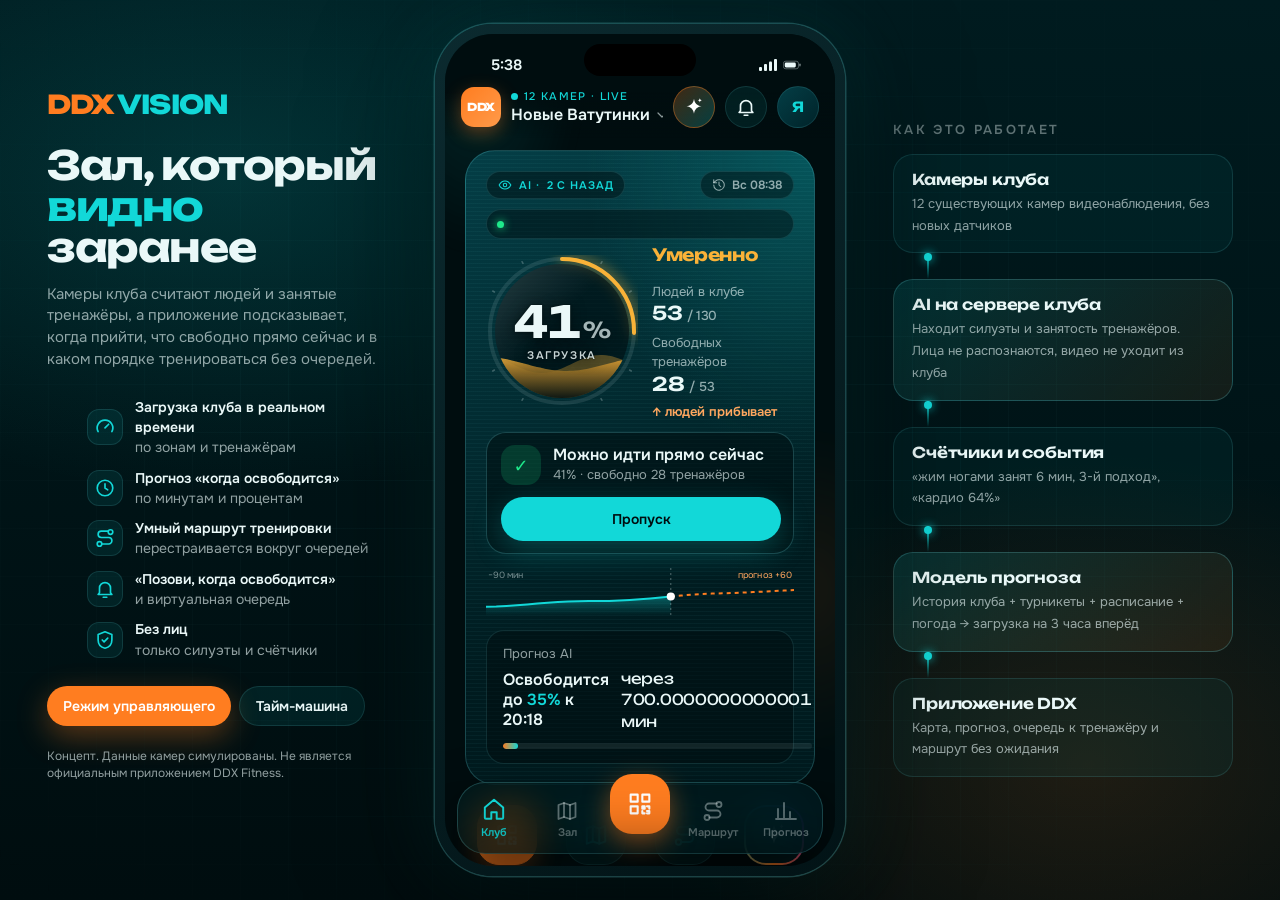
==== commit a01b0f6a: "Add files via upload" ====
--- a/index.html
+++ b/index.html
@@ -715,7 +715,7 @@
 .ddx-inst.on{transform:none;opacity:1}
 .ddx-inst h4{margin:0 26px 8px 0;font:600 15px/1.2 'Unbounded',system-ui,sans-serif;letter-spacing:-.02em}
 .ddx-inst ol{margin:0;padding:0;list-style:none;display:grid;gap:8px;counter-reset:s}
-.ddx-inst li{display:flex;align-items:center;gap:10px;color:rgba(234,248,248,.82)}
+.ddx-inst li{display:flex;align-items:center;gap:10px;color:rgba(234,248,248,.82)}.ddx-inst li span{min-width:0}
 .ddx-inst li:before{counter-increment:s;content:counter(s);flex:none;display:grid;place-items:center;width:24px;height:24px;border-radius:50%;background:#FF7D20;color:#000D0F;font:700 12px 'Onest',sans-serif}
 .ddx-inst b{color:#51FCFF;font-weight:600}
 .ddx-inst .x{position:absolute;right:10px;top:10px;width:34px;height:34px;border-radius:50%;background:rgba(104,218,224,.1);color:#EAF8F8;font-size:20px;line-height:1;border:0}
@@ -2085,7 +2085,7 @@
   function show(){document.body.appendChild(box);requestAnimationFrame(function(){requestAnimationFrame(function(){box.classList.add('on')})})}
   function hide(){box.classList.remove('on');try{localStorage.setItem(KEY,'1')}catch(e){}setTimeout(function(){box.remove()},700)}
   if(ios){
-    box.innerHTML='<button class="x" type="button" aria-label="Закрыть">×</button><h4>Установите DDX Vision на iPhone</h4><ol><li>Нажмите <b>«Поделиться»</b> (квадрат со стрелкой) или <b>«⋯»</b> в Safari</li><li>Выберите <b>«На экран «Домой»»</b></li><li>Нажмите <b>«Добавить»</b>. Иконка появится на рабочем столе</li></ol><i class="ar"></i>';
+    box.innerHTML='<button class="x" type="button" aria-label="Закрыть">×</button><h4>Установите DDX Vision на iPhone</h4><ol><li><span>Нажмите <b>«Поделиться»</b> (квадрат со стрелкой) или <b>«⋯»</b> в Safari</span></li><li><span>Выберите <b>«На экран «Домой»»</b></span></li><li><span>Нажмите <b>«Добавить»</b>. Иконка появится на рабочем столе</span></li></ol><i class="ar"></i>';
     box.querySelector('.x').addEventListener('click',hide);
     setTimeout(show,5200);
   }else{
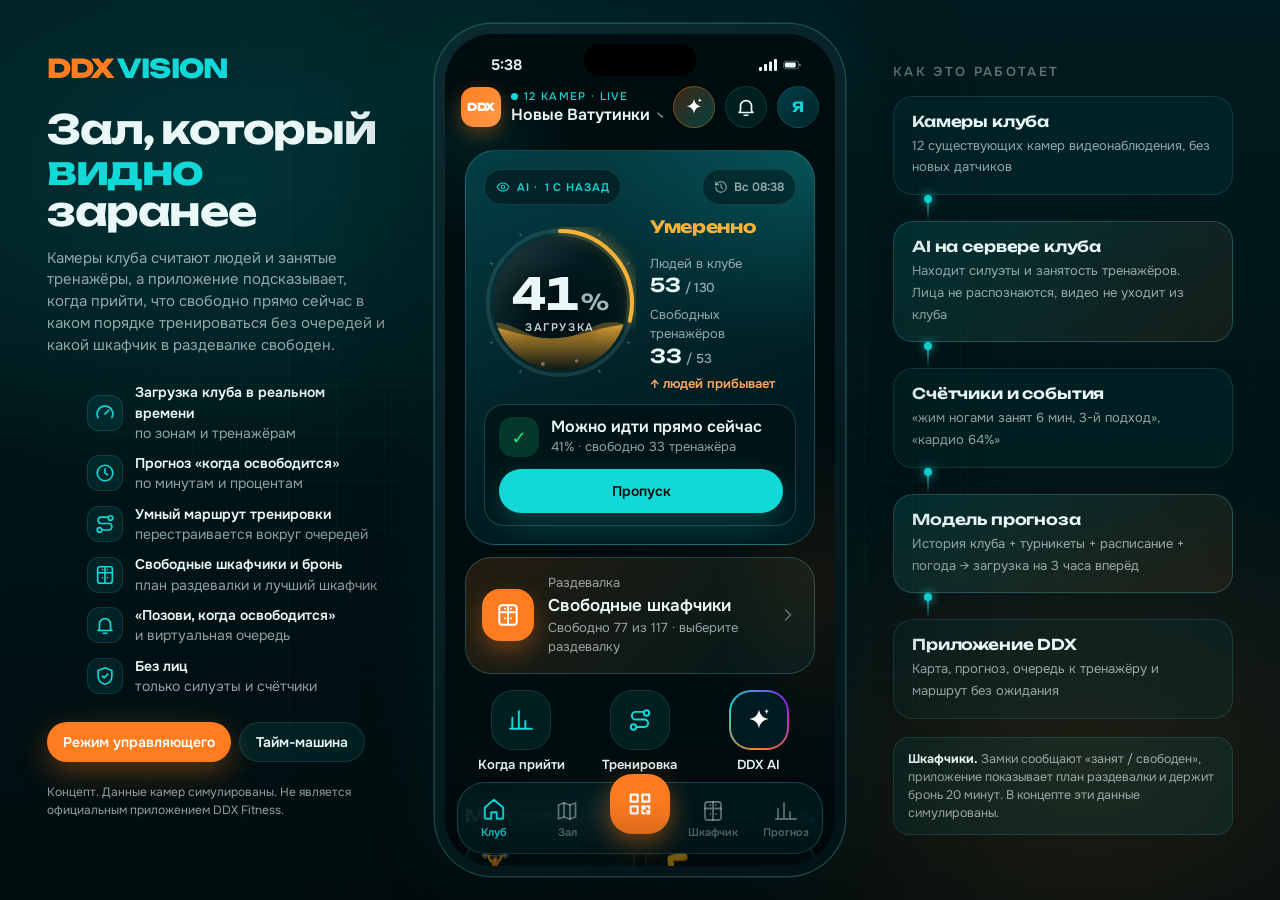
==== commit 34a0e852: "Упрощён интерфейс, убран SPA, добавлены свободные шкафчики с бронью Co-Authored-By: Claude Sonnet 5." ====
--- a/index.html
+++ b/index.html
@@ -4,7 +4,7 @@
 <meta charset="utf-8">
 <meta name="viewport" content="width=device-width, initial-scale=1, viewport-fit=cover, user-scalable=no">
 <title>DDX Vision — загрузка клуба в реальном времени</title>
-<meta name="description" content="Концепт приложения для DDX Fitness: загрузка клуба по камерам, свободные тренажёры, прогноз «когда освободится», умный маршрут тренировки без очередей.">
+<meta name="description" content="Концепт приложения для DDX Fitness: загрузка клуба, свободные тренажёры, свободные шкафчики с бронью, прогноз «когда освободится» и маршрут тренировки без очередей.">
 <meta name="theme-color" content="#000D0F">
 <meta name="apple-mobile-web-app-capable" content="yes">
 <meta name="mobile-web-app-capable" content="yes">
@@ -723,6 +723,113 @@
 .ddx-inst .ar{position:absolute;left:50%;bottom:-18px;width:14px;height:14px;margin-left:-7px;background:#001B1F;border-right:1px solid rgba(104,218,224,.28);border-bottom:1px solid rgba(104,218,224,.28);transform:rotate(45deg);animation:ddxb 1.4s ease-in-out infinite}
 @keyframes ddxb{50%{transform:rotate(45deg) translate(4px,4px)}}
 </style>
+<style id="ddx-v4">
+/* ===== v4: проще и спокойнее + свободные шкафчики ===== */
+[hidden]{display:none!important}
+/* экран приложения нельзя «сдвинуть» вбок (фокус/прокрутка не должны смещать шторки) */
+.app{overflow:hidden;overflow:clip}
+/* убрали шум: полосы «сканера» и размытие карточек */
+.hero::after,.hero-scan{display:none}
+.hero{padding:18px}
+.hero-top{margin-bottom:12px}
+.card,.zc,.fv,.nc,.qa,.eqg,.win,.kpi,.al,.rs,.wi{-webkit-backdrop-filter:none;backdrop-filter:none}
+.quick4.q3{grid-template-columns:repeat(3,1fr);margin-top:8px}
+.quick4.q3 button{font-size:13px;color:var(--text);padding:8px 0}
+.how-note{margin-top:18px;padding:12px 14px;border-radius:16px;background:rgba(18,216,216,.07);border:1px solid var(--line);font-size:12.5px;color:var(--mute)}
+.how-note b{color:var(--text)}
+
+/* карточка шкафчика на главной */
+.lkc{position:relative;display:grid;grid-template-columns:52px 1fr auto;gap:12px 14px;align-items:center;width:100%;margin-top:12px;padding:16px;border-radius:26px;text-align:left;background:linear-gradient(135deg,rgba(255,125,32,.14),rgba(18,216,216,.06));border:1px solid var(--line2);transition:transform .3s var(--spring)}
+button.lkc:active{transform:scale(.98)}
+.lkc.is-mine{grid-template-columns:52px 1fr;border-color:rgba(255,125,32,.55)}
+.lkc-i{width:52px;height:52px;border-radius:18px;display:grid;place-items:center;background:var(--orange);color:#fff;box-shadow:0 10px 24px rgba(255,125,32,.35)}
+.lkc-i .ico{width:26px;height:26px}
+.lkc-t{display:grid;gap:3px;min-width:0}
+.lkc-t small{font-size:13px;color:var(--mute)}
+.lkc-t b{font:600 17px/1.2 var(--sans)}
+.lkc-t b i{font-style:normal;font-weight:500;font-size:13px;color:var(--mute)}
+.lkc-t .num{color:var(--orange3);font-size:15px}
+.lkc-ch{width:20px;height:20px;color:var(--dim)}
+.lkc-b{grid-column:1/-1;display:flex;gap:8px}
+.lkc-b .btn{flex:1;padding:0 12px}
+
+/* экран «Шкафчик» */
+.lk-choose{display:grid;gap:10px;margin-top:4px}
+.lk-ch{display:grid;grid-template-columns:1fr auto;gap:2px 12px;align-items:center;min-height:84px;padding:16px 18px;border-radius:24px;background:var(--card);border:1px solid var(--line);text-align:left;transition:transform .3s var(--spring)}
+.lk-ch:active{transform:scale(.98)}
+.lk-ch b{font:600 17px/1.2 var(--sans)}
+.lk-ch small{font-size:13px;color:var(--mute)}
+.lk-ch .num{grid-row:1/span 2;grid-column:2;font-size:32px;font-weight:700;color:var(--ok)}
+.lk-hint{color:var(--mute);font-size:13px;margin-top:4px}
+.lk-mine{margin-bottom:14px;padding:18px;border-radius:26px;background:radial-gradient(100% 120% at 100% 0,rgba(255,125,32,.22),transparent 60%),var(--card);border:1px solid rgba(255,125,32,.5)}
+.lk-rec{margin-bottom:12px;padding:18px;background:radial-gradient(100% 120% at 100% 0,rgba(30,233,139,.14),transparent 60%),var(--card)}
+.lk-rec-h{display:flex;align-items:center;gap:14px;margin-bottom:14px}
+.lk-badge{flex:none;min-width:78px;height:78px;padding:0 8px;border-radius:24px;display:grid;place-items:center;background:var(--orange);color:#fff;font:700 24px/1 var(--display);letter-spacing:-.02em;box-shadow:0 10px 28px rgba(255,125,32,.4)}
+.lk-badge--no{background:var(--card2);color:var(--mute);box-shadow:none;border:1px solid var(--line)}
+.eq-head .lk-badge{min-width:64px;height:64px;border-radius:20px;font-size:19px}
+.lk-tag{display:block;font:600 12px/1 var(--sans);letter-spacing:.04em;color:var(--orange3);margin-bottom:6px}
+.lk-big{display:block;font:700 19px/1.15 var(--display);letter-spacing:-.02em;margin-bottom:4px}
+.lk-big .num{color:var(--orange3)}
+.lk-rec-h small{font-size:13px;color:var(--mute);display:block}
+.lk-why{list-style:none;margin:0 0 14px;padding:0;display:grid;gap:8px;font-size:14px}
+.lk-why li{display:flex;gap:10px;align-items:flex-start;color:var(--text)}
+.lk-why li::before{content:'✓';flex:none;width:20px;height:20px;border-radius:50%;display:grid;place-items:center;background:rgba(30,233,139,.16);color:var(--ok);font-size:12px;font-weight:700}
+.lk-timer{height:6px;border-radius:3px;background:rgba(234,248,248,.1);overflow:hidden;margin:0 0 14px}
+.lk-timer i{display:block;height:100%;width:100%;background:linear-gradient(90deg,var(--orange),var(--warn));transition:width 1s linear}
+.lk-seg{margin-bottom:14px}
+.lk-seg button{flex:1;height:40px}
+.lk-pref{display:flex;align-items:center;gap:8px;margin:0 0 12px;font-size:14px;color:var(--mute)}
+.lk-pref .chip{height:40px;padding:0 16px;font-size:14px}
+.lk-plan{margin-top:2px}
+.lk-svg{display:block;width:100%;height:auto;aspect-ratio:360/440}
+.lk-room{fill:rgba(18,216,216,.025);stroke:rgba(104,218,224,.3);stroke-width:1.2}
+.lk-zone{fill:rgba(234,248,248,.035);stroke:rgba(104,218,224,.18)}
+.lk-cub{fill:none;stroke:rgba(104,218,224,.25)}
+.lk-bench{fill:rgba(234,248,248,.07)}
+.lk-door{fill:var(--cyan);opacity:.7}
+.lk-door.in{fill:var(--orange);opacity:.9}
+.lk-lbl{font:600 9px/1 var(--sans);fill:rgba(234,248,248,.55);letter-spacing:.05em;text-transform:uppercase;pointer-events:none}
+.lk-sec{fill:rgba(18,216,216,.04);stroke:rgba(104,218,224,.2);cursor:pointer}
+.lk-sl{font:700 12px/1 var(--display);fill:var(--text);pointer-events:none}
+.lk-sp{font:700 9px/1 var(--display);pointer-events:none}
+.lk-c{cursor:pointer}
+.lk-hit{fill:transparent}
+.lk-c .b{fill:rgba(30,233,139,.2);stroke:var(--ok);stroke-width:1;transition:fill .5s,stroke .5s}
+.lk-c .x{display:none;stroke:var(--bad);stroke-width:1.6;stroke-linecap:round;fill:none;pointer-events:none}
+.lk-c.s-busy .b{fill:rgba(228,83,73,.16);stroke:var(--bad)}
+.lk-c.s-busy .x{display:block}
+.lk-c.s-held .b{fill:rgba(249,178,56,.2);stroke:var(--warn);stroke-dasharray:3 2}
+.lk-c.s-broken .b{fill:rgba(106,122,124,.25);stroke:var(--g5);stroke-dasharray:2 2}
+.lk-c.s-mine .b,.lk-c.s-used .b{fill:var(--orange);stroke:#fff;stroke-width:1.6}
+.lk-c.is-rec .b{stroke:#fff;stroke-width:1.8}
+.lkn{display:none;font:700 8.5px var(--display);fill:#EAF8F8;text-anchor:middle;pointer-events:none}
+.lk-svg.is-zoom .lkn{display:block}
+.lk-svg.is-zoom .lk-c.s-busy .x{opacity:.4}
+[data-lkfx]{pointer-events:none}
+.lk-path{fill:none;stroke:var(--orange);stroke-width:2;stroke-dasharray:5 5;stroke-linecap:round;animation:lkd 1.2s linear infinite}
+@keyframes lkd{to{stroke-dashoffset:-20}}
+.lk-ring{fill:none;stroke:var(--ok);stroke-width:2;transform-box:fill-box;transform-origin:center;animation:lkp 1.7s ease-out infinite}
+.lk-ring.mine{stroke:var(--orange)}
+@keyframes lkp{0%{opacity:.95;transform:scale(1)}100%{opacity:0;transform:scale(1.8)}}
+.lk-star{font:700 11px var(--sans);fill:var(--ok)}
+.lk-star.mine{fill:var(--orange);font-size:9px}
+.lg-free{background:var(--ok)}.lg-held{background:var(--warn)}.lg-busy{background:var(--bad)}.lg-mine{background:var(--orange)}
+.lk-secs{display:grid;grid-template-columns:1fr 1fr;gap:10px;margin-top:12px}
+.lk-sc{display:grid;gap:6px;align-content:start;padding:14px;border-radius:20px;background:var(--card);border:1px solid var(--line);text-align:left;min-height:88px;transition:transform .3s var(--spring)}
+.lk-sc:active{transform:scale(.97)}
+.lk-sc.is-best{border-color:rgba(30,233,139,.55);background:rgba(30,233,139,.06)}
+.lk-sc-h{display:flex;align-items:baseline;justify-content:space-between}
+.lk-sc-h b{font:700 22px/1 var(--display)}
+.lk-sc-h .num{font-size:20px;font-weight:700;color:var(--lvl)}
+.lk-sc-h .num small{font-size:12px;color:var(--mute)}
+.lk-sc small{font-size:12.5px;color:var(--mute)}
+.lk-sc .mb{height:4px;border-radius:2px;background:rgba(234,248,248,.08);overflow:hidden}
+.lk-sc .mb i{display:block;height:100%;background:var(--lvl);border-radius:inherit}
+@media (prefers-reduced-motion:reduce){.lk-path,.lk-ring{animation:none}}
+/* крупнее зоны нажатия у мелких кнопок */
+.sec-h button,.sec-h a{padding:12px 0 12px 14px;margin:-12px 0;font-size:14px}
+.time-pill,.cam-pill{height:36px}
+</style>
 </head>
 <body>
 <svg width="0" height="0" style="position:absolute" aria-hidden="true">
@@ -758,6 +865,7 @@
     <symbol id="i-gauge" viewBox="0 0 24 24"><path d="M4.5 17a8.5 8.5 0 1 1 15 0"/><path d="m12 13 4-4"/></symbol>
     <symbol id="i-steam" viewBox="0 0 24 24"><path d="M8 3c-1.5 2 1.5 3 0 5M12 3c-1.5 2 1.5 3 0 5M16 3c-1.5 2 1.5 3 0 5M3 13h18v6a2 2 0 0 1-2 2H5a2 2 0 0 1-2-2z"/></symbol>
     <symbol id="i-door" viewBox="0 0 24 24"><path d="M5 21V4a1 1 0 0 1 1-1h12a1 1 0 0 1 1 1v17M3 21h18M14 12h1"/></symbol>
+    <symbol id="i-locker" viewBox="0 0 24 24"><rect x="4" y="3" width="16" height="18" rx="2.5"/><path d="M12 3v18M4 9.5h16M9.2 6.2h.01M14.8 6.2h.01M9.2 15h.01M14.8 15h.01"/></symbol>
     <symbol id="i-mic" viewBox="0 0 24 24"><rect x="9" y="3" width="6" height="11" rx="3"/><path d="M5.5 11a6.5 6.5 0 0 0 13 0M12 17.5V21"/></symbol>
     <symbol id="i-send" viewBox="0 0 24 24"><path d="M4 12 20 4l-6 16-3-7z"/><path d="m11 13 9-9"/></symbol>
     <symbol id="i-sparkf" viewBox="0 0 24 24"><path d="M12 2c.7 5.2 3.8 8.3 9 9-5.2.7-8.3 3.8-9 9-.7-5.2-3.8-8.3-9-9 5.2-.7 8.3-3.8 9-9z"/><path d="M19 1.5c.3 1.6 1 2.3 2.5 2.5-1.5.3-2.2 1-2.5 2.5-.3-1.5-1-2.2-2.5-2.5 1.5-.2 2.2-.9 2.5-2.5z"/></symbol>
@@ -770,11 +878,12 @@
   <aside class="pitch">
     <div class="pitch-logo"><span class="wm"><b>DDX</b> <i>VISION</i></span></div>
     <h1>Зал, который <em>видно</em> заранее</h1>
-    <p>Камеры клуба считают людей и занятые тренажёры, а приложение подсказывает, когда прийти, что свободно прямо сейчас и в каком порядке тренироваться без очередей.</p>
+    <p>Камеры клуба считают людей и занятые тренажёры, а приложение подсказывает, когда прийти, что свободно прямо сейчас в каком порядке тренироваться без очередей и какой шкафчик в раздевалке свободен.</p>
     <ul class="feat">
       <li><span class="fi"><svg class="ico"><use href="#i-gauge"/></svg></span><span><b>Загрузка клуба в реальном времени</b>по зонам и тренажёрам</span></li>
       <li><span class="fi"><svg class="ico"><use href="#i-clock"/></svg></span><span><b>Прогноз «когда освободится»</b>по минутам и процентам</span></li>
       <li><span class="fi"><svg class="ico"><use href="#i-route"/></svg></span><span><b>Умный маршрут тренировки</b>перестраивается вокруг очередей</span></li>
+      <li><span class="fi"><svg class="ico"><use href="#i-locker"/></svg></span><span><b>Свободные шкафчики и бронь</b>план раздевалки и лучший шкафчик</span></li>
       <li><span class="fi"><svg class="ico"><use href="#i-bell"/></svg></span><span><b>«Позови, когда освободится»</b>и виртуальная очередь</span></li>
       <li><span class="fi"><svg class="ico"><use href="#i-shield"/></svg></span><span><b>Без лиц</b>только силуэты и счётчики</span></li>
     </ul>
@@ -815,8 +924,6 @@
               <span class="cam-pill"><svg class="ico" style="width:14px;height:14px"><use href="#i-eye"/></svg>AI · <span data-updated>сейчас</span></span>
               <button class="time-pill" type="button" data-act="time" data-timepill><svg class="ico" style="width:14px;height:14px"><use href="#i-time"/></svg><span data-simtime>--:--</span></button>
             </div>
-            <div class="ticker" aria-live="polite"><i class="tk-dot"></i><div class="tk-box" data-ticker></div></div>
-            <span class="sticker" data-sticker hidden>го, свободно!</span>
             <div class="hero-main">
               <button class="gauge liquid tap-num" type="button" data-go="forecast" aria-label="Загрузка клуба — открыть прогноз">
                 <canvas data-liquid></canvas>
@@ -830,19 +937,16 @@
               </div>
             </div>
             <div class="verdict" data-verdict></div>
-            <div class="spark" data-spark></div>
-            <div class="predict" data-predict><small>Прогноз AI</small><b data-ptext>…</b><span class="num" style="font-size:15px" data-pmin></span><div class="bar"><i data-pbar></i></div></div>
           </div>
 
+          <div class="rv" data-lockerhome></div>
+
           <div class="rv">
-            <div class="quick4">
-              <button type="button" data-act="qr"><span class="q4i o"><svg class="ico"><use href="#i-qr"/></svg></span>Пропуск</button>
-              <button type="button" data-go="map"><span class="q4i"><svg class="ico"><use href="#i-map"/></svg></span>Карта зала</button>
-              <button type="button" data-go="plan"><span class="q4i"><svg class="ico"><use href="#i-route"/></svg></span>Маршрут</button>
+            <div class="quick4 q3">
+              <button type="button" data-go="forecast"><span class="q4i"><svg class="ico"><use href="#i-chart"/></svg></span>Когда прийти</button>
+              <button type="button" data-go="plan"><span class="q4i"><svg class="ico"><use href="#i-route"/></svg></span>Тренировка</button>
               <button type="button" data-act="ai"><span class="q4i ai"><svg class="ico"><use href="#i-sparkf"/></svg></span>DDX AI</button>
             </div>
-            <button class="ask" type="button" data-act="ai"><span class="ask-ic">✦</span><span class="ask-t">Спроси DDX AI: «свободна ли рама?»</span><span class="ask-mic" data-askmic><svg class="ico"><use href="#i-mic"/></svg></span></button>
-            <div class="ask-sug" data-asksug><button type="button" data-q="Когда лучше прийти сегодня?">Когда лучше прийти?</button><button type="button" data-q="Свободна ли силовая рама?">Свободна ли рама?</button><button type="button" data-q="Собери тренировку ног на 45 минут">Ноги за 45 минут</button><button type="button" data-q="Где сейчас свободнее рядом?">Где свободнее рядом?</button></div>
           </div>
 
           <div class="sec rv">
@@ -856,22 +960,8 @@
           </div>
 
           <div class="sec rv">
-            <div class="sec-h"><h3>Зоны</h3><button type="button" data-go="map">на карте</button></div>
-            <div class="zones" data-zones></div>
-          </div>
-
-          <div class="sec rv">
             <div class="sec-h"><h3>Групповые сегодня</h3></div>
             <div class="card studio" data-studio></div>
-          </div>
-
-          <div class="sec rv">
-            <div class="card challenge">
-              <span class="sticker">огонь!</span>
-              <h4>Вне пика — <span data-streak>3</span>/4</h4>
-              <p>Тренируйся, когда свободнее, и получай бонусы DDX. Ещё одна тренировка до +300 баллов.</p>
-              <div class="dots7" data-week></div>
-            </div>
           </div>
 
           <div class="sec rv">
@@ -885,7 +975,7 @@
           <h2 class="h-title rv">Карта зала</h2>
           <p class="h-sub rv">Нажмите на зону — приблизим, на тренажёр — подробности</p>
           <div class="map-tools rv">
-            <div class="seg" data-seg="layer"><span class="seg-ink"></span><button type="button" class="is-on" data-v="eq">Тренажёры</button><button type="button" data-v="heat">Тепло</button><button type="button" data-v="ppl">Люди</button></div>
+            <div class="seg" data-seg="layer"><span class="seg-ink"></span><button type="button" class="is-on" data-v="eq">Тренажёры</button><button type="button" data-v="heat">Загрузка</button><button type="button" data-v="ppl">Люди</button></div>
           </div>
           <div class="map-card rv">
             <button class="map-back" type="button" data-mapback hidden><svg class="ico"><use href="#i-down"/></svg>Весь зал</button>
@@ -925,19 +1015,29 @@
           <div class="sec rv"><div class="sec-h"><h3>Лучшие окна</h3></div><div class="windows" data-windows></div></div>
           <div class="sec rv">
             <div class="card">
-              <div class="leave"><div><small>Чтобы попасть в окно</small><br><b data-leave>--:--</b></div><span class="chip" data-travel>🚶 12 мин</span></div>
-              <input class="range" type="range" min="5" max="40" step="1" value="12" data-travelr aria-label="Время в пути, минут">
-              <small style="color:var(--mute);font-size:12px">Время в пути до клуба: <span data-travelv>12</span> мин</small>
-            </div>
-          </div>
-          <div class="sec rv">
-            <div class="card">
               <div class="row"><div><b>Сообщить, когда станет свободно</b><small>Порог загрузки: <span data-thv>35</span>%</small></div><button class="toggle is-on" type="button" data-toggle="alert" aria-label="Уведомлять о загрузке"></button></div>
               <input class="range" type="range" min="15" max="70" step="5" value="35" data-th aria-label="Порог загрузки">
             </div>
           </div>
-          <div class="sec rv"><div class="sec-h"><h3>Неделя</h3><small style="color:var(--mute);font-size:12px">типичная загрузка</small></div><div class="card"><div class="heatmap" data-heatmap></div></div></div>
-          <div class="model rv"><span>📷 12 камер</span><span>🚪 турникеты</span><span>📅 расписание групповых</span><span>🌧 погода</span><span>🎉 праздники</span></div>
+        </section>
+
+        <!-- ============================== ШКАФЧИКИ ============================== -->
+        <section class="screen" data-screen="lockers" aria-label="Шкафчики">
+          <h2 class="h-title rv">Шкафчик</h2>
+          <p class="h-sub rv">Покажем, где свободно, подскажем лучший и придержим его для вас</p>
+          <div class="lk-mine rv" data-lkmine hidden></div>
+          <div class="lk-choose rv" data-lkchoose></div>
+          <div data-lkmain hidden>
+            <div class="seg lk-seg rv" data-seg="room"><span class="seg-ink"></span><button type="button" class="is-on" data-v="f">Женская</button><button type="button" data-v="m">Мужская</button></div>
+            <div class="card lk-rec rv" data-lkrec></div>
+            <div class="lk-pref rv" data-lkpref><span>Ближе к</span><button type="button" class="chip is-on" data-pref="gym">залу</button><button type="button" class="chip" data-pref="shower">душевым</button></div>
+            <div class="map-card lk-plan rv">
+              <button class="map-back" type="button" data-lkback hidden><svg class="ico"><use href="#i-down"/></svg>Весь план</button>
+              <svg class="lk-svg" viewBox="0 0 360 440" data-lksvg aria-label="План раздевалки"></svg>
+              <div class="map-legend"><span><i class="lg-free"></i>свободен</span><span><i class="lg-held"></i>придержан</span><span><i class="lg-busy"></i>занят</span><span><i class="lg-mine"></i>ваш</span></div>
+            </div>
+            <div class="lk-secs rv" data-lksecs></div>
+          </div>
         </section>
 
         <!-- ============================ УПРАВЛЯЮЩИЙ ============================ -->
@@ -957,7 +1057,7 @@
         <button class="tab is-on" type="button" data-go="home"><svg class="ico"><use href="#i-home"/></svg>Клуб</button>
         <button class="tab" type="button" data-go="map"><svg class="ico"><use href="#i-map"/></svg>Зал</button>
         <button class="tab-qr" type="button" data-act="qr" aria-label="Пропуск в клуб"><svg class="ico"><use href="#i-qr"/></svg></button>
-        <button class="tab" type="button" data-go="plan"><svg class="ico"><use href="#i-route"/></svg>Маршрут</button>
+        <button class="tab" type="button" data-go="lockers"><svg class="ico"><use href="#i-locker"/></svg>Шкафчик</button>
         <button class="tab" type="button" data-go="forecast"><svg class="ico"><use href="#i-chart"/></svg>Прогноз</button>
       </nav>
 
@@ -986,6 +1086,7 @@
       <div class="pipe-a"></div>
       <div class="pipe-s"><b>Приложение DDX</b><span>Карта, прогноз, очередь к тренажёру и маршрут без ожидания</span></div>
     </div>
+    <p class="how-note"><b>Шкафчики.</b> Замки сообщают «занят / свободен», приложение показывает план раздевалки и держит бронь 20 минут. В концепте эти данные симулированы.</p>
   </aside>
 </div>
 
@@ -1071,8 +1172,7 @@
     func: { n: 'Cross Box · Athletic', s: 'функционал', x: 12, y: 312, w: 150, h: 92, k: 0.8, cap: 12, ic: 'i-bolt' },
     trx: { n: 'TRX', s: '6 петель', x: 172, y: 312, w: 76, h: 92, k: 0.6, ic: 'i-users' },
     studio: { n: 'Студия', s: 'групповые', x: 258, y: 312, w: 90, h: 92, k: 0, cap: 22, ic: 'i-users' },
-    locker: { n: 'Раздевалки', s: 'Ж / М', x: 12, y: 416, w: 150, h: 40, k: 0, cap: 40, ic: 'i-door' },
-    spa: { n: 'SPA', s: 'сауна · хаммам', x: 172, y: 416, w: 176, h: 40, k: 0, cap: 14, ic: 'i-steam' }
+    locker: { n: 'Раздевалки', s: 'шкафчики', x: 12, y: 416, w: 336, h: 40, k: 0, cap: 40, ic: 'i-locker' }
   };
   function buildEq() {
     const L = [], add = (t, x, y, w, h, n) => L.push({ id: t + n, t, n, x, y, w, h });
@@ -1105,11 +1205,12 @@
     watch: new Set(), queue: null, notifs: [], unread: 0, layer: 'eq', filter: 'all', q: '', sel: null,
     goal: 'legs', dur: 60, plan: null, wo: null, day: 0, travel: 12, th: 35, thOn: true, lastAbove: true, hist: [],
     streak: 3, screen: 'home', admin: false,
-    fav: ['rack', 'legpress', 'tread', 'bench'], onlyFree: false, open: new Set(), remind: null, zoom: null, lastSoon: 0
+    fav: ['rack', 'legpress', 'tread', 'bench'], onlyFree: false, open: new Set(), remind: null, zoom: null, lastSoon: 0,
+    room: null, lkPref: 'gym', lk: null, lkZoom: null
   };
   const SKEY = 'ddx-vision-v1';
-  try { const sv = JSON.parse(localStorage.getItem(SKEY) || 'null'); if (sv) { const c = CLUBS.find(x => x.id === sv.club); if (c) state.club = c; ['th', 'thOn', 'travel', 'goal', 'dur'].forEach(k => { if (sv[k] != null) state[k] = sv[k]; }); if (Array.isArray(sv.fav)) state.fav = sv.fav.filter(t => T[t]); } } catch (e) {}
-  function save() { try { localStorage.setItem(SKEY, JSON.stringify({ club: state.club.id, th: state.th, thOn: state.thOn, travel: state.travel, goal: state.goal, dur: state.dur, fav: state.fav })); } catch (e) {} }
+  try { const sv = JSON.parse(localStorage.getItem(SKEY) || 'null'); if (sv) { const c = CLUBS.find(x => x.id === sv.club); if (c) state.club = c; ['th', 'thOn', 'travel', 'goal', 'dur'].forEach(k => { if (sv[k] != null) state[k] = sv[k]; }); if (sv.room === 'f' || sv.room === 'm') state.room = sv.room; if (sv.lkPref === 'shower') state.lkPref = 'shower'; if (Array.isArray(sv.fav)) state.fav = sv.fav.filter(t => T[t]); } } catch (e) {}
+  function save() { try { localStorage.setItem(SKEY, JSON.stringify({ club: state.club.id, th: state.th, thOn: state.thOn, travel: state.travel, goal: state.goal, dur: state.dur, fav: state.fav, room: state.room, lkPref: state.lkPref })); } catch (e) {} }
   function mskNow() {
     const d = new Date();
     try { const p = new Intl.DateTimeFormat('en-GB', { timeZone: 'Europe/Moscow', hour: '2-digit', minute: '2-digit', second: '2-digit', weekday: 'short', hour12: false }).formatToParts(d); const g = k => (p.find(x => x.type === k) || {}).value;
@@ -1128,7 +1229,7 @@
   const SPEED = 0.16; // минут симуляции тренажёров за тик (~1 мин за 7 с — демо ускорено)
   function zoneTarget(z) { return clamp(curLoad() * ZONES[z].k * 1.05 + Math.sin(performance.now() / 9000 + z.length) * 0.04, 0, 0.98); }
   function initSim() {
-    state.ss = {};
+    lkDirty(); state.ss = {};
     const L = curLoad();
     state.eq.forEach((e, i) => {
       const t = T[e.t], target = clamp(L * ZONES[t.z].k * 1.05, 0, 0.98);
@@ -1258,14 +1359,14 @@
   $('[data-push]').addEventListener('click', () => { $('[data-push]').classList.remove('is-on'); pushFn && pushFn(); });
 
   /* ------------------------------------------------------------ навигация */
-  const ORDER = ['home', 'map', 'plan', 'forecast', 'admin'];
+  const ORDER = ['home', 'map', 'plan', 'lockers', 'forecast', 'admin'];
   let ignorePop = false;
   function go(name, opt = {}) {
     if (!name || name === state.screen) { if (name) $(`[data-screen="${name}"]`).scrollTo({ top: 0, behavior: 'smooth' }); return; }
     if (!opt.fromPop) { if (state.screen === 'home' && name !== 'home') history.pushState({ ddx: 'screen' }, ''); else if (name === 'home' && history.state && history.state.ddx === 'screen') { ignorePop = true; history.back(); } }
     const a = ORDER.indexOf(state.screen), b = ORDER.indexOf(name);
     $$('.screen').forEach(s => { const on = s.dataset.screen === name; s.classList.toggle('is-on', on); s.classList.toggle('is-left', !on && ORDER.indexOf(s.dataset.screen) < b); });
-    $$('.tab').forEach(t => t.classList.toggle('is-on', t.dataset.go === name));
+    $$('.tab').forEach(t => t.classList.toggle('is-on', t.dataset.go === (name === 'plan' ? 'map' : name)));
     state.screen = name; buzz(6); closeSheet({ silent: true });
     $(`[data-screen="${name}"]`).scrollTop = 0;
     render(true);
@@ -1328,14 +1429,9 @@
     const P = predict();
     const tr = $('[data-trend]'); tr.className = 'trend ' + (P.trend > 0.02 ? 'up' : P.trend < -0.02 ? 'down' : '');
     tr.textContent = P.trend > 0.02 ? '↑ людей прибывает' : P.trend < -0.02 ? '↓ становится свободнее' : '→ стабильно';
-    $('[data-ptext]').innerHTML = P.text; $('[data-pmin]').textContent = P.min; $('[data-pbar]').style.width = Math.round(P.p * 100) + '%';
     $('[data-simtime]').textContent = (state.tOver ? 'демо ' : '') + DAYS[n.dow] + ' ' + hm(n.min);
     $('[data-timepill]').classList.toggle('is-demo', !!state.tOver);
-    const st = $('[data-sticker]'); const showSt = L < 0.4; if (showSt && st.hidden) { st.hidden = false; st.classList.remove('pop'); void st.offsetWidth; st.classList.add('pop'); } else if (!showSt) st.hidden = true;
-    renderSpark(n);
-    // зоны
-    const zs = zoneStats();
-    $('[data-zones]').innerHTML = Object.entries(zs).map(([k, z]) => { const lv2 = LV(z.p); return `<button class="zc" type="button" data-zone="${k}" style="--lvl:${lv2.c};--h:${Math.round(z.p * 100)}%"><svg class="ico"><use href="#${ZONES[k].ic}"/></svg><small>${ZONES[k].n}</small><span class="num">${Math.round(z.p * 100)}<small>%</small></span><span>${z.label}</span></button>`; }).join('');
+    renderLockerHome();
     // главный ответ: идти сейчас или позже
     const V = verdict();
     $('[data-verdict]').innerHTML = `<span class="vd-i ${V.ok ? 'ok' : 'no'}">${V.ok ? '✓' : '⏱'}</span><span class="vd-t"><b>${V.t}</b><small>${V.s}</small></span>${V.remind != null ? `<button class="btn btn--o btn--sm" type="button" data-act="remind" data-at="${V.remind}">${state.remind === V.remind ? 'Напомним ✓' : 'Напомнить'}</button>` : V.ok ? '<button class="btn btn--c btn--sm" type="button" data-act="qr">Пропуск</button>' : ''}`;
@@ -1353,10 +1449,8 @@
     const nx = CLASSES.find(c => c[0] + c[3] > n.min) || CLASSES[0];
     const started = nx[0] <= n.min, fill = Math.round(clamp(loadAt(n.dow, nx[0]) * 24 + 3, 6, 22));
     $('[data-studio]').innerHTML = `<div class="st-t"><b>${hm(nx[0])}</b><small>${started ? 'идёт' : 'скоро'}</small></div><div><h4>${nx[1]}</h4><p>${nx[2]} · ${nx[3]} мин · ${fill}/22 мест</p></div><button class="btn btn--g btn--sm" type="button" data-act="book">${fill >= 22 ? 'В лист ожидания' : 'Записаться'}</button>`;
-    // неделя «вне пика»
-    $('[data-week]').innerHTML = DAYS.map((d, i) => `<i class="${[0, 2, 3].includes(i) || (i === 4 && state.streak > 3) ? 'on' : i === 1 ? 'peak' : ''}" title="${i === 1 ? 'тренировка в пик' : ''}">${d}</i>`).join('');
     // рядом
-    const list = CLUBS.map(c => ({ c, v: loadAt(n.dow, n.min, c), d: dist(HOME, c) })).sort((a, b) => a.v - b.v).slice(0, 4);
+    const list = CLUBS.map(c => ({ c, v: loadAt(n.dow, n.min, c), d: dist(HOME, c) })).sort((a, b) => a.v - b.v).slice(0, 3);
     $('[data-near]').innerHTML = list.map(({ c, v, d }) => { const l = LV(v); return `<button class="nc${c === state.club ? ' is-cur' : ''}" type="button" data-club="${c.id}" style="--lvl:${l.c}"><b>DDX ${c.name}</b><span class="num">${Math.round(v * 100)}%</span><small>${c === state.club ? 'ваш клуб' : d.toFixed(1) + ' км'} · ${l.n.toLowerCase()}</small><span class="mb"><i style="width:${Math.round(v * 100)}%"></i></span></button>`; }).join('');
     $('[data-updated]').textContent = (Math.random() < 0.5 ? '1' : '2') + ' с назад';
   }
@@ -1366,23 +1460,9 @@
     const fn = clamp(L * 0.8 + 0.05, 0, 1); res.func = { p: fn, label: Math.round(fn * 12) + ' чел. · Cross Box' };
     const trxBusy = state.eq.filter(e => e.t === 'trx' && state.ss[e.id].s === 'busy').length; res.trx = { p: trxBusy / 6, label: (6 - trxBusy) + ' петли свободно' };
     const cl = CLASSES.find(c => c[0] <= n.min && c[0] + c[3] > n.min); const sp = cl ? clamp(loadAt(n.dow, cl[0]) * 1.05, 0.3, 1) : 0.05; res.studio = { p: sp, label: cl ? cl[1] + ' идёт' : 'свободна' };
-    const lk = clamp(L * 0.9 + Math.sin(n.min / 7) * 0.08, 0, 1); res.locker = { p: lk, label: 'шкафчиков: ' + Math.round((1 - lk) * 120) };
-    const spa = clamp(L * 0.7 + 0.05, 0, 1); res.spa = { p: spa, label: 'хаммам · ' + Math.round(spa * 14) + ' чел.' };
+    res.locker = { p: lkBusyShare(), label: 'шкафчиков: ' + lkFreeTotal() };
     return res;
   }
-  function renderSpark(n) {
-    const pts = []; for (let k = -90; k <= 0; k += 5) pts.push(loadAt(n.dow, Math.max(360, n.min + k)));
-    const fut = []; for (let k = 0; k <= 60; k += 5) fut.push(loadAt(n.dow, Math.min(1439, n.min + k)));
-    const W = 300, Hh = 48, all = pts.length + fut.length - 1, x = i => i / (all - 1) * W, y = v => Hh - 4 - v * (Hh - 10);
-    const p1 = pts.map((v, i) => (i ? 'L' : 'M') + x(i).toFixed(1) + ' ' + y(v).toFixed(1)).join('');
-    const p2 = fut.map((v, i) => (i ? 'L' : 'M') + x(i + pts.length - 1).toFixed(1) + ' ' + y(v).toFixed(1)).join('');
-    const nx = x(pts.length - 1), ny = y(pts[pts.length - 1]);
-    $('[data-spark]').innerHTML = `<svg viewBox="0 0 ${W} ${Hh}" preserveAspectRatio="none"><defs><linearGradient id="sp" x1="0" x2="0" y1="0" y2="1"><stop offset="0" stop-color="#12D8D8" stop-opacity=".35"/><stop offset="1" stop-color="#12D8D8" stop-opacity="0"/></linearGradient></defs>
-      <path d="${p1}L${nx} ${Hh}L0 ${Hh}Z" fill="url(#sp)"/><path d="${p1}" fill="none" stroke="#12D8D8" stroke-width="2" vector-effect="non-scaling-stroke"/><path d="${p2}" fill="none" stroke="#FF7D20" stroke-width="2" stroke-dasharray="4 4" vector-effect="non-scaling-stroke"/>
-      <line x1="${nx}" x2="${nx}" y1="0" y2="${Hh}" stroke="rgba(234,248,248,.35)" stroke-dasharray="2 3" vector-effect="non-scaling-stroke"/><circle cx="${nx}" cy="${ny}" r="4" fill="#fff"/>
-      <text x="2" y="10" fill="rgba(234,248,248,.5)" font-size="9" font-family="Onest, system-ui, sans-serif">−90 мин</text><text x="${W - 2}" y="10" text-anchor="end" fill="#FFA75F" font-size="9" font-family="Onest, system-ui, sans-serif">прогноз +60</text></svg>`;
-  }
-  $('[data-zones]').addEventListener('click', e => { const z = e.target.closest('[data-zone]'); if (!z) return; const f = { cardio: 'cardio', machines: 'machines', free: 'free', func: 'func', trx: 'func' }[z.dataset.zone]; if (f) { state.filter = f; syncFilter(); } go('map'); });
   $('[data-favs]').addEventListener('click', e => { const b = e.target.closest('[data-fav]'); if (!b) return; const u = bestUnit(b.dataset.fav); if (u) openEq(u.id); });
   function typeStat(t) {
     const units = state.eq.filter(e => e.t === t && stOf(e.id) !== 'service'), tt = T[t];
@@ -1420,10 +1500,10 @@
     let h = `<defs><filter id="blur8" x="-50%" y="-50%" width="200%" height="200%"><feGaussianBlur stdDeviation="14"/></filter></defs>`;
     h += `<line x1="12" y1="30" x2="348" y2="30" stroke="#12D8D8" stroke-width="2" stroke-dasharray="10 5" opacity=".6"/><text x="180" y="22" text-anchor="middle" class="mz-t">панорамные окна</text>`;
     h += `<g class="heat is-off" data-heat filter="url(#blur8)"></g>`;
-    const MN = { cardio: 'Кардио', machines: 'Тренажёры', free: 'Веса', func: 'Cross Box', trx: 'TRX', studio: 'Студия', locker: 'Раздевалки', spa: 'SPA' };
+    const MN = { cardio: 'Кардио', machines: 'Тренажёры', free: 'Веса', func: 'Cross Box', trx: 'TRX', studio: 'Студия', locker: 'Раздевалки' };
     Object.entries(ZONES).forEach(([k, z]) => { h += `<rect class="mz" data-mz="${k}" x="${z.x}" y="${z.y}" width="${z.w}" height="${z.h}" rx="12"/><text class="mz-t" x="${z.x + 8}" y="${z.y + 13}">${MN[k]}</text><text class="mz-p" data-mzp="${k}" x="${z.x + z.w - 8}" y="${z.y + 13}" text-anchor="end"></text>`; });
     h += `<text class="mz-t" x="268" y="350" data-studio-t style="text-transform:none;font-size:10px;fill:#C090F4">—</text>`;
-    h += `<text class="mz-t" x="20" y="442" style="text-transform:none;font-size:10px">Ж · М · шкафчики</text><text class="mz-t" x="180" y="442" style="text-transform:none;font-size:10px">сауна · хаммам · InBody</text>`;
+    h += `<text class="mz-t" data-lk-t x="20" y="443" style="text-transform:none;font-size:10px;fill:#6AE8B0">выбрать шкафчик ›</text>`;
     h += `<rect x="120" y="466" width="120" height="26" rx="13" fill="rgba(255,125,32,.14)" stroke="#FF7D20"/><text x="180" y="483" text-anchor="middle" class="mz-t" style="fill:#FFA75F">вход · ресепшн</text>`;
     h += `<g data-eqs>` + state.eq.map(e => {
       if (e.t === 'trx') return `<g class="eq" data-eq="${e.id}"><circle class="eq-hit" cx="${e.x}" cy="${e.y}" r="12"/><circle class="b" cx="${e.x}" cy="${e.y}" r="7"/><circle class="w" cx="${e.x + 7}" cy="${e.y - 7}" r="3"/></g>`;
@@ -1431,7 +1511,7 @@
     }).join('') + `</g>`;
     h += `<g class="ppl is-off" data-ppl></g>`;
     S.innerHTML = h;
-    S.addEventListener('click', e => { const g = e.target.closest('[data-eq]'); if (g) { openEq(g.dataset.eq); return; } const z = e.target.closest('[data-mz]'); if (z && !state.zoom) { const k = z.dataset.mz, f = { cardio: 'cardio', machines: 'machines', free: 'free', func: 'func', trx: 'func' }[k]; zoomZone(k); if (f) { state.filter = f; syncFilter(); renderEqList(); renderMapState(); } } });
+    S.addEventListener('click', e => { const g = e.target.closest('[data-eq]'); if (g) { openEq(g.dataset.eq); return; } const z = e.target.closest('[data-mz]'); if (z && z.dataset.mz === 'locker') { go('lockers'); return; } if (z && !state.zoom) { const k = z.dataset.mz, f = { cardio: 'cardio', machines: 'machines', free: 'free', func: 'func', trx: 'func' }[k]; zoomZone(k); if (f) { state.filter = f; syncFilter(); renderEqList(); renderMapState(); } } });
   }
   const VB0 = [0, 0, 360, 500]; let vb = VB0.slice(), vbAnim = 0;
   function setVB(target) {
@@ -1440,7 +1520,7 @@
     vbAnim = requestAnimationFrame(step);
   }
   function zoomZone(k) {
-    const Z = ZONES[k]; if (!Z || ['locker', 'spa'].includes(k)) return;
+    const Z = ZONES[k]; if (!Z || k === 'locker') return;
     let w = Math.max(Z.w + 24, 150), h = Z.h + 34, x = Z.x + Z.w / 2 - w / 2, y = Z.y - 22;
     if (k === 'cardio') { y = Z.y - 28; h = Z.h + 40; }
     state.zoom = k; setVB([x, y, w, h]); $('[data-mapback]').hidden = false; buzz(8);
@@ -1452,6 +1532,7 @@
     $$('[data-eqs] .eq').forEach(g => { const id = g.dataset.eq, s = stOf(id); g.setAttribute('class', `eq s-${s}${state.sel === id ? ' is-sel' : ''}${state.watch.has(id) || (state.queue && state.queue.id === id) ? ' is-watch' : ''}`); });
     const db = $('[data-dbfill]'); if (db) db.setAttribute('width', String(110 * state.ss.db1.used / T.db.cap));
     Object.entries(zs).forEach(([k, z]) => { const t = $(`[data-mzp="${k}"]`); if (t) { t.textContent = Math.round(z.p * 100) + '%'; t.style.fill = LV(z.p).c; } const r = $(`[data-mz="${k}"]`); r && r.classList.toggle('is-on', state.filter !== 'all' && ({ cardio: ['cardio'], machines: ['machines'], free: ['free'], func: ['func', 'trx'] }[state.filter] || []).includes(k)); });
+    const lt = $('[data-lk-t]'); if (lt) lt.textContent = 'свободно ' + lkFreeTotal() + ' из ' + lkTotal() + ' · выбрать шкафчик ›';
     const n = now(), cl = CLASSES.find(c => c[0] <= n.min && c[0] + c[3] > n.min) || CLASSES.find(c => c[0] > n.min);
     const stt = $('[data-studio-t]'); if (stt) stt.textContent = cl ? (cl[0] <= n.min ? '▶ ' : hm(cl[0]) + ' ') + cl[1] : 'свободна';
     // тепловая карта
@@ -1461,7 +1542,7 @@
   const dots = [];
   function syncDots() {
     const zs = zoneStats(), want = {};
-    const capMap = { cardio: 19, machines: 16, free: 14, func: 12, trx: 6, studio: 22, locker: 14, spa: 10 };
+    const capMap = { cardio: 19, machines: 16, free: 14, func: 12, trx: 6, studio: 22, locker: 14 };
     Object.keys(ZONES).forEach(k => { want[k] = Math.round(zs[k].p * capMap[k]); });
     Object.keys(want).forEach(k => {
       const cur = dots.filter(d => d.z === k);
@@ -1625,7 +1706,7 @@
         <div>${W.rest ? `<b class="num">${restLeft}</b><span>отдых, сек</span>` : sets > 1 ? `<b class="num">${W.set + 1}<small style="font-size:24px;opacity:.5">/${sets}</small></b><span>подход</span>` : `<b class="num">${Math.round(exMins(o.ex))}′</b><span>в своём темпе</span>`}</div></div>
       <div class="sets">${sets > 1 ? Array.from({ length: sets }, (_, k) => `<i class="${k < W.set ? 'on' : ''}"></i>`).join('') : ''}</div>
       <div class="ai-note" style="margin:0 0 12px"><svg class="ico"><use href="#i-spark"/></svg><span><b style="color:var(--text)">Совет тренера DDX.</b> ${TIPS[o.ex[1]] || 'Работайте в комфортном темпе и следите за дыханием.'}</span></div>
-      <div class="wo-next">${nx ? `<small>Дальше</small><b>${nx.ex[0]}</b><span class="rst s-${nxF.w > 0 ? 'soon' : 'free'}" style="font:600 12px/1 var(--sans);padding:8px 10px;border-radius:100px">${nxF.w > 0 ? 'освободится ~' + Math.ceil(nxF.w) + '′' : 'свободен ✓'}</span>` : `<small>Дальше</small><b>Финиш и сауна 🧖</b><span></span>`}</div>
+      <div class="wo-next">${nx ? `<small>Дальше</small><b>${nx.ex[0]}</b><span class="rst s-${nxF.w > 0 ? 'soon' : 'free'}" style="font:600 12px/1 var(--sans);padding:8px 10px;border-radius:100px">${nxF.w > 0 ? 'освободится ~' + Math.ceil(nxF.w) + '′' : 'свободен ✓'}</span>` : `<small>Дальше</small><b>Финиш и растяжка 🧘</b><span></span>`}</div>
       <div class="wo-btns"><button class="btn btn--g" type="button" data-wo-skip>${W.rest ? 'Пропустить отдых' : 'Пропустить'}</button><button class="btn btn--o" type="button" data-wo-done>${W.rest ? 'Готов к подходу' : sets > 1 && W.set + 1 < sets ? 'Подход сделан' : 'Упражнение готово'}</button></div>`;
   }
   wo.addEventListener('click', e => {
@@ -1664,14 +1745,7 @@
     function showTip(e) { const i = +e.currentTarget.dataset.bi, o = hours[i], tip = $('[data-tip]', chart), cr = chart.getBoundingClientRect(), rr = e.currentTarget.getBoundingClientRect(); tip.innerHTML = `${o.h}:00–${o.h + 1}:00 · <b>${Math.round(o.v * 100)}%</b> · ${LV(o.v).n.toLowerCase()}`; tip.style.left = clamp(rr.left - cr.left + rr.width / 2, 70, cr.width - 70) + 'px'; tip.style.top = (rr.top - cr.top) + 'px'; tip.classList.add('is-on'); clearTimeout(showTip.t); showTip.t = setTimeout(() => tip.classList.remove('is-on'), 2200); }
     const ws = windows(dow, state.day === 0 ? n.min : 360);
     $('[data-windows]').innerHTML = ws.map((w, i) => `<div class="win${i === 0 ? ' best' : ''}" style="--lvl:${LV(w.v).c}"><span class="wt">${hm(w.m)}–${hm(w.m + 60)}</span><span><small>${i === 0 ? '⭐ лучшее окно' : 'хорошее окно'}</small><small>${state.day === 0 ? 'сегодня' : DAYS_F[dow]} · ~${Math.round(w.v * state.club.cap)} чел.</small></span><span class="num">${Math.round(w.v * 100)}%</span></div>`).join('') || '<div class="empty">Сегодня клуб уже закрывается — посмотрите завтра</div>';
-    const best = ws[0]; $('[data-leave]').textContent = best ? hm(best.m - state.travel) : '—';
-    $('[data-travel]').textContent = '🚶 ' + state.travel + ' мин'; $('[data-travelv]').textContent = state.travel;
-    // недельная тепловая карта
-    let hmH = '<span></span>' + Array.from({ length: 18 }, (_, i) => `<span style="text-align:center">${(i + 6) % 3 === 0 ? i + 6 : ''}</span>`).join('');
-    for (let d = 0; d < 7; d++) { hmH += `<span class="dl${d === n.dow ? ' is-today' : ''}">${DAYS[d]}</span>`; for (let h = 6; h < 24; h++) { const v = loadAt(d, h * 60 + 30); hmH += `<i class="${d === n.dow && Math.floor(n.min / 60) === h ? 'now' : ''}" style="background:${LV(v).c};opacity:${(0.25 + v * 0.75).toFixed(2)}" title="${DAYS[d]} ${h}:00 · ${Math.round(v * 100)}%"></i>`; } }
-    $('[data-heatmap]').innerHTML = hmH;
-  }
-  $('[data-travelr]').addEventListener('input', e => { state.travel = +e.target.value; e.target.style.setProperty('--p', ((state.travel - 5) / 35 * 100) + '%'); renderForecast(); save(); });
+  }
   $('[data-th]').addEventListener('input', e => { state.th = +e.target.value; $('[data-thv]').textContent = state.th; e.target.style.setProperty('--p', ((state.th - 15) / 55 * 100) + '%'); state.lastAbove = curLoad() * 100 > state.th; });
   $('[data-th]').addEventListener('change', () => { save(); toast('Сообщим, когда загрузка упадёт ниже ' + state.th + '%'); });
   $('[data-toggle="alert"]').addEventListener('click', e => { state.thOn = !state.thOn; e.currentTarget.classList.toggle('is-on', state.thOn); buzz(8); save(); toast(state.thOn ? 'Уведомления о загрузке включены' : 'Уведомления выключены'); });
@@ -1727,7 +1801,7 @@
     A.push({ c: 'bad', i: 'i-x', t: 'Беговая дорожка №6 — неисправна', p: 'Скрыта из маршрутов посетителей. Заявка в сервис #1842 · Technogym.', a: ['Позвонить в сервис', 'Готово'] });
     const hot = Object.entries(zs).filter(([k, z]) => z.p > 0.8 && ZONES[k]);
     hot.slice(0, 2).forEach(([k, z]) => A.push({ c: 'warn', i: 'i-users', t: `${ZONES[k].n}: ${Math.round(z.p * 100)}% — тесно`, p: k === 'free' ? 'Предложить посетителям Cross Box и TRX — там сейчас свободно.' : 'Включить усиленную вентиляцию и подсказать свободные зоны в приложении.', a: ['Отправить пуш в зале', 'Позже'] }));
-    if (zs.locker.p > 0.7) A.push({ c: 'info', i: 'i-door', t: 'Раздевалки заполнены на ' + Math.round(zs.locker.p * 100) + '%', p: 'После групповой в ' + hm(Math.ceil(now().min / 60) * 60) + ' ожидается поток — проверить уборку.', a: ['Вызвать клининг'] });
+    const lkw = lkWorst(); if (lkw) A.push({ c: 'info', i: 'i-locker', t: (lkw.g === 'f' ? 'Женская' : 'Мужская') + ' раздевалка: сектор ' + lkw.sec + ' заполнен на ' + Math.round(lkw.p * 100) + '%', p: 'Приложение уже советует гостям сектор ' + lkw.alt + ' — там свободнее. После групповой в ' + hm(Math.ceil(now().min / 60) * 60) + ' ожидается поток — проверить уборку.', a: ['Вызвать клининг'] });
     A.push({ c: 'info', i: 'i-spark', t: 'Окно для акции: ' + (windows(now().dow, 360)[0] ? hm(windows(now().dow, 360)[0].m) : '11:00'), p: 'Самое свободное время дня. Персональное предложение «вне пика» разгрузит вечер на ~7%.', a: ['Создать акцию'] });
     $('[data-kpis]').innerHTML = `<div class="kpi"><small>В клубе</small><span class="num">${Math.round(state.people)}</span> <span>/ ${state.club.cap}</span></div><div class="kpi"><small>Загрузка</small><span class="num" style="color:${LV(L).c}">${Math.round(L * 100)}%</span> <span>${LV(L).n.toLowerCase()}</span></div><div class="kpi"><small>Ожидание тренажёра</small><span class="num">${avgWait.toFixed(1)}′</span> <span>в среднем</span></div><div class="kpi"><small>Сигналы</small><span class="num" style="color:var(--orange)">${Math.min(A.length, 5)}</span> <span>требуют внимания</span></div>`;
     $('[data-alerts]').innerHTML = A.slice(0, 5).map(a => `<div class="al ${a.c}"><span class="ai"><svg class="ico" style="width:18px;height:18px"><use href="#${a.i}"/></svg></span><div><b>${a.t}</b><p>${a.p}</p><div class="al-a">${a.a.map((b, i) => `<button type="button" class="${i ? '' : 'pri'}" data-al>${b}</button>`).join('')}</div></div></div>`).join('');
@@ -1745,7 +1819,7 @@
   function openQR() {
     const L = curLoad();
     openSheet(`<h3 class="sh-title">Пропуск в клуб</h3><p class="sh-sub">Поднесите к сканеру турникета</p><div class="qr-card"><canvas width="29" height="29" data-qr></canvas><b>DDX ${state.club.name}</b><span class="tariff">Infinity</span><small>Демо-пропуск · обновляется каждые 30 с</small></div>
-      <div class="ai-note"><svg class="ico"><use href="#i-users"/></svg><span>Сейчас в клубе <b style="color:var(--text)">${Math.round(state.people)} чел.</b> (${Math.round(L * 100)}%) · очереди на входе нет, свободно ${Math.round((1 - zoneStats().locker.p) * 120)} шкафчиков</span></div>`, 'qr');
+      <div class="ai-note"><svg class="ico"><use href="#i-users"/></svg><span>Сейчас в клубе <b style="color:var(--text)">${Math.round(state.people)} чел.</b> (${Math.round(L * 100)}%) · очереди на входе нет, свободно ${lkFreeTotal()} шкафчиков</span></div>`, 'qr');
     const cv = $('[data-qr]'), g = cv.getContext('2d'), N = 29; let seed = Math.floor(Date.now() / 30000);
     const rr = () => { seed = (seed * 9301 + 49297) % 233280; return seed / 233280; };
     g.fillStyle = '#fff'; g.fillRect(0, 0, N, N); g.fillStyle = '#000D0F';
@@ -1761,7 +1835,7 @@
   }
   function switchClub(id) {
     const c = CLUBS.find(x => x.id === id); if (!c || c === state.club) { closeSheet(); return; }
-    state.club = c; state.watch.clear(); state.queue = null; save(); initSim(); dots.length = 0; const pp = $('[data-ppl]'); if (pp) pp.innerHTML = '';
+    state.club = c; state.watch.clear(); state.queue = null; save(); lkDirty(); initSim(); dots.length = 0; const pp = $('[data-ppl]'); if (pp) pp.innerHTML = '';
     $('[data-clubname]').textContent = c.name; $('[data-camsline]').textContent = c.cams + ' камер · live';
     closeSheet(); toast('Клуб: DDX ' + c.name); buzz(10); buildPlan(true); render(true);
   }
@@ -1787,7 +1861,7 @@
       <ul style="margin:0;padding-left:18px;color:var(--mute);font-size:14px;display:grid;gap:8px">
         <li><b style="color:var(--text)">Видео не покидает клуб.</b> Анализ идёт на сервере клуба, в приложение приходят только числа.</li>
         <li><b style="color:var(--text)">Лица не распознаются и не хранятся.</b> Модель ищет силуэты и движение на тренажёре.</li>
-        <li><b style="color:var(--text)">Раздевалки, душевые и SPA</b> — без камер: там считаем по шкафчикам и дверям.</li>
+        <li><b style="color:var(--text)">Раздевалки и душевые</b> — без камер: там считаем по замкам шкафчиков.</li>
         <li><b style="color:var(--text)">Ваше местоположение</b> используется только для «когда выходить», если вы разрешили.</li></ul>`, 'privacy');
   }
   function openInstall() {
@@ -1895,6 +1969,10 @@
       const p = s.s === 'busy' ? clamp(s.since / (s.since + s.left), 0, 1) : 1;
       html = `<span class="il-r"><svg viewBox="0 0 36 36"><circle class="a" cx="18" cy="18" r="15"/><circle class="b" cx="18" cy="18" r="15" pathLength="100" stroke-dasharray="100" stroke-dashoffset="${(100 - p * 100).toFixed(1)}"/></svg><span>${t.e}</span></span><span><b>${t.n} №${e.n}</b><small>${state.queue ? 'вы ' + state.queue.pos + '-й в очереди' : 'позовём, когда освободится'}</small></span><span class="il-v">${s.s === 'busy' ? '~' + left + ' мин' : 'свободен'}</span><button class="il-x" type="button" data-ilx aria-label="Перестать ждать"><svg class="ico"><use href="#i-x"/></svg></button>`;
       on = true; fn = () => openEq(id);
+    } else if (state.lk && !state.lk.used && !state.wo) {
+      const left = Math.max(0, state.lk.until - Date.now()), pr = clamp(left / (LK_HOLD * 60000), 0, 1);
+      html = `<span class="il-r"><svg viewBox="0 0 36 36"><circle class="a" cx="18" cy="18" r="15"/><circle class="b" cx="18" cy="18" r="15" pathLength="100" stroke-dasharray="100" stroke-dashoffset="${(100 - pr * 100).toFixed(1)}"/></svg><span>🔒</span></span><span><b>Шкафчик ${state.lk.sec}-${state.lk.n} придержан</b><small>откроется по вашему пропуску</small></span><span class="il-v" style="color:var(--orange3)">${fmtLeft(left)}</span><span></span>`;
+      on = true; fn = () => go('lockers');
     } else if (state.remind != null && !state.wo) {
       html = `<span class="il-r"><svg viewBox="0 0 36 36"><circle class="a" cx="18" cy="18" r="15"/></svg><span>⏰</span></span><span><b>Напомню выйти в ${hm(state.remind)}</b><small>в клубе будет свободнее</small></span><span class="il-v" style="color:var(--cyan)">${Math.max(0, Math.round(state.remind - now().min))} мин</span><button class="il-x" type="button" data-ilx aria-label="Отменить напоминание"><svg class="ico"><use href="#i-x"/></svg></button>`;
       on = true; fn = () => go('home');
@@ -1959,10 +2037,12 @@
       const fill = Math.round(clamp(loadAt(n.dow, nx[0]) * 24 + 3, 6, 22));
       return { t: (cur ? `Сейчас идёт <b>${cur[1]}</b> (до ${hm(cur[0] + cur[3])}). ` : '') + `Следующая — <b>${nx[1]}</b> в ${hm(nx[0])} (${nx[2]}, ${nx[3]} мин), записано ${fill} из 22.`, a: [[fill >= 22 ? 'В лист ожидания' : 'Записаться', 'book', '', 1]] };
     }
-    if (/шкаф|раздевал|душ|саун|хамам|хаммам|spa|спа|инбоди|inbody/.test(q)) {
-      const z = zoneStats();
-      return { t: `Раздевалки заполнены на <b>${Math.round(z.locker.p * 100)}%</b> — свободно около ${Math.round((1 - z.locker.p) * 120)} шкафчиков. В SPA сейчас ~${Math.round(z.spa.p * 14)} человек. В раздевалках и SPA камер нет — считаем по шкафчикам и дверям.` };
+    if (/шкаф|раздевал|душ/.test(q)) {
+      lkInit(); const f = lkStats('f'), m = lkStats('m'), k = state.lk, r = lkRec(state.room, state.lkPref);
+      if (k) return { t: `Ваш шкафчик <b>${k.sec}-${k.n}</b> ${k.used ? 'открыт — не забудьте освободить после тренировки.' : 'придержан, ещё <em>' + fmtLeft(k.until - Date.now()) + '</em>.'}`, a: [['Показать на плане', 'lockers', '', 1]] };
+      return { t: `Свободно <b>${f.free + m.free} из ${f.tot + m.tot}</b> шкафчиков: в женской раздевалке ${f.free}, в мужской ${m.free}. ${r ? 'Вам советую <b>' + lkName(r.L) + '</b> — ' + r.why[0].toLowerCase() + '.' : 'Выберите раздевалку — подскажу лучший шкафчик и придержу его.'}`, a: [[r ? 'Выбрать шкафчик' : 'Открыть раздевалки', 'lockers', '', 1]] };
     }
+    if (/саун|хамам|хаммам|spa|спа|инбоди|inbody/.test(q)) return { t: 'Сауну и SPA в приложении мы не показываем — только зал, тренажёры и раздевалки. Про шкафчики спросите: подскажу свободные.', a: [['Свободные шкафчики', 'lockers', '', 1]] };
     if (/рядом|друг(ой|ие) клуб|соседн|какой клуб|в каком клубе/.test(q)) {
       const list = CLUBS.filter(c => c !== state.club).map(c => ({ c, v: loadAt(n.dow, n.min, c), d: dist(HOME, c) })).sort((a, b) => a.v - b.v).slice(0, 2);
       return { t: `Сейчас в вашем клубе ${Math.round(L * 100)}%. Свободнее рядом: ${list.map(x => `<b>DDX ${x.c.name}</b> — ${Math.round(x.v * 100)}% (${x.d.toFixed(1)} км)`).join(', ')}.`, a: list.map((x, i) => ['Переключиться: ' + x.c.name, 'club', x.c.id, i === 0 ? 1 : 0]) };
@@ -2013,6 +2093,7 @@
     else if (k === 'plan') go('plan');
     else if (k === 'map') go('map');
     else if (k === 'forecast') go('forecast');
+    else if (k === 'lockers') go('lockers');
     else if (k === 'qr') openQR();
     else if (k === 'remind') { state.remind = +arg; chatLog.push({ t: `Напомню в <em>${hm(state.remind)}</em>, что пора выходить.` }); renderChat(); render(); }
     else if (k === 'club') switchClub(arg);
@@ -2025,8 +2106,233 @@
       r.onend = () => btn.classList.remove('is-rec'); r.onerror = () => { btn.classList.remove('is-rec'); toast('Не удалось распознать — напишите текстом'); };
       r.start(); } catch (e) { toast('Голосовой ввод недоступен'); }
   }
-  $('[data-asksug]').addEventListener('click', e => { const b = e.target.closest('[data-q]'); if (b) { buzz(6); openAI(b.dataset.q); } });
-  $('[data-askmic]').addEventListener('click', e => { e.stopPropagation(); openAI(); setTimeout(() => { const m = $('[data-mic]', sheetB); if (m && m.style.display !== 'none') listen(m); }, 400); });
+  /* ============================================================ ШКАФЧИКИ */
+  // План раздевалки: 2 раздевалки × 4 сектора × 15 шкафчиков = 120. Занятость считаем от загрузки клуба;
+  // ближние к залу сектора заполняются первыми, поэтому приложение советует чуть более дальние, но свободные.
+  const LK_HOLD = 20, LKKEY = 'ddx-vision-locker';
+  const LKG = { w: 28, h: 18, gx: 3, gy: 3, org: { A: [22, 84], B: [128, 84], C: [22, 236], D: [128, 236] } };
+  const LKSECS = ['A', 'B', 'C', 'D'];
+  const LKNEAR = { A: 'у выхода в зал', B: 'у выхода в зал', C: 'у входа', D: 'у входа' };
+  const LKBIAS = { A: 0.1, B: 0.07, C: -0.05, D: -0.08 };
+  const LKVB0 = [0, 0, 360, 440], GYM = { x: 118, y: 40 }, SHW = { x: 290, y: 140 }, M_PER_U = 0.045;
+  const ROOMN = { f: 'Женская раздевалка', m: 'Мужская раздевалка' };
+  const ROWN = ['верхний ряд', 'на уровне груди', 'на уровне пояса', 'ниже пояса', 'нижний ряд'];
+  const lkHash = s => { let h = 2166136261; for (let i = 0; i < s.length; i++) { h ^= s.charCodeAt(i); h = Math.imul(h, 16777619); } h ^= h >>> 16; h = Math.imul(h, 0x85ebca6b); h ^= h >>> 13; h = Math.imul(h, 0xc2b2ae35); h ^= h >>> 16; return (h >>> 0) / 4294967295; };
+  const setH = (el, h) => { if (el && el._h !== h) { el._h = h; el.innerHTML = h; } };
+  const fmtLeft = ms => { const s = Math.max(0, Math.ceil(ms / 1000)); return Math.floor(s / 60) + ':' + pad(s % 60); };
+  let LKS = [], LKI = {}, lkClub = null, lkCache = null, lkCacheAt = 0;
+  const lkDirty = () => { lkCache = null; };
+  function lkInit() {
+    if (lkClub === state.club.id) return; lkClub = state.club.id; LKS = []; LKI = {}; lkCache = null;
+    ['f', 'm'].forEach(g => LKSECS.forEach(sec => {
+      for (let n = 1; n <= 15; n++) {
+        const i = n - 1, col = Math.floor(i / 5), row = i % 5, o = LKG.org[sec], x = o[0] + col * (LKG.w + LKG.gx), y = o[1] + row * (LKG.h + LKG.gy), cx = x + LKG.w / 2, cy = y + LKG.h / 2, id = g + '-' + sec + n;
+        const L = { id, g, sec, n, col, row, x, y, cx, cy, r: lkHash(lkClub + id), ph: lkHash('p' + id) * 6.28, broken: lkHash('b' + lkClub + id) < 0.022, dGym: Math.hypot(cx - GYM.x, cy - GYM.y) * M_PER_U, dShw: Math.hypot(cx - SHW.x, cy - SHW.y) * M_PER_U };
+        LKS.push(L); LKI[id] = L;
+      }
+    }));
+  }
+  const lkName = L => L.sec + '-' + L.n;
+  const lkP = g => clamp(curLoad() * 0.72 + 0.04 + (g === 'f' ? 0.02 : -0.02), 0.02, 0.95);
+  // статус каждого шкафчика: free / held (придержан другим) / busy / broken / mine / used
+  function lkAll() {
+    const t = performance.now(); if (lkCache && t - lkCacheAt < 400) return lkCache;
+    lkInit(); const m = now().min, base = { f: lkP('f'), m: lkP('m') }, out = {};
+    LKS.forEach(L => {
+      if (state.lk && state.lk.id === L.id) out[L.id] = state.lk.used ? 'used' : 'mine';
+      else if (L.broken) out[L.id] = 'broken';
+      else { const p = base[L.g] + LKBIAS[L.sec] + Math.sin(m / 6 + L.ph) * 0.025; out[L.id] = L.r < p ? 'busy' : L.r < p + 0.035 ? 'held' : 'free'; }
+    });
+    lkCache = out; lkCacheAt = t; return out;
+  }
+  function lkStats(g) {
+    const S = lkAll(), res = { free: 0, tot: 0, sec: {} };
+    LKSECS.forEach(s => { res.sec[s] = { free: 0, tot: 0, held: 0 }; });
+    LKS.forEach(L => { if (g && L.g !== g) return; const s = S[L.id]; if (s === 'broken') return; const o = res.sec[L.sec]; o.tot++; res.tot++; if (s === 'free') { o.free++; res.free++; } else if (s === 'held') o.held++; });
+    LKSECS.forEach(s => { const o = res.sec[s]; o.p = 1 - o.free / Math.max(o.tot, 1); });
+    return res;
+  }
+  const lkFreeTotal = () => lkStats().free, lkTotal = () => lkStats().tot;
+  const lkBusyShare = () => { const s = lkStats(); return 1 - s.free / Math.max(s.tot, 1); };
+  function lkWorst() {
+    let w = null;
+    ['f', 'm'].forEach(g => { const st = lkStats(g), alt = Object.entries(st.sec).sort((a, b) => a[1].p - b[1].p)[0][0]; Object.entries(st.sec).forEach(([s, o]) => { if (o.p > 0.82 && s !== alt && (!w || o.p > w.p)) w = { g, sec: s, p: o.p, alt }; }); });
+    return w;
+  }
+  function lkNeigh(L, S) {
+    let c = 0;
+    [[-1, 0], [1, 0], [0, -1], [0, 1]].forEach(([dc, dr]) => { const cc = L.col + dc, rr = L.row + dr; if (cc < 0 || cc > 2 || rr < 0 || rr > 4) return; const o = LKI[L.g + '-' + L.sec + (cc * 5 + rr + 1)]; if (o && S[o.id] === 'free') c++; });
+    return c;
+  }
+  // рекомендация: близко к нужному выходу, удобная высота, свободные соседи, сектор не забит
+  function lkRec(g, pref) {
+    if (!g) return null;
+    const S = lkAll(), st = lkStats(g); let best = null;
+    LKS.forEach(L => {
+      if (L.g !== g || S[L.id] !== 'free') return;
+      const dist = pref === 'shower' ? L.dShw : L.dGym, nb = lkNeigh(L, S), rowB = [2, 10, 10, 4, 0][L.row];
+      const score = 100 - dist * 4 + rowB + nb * 2.5 - st.sec[L.sec].p * 22;
+      if (!best || score > best.score) best = { L, score, dist, nb };
+    });
+    if (!best) return null;
+    const L = best.L, so = st.sec[L.sec], why = [];
+    why.push((pref === 'shower' ? 'Рядом с душевыми' : 'Рядом с выходом в зал') + ' — около ' + Math.max(1, Math.round(best.dist)) + ' м');
+    if (L.row === 1 || L.row === 2) why.push('Удобная высота — ' + ROWN[L.row]);
+    why.push(best.nb >= 3 ? 'Рядом свободно — не будет тесно' : 'В секторе ' + L.sec + ' свободно ' + so.free + ' из ' + so.tot);
+    return Object.assign(best, { why, so });
+  }
+
+  /* ---- бронь ---- */
+  function lkSave() { try { if (state.lk) localStorage.setItem(LKKEY, JSON.stringify(state.lk)); else localStorage.removeItem(LKKEY); } catch (e) {} }
+  (function lkRestore() {
+    try {
+      const o = JSON.parse(localStorage.getItem(LKKEY) || 'null'), m = o && /^([fm])-([A-D])(\d{1,2})$/.exec(String(o.id || ''));
+      if (m && +m[3] >= 1 && +m[3] <= 15) { const at = +o.at || 0, until = +o.until || 0, used = !!o.used; if (used ? Date.now() - at < 6 * 3600e3 : until > Date.now()) { state.lk = { id: m[0], g: m[1], sec: m[2], n: +m[3], at, until, used }; state.room = m[1]; } }
+    } catch (e) {}
+  })();
+  function lkBook(id) {
+    lkInit(); const L = LKI[id]; if (!L) return false;
+    if (lkAll()[id] !== 'free') { toast('Этот шкафчик уже заняли — выберите другой'); return false; }
+    state.lk = { id, g: L.g, sec: L.sec, n: L.n, at: Date.now(), until: Date.now() + LK_HOLD * 60000, used: false };
+    state.room = L.g; save(); lkSave(); lkDirty(); buzz([10, 40, 10]); toast('Шкафчик ' + lkName(L) + ' придержан на ' + LK_HOLD + ' минут'); return true;
+  }
+  function lkCancel() { const k = state.lk; state.lk = null; lkSave(); lkDirty(); buzz(8); toast(k && k.used ? 'Шкафчик свободен. Хорошей тренировки!' : 'Бронь отменена'); }
+  function lkOpen() { state.lk.used = true; state.lk.at = Date.now(); lkSave(); lkDirty(); buzz([12, 40, 12]); confetti(40); toast('Шкафчик открыт: оставьте вещи и закройте дверцу'); }
+  function lkTick() {
+    const k = state.lk; if (!k || k.used) return;
+    const left = k.until - Date.now();
+    if (left <= 0) { state.lk = null; lkSave(); lkDirty(); notify('Бронь шкафчика снята', 'Время вышло: шкафчик ' + k.sec + '-' + k.n + ' снова свободен', () => go('lockers')); }
+    else if (left < 120000 && !k.warned) { k.warned = true; lkSave(); notify('Шкафчик ' + k.sec + '-' + k.n + ' скоро освободится', 'Бронь снимется через 2 минуты — заходите в раздевалку', () => go('lockers')); }
+  }
+
+  /* ---- главный экран: карточка шкафчика ---- */
+  function renderLockerHome() {
+    const el = $('[data-lockerhome]'); if (!el) return; lkInit();
+    const k = state.lk; let h;
+    if (k) {
+      h = `<div class="lkc is-mine"><span class="lkc-i"><svg class="ico"><use href="#i-locker"/></svg></span><span class="lkc-t"><small>${k.used ? 'Ваш шкафчик · открыт' : 'Придержан за вами'}</small><b>${k.sec}-${k.n}<i> · ${k.g === 'f' ? 'женская' : 'мужская'} раздевалка</i></b>${k.used ? '<small>Не забудьте освободить после тренировки</small>' : '<small>ещё <span class="num" data-lkcd>0:00</span> · откроется по пропуску</small>'}</span>
+        <div class="lkc-b">${k.used ? '<button class="btn btn--o btn--sm" type="button" data-lkact="release">Освободил</button>' : '<button class="btn btn--o btn--sm" type="button" data-lkact="open">Я пришёл</button>'}<button class="btn btn--g btn--sm" type="button" data-go="lockers">План</button></div></div>`;
+    } else {
+      const g = state.room, st = lkStats(g || undefined), bs = Object.entries(st.sec).sort((a, b) => a[1].p - b[1].p)[0][0];
+      h = `<button class="lkc" type="button" data-go="lockers"><span class="lkc-i"><svg class="ico"><use href="#i-locker"/></svg></span><span class="lkc-t"><small>Раздевалка</small><b>Свободные шкафчики</b><small>${g ? 'Свободно ' + st.free + ' из ' + st.tot + ' · лучше сектор ' + bs : 'Свободно ' + st.free + ' из ' + st.tot + ' · выберите раздевалку'}</small></span><svg class="ico lkc-ch"><use href="#i-right"/></svg></button>`;
+    }
+    setH(el, h);
+    const cd = $('[data-lkcd]', el); if (cd && k && !k.used) cd.textContent = fmtLeft(k.until - Date.now());
+  }
+
+  /* ---- экран «Шкафчик» ---- */
+  let lkSvgRoom = null, lkvb = LKVB0.slice(), lkAnim = 0;
+  function lkBuildSvg() {
+    const g = state.room, S = $('[data-lksvg]'); lkSvgRoom = g; let h = '';
+    h += `<rect class="lk-room" x="8" y="8" width="344" height="424" rx="22"/>`;
+    h += `<rect class="lk-door" x="86" y="6" width="64" height="6" rx="3"/><text class="lk-lbl" x="118" y="31" text-anchor="middle">в зал ↑</text>`;
+    h += `<rect class="lk-door in" x="86" y="428" width="64" height="6" rx="3"/><text class="lk-lbl" x="118" y="420" text-anchor="middle">вход из холла ↓</text>`;
+    h += `<rect class="lk-zone" x="238" y="64" width="104" height="124" rx="14"/><text class="lk-lbl" x="290" y="80" text-anchor="middle">душевые</text>`;
+    for (let i = 0; i < 6; i++) h += `<rect class="lk-cub" x="${246 + (i % 3) * 32}" y="${92 + Math.floor(i / 3) * 46}" width="26" height="38" rx="7"/>`;
+    h += `<rect class="lk-zone" x="238" y="200" width="104" height="44" rx="14"/><text class="lk-lbl" x="290" y="226" text-anchor="middle">туалет</text>`;
+    h += `<rect class="lk-zone" x="238" y="256" width="104" height="88" rx="14"/><text class="lk-lbl" x="290" y="274" text-anchor="middle">фены · зеркала</text>`;
+    for (let i = 0; i < 3; i++) h += `<rect class="lk-bench" x="${250 + i * 30}" y="296" width="22" height="30" rx="6"/>`;
+    h += `<rect class="lk-bench" x="30" y="197" width="188" height="10" rx="5"/><rect class="lk-bench" x="30" y="349" width="188" height="10" rx="5"/>`;
+    LKSECS.forEach(sec => { const o = LKG.org[sec]; h += `<rect class="lk-sec" data-lksec="${sec}" x="${o[0] - 6}" y="${o[1] - 20}" width="102" height="128" rx="12"/><text class="lk-sl" x="${o[0]}" y="${o[1] - 6}">${sec}</text><text class="lk-sp" data-lksp="${sec}" x="${o[0] + 90}" y="${o[1] - 6}" text-anchor="end"></text>`; });
+    LKS.filter(L => L.g === g).forEach(L => { h += `<g class="lk-c" data-lk="${L.id}" role="button"><rect class="lk-hit" x="${L.x - 1.5}" y="${L.y - 1.5}" width="${LKG.w + 3}" height="${LKG.h + 3}"/><rect class="b" x="${L.x}" y="${L.y}" width="${LKG.w}" height="${LKG.h}" rx="4"/><path class="x" d="M${L.x + 9} ${L.y + 5}L${L.x + 19} ${L.y + 13}M${L.x + 19} ${L.y + 5}L${L.x + 9} ${L.y + 13}"/><text class="lkn" x="${L.cx}" y="${L.cy + 3}">${L.n}</text></g>`; });
+    h += `<g data-lkfx></g>`;
+    S.innerHTML = h;
+  }
+  function lkSetVB(target, instant) {
+    const S = $('[data-lksvg]'), from = lkvb.slice(), t0 = performance.now(); cancelAnimationFrame(lkAnim);
+    const step = t => { const k = REDUCE || instant ? 1 : Math.min(1, (t - t0) / 600), e = 1 - Math.pow(1 - k, 3); lkvb = from.map((v, i) => v + (target[i] - v) * e); S.setAttribute('viewBox', lkvb.map(v => v.toFixed(1)).join(' ')); if (k < 1) lkAnim = requestAnimationFrame(step); };
+    lkAnim = requestAnimationFrame(step);
+  }
+  function lkZoom(sec, noScroll) {
+    const o = LKG.org[sec]; if (!o) return; state.lkZoom = sec; buzz(8);
+    lkSetVB([o[0] - 14, o[1] - 28, 118, 144.2]); $('[data-lksvg]').classList.add('is-zoom'); $('[data-lkback]').hidden = false;
+    const sc = $('[data-screen="lockers"]'), pl = $('.lk-plan'), beh = REDUCE ? 'auto' : 'smooth';
+    if (noScroll) { sc.scrollTo({ top: 0, behavior: beh }); return; }
+    const r = pl.getBoundingClientRect(), v = sc.getBoundingClientRect(), mid = v.top + 72 + (v.height - 72 - 104) / 2;
+    sc.scrollBy({ top: r.top + r.height / 2 - mid, behavior: beh });
+  }
+  function lkUnzoom(instant) { state.lkZoom = null; lkSetVB(LKVB0, instant); $('[data-lksvg]').classList.remove('is-zoom'); $('[data-lkback]').hidden = true; }
+  function lkFx(rec, k) {
+    const gx = $('[data-lkfx]'); if (!gx) return;
+    const T = k ? LKI[k.id] : rec && rec.L;
+    if (!T || T.g !== state.room) { setH(gx, ''); return; }
+    const edge = (T.sec === 'A' || T.sec === 'C') ? 112 : 128;
+    setH(gx, `<path class="lk-path" d="M120 424V${T.cy.toFixed(1)}H${edge}"/><rect class="lk-ring${k ? ' mine' : ''}" x="${T.x - 2}" y="${T.y - 2}" width="${LKG.w + 4}" height="${LKG.h + 4}" rx="6"/><text class="lk-star${k ? ' mine' : ''}" x="${T.cx}" y="${T.y - 5}" text-anchor="middle">${k ? '●' : '★'}</text>`);
+  }
+  function renderLkMine() {
+    const el = $('[data-lkmine]'); if (!el) return; const k = state.lk; el.hidden = !k; if (!k) { el._h = ''; return; }
+    const L = LKI[k.id];
+    setH(el, `<div class="lk-rec-h"><span class="lk-badge">${k.sec}-${k.n}</span><div><small class="lk-tag">${k.used ? 'Ваш шкафчик' : 'Придержан за вами'}</small><b class="lk-big">${k.used ? 'Шкафчик открыт' : 'Ещё <span class="num" data-lkcd>0:00</span>'}</b><small>${ROOMN[k.g]} · сектор ${k.sec}${L ? ' · ' + ROWN[L.row] : ''}</small></div></div>
+      ${k.used ? '' : '<div class="lk-timer"><i data-lktm></i></div>'}
+      <div class="sh-btns">${k.used ? '<button class="btn btn--o btn--w" type="button" data-lkact="release">Освободить шкафчик</button>' : '<button class="btn btn--o btn--w" type="button" data-lkact="open">Я пришёл — открыть шкафчик</button><button class="btn btn--g btn--w" type="button" data-lkact="show">Показать на плане</button><button class="btn btn--g btn--w" type="button" data-lkact="cancel">Отменить бронь</button>'}</div>`);
+    if (!k.used) { const cd = $('[data-lkcd]', el); if (cd) cd.textContent = fmtLeft(k.until - Date.now()); const tm = $('[data-lktm]', el); if (tm) tm.style.width = Math.max(0, (k.until - Date.now()) / (LK_HOLD * 60000) * 100) + '%'; }
+  }
+  const LKST = { free: 'Свободен', held: 'Придержан другим гостем', busy: 'Занят', broken: 'Не работает', mine: 'Придержан за вами', used: 'Ваш шкафчик' };
+  function renderLockers() {
+    lkInit(); const k = state.lk, ch = $('[data-lkchoose]'), main = $('[data-lkmain]');
+    renderLkMine();
+    if (!state.room) {
+      main.hidden = true; ch.hidden = false;
+      const f = lkStats('f'), m = lkStats('m');
+      setH(ch, ['f', 'm'].map(g => { const s = g === 'f' ? f : m; return `<button class="lk-ch" type="button" data-lkroom="${g}"><b>${ROOMN[g]}</b><small>свободно ${s.free} из ${s.tot}</small><span class="num">${s.free}</span></button>`; }).join('') + '<p class="lk-hint">Выберите, где переодеваетесь: запомним на следующий раз.</p>');
+      return;
+    }
+    ch.hidden = true; main.hidden = false;
+    const g = state.room, st = lkStats(g), S = lkAll(), rec = k ? null : lkRec(g, state.lkPref);
+    $$('[data-seg="room"] button').forEach(b => b.classList.toggle('is-on', b.dataset.v === g)); layoutSeg($('[data-seg="room"]'));
+    $$('[data-pref]').forEach(b => b.classList.toggle('is-on', b.dataset.pref === state.lkPref));
+    const re = $('[data-lkrec]'); re.hidden = !!k;
+    if (!k) setH(re, rec
+      ? `<div class="lk-rec-h"><span class="lk-badge">${lkName(rec.L)}</span><div><small class="lk-tag">★ Рекомендуем</small><b class="lk-big">Шкафчик ${lkName(rec.L)}</b><small>${ROOMN[g]} · сектор ${rec.L.sec}</small></div></div><ul class="lk-why">${rec.why.map(w => '<li>' + w + '</li>').join('')}</ul><div class="sh-btns"><button class="btn btn--o btn--w" type="button" data-lkbook="${rec.L.id}">Забронировать на ${LK_HOLD} минут</button><button class="btn btn--g btn--w" type="button" data-lkshow>Показать на плане</button></div>`
+      : `<div class="lk-rec-h"><span class="lk-badge lk-badge--no">0</span><div><small class="lk-tag">Сейчас</small><b class="lk-big">Свободных нет</b><small>Всё занято или придержано. Загляните через несколько минут: брони снимаются сами.</small></div></div>`);
+    if (lkSvgRoom !== g) lkBuildSvg();
+    $$('[data-lksvg] .lk-c').forEach(c => { const id = c.dataset.lk, s = S[id], isRec = !!(rec && rec.L.id === id), cl = 'lk-c s-' + s + (isRec ? ' is-rec' : ''); if (c.getAttribute('class') !== cl) { c.setAttribute('class', cl); c.setAttribute('aria-label', 'Шкафчик ' + id.slice(2) + ': ' + LKST[s].toLowerCase()); } });
+    LKSECS.forEach(sc => { const t = $(`[data-lksp="${sc}"]`), o = st.sec[sc]; if (t) { t.textContent = o.free + '/' + o.tot; t.style.fill = LV(o.p).c; } });
+    lkFx(rec, k);
+    setH($('[data-lksecs]'), LKSECS.map(sc => { const o = st.sec[sc], lv = LV(o.p), best = !!(rec && rec.L.sec === sc); return `<button class="lk-sc${best ? ' is-best' : ''}" type="button" data-lksec="${sc}" style="--lvl:${lv.c}"><span class="lk-sc-h"><b>${sc}</b><span class="num">${o.free}<small>/${o.tot}</small></span></span><small>${LKNEAR[sc]}${best ? ' · рекомендуем' : ''}</small><span class="mb"><i style="width:${Math.round(o.p * 100)}%"></i></span></button>`; }).join(''));
+  }
+
+  /* ---- карточка шкафчика ---- */
+  function openLocker(id) {
+    lkInit(); const L = LKI[id]; if (!L) return; buzz(8);
+    let last = '';
+    const html = () => {
+      const S = lkAll(), st = S[id], k = state.lk, rec = lkRec(L.g, state.lkPref), cls = { free: 'free', held: 'soon', busy: 'busy', broken: 'service', mine: 'free', used: 'free' }[st];
+      let btns = '';
+      if (st === 'free') btns = `<button class="btn btn--o btn--w" type="button" data-lkbook="${id}">${k ? 'Перенести бронь сюда' : 'Забронировать на ' + LK_HOLD + ' минут'}</button>`;
+      else if (st === 'mine') btns = '<button class="btn btn--o btn--w" type="button" data-lkact="open">Я пришёл — открыть</button><button class="btn btn--g btn--w" type="button" data-lkact="cancel">Отменить бронь</button>';
+      else if (st === 'used') btns = '<button class="btn btn--o btn--w" type="button" data-lkact="release">Освободить шкафчик</button>';
+      else if (rec && !k) btns = `<button class="btn btn--o btn--w" type="button" data-lkbook="${rec.L.id}">Взять рекомендованный ${lkName(rec.L)}</button>`;
+      const note = st === 'free' ? `Бронь держится ${LK_HOLD} минут — за это время вы дойдёте. Шкафчик откроется вашим пропуском.` : st === 'held' ? 'Его придержал другой гость. Если он не придёт, бронь снимется сама.' : st === 'busy' ? 'Шкафчик занят. Выберите зелёный или возьмите рекомендованный.' : st === 'broken' ? 'Замок неисправен, мастер уже вызван.' : 'Вещи в безопасности: шкафчик откроется только вашим пропуском.';
+      return `<div class="eq-head"><div class="lk-badge">${lkName(L)}</div><div><h3 class="sh-title">Шкафчик ${lkName(L)}</h3><p class="sh-sub" style="margin:0">${ROOMN[L.g]} · сектор ${L.sec}</p><span class="eq-stat s-${cls}"><i></i>${LKST[st]}</span></div></div>
+        <div class="eq-grid"><div class="eg"><small>До выхода в зал</small><b>~${Math.max(1, Math.round(L.dGym))} <i>м</i></b></div><div class="eg"><small>До душевых</small><b>~${Math.max(1, Math.round(L.dShw))} <i>м</i></b></div></div>
+        <div class="ai-note"><svg class="ico"><use href="#i-locker"/></svg><span><b style="color:var(--text)">${ROWN[L.row].charAt(0).toUpperCase() + ROWN[L.row].slice(1)}.</b> ${note}</span></div>
+        <div class="sh-btns">${btns}</div>`;
+    };
+    last = html();
+    openSheet(last, 'locker', () => { const h = html(); if (h !== last) { last = h; sheetB.innerHTML = h; } });
+  }
+
+  /* ---- клики ---- */
+  app.addEventListener('click', e => {
+    const t = e.target; let b;
+    if ((b = t.closest('[data-lkroom]'))) { state.room = b.dataset.lkroom; save(); lkSvgRoom = null; lkUnzoom(true); buzz(8); renderLockers(); return; }
+    if ((b = t.closest('[data-seg="room"] button'))) { if (state.room !== b.dataset.v) { state.room = b.dataset.v; save(); lkSvgRoom = null; lkUnzoom(true); buzz(6); renderLockers(); } return; }
+    if ((b = t.closest('[data-pref]'))) { state.lkPref = b.dataset.pref; save(); buzz(5); renderLockers(); return; }
+    if ((b = t.closest('[data-lk]'))) { openLocker(b.dataset.lk); return; }
+    if ((b = t.closest('[data-lksec]'))) { lkZoom(b.dataset.lksec); return; }
+    if (t.closest('[data-lkback]')) { buzz(5); lkUnzoom(); return; }
+    if (t.closest('[data-lkshow]')) { const r = state.lk ? LKI[state.lk.id] : (lkRec(state.room, state.lkPref) || {}).L; if (r) lkZoom(r.sec); return; }
+    if ((b = t.closest('[data-lkbook]'))) {
+      if (lkBook(b.dataset.lkbook)) { closeSheet(); lkSvgRoom = null; if (state.screen !== 'lockers') go('lockers'); else renderLockers(); renderLockerHome(); renderIsland(); lkZoom(state.lk.sec, true); }
+      return;
+    }
+    if ((b = t.closest('[data-lkact]'))) {
+      const a = b.dataset.lkact;
+      if (a === 'open' && state.lk) lkOpen(); else if (a === 'cancel' || a === 'release') lkCancel(); else if (a === 'show' && state.lk) { state.room = state.lk.g; lkZoom(state.lk.sec); }
+      closeSheet(); renderLockers(); renderLockerHome(); renderIsland();
+    }
+  });
 
   /* ================================================================ РЕНДЕР */
   let frame = 0;
@@ -2035,13 +2341,14 @@
     if (state.screen === 'map' || full) { renderMapState(); renderEqList(); }
     if (state.screen === 'forecast' && (full || frame % 10 === 0)) { renderDays(); renderForecast(); }
     if (state.screen === 'admin') renderAdmin();
+    if (state.screen === 'lockers') renderLockers();
     if (state.screen === 'plan' && (full || frame % 3 === 0)) buildPlan(false);
     if (state.wo && frame % 2 === 0) renderWO();
-    if (sheetUpd && (sheetKind === 'eq' || sheetKind === 'clubs')) sheetUpd();
+    if (sheetUpd && (sheetKind === 'eq' || sheetKind === 'clubs' || sheetKind === 'locker')) sheetUpd();
     $$('[data-clock]').forEach(c => { const d = new Date(); c.textContent = d.getHours() + ':' + pad(d.getMinutes()); });
   }
   function loop() {
-    frame++; tick(); trackPeople(); syncDots(); render(false); renderIsland(); showEvent();
+    frame++; tick(); trackPeople(); syncDots(); lkTick(); render(false); renderIsland();
   }
   // анимации кадров: точки людей, камеры, таймер отдыха
   function raf(t) {
@@ -2056,12 +2363,13 @@
 
   /* ================================================================ СТАРТ */
   $('[data-clubname]').textContent = state.club.name; $('[data-camsline]').textContent = state.club.cams + ' камер · live';
-  $('[data-travelr]').value = state.travel; $('[data-th]').value = state.th; $('[data-thv]').textContent = state.th; $('[data-toggle="alert"]').classList.toggle('is-on', state.thOn);
+  $('[data-th]').value = state.th; $('[data-thv]').textContent = state.th; $('[data-toggle="alert"]').classList.toggle('is-on', state.thOn);
   $$('[data-dur] button').forEach(x => x.classList.toggle('is-on', +x.dataset.d === state.dur));
   initSim(); buildMap(); buildCams(); renderGoals(); buildPlan(true); renderDays(); renderForecast(); syncDots(); layoutSeg($('[data-seg="layer"]'));
-  ['[data-travelr]', '[data-th]'].forEach(s => { const r = $(s); r.dispatchEvent(new Event('input')); });
+  ['[data-th]'].forEach(s => { const r = $(s); r.dispatchEvent(new Event('input')); });
   render(true);
   setInterval(loop, 1200);
+  setInterval(() => { if (state.lk && !state.lk.used) { lkTick(); renderLockerHome(); renderIsland(); if (state.screen === 'lockers') renderLkMine(); } }, 1000);
   setInterval(() => { if (state.wo && state.wo.rest) { renderWO(); if (performance.now() >= state.wo.restT) { state.wo.rest = 0; buzz([30, 60, 30]); toast('Отдых окончен — следующий подход!'); renderWO(); } } }, 1000);
   requestAnimationFrame(raf);
   addEventListener('resize', () => layoutSeg($('[data-seg="layer"]')));
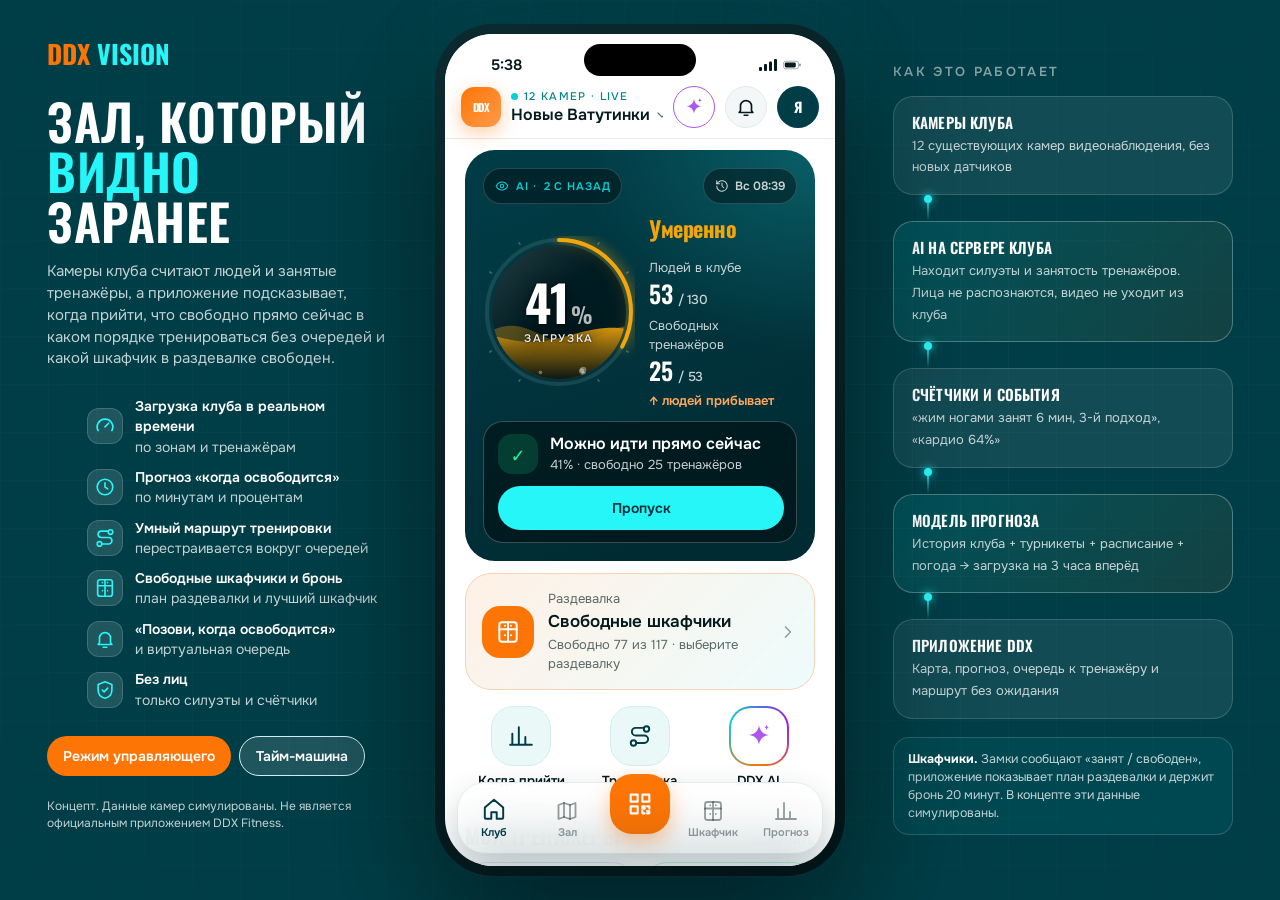
==== commit e07edf23: "Светлая палитра как в приложении DDX, автообновление Co-Authored-By: Claude Sonnet 5.5 <noreply@anth" ====
--- a/index.html
+++ b/index.html
@@ -5,10 +5,10 @@
 <meta name="viewport" content="width=device-width, initial-scale=1, viewport-fit=cover, user-scalable=no">
 <title>DDX Vision — загрузка клуба в реальном времени</title>
 <meta name="description" content="Концепт приложения для DDX Fitness: загрузка клуба, свободные тренажёры, свободные шкафчики с бронью, прогноз «когда освободится» и маршрут тренировки без очередей.">
-<meta name="theme-color" content="#000D0F">
+<meta name="theme-color" content="#FFFFFF">
 <meta name="apple-mobile-web-app-capable" content="yes">
 <meta name="mobile-web-app-capable" content="yes">
-<meta name="apple-mobile-web-app-status-bar-style" content="black-translucent">
+<meta name="apple-mobile-web-app-status-bar-style" content="default">
 <meta name="apple-mobile-web-app-title" content="DDX Vision">
 <link rel="icon" href="data:image/svg+xml,%3Csvg%20xmlns%3D%22http%3A%2F%2Fwww.w3.org%2F2000%2Fsvg%22%20viewBox%3D%220%200%2064%2064%22%3E%3Cdefs%3E%3ClinearGradient%20id%3D%22g%22%20x1%3D%220%22%20y1%3D%220%22%20x2%3D%220%22%20y2%3D%221%22%3E%3Cstop%20offset%3D%220%22%20stop-color%3D%22%23043E46%22%2F%3E%3Cstop%20offset%3D%221%22%20stop-color%3D%22%23000D0F%22%2F%3E%3C%2FlinearGradient%3E%3C%2Fdefs%3E%3Crect%20width%3D%2264%22%20height%3D%2264%22%20rx%3D%2216%22%20fill%3D%22url(%23g)%22%2F%3E%3Cpath%20d%3D%22M14%2040a20%2020%200%201%201%2036%200%22%20fill%3D%22none%22%20stroke%3D%22%23FF7D20%22%20stroke-width%3D%225%22%20stroke-linecap%3D%22round%22%2F%3E%3Ccircle%20cx%3D%2232%22%20cy%3D%2232%22%20r%3D%228%22%20fill%3D%22%2312D8D8%22%2F%3E%3Ccircle%20cx%3D%2232%22%20cy%3D%2232%22%20r%3D%223.2%22%20fill%3D%22%23000D0F%22%2F%3E%3C%2Fsvg%3E">
 <meta name="format-detection" content="telephone=no">
@@ -16,21 +16,21 @@
 <link rel="icon" type="image/png" sizes="192x192" href="icon-192.png">
 <link rel="manifest" href="manifest.webmanifest">
 <link rel="preconnect" href="https://fonts.googleapis.com"><link rel="preconnect" href="https://fonts.gstatic.com" crossorigin>
-<link href="https://fonts.googleapis.com/css2?family=Unbounded:wght@400..800&family=Onest:wght@400..700&family=Caveat:wght@600..700&display=swap" rel="stylesheet">
+<link href="https://fonts.googleapis.com/css2?family=Onest:wght@400..700&family=Oswald:wght@500..700&display=swap" rel="stylesheet">
 <style>
 /* =====================================================================
    DDX Vision — концепт приложения. Токены взяты из дизайн-системы
    ddxfitness.ru (theme-ui: infinity / light / smart / success / warning)
    ===================================================================== */
 :root {
-  --bg0: #000D0F; --bg1: #001B1F; --bg2: #002329; --teal: #043E46; --teal6: #013138;
-  --cyan: #12D8D8; --cyan2: #28EDED; --cyan3: #51FCFF; --aqua: #24C6CE; --mint: #68DAE0;
-  --orange: #FF7D20; --orange2: #FF8D2E; --orange3: #FFA75F; --orangeD: #CC5D00;
-  --ok: #1EE98B; --ok2: #12B76A; --warn: #F9B238; --bad: #E45349; --violet: #941EE9;
-  --g4: #A6B6B8; --g5: #6A7A7C; --g6: #1E3437;
-  --text: #EAF8F8; --mute: rgba(234, 248, 248, .62); --dim: rgba(234, 248, 248, .4);
-  --card: rgba(18, 216, 216, .05); --card2: rgba(18, 216, 216, .085); --line: rgba(104, 218, 224, .14); --line2: rgba(104, 218, 224, .24);
-  --display: 'Unbounded', 'Arial Black', system-ui, sans-serif;
+  --bg0: #FFFFFF; --bg1: #F4F7F7; --bg2: #FFFFFF; --teal: #013D47; --teal6: #012E36;
+  --cyan: #03D1D6; --cyan2: #27F6F8; --cyan3: #51FCFF; --aqua: #06B9BF; --mint: #8FE8EA; --cyanT: #00838A;
+  --orange: #FD7505; --orange2: #FF8A24; --orange3: #D45F00; --orangeD: #B84F00;
+  --ok: #0FA866; --ok2: #0B8F58; --warn: #E89A0C; --bad: #E5483D; --violet: #AD58ED;
+  --g4: #7A8A8C; --g5: #9AA8AA; --g6: #E8EBEB;
+  --text: #041A1C; --mute: rgba(4, 26, 28, .64); --dim: rgba(4, 26, 28, .42);
+  --card: #FFFFFF; --card2: #EAF9F8; --line: #E6EAEA; --line2: #D3DADA;
+  --display: 'Oswald', 'Arial Narrow', 'Roboto Condensed', system-ui, sans-serif;
   --sans: 'Onest', system-ui, -apple-system, 'Segoe UI', Roboto, sans-serif;
   --hand: 'Caveat', 'Comic Sans MS', cursive;
   --r: 24px; --pill: 100px;
@@ -51,9 +51,9 @@
 
 /* ------------------------------------------------------------ сцена */
 .stage { position: relative; height: 100%; display: flex; align-items: center; justify-content: center; gap: 48px; padding: 24px; overflow: hidden;
-  background: radial-gradient(60% 50% at 18% 20%, rgba(18, 216, 216, .14), transparent 70%), radial-gradient(50% 50% at 85% 85%, rgba(255, 125, 32, .12), transparent 70%), linear-gradient(180deg, var(--bg1), var(--bg0)); }
-.stage::before { content: ''; position: absolute; inset: 0; background-image: linear-gradient(rgba(104, 218, 224, .05) 1px, transparent 1px), linear-gradient(90deg, rgba(104, 218, 224, .05) 1px, transparent 1px); background-size: 48px 48px; mask-image: radial-gradient(70% 70% at 50% 50%, #000, transparent); pointer-events: none; }
-.device { position: relative; width: 410px; height: min(864px, calc(100vh - 48px)); border-radius: 58px; padding: 10px; background: linear-gradient(145deg, #0b2a2f, #021316); box-shadow: 0 0 0 1.5px rgba(104, 218, 224, .25), 0 40px 120px rgba(0, 0, 0, .6), 0 0 80px rgba(18, 216, 216, .12); flex: none; z-index: 2; }
+  background: radial-gradient(60% 50% at 18% 20%, rgba(3, 209, 214, .14), transparent 70%), radial-gradient(50% 50% at 85% 85%, rgba(253, 117, 5, .12), transparent 70%), linear-gradient(180deg, var(--bg1), var(--bg0)); }
+.stage::before { content: ''; position: absolute; inset: 0; background-image: linear-gradient(rgba(1, 61, 71, .05) 1px, transparent 1px), linear-gradient(90deg, rgba(1, 61, 71, .05) 1px, transparent 1px); background-size: 48px 48px; mask-image: radial-gradient(70% 70% at 50% 50%, #000, transparent); pointer-events: none; }
+.device { position: relative; width: 410px; height: min(864px, calc(100vh - 48px)); border-radius: 58px; padding: 10px; background: linear-gradient(145deg, #0b2a2f, #021316); box-shadow: 0 0 0 1.5px rgba(1, 61, 71, .25), 0 40px 120px rgba(0, 0, 0, .6), 0 0 80px rgba(3, 209, 214, .12); flex: none; z-index: 2; }
 .device::after { content: ''; position: absolute; top: 20px; left: 50%; width: 112px; height: 32px; margin-left: -56px; border-radius: 20px; background: #000; z-index: 60; pointer-events: none; }
 .app { position: relative; width: 100%; height: 100%; border-radius: 48px; overflow: hidden; background: var(--bg0); isolation: isolate; }
 .pitch, .how { position: relative; z-index: 1; width: 340px; flex: none; }
@@ -94,14 +94,14 @@
 .pipe-a::before { content: ''; position: absolute; left: 34px; top: 0; bottom: 0; width: 2px; background: linear-gradient(var(--cyan), transparent); }
 .pipe-a::after { content: ''; position: absolute; left: 31px; top: 0; width: 8px; height: 8px; border-radius: 50%; background: var(--cyan); box-shadow: 0 0 10px var(--cyan); animation: flow 1.6s linear infinite; }
 @keyframes flow { to { transform: translateY(26px); opacity: 0; } }
-.pipe-s.is-ai { background: linear-gradient(135deg, rgba(18, 216, 216, .14), rgba(255, 125, 32, .08)); border-color: var(--line2); }
+.pipe-s.is-ai { background: linear-gradient(135deg, rgba(3, 209, 214, .14), rgba(253, 117, 5, .08)); border-color: var(--line2); }
 
 /* -------------------------------------------------------------- кнопки */
 .btn { display: inline-flex; align-items: center; justify-content: center; gap: 8px; height: 52px; padding: 0 22px; border-radius: var(--pill); font: 600 15px/1 var(--sans); transition: transform .3s var(--spring), background-color .3s, box-shadow .3s; white-space: nowrap; }
 .btn:active { transform: scale(.96); }
-.btn--o { background: var(--orange); color: #fff; box-shadow: 0 10px 30px rgba(255, 125, 32, .35); }
+.btn--o { background: var(--orange); color: #fff; box-shadow: 0 10px 30px rgba(253, 117, 5, .35); }
 .btn--o:hover { background: var(--orange2); }
-.btn--c { background: var(--cyan); color: var(--bg0); box-shadow: 0 10px 30px rgba(18, 216, 216, .25); }
+.btn--c { background: var(--cyan); color: var(--bg0); box-shadow: 0 10px 30px rgba(3, 209, 214, .25); }
 .btn--g { background: var(--card2); border: 1px solid var(--line); color: var(--text); }
 .btn--g:hover { border-color: var(--line2); }
 .btn--sm { height: 40px; padding: 0 16px; font-size: 14px; }
@@ -119,13 +119,13 @@
 .app { --top: 52px; }
 .top { position: absolute; left: 0; right: 0; top: 0; z-index: 30; padding: var(--top) 16px 10px; display: flex; align-items: center; gap: 10px; background: linear-gradient(180deg, var(--bg0) 55%, rgba(0, 13, 15, 0)); }
 .club-btn { display: flex; align-items: center; gap: 10px; min-width: 0; flex: 1; text-align: left; }
-.club-mark { width: 40px; height: 40px; border-radius: 13px; display: grid; place-items: center; background: linear-gradient(135deg, var(--orange), #ff9a4a); font: 800 11px/1 var(--display); letter-spacing: -.04em; color: #fff; flex: none; box-shadow: 0 6px 18px rgba(255, 125, 32, .35); }
+.club-mark { width: 40px; height: 40px; border-radius: 13px; display: grid; place-items: center; background: linear-gradient(135deg, var(--orange), #ff9a4a); font: 800 11px/1 var(--display); letter-spacing: -.04em; color: #fff; flex: none; box-shadow: 0 6px 18px rgba(253, 117, 5, .35); }
 .club-t { min-width: 0; }
 .club-t small { display: flex; align-items: center; gap: 6px; font: 500 11px/1 var(--sans); letter-spacing: .12em; text-transform: uppercase; color: var(--cyan); margin-bottom: 4px; }
 .club-t b { display: flex; align-items: center; gap: 4px; font: 600 16px/1.1 var(--sans); white-space: nowrap; overflow: hidden; text-overflow: ellipsis; }
 .club-t b .ico { width: 16px; height: 16px; opacity: .6; }
-.live { width: 7px; height: 7px; border-radius: 50%; background: var(--cyan); box-shadow: 0 0 0 0 rgba(18, 216, 216, .7); animation: live 1.8s infinite; flex: none; }
-@keyframes live { 70% { box-shadow: 0 0 0 8px rgba(18, 216, 216, 0); } 100% { box-shadow: 0 0 0 0 rgba(18, 216, 216, 0); } }
+.live { width: 7px; height: 7px; border-radius: 50%; background: var(--cyan); box-shadow: 0 0 0 0 rgba(3, 209, 214, .7); animation: live 1.8s infinite; flex: none; }
+@keyframes live { 70% { box-shadow: 0 0 0 8px rgba(3, 209, 214, 0); } 100% { box-shadow: 0 0 0 0 rgba(3, 209, 214, 0); } }
 .top-btn { position: relative; width: 42px; height: 42px; border-radius: 50%; display: grid; place-items: center; background: var(--card2); border: 1px solid var(--line); flex: none; }
 .top-btn .badge { position: absolute; top: -2px; right: -2px; min-width: 18px; height: 18px; padding: 0 5px; border-radius: 9px; background: var(--orange); color: #fff; font: 700 10px/18px var(--sans); text-align: center; }
 .top-btn .badge:empty { display: none; }
@@ -146,20 +146,20 @@
 .card { position: relative; border-radius: var(--r); background: var(--card); border: 1px solid var(--line); padding: 18px; }
 
 /* ------------------------------------------------------------ главный */
-.hero { position: relative; border-radius: 30px; padding: 20px; overflow: hidden; background: radial-gradient(120% 90% at 100% 0%, rgba(18, 216, 216, .2), transparent 55%), linear-gradient(160deg, var(--teal), var(--bg1) 70%); border: 1px solid var(--line2); }
-.hero::after { content: ''; position: absolute; inset: 0; background: repeating-linear-gradient(0deg, rgba(104, 218, 224, .045) 0 1px, transparent 1px 4px); pointer-events: none; mix-blend-mode: screen; }
-.hero-scan { position: absolute; left: 0; right: 0; height: 60px; top: -60px; background: linear-gradient(180deg, transparent, rgba(18, 216, 216, .14), transparent); animation: scan 4.5s linear infinite; pointer-events: none; }
+.hero { position: relative; border-radius: 30px; padding: 20px; overflow: hidden; background: radial-gradient(120% 90% at 100% 0%, rgba(3, 209, 214, .2), transparent 55%), linear-gradient(160deg, var(--teal), var(--bg1) 70%); border: 1px solid var(--line2); }
+.hero::after { content: ''; position: absolute; inset: 0; background: repeating-linear-gradient(0deg, rgba(1, 61, 71, .045) 0 1px, transparent 1px 4px); pointer-events: none; mix-blend-mode: screen; }
+.hero-scan { position: absolute; left: 0; right: 0; height: 60px; top: -60px; background: linear-gradient(180deg, transparent, rgba(3, 209, 214, .14), transparent); animation: scan 4.5s linear infinite; pointer-events: none; }
 @keyframes scan { to { transform: translateY(420px); } }
 .hero-top { position: relative; z-index: 1; display: flex; justify-content: space-between; align-items: center; gap: 8px; margin-bottom: 4px; }
 .cam-pill { white-space: nowrap; display: inline-flex; align-items: center; gap: 7px; height: 28px; padding: 0 11px; border-radius: var(--pill); background: rgba(0, 13, 15, .45); border: 1px solid var(--line); font: 600 11px/1 var(--sans); letter-spacing: .08em; text-transform: uppercase; color: var(--cyan); }
 .time-pill { font: 600 12px/1 var(--sans); color: var(--mute); display: inline-flex; align-items: center; gap: 6px; height: 28px; padding: 0 11px; border-radius: var(--pill); background: rgba(0, 13, 15, .45); border: 1px solid var(--line); }
-.time-pill.is-demo { color: var(--orange3); border-color: rgba(255, 125, 32, .4); }
+.time-pill.is-demo { color: var(--orange3); border-color: rgba(253, 117, 5, .4); }
 .hero-main { position: relative; z-index: 1; display: grid; grid-template-columns: 152px 1fr; gap: 14px; align-items: center; margin-top: 6px; }
 .gauge { position: relative; width: 152px; height: 152px; }
 .gauge svg { width: 100%; height: 100%; transform: rotate(135deg); overflow: visible; }
-.gauge .g-bg { fill: none; stroke: rgba(234, 248, 248, .08); stroke-width: 14; stroke-linecap: round; }
+.gauge .g-bg { fill: none; stroke: rgba(4, 26, 28, .08); stroke-width: 14; stroke-linecap: round; }
 .gauge .g-fg { fill: none; stroke: var(--lvl, var(--cyan)); stroke-width: 14; stroke-linecap: round; transition: stroke-dashoffset 1.2s var(--ease); filter: drop-shadow(0 0 10px var(--lvl, var(--cyan))); }
-.gauge .g-tick { stroke: rgba(234, 248, 248, .22); stroke-width: 2; }
+.gauge .g-tick { stroke: rgba(4, 26, 28, .22); stroke-width: 2; }
 .gauge-c { position: absolute; inset: 0; display: grid; place-content: center; text-align: center; }
 .gauge-c .num { font-size: 44px; font-weight: 700; line-height: .9; }
 .gauge-c .num small { font-size: 22px; font-weight: 600; margin-left: 2px; opacity: .7; }
@@ -178,7 +178,7 @@
 .predict small { color: var(--mute); font-size: 12px; grid-column: 1 / -1; }
 .predict b { font: 600 16px/1.25 var(--sans); }
 .predict b em { font-style: normal; color: var(--cyan); }
-.predict .bar { grid-column: 1 / -1; height: 6px; border-radius: 3px; background: rgba(234, 248, 248, .08); overflow: hidden; margin-top: 6px; }
+.predict .bar { grid-column: 1 / -1; height: 6px; border-radius: 3px; background: rgba(4, 26, 28, .08); overflow: hidden; margin-top: 6px; }
 .predict .bar i { display: block; height: 100%; width: 0; border-radius: inherit; background: linear-gradient(90deg, var(--orange), var(--cyan)); transition: width 1.2s var(--ease); }
 .sticker { position: absolute; z-index: 3; font: 700 26px/1 var(--hand); color: var(--orange); transform: rotate(-8deg); pointer-events: none; text-shadow: 0 2px 12px rgba(0, 0, 0, .5); white-space: nowrap; }
 .sticker::after { content: ''; position: absolute; left: -6px; right: -8px; bottom: -6px; height: 8px; border-bottom: 2.5px solid currentColor; border-radius: 50%; transform: rotate(-2deg); }
@@ -189,8 +189,8 @@
 .quick { display: grid; grid-template-columns: 1fr 1fr; gap: 10px; margin-top: 12px; }
 .qa { display: flex; align-items: center; gap: 12px; padding: 14px; border-radius: 20px; background: var(--card); border: 1px solid var(--line); text-align: left; transition: transform .3s var(--spring), border-color .3s; }
 .qa:active { transform: scale(.97); }
-.qa .qi { width: 40px; height: 40px; border-radius: 14px; display: grid; place-items: center; background: rgba(255, 125, 32, .14); color: var(--orange); flex: none; }
-.qa.c .qi { background: rgba(18, 216, 216, .14); color: var(--cyan); }
+.qa .qi { width: 40px; height: 40px; border-radius: 14px; display: grid; place-items: center; background: rgba(253, 117, 5, .14); color: var(--orange); flex: none; }
+.qa.c .qi { background: rgba(3, 209, 214, .14); color: var(--cyan); }
 .qa b { display: block; font: 600 14px/1.2 var(--sans); }
 .qa small { font-size: 12px; color: var(--mute); }
 
@@ -215,7 +215,7 @@
 .wi .wr { position: relative; width: 44px; height: 44px; }
 .wi .wr svg { width: 44px; height: 44px; transform: rotate(-90deg); }
 .wi .wr circle { fill: none; stroke-width: 4; }
-.wi .wr .r1 { stroke: rgba(234, 248, 248, .1); }
+.wi .wr .r1 { stroke: rgba(4, 26, 28, .1); }
 .wi .wr .r2 { stroke: var(--warn); stroke-linecap: round; transition: stroke-dashoffset 1s var(--ease); }
 .wi .wr span { position: absolute; inset: 0; display: grid; place-items: center; font: 700 11px/1 var(--display); }
 .wi b { display: block; font: 600 14px/1.25 var(--sans); }
@@ -229,9 +229,9 @@
 .nc b { font: 600 15px/1.2 var(--sans); }
 .nc small { color: var(--mute); font-size: 12px; }
 .nc .num { grid-row: 1 / span 2; grid-column: 2; font-size: 20px; font-weight: 700; color: var(--lvl); text-align: right; }
-.nc .mb { grid-column: 1; height: 4px; border-radius: 2px; background: rgba(234, 248, 248, .08); overflow: hidden; }
+.nc .mb { grid-column: 1; height: 4px; border-radius: 2px; background: rgba(4, 26, 28, .08); overflow: hidden; }
 .nc .mb i { display: block; height: 100%; background: var(--lvl); border-radius: inherit; }
-.nc.is-cur { border-color: rgba(255, 125, 32, .45); background: rgba(255, 125, 32, .06); }
+.nc.is-cur { border-color: rgba(253, 117, 5, .45); background: rgba(253, 117, 5, .06); }
 
 .studio { display: grid; grid-template-columns: auto 1fr auto; gap: 14px; align-items: center; }
 .studio .st-t { text-align: center; padding: 10px 12px; border-radius: 16px; background: rgba(148, 30, 233, .16); color: #C090F4; }
@@ -240,11 +240,11 @@
 .studio h4 { font: 600 15px/1.2 var(--sans); margin-bottom: 4px; }
 .studio p { font-size: 12px; color: var(--mute); }
 
-.challenge { overflow: hidden; background: radial-gradient(100% 120% at 100% 0%, rgba(255, 125, 32, .22), transparent 60%), var(--card); }
+.challenge { overflow: hidden; background: radial-gradient(100% 120% at 100% 0%, rgba(253, 117, 5, .22), transparent 60%), var(--card); }
 .challenge h4 { font: 700 18px/1.15 var(--display); letter-spacing: -.02em; margin-bottom: 6px; }
 .challenge p { font-size: 13px; color: var(--mute); margin-bottom: 14px; max-width: 26ch; }
 .dots7 { display: flex; gap: 6px; }
-.dots7 i { flex: 1; height: 34px; border-radius: 10px; background: rgba(234, 248, 248, .06); border: 1px solid var(--line); display: grid; place-items: center; font: 600 11px/1 var(--sans); font-style: normal; color: var(--dim); }
+.dots7 i { flex: 1; height: 34px; border-radius: 10px; background: rgba(4, 26, 28, .06); border: 1px solid var(--line); display: grid; place-items: center; font: 600 11px/1 var(--sans); font-style: normal; color: var(--dim); }
 .dots7 i.on { background: var(--orange); border-color: var(--orange); color: #fff; }
 .dots7 i.peak { background: rgba(228, 83, 73, .15); border-color: rgba(228, 83, 73, .35); color: var(--bad); }
 .challenge .sticker { right: 14px; top: 14px; font-size: 24px; color: var(--cyan2); transform: rotate(6deg); }
@@ -257,9 +257,9 @@
 .seg .seg-ink { position: absolute; z-index: 0; top: 4px; bottom: 4px; left: 4px; border-radius: var(--pill); background: var(--cyan); transition: transform .5s var(--ease), width .5s var(--ease); }
 .map-card { position: relative; border-radius: 28px; padding: 8px; background: linear-gradient(180deg, var(--bg2), var(--bg1)); border: 1px solid var(--line2); overflow: hidden; touch-action: pan-y; }
 .map-svg { width: 100%; height: auto; }
-.mz { fill: rgba(18, 216, 216, .03); stroke: rgba(104, 218, 224, .22); stroke-width: 1; transition: fill .5s; }
-.mz.is-on { fill: rgba(18, 216, 216, .09); stroke: var(--cyan); }
-.mz-t { font: 600 9px/1 var(--sans); fill: rgba(234, 248, 248, .55); letter-spacing: .06em; text-transform: uppercase; pointer-events: none; }
+.mz { fill: rgba(3, 209, 214, .03); stroke: rgba(1, 61, 71, .22); stroke-width: 1; transition: fill .5s; }
+.mz.is-on { fill: rgba(3, 209, 214, .09); stroke: var(--cyan); }
+.mz-t { font: 600 9px/1 var(--sans); fill: rgba(4, 26, 28, .55); letter-spacing: .06em; text-transform: uppercase; pointer-events: none; }
 .mz-p { font: 700 10px/1 var(--display); pointer-events: none; }
 .eq rect, .eq circle { transition: fill .5s, stroke .5s, filter .5s; cursor: pointer; }
 .eq .b { stroke-width: 1.2; rx: 4; }
@@ -290,7 +290,7 @@
 .eqr.s-soon i { background: var(--warn); } .eqr.s-soon .st { color: var(--warn); }
 .eqr.s-busy i { background: var(--bad); } .eqr.s-busy .st { color: var(--bad); }
 .eqr.s-service i { background: var(--g5); } .eqr.s-service .st { color: var(--g4); }
-.eqr.is-watch { border-color: rgba(255, 125, 32, .5); }
+.eqr.is-watch { border-color: rgba(253, 117, 5, .5); }
 .search { position: relative; display: block; margin-bottom: 10px; }
 .search input { width: 100%; height: 46px; border-radius: var(--pill); border: 1px solid var(--line); background: var(--card); padding: 0 44px 0 18px; outline: none; color: var(--text); }
 .search input::placeholder { color: var(--dim); }
@@ -315,7 +315,7 @@
 .win .wt { font: 700 17px/1 var(--display); letter-spacing: -.02em; }
 .win small { display: block; color: var(--mute); font-size: 12px; }
 .win .num { font-size: 18px; font-weight: 700; color: var(--lvl); }
-.win.best { border-color: rgba(18, 216, 216, .5); background: rgba(18, 216, 216, .08); }
+.win.best { border-color: rgba(3, 209, 214, .5); background: rgba(3, 209, 214, .08); }
 .win.best .tag { position: absolute; }
 .heatmap { display: grid; grid-template-columns: 26px repeat(18, 1fr); gap: 3px; font: 500 9px/1 var(--sans); color: var(--dim); }
 .heatmap i { aspect-ratio: 1; border-radius: 4px; display: block; transition: transform .3s; }
@@ -326,12 +326,12 @@
 .leave b { font: 700 22px/1 var(--display); color: var(--cyan); }
 .leave small { color: var(--mute); font-size: 13px; }
 .range { width: 100%; -webkit-appearance: none; appearance: none; height: 34px; background: none; }
-.range::-webkit-slider-runnable-track { height: 6px; border-radius: 3px; background: linear-gradient(90deg, var(--cyan) var(--p, 50%), rgba(234, 248, 248, .1) var(--p, 50%)); }
-.range::-webkit-slider-thumb { -webkit-appearance: none; width: 26px; height: 26px; border-radius: 50%; background: #fff; margin-top: -10px; box-shadow: 0 4px 14px rgba(0, 0, 0, .4), 0 0 0 5px rgba(18, 216, 216, .25); }
-.range::-moz-range-track { height: 6px; border-radius: 3px; background: rgba(234, 248, 248, .1); }
+.range::-webkit-slider-runnable-track { height: 6px; border-radius: 3px; background: linear-gradient(90deg, var(--cyan) var(--p, 50%), rgba(4, 26, 28, .1) var(--p, 50%)); }
+.range::-webkit-slider-thumb { -webkit-appearance: none; width: 26px; height: 26px; border-radius: 50%; background: #fff; margin-top: -10px; box-shadow: 0 4px 14px rgba(0, 0, 0, .4), 0 0 0 5px rgba(3, 209, 214, .25); }
+.range::-moz-range-track { height: 6px; border-radius: 3px; background: rgba(4, 26, 28, .1); }
 .range::-moz-range-progress { height: 6px; border-radius: 3px; background: var(--cyan); }
 .range::-moz-range-thumb { width: 24px; height: 24px; border-radius: 50%; background: #fff; border: 0; }
-.toggle { position: relative; width: 52px; height: 32px; border-radius: 16px; background: rgba(234, 248, 248, .14); transition: background-color .3s; flex: none; }
+.toggle { position: relative; width: 52px; height: 32px; border-radius: 16px; background: rgba(4, 26, 28, .14); transition: background-color .3s; flex: none; }
 .toggle::after { content: ''; position: absolute; top: 3px; left: 3px; width: 26px; height: 26px; border-radius: 50%; background: #fff; transition: transform .4s var(--spring); }
 .toggle.is-on { background: var(--orange); }
 .toggle.is-on::after { transform: translateX(20px); }
@@ -346,7 +346,7 @@
 .goal-grid { display: grid; grid-template-columns: repeat(3, 1fr); gap: 8px; }
 .goal { padding: 14px 8px; border-radius: 20px; background: var(--card); border: 1px solid var(--line); display: grid; justify-items: center; gap: 8px; font: 600 13px/1.1 var(--sans); text-align: center; transition: background-color .3s, border-color .3s, transform .3s var(--spring); }
 .goal .ge { font-size: 26px; line-height: 1; }
-.goal.is-on { background: rgba(255, 125, 32, .14); border-color: var(--orange); }
+.goal.is-on { background: rgba(253, 117, 5, .14); border-color: var(--orange); }
 .goal:active { transform: scale(.95); }
 .dur { display: flex; gap: 8px; margin-top: 12px; }
 .dur button { flex: 1; height: 44px; border-radius: var(--pill); background: var(--card); border: 1px solid var(--line); font: 600 14px/1 var(--sans); color: var(--mute); }
@@ -362,7 +362,7 @@
 .rstep { position: relative; display: grid; grid-template-columns: 44px 1fr auto; gap: 12px; align-items: center; padding: 10px 12px 10px 0; transition: transform .6s var(--ease), opacity .4s; }
 .rstep .rn { position: relative; z-index: 1; width: 44px; height: 44px; border-radius: 50%; display: grid; place-items: center; background: var(--bg1); border: 2px solid var(--line2); font: 700 14px/1 var(--display); }
 .rstep.is-done .rn { background: var(--ok2); border-color: var(--ok2); color: #fff; }
-.rstep.is-cur .rn { background: var(--orange); border-color: var(--orange); color: #fff; box-shadow: 0 0 0 6px rgba(255, 125, 32, .2); }
+.rstep.is-cur .rn { background: var(--orange); border-color: var(--orange); color: #fff; box-shadow: 0 0 0 6px rgba(253, 117, 5, .2); }
 .rstep b { display: block; font: 600 15px/1.25 var(--sans); }
 .rstep small { color: var(--mute); font-size: 12px; }
 .rstep .rst { font: 600 12px/1 var(--sans); padding: 8px 10px; border-radius: var(--pill); white-space: nowrap; }
@@ -370,13 +370,13 @@
 .rst.s-soon { background: rgba(249, 178, 56, .14); color: var(--warn); }
 .rst.s-busy { background: rgba(228, 83, 73, .14); color: var(--bad); }
 .rstep.moved { animation: moved 1s var(--ease); }
-@keyframes moved { 0% { background: rgba(18, 216, 216, .25); } 100% { background: transparent; } }
-.reroute { display: flex; align-items: center; gap: 10px; padding: 12px 14px; border-radius: 16px; background: rgba(18, 216, 216, .08); border: 1px solid var(--line2); font-size: 13px; color: var(--cyan); margin-bottom: 10px; }
+@keyframes moved { 0% { background: rgba(3, 209, 214, .25); } 100% { background: transparent; } }
+.reroute { display: flex; align-items: center; gap: 10px; padding: 12px 14px; border-radius: 16px; background: rgba(3, 209, 214, .08); border: 1px solid var(--line2); font-size: 13px; color: var(--cyan); margin-bottom: 10px; }
 .reroute .ico { width: 18px; height: 18px; animation: spinr 2.4s linear infinite; }
 @keyframes spinr { to { transform: rotate(360deg); } }
 
 /* ---------------------------------------------------------- тренировка (оверлей) */
-.wo { position: absolute; inset: 0; z-index: 70; background: radial-gradient(90% 60% at 50% 0%, rgba(255, 125, 32, .25), transparent 60%), var(--bg0); padding: calc(var(--top) + 14px) 20px calc(24px + var(--safe-b)); display: flex; flex-direction: column; transform: translateY(100%); transition: transform .6s var(--ease); }
+.wo { position: absolute; inset: 0; z-index: 70; background: radial-gradient(90% 60% at 50% 0%, rgba(253, 117, 5, .25), transparent 60%), var(--bg0); padding: calc(var(--top) + 14px) 20px calc(24px + var(--safe-b)); display: flex; flex-direction: column; transform: translateY(100%); transition: transform .6s var(--ease); }
 .wo.is-on { transform: none; }
 .wo-top { display: flex; justify-content: space-between; align-items: center; margin-bottom: 20px; }
 .wo-step { font: 600 12px/1 var(--sans); letter-spacing: .14em; text-transform: uppercase; color: var(--orange3); }
@@ -385,13 +385,13 @@
 .wo-ring { position: relative; width: 230px; height: 230px; margin: 26px auto 18px; }
 .wo-ring svg { width: 100%; height: 100%; transform: rotate(-90deg); }
 .wo-ring circle { fill: none; stroke-width: 12; }
-.wo-ring .r1 { stroke: rgba(234, 248, 248, .08); }
-.wo-ring .r2 { stroke: var(--orange); stroke-linecap: round; transition: stroke-dashoffset .9s linear; filter: drop-shadow(0 0 12px rgba(255, 125, 32, .6)); }
+.wo-ring .r1 { stroke: rgba(4, 26, 28, .08); }
+.wo-ring .r2 { stroke: var(--orange); stroke-linecap: round; transition: stroke-dashoffset .9s linear; filter: drop-shadow(0 0 12px rgba(253, 117, 5, .6)); }
 .wo-ring div { position: absolute; inset: 0; display: grid; place-content: center; text-align: center; }
 .wo-ring .num { font-size: 52px; font-weight: 700; }
 .wo-ring span { font-size: 13px; color: var(--mute); }
 .sets { display: flex; justify-content: center; gap: 8px; margin-bottom: 20px; }
-.sets i { width: 34px; height: 8px; border-radius: 4px; background: rgba(234, 248, 248, .12); }
+.sets i { width: 34px; height: 8px; border-radius: 4px; background: rgba(4, 26, 28, .12); }
 .sets i.on { background: var(--orange); }
 .wo-next { margin-top: auto; padding: 14px 16px; border-radius: 20px; background: var(--card); border: 1px solid var(--line); display: grid; grid-template-columns: 1fr auto; gap: 4px 10px; align-items: center; margin-bottom: 14px; }
 .wo-next small { color: var(--mute); font-size: 12px; grid-column: 1 / -1; }
@@ -418,7 +418,7 @@
 .al .ai { width: 36px; height: 36px; border-radius: 12px; display: grid; place-items: center; }
 .al.warn .ai { background: rgba(249, 178, 56, .14); color: var(--warn); }
 .al.bad .ai { background: rgba(228, 83, 73, .14); color: var(--bad); }
-.al.info .ai { background: rgba(18, 216, 216, .12); color: var(--cyan); }
+.al.info .ai { background: rgba(3, 209, 214, .12); color: var(--cyan); }
 .al b { display: block; font: 600 14px/1.3 var(--sans); }
 .al p { font-size: 12px; color: var(--mute); margin: 2px 0 10px; }
 .al .al-a { display: flex; gap: 6px; flex-wrap: wrap; }
@@ -428,9 +428,9 @@
 .ut { display: grid; grid-template-columns: 1fr auto; gap: 6px 10px; font-size: 13px; }
 .ut b { font-weight: 600; }
 .ut span { color: var(--mute); font-variant-numeric: tabular-nums; }
-.ut i { grid-column: 1 / -1; height: 6px; border-radius: 3px; background: rgba(234, 248, 248, .08); position: relative; overflow: hidden; }
+.ut i { grid-column: 1 / -1; height: 6px; border-radius: 3px; background: rgba(4, 26, 28, .08); position: relative; overflow: hidden; }
 .ut i::after { content: ''; position: absolute; inset: 0; width: var(--v); border-radius: inherit; background: linear-gradient(90deg, var(--cyan), var(--orange)); }
-.reco { background: linear-gradient(135deg, rgba(18, 216, 216, .14), rgba(255, 125, 32, .1)); border-color: var(--line2); }
+.reco { background: linear-gradient(135deg, rgba(3, 209, 214, .14), rgba(253, 117, 5, .1)); border-color: var(--line2); }
 .reco h4 { font: 700 16px/1.2 var(--display); letter-spacing: -.02em; margin-bottom: 10px; display: flex; align-items: center; gap: 8px; }
 .reco li { font-size: 13px; color: var(--mute); margin-bottom: 8px; padding-left: 4px; }
 .reco li b { color: var(--text); font-weight: 600; }
@@ -442,7 +442,7 @@
 .tab .ico { width: 24px; height: 24px; transition: transform .4s var(--spring); }
 .tab.is-on { color: var(--cyan); }
 .tab.is-on .ico { transform: translateY(-2px) scale(1.08); }
-.tab-qr { justify-self: center; width: 60px; height: 60px; border-radius: 22px; display: grid; place-items: center; background: var(--orange); color: #fff; box-shadow: 0 10px 26px rgba(255, 125, 32, .5); transform: translateY(-14px); transition: transform .3s var(--spring); }
+.tab-qr { justify-self: center; width: 60px; height: 60px; border-radius: 22px; display: grid; place-items: center; background: var(--orange); color: #fff; box-shadow: 0 10px 26px rgba(253, 117, 5, .5); transform: translateY(-14px); transition: transform .3s var(--spring); }
 .tab-qr:active { transform: translateY(-14px) scale(.92); }
 .tab-qr .ico { width: 28px; height: 28px; }
 
@@ -452,7 +452,7 @@
 .sheet { position: absolute; z-index: 81; left: 0; right: 0; bottom: 0; max-height: 88%; border-radius: 32px 32px 0 0; background: linear-gradient(180deg, var(--bg2), var(--bg1)); border-top: 1px solid var(--line2); padding: 10px 20px calc(24px + var(--safe-b)); transform: translateY(105%); transition: transform .55s var(--ease); display: flex; flex-direction: column; box-shadow: 0 -20px 60px rgba(0, 0, 0, .5); }
 .sheet.is-on { transform: none; }
 .sheet.is-drag { transition: none; }
-.sheet-h { width: 44px; height: 5px; border-radius: 3px; background: rgba(234, 248, 248, .25); margin: 0 auto 16px; flex: none; cursor: grab; }
+.sheet-h { width: 44px; height: 5px; border-radius: 3px; background: rgba(4, 26, 28, .25); margin: 0 auto 16px; flex: none; cursor: grab; }
 .sheet-b { overflow-y: auto; scrollbar-width: none; margin: 0 -20px; padding: 0 20px; }
 .sheet-b::-webkit-scrollbar { display: none; }
 .sh-title { font: 700 22px/1.1 var(--display); letter-spacing: -.03em; margin-bottom: 4px; }
@@ -470,7 +470,7 @@
 .eg small { display: block; font-size: 11px; color: var(--mute); margin-bottom: 6px; }
 .eg b { font: 700 18px/1 var(--display); letter-spacing: -.02em; }
 .eg b i { font: 500 12px/1 var(--sans); font-style: normal; color: var(--mute); }
-.ai-note { display: flex; gap: 10px; align-items: flex-start; padding: 12px 14px; border-radius: 16px; background: rgba(18, 216, 216, .07); border: 1px solid var(--line); font-size: 12.5px; color: var(--mute); margin-bottom: 14px; }
+.ai-note { display: flex; gap: 10px; align-items: flex-start; padding: 12px 14px; border-radius: 16px; background: rgba(3, 209, 214, .07); border: 1px solid var(--line); font-size: 12.5px; color: var(--mute); margin-bottom: 14px; }
 .ai-note .ico { width: 18px; height: 18px; color: var(--cyan); margin-top: 1px; }
 .sh-btns { display: grid; gap: 8px; }
 .qr-card { border-radius: 28px; padding: 22px; background: #fff; color: var(--bg0); display: grid; justify-items: center; gap: 12px; margin-bottom: 14px; }
@@ -490,7 +490,7 @@
 .ml .mi { width: 40px; height: 40px; border-radius: 13px; display: grid; place-items: center; background: var(--card2); color: var(--cyan); }
 .ml b { display: block; font-weight: 600; font-size: 14px; }
 .ml small { color: var(--mute); font-size: 12px; }
-.ml.orange .mi { background: rgba(255, 125, 32, .14); color: var(--orange); }
+.ml.orange .mi { background: rgba(253, 117, 5, .14); color: var(--orange); }
 .privacy-ill { display: grid; grid-template-columns: 1fr auto 1fr; gap: 10px; align-items: center; margin: 6px 0 16px; text-align: center; font-size: 11px; color: var(--mute); }
 .privacy-ill .pv { border-radius: 18px; aspect-ratio: 1; display: grid; place-items: center; background: var(--card); border: 1px solid var(--line); overflow: hidden; }
 .privacy-ill svg { width: 80%; height: 80%; }
@@ -507,7 +507,7 @@
 .push .pi { width: 40px; height: 40px; border-radius: 12px; display: grid; place-items: center; background: var(--orange); font: 800 10px/1 var(--display); color: #fff; letter-spacing: -.04em; }
 .push b { display: flex; justify-content: space-between; font: 600 14px/1.2 var(--sans); }
 .push b small { font-weight: 500; color: var(--mute); font-size: 11px; }
-.push p { font-size: 13px; color: rgba(234, 248, 248, .82); margin-top: 2px; }
+.push p { font-size: 13px; color: rgba(4, 26, 28, .82); margin-top: 2px; }
 .toast { position: absolute; z-index: 91; left: 50%; bottom: calc(100px + var(--safe-b)); transform: translate(-50%, 20px); padding: 12px 18px; border-radius: var(--pill); background: var(--text); color: var(--bg0); font: 600 13px/1.2 var(--sans); opacity: 0; transition: opacity .3s, transform .4s var(--spring); pointer-events: none; white-space: nowrap; max-width: 90%; overflow: hidden; text-overflow: ellipsis; }
 .toast.is-on { opacity: 1; transform: translate(-50%, 0); }
 
@@ -516,7 +516,7 @@
 .verdict { position: relative; z-index: 1; display: grid; grid-template-columns: 40px 1fr auto; gap: 12px; align-items: center; margin-top: 14px; padding: 12px 12px 12px 14px; border-radius: 20px; background: rgba(0, 13, 15, .55); border: 1px solid var(--line2); }
 .vd-i { width: 40px; height: 40px; border-radius: 14px; display: grid; place-items: center; font: 800 18px/1 var(--display); }
 .vd-i.ok { background: rgba(30, 233, 139, .16); color: var(--ok); }
-.vd-i.no { background: rgba(255, 125, 32, .16); color: var(--orange); }
+.vd-i.no { background: rgba(253, 117, 5, .16); color: var(--orange); }
 .vd-t b { display: block; font: 600 16px/1.2 var(--sans); }
 .vd-t small { display: block; font-size: 13px; color: var(--mute); margin-top: 2px; }
 .verdict .btn--sm { grid-column: 1 / -1; width: 100%; height: 44px; padding: 0 14px; }
@@ -528,7 +528,7 @@
 .fv-s { font: 600 13px/1.2 var(--sans); }
 .fv-ok .fv-s { color: var(--ok); } .fv-soon .fv-s { color: var(--warn); } .fv-busy .fv-s { color: var(--bad); }
 .fv-ok { border-color: rgba(30, 233, 139, .3); }
-.fv-bar { position: absolute; left: 0; right: 0; bottom: 0; height: 4px; background: rgba(234, 248, 248, .06); }
+.fv-bar { position: absolute; left: 0; right: 0; bottom: 0; height: 4px; background: rgba(4, 26, 28, .06); }
 .fv-bar i { display: block; height: 100%; background: var(--ok); transition: width .8s var(--ease); }
 .fv-busy .fv-bar i, .fv-soon .fv-bar i { background: var(--warn); }
 .fv-add { border-style: dashed; color: var(--mute); }
@@ -566,7 +566,7 @@
 .screen.is-on .rv { animation: rise .7s var(--ease) both; }
 .screen.is-on .rv:nth-child(2) { animation-delay: .05s; } .screen.is-on .rv:nth-child(3) { animation-delay: .1s; } .screen.is-on .rv:nth-child(4) { animation-delay: .15s; } .screen.is-on .rv:nth-child(5) { animation-delay: .2s; } .screen.is-on .rv:nth-child(6) { animation-delay: .25s; } .screen.is-on .rv:nth-child(n+7) { animation-delay: .3s; }
 @keyframes rise { from { opacity: 0; transform: translateY(18px); } }
-.splash { position: absolute; inset: 0; z-index: 200; background: radial-gradient(70% 50% at 50% 45%, rgba(18, 216, 216, .18), transparent 70%), var(--bg0); display: grid; place-content: center; justify-items: center; gap: 18px; transition: opacity .6s, visibility 0s .6s; }
+.splash { position: absolute; inset: 0; z-index: 200; background: radial-gradient(70% 50% at 50% 45%, rgba(3, 209, 214, .18), transparent 70%), var(--bg0); display: grid; place-content: center; justify-items: center; gap: 18px; transition: opacity .6s, visibility 0s .6s; }
 .splash.is-off { opacity: 0; visibility: hidden; }
 .splash .wm { font-size: 38px; }
 .splash-eye { width: 120px; height: 120px; position: relative; }
@@ -582,7 +582,7 @@
    «живая активность», конфетти, обновление свайпом
    ===================================================================== */
 .app::before { content: ''; position: absolute; inset: -20%; z-index: 0; pointer-events: none; opacity: .55;
-  background: radial-gradient(28% 22% at 20% 18%, rgba(18, 216, 216, .22), transparent 70%), radial-gradient(26% 20% at 82% 62%, rgba(255, 125, 32, .16), transparent 70%), radial-gradient(30% 26% at 40% 92%, rgba(4, 137, 158, .2), transparent 70%);
+  background: radial-gradient(28% 22% at 20% 18%, rgba(3, 209, 214, .22), transparent 70%), radial-gradient(26% 20% at 82% 62%, rgba(253, 117, 5, .16), transparent 70%), radial-gradient(30% 26% at 40% 92%, rgba(4, 137, 158, .2), transparent 70%);
   animation: aurora 22s ease-in-out infinite alternate; filter: blur(10px); }
 @keyframes aurora { 0% { transform: translate3d(0, 0, 0) rotate(0deg); } 50% { transform: translate3d(4%, -3%, 0) rotate(8deg); } 100% { transform: translate3d(-3%, 4%, 0) rotate(-6deg); } }
 .screens, .top, .tabbar { z-index: 1; }
@@ -594,13 +594,13 @@
 .gauge.liquid { width: 152px; height: 152px; }
 .gauge.liquid canvas { width: 100%; height: 100%; display: block; }
 .gauge.liquid .gauge-c .num, .gauge.liquid .gauge-c span { text-shadow: 0 2px 14px rgba(0, 13, 15, .85), 0 0 2px rgba(0, 13, 15, .9); }
-.gauge.liquid .gauge-c span { color: rgba(234, 248, 248, .85); }
+.gauge.liquid .gauge-c span { color: rgba(4, 26, 28, .85); }
 
 /* лента событий зала */
 .ticker { position: relative; z-index: 1; height: 30px; margin: 10px 0 2px; border-radius: var(--pill); background: rgba(0, 13, 15, .45); border: 1px solid var(--line); overflow: hidden; display: flex; align-items: center; padding: 0 12px 0 10px; gap: 8px; }
 .ticker .tk-dot { width: 7px; height: 7px; border-radius: 50%; background: var(--ok); box-shadow: 0 0 8px var(--ok); flex: none; animation: live 1.8s infinite; }
 .ticker .tk-box { position: relative; flex: 1; height: 100%; overflow: hidden; }
-.ticker .tk { position: absolute; left: 0; right: 0; top: 0; height: 30px; line-height: 30px; font: 500 12.5px/30px var(--sans); color: rgba(234, 248, 248, .82); white-space: nowrap; overflow: hidden; text-overflow: ellipsis; animation: tkIn .5s var(--ease) both; }
+.ticker .tk { position: absolute; left: 0; right: 0; top: 0; height: 30px; line-height: 30px; font: 500 12.5px/30px var(--sans); color: rgba(4, 26, 28, .82); white-space: nowrap; overflow: hidden; text-overflow: ellipsis; animation: tkIn .5s var(--ease) both; }
 .ticker .tk.out { animation: tkOut .4s var(--ease) both; }
 .ticker .tk b { color: var(--text); font-weight: 600; }
 .ticker .tk i { font-style: normal; color: var(--dim); margin-left: 6px; }
@@ -613,27 +613,27 @@
 .q4i { width: 60px; height: 60px; border-radius: 22px; display: grid; place-items: center; background: var(--card2); border: 1px solid var(--line); color: var(--cyan); transition: transform .35s var(--spring), box-shadow .35s; }
 .q4i .ico { width: 26px; height: 26px; }
 .quick4 button:active .q4i { transform: scale(.9); }
-.q4i.o { background: var(--orange); border-color: var(--orange); color: #fff; box-shadow: 0 10px 24px rgba(255, 125, 32, .35); }
-.q4i.ai { background: conic-gradient(from 180deg, #FF7D20, #12D8D8, #941EE9, #FF7D20); border: 0; color: #fff; position: relative; }
+.q4i.o { background: var(--orange); border-color: var(--orange); color: #fff; box-shadow: 0 10px 24px rgba(253, 117, 5, .35); }
+.q4i.ai { background: conic-gradient(from 180deg, #FD7505, #03D1D6, #941EE9, #FD7505); border: 0; color: #fff; position: relative; }
 .q4i.ai::after { content: ''; position: absolute; inset: 2px; border-radius: 20px; background: var(--bg1); }
 .q4i.ai .ico { position: relative; z-index: 1; color: #fff; fill: #fff; stroke: none; }
 .ask { position: relative; width: 100%; display: grid; grid-template-columns: 36px 1fr 36px; gap: 10px; align-items: center; margin-top: 14px; padding: 8px 8px 8px 10px; border-radius: var(--pill); background: rgba(0, 13, 15, .5); border: 1px solid transparent; background-clip: padding-box; text-align: left; isolation: isolate; }
-.ask::before { content: ''; position: absolute; inset: -1px; z-index: -1; border-radius: inherit; background: linear-gradient(90deg, #FF7D20, #12D8D8, #941EE9); opacity: .8; }
+.ask::before { content: ''; position: absolute; inset: -1px; z-index: -1; border-radius: inherit; background: linear-gradient(90deg, #FD7505, #03D1D6, #941EE9); opacity: .8; }
 .ask::after { content: ''; position: absolute; inset: 0; z-index: -1; border-radius: inherit; background: #021417; }
-.ask-ic { width: 36px; height: 36px; border-radius: 50%; display: grid; place-items: center; background: linear-gradient(135deg, #FF7D20, #12D8D8); color: #fff; font-size: 17px; }
+.ask-ic { width: 36px; height: 36px; border-radius: 50%; display: grid; place-items: center; background: linear-gradient(135deg, #FD7505, #03D1D6); color: #fff; font-size: 17px; }
 .ask-t { font: 500 14px/1.2 var(--sans); color: var(--mute); white-space: nowrap; overflow: hidden; text-overflow: ellipsis; }
 .ask-mic { width: 36px; height: 36px; border-radius: 50%; display: grid; place-items: center; background: var(--card2); color: var(--cyan); }
 .ask-mic .ico { width: 18px; height: 18px; }
 .ask-sug { display: flex; gap: 6px; overflow-x: auto; scrollbar-width: none; padding: 2px 20px; margin: 10px -20px 0; }
 .ask-sug::-webkit-scrollbar { display: none; }
 .ask-sug button { flex: none; height: 32px; padding: 0 12px; border-radius: var(--pill); background: var(--card); border: 1px solid var(--line); font: 500 12.5px/1 var(--sans); color: var(--text); }
-.ai-btn { background: linear-gradient(135deg, rgba(255, 125, 32, .25), rgba(18, 216, 216, .25)); border-color: rgba(255, 125, 32, .4); }
+.ai-btn { background: linear-gradient(135deg, rgba(253, 117, 5, .25), rgba(3, 209, 214, .25)); border-color: rgba(253, 117, 5, .4); }
 .ai-btn .ico { fill: #fff; stroke: none; width: 20px; height: 20px; }
 
 /* чат DDX AI */
 .chat { display: flex; flex-direction: column; height: min(72vh, 660px); }
 .chat-h { display: flex; align-items: center; gap: 12px; margin-bottom: 12px; padding-right: 44px; }
-.chat-av { width: 44px; height: 44px; border-radius: 16px; display: grid; place-items: center; background: conic-gradient(from 200deg, #FF7D20, #12D8D8, #941EE9, #FF7D20); color: #fff; font: 800 13px/1 var(--display); flex: none; box-shadow: 0 8px 20px rgba(18, 216, 216, .25); }
+.chat-av { width: 44px; height: 44px; border-radius: 16px; display: grid; place-items: center; background: conic-gradient(from 200deg, #FD7505, #03D1D6, #941EE9, #FD7505); color: #fff; font: 800 13px/1 var(--display); flex: none; box-shadow: 0 8px 20px rgba(3, 209, 214, .25); }
 .chat-h b { display: block; font: 700 18px/1.1 var(--display); letter-spacing: -.02em; }
 .chat-h small { font-size: 12px; color: var(--mute); }
 .chat-log { flex: 1; overflow-y: auto; display: flex; flex-direction: column; gap: 10px; padding: 4px 2px 10px; scrollbar-width: none; }
@@ -647,7 +647,7 @@
 .bub b { font-weight: 700; }
 .bub em { font-style: normal; color: var(--cyan); font-weight: 600; }
 .msg-acts { display: flex; flex-wrap: wrap; gap: 6px; }
-.msg-acts button { height: 34px; padding: 0 13px; border-radius: var(--pill); font: 600 12.5px/1 var(--sans); background: rgba(18, 216, 216, .12); border: 1px solid rgba(18, 216, 216, .35); color: var(--cyan); }
+.msg-acts button { height: 34px; padding: 0 13px; border-radius: var(--pill); font: 600 12.5px/1 var(--sans); background: rgba(3, 209, 214, .12); border: 1px solid rgba(3, 209, 214, .35); color: var(--cyan); }
 .msg-acts button.pri { background: var(--orange); border-color: var(--orange); color: #fff; }
 .msg-cards { display: grid; gap: 6px; }
 .mc { display: grid; grid-template-columns: 10px 1fr auto; gap: 10px; align-items: center; padding: 10px 12px; border-radius: 14px; background: rgba(0, 13, 15, .55); border: 1px solid var(--line); font-size: 13px; text-align: left; }
@@ -677,7 +677,7 @@
 .island .il-r { position: relative; width: 36px; height: 36px; }
 .island .il-r svg { width: 36px; height: 36px; transform: rotate(-90deg); }
 .island .il-r circle { fill: none; stroke-width: 3.5; }
-.island .il-r .a { stroke: rgba(234, 248, 248, .12); }
+.island .il-r .a { stroke: rgba(4, 26, 28, .12); }
 .island .il-r .b { stroke: var(--warn); stroke-linecap: round; transition: stroke-dashoffset .9s var(--ease); }
 .island .il-r span { position: absolute; inset: 0; display: grid; place-items: center; font-size: 15px; }
 .island b { display: block; font: 600 13px/1.2 var(--sans); white-space: nowrap; overflow: hidden; text-overflow: ellipsis; }
@@ -713,7 +713,7 @@
 /* подсказка «Установить» */
 .ddx-inst{position:fixed;left:12px;right:12px;bottom:calc(12px + env(safe-area-inset-bottom));z-index:200;max-width:440px;margin:0 auto;padding:16px 16px 14px;border-radius:26px;background:linear-gradient(180deg,#002329,#001B1F);border:1px solid rgba(104,218,224,.28);box-shadow:0 24px 60px rgba(0,0,0,.6),0 0 0 1px rgba(18,216,216,.08);color:#EAF8F8;font:400 14px/1.4 'Onest',system-ui,-apple-system,sans-serif;transform:translateY(140%);opacity:0;transition:transform .7s cubic-bezier(.16,1,.3,1),opacity .5s}
 .ddx-inst.on{transform:none;opacity:1}
-.ddx-inst h4{margin:0 26px 8px 0;font:600 15px/1.2 'Unbounded',system-ui,sans-serif;letter-spacing:-.02em}
+.ddx-inst h4{margin:0 26px 8px 0;font:600 15px/1.2 'Oswald',system-ui,sans-serif;letter-spacing:-.02em}
 .ddx-inst ol{margin:0;padding:0;list-style:none;display:grid;gap:8px;counter-reset:s}
 .ddx-inst li{display:flex;align-items:center;gap:10px;color:rgba(234,248,248,.82)}.ddx-inst li span{min-width:0}
 .ddx-inst li:before{counter-increment:s;content:counter(s);flex:none;display:grid;place-items:center;width:24px;height:24px;border-radius:50%;background:#FF7D20;color:#000D0F;font:700 12px 'Onest',sans-serif}
@@ -735,14 +735,14 @@
 .card,.zc,.fv,.nc,.qa,.eqg,.win,.kpi,.al,.rs,.wi{-webkit-backdrop-filter:none;backdrop-filter:none}
 .quick4.q3{grid-template-columns:repeat(3,1fr);margin-top:8px}
 .quick4.q3 button{font-size:13px;color:var(--text);padding:8px 0}
-.how-note{margin-top:18px;padding:12px 14px;border-radius:16px;background:rgba(18,216,216,.07);border:1px solid var(--line);font-size:12.5px;color:var(--mute)}
+.how-note{margin-top:18px;padding:12px 14px;border-radius:16px;background:rgba(3, 209, 214,.07);border:1px solid var(--line);font-size:12.5px;color:var(--mute)}
 .how-note b{color:var(--text)}
 
 /* карточка шкафчика на главной */
-.lkc{position:relative;display:grid;grid-template-columns:52px 1fr auto;gap:12px 14px;align-items:center;width:100%;margin-top:12px;padding:16px;border-radius:26px;text-align:left;background:linear-gradient(135deg,rgba(255,125,32,.14),rgba(18,216,216,.06));border:1px solid var(--line2);transition:transform .3s var(--spring)}
+.lkc{position:relative;display:grid;grid-template-columns:52px 1fr auto;gap:12px 14px;align-items:center;width:100%;margin-top:12px;padding:16px;border-radius:26px;text-align:left;background:linear-gradient(135deg,rgba(253, 117, 5,.14),rgba(3, 209, 214,.06));border:1px solid var(--line2);transition:transform .3s var(--spring)}
 button.lkc:active{transform:scale(.98)}
-.lkc.is-mine{grid-template-columns:52px 1fr;border-color:rgba(255,125,32,.55)}
-.lkc-i{width:52px;height:52px;border-radius:18px;display:grid;place-items:center;background:var(--orange);color:#fff;box-shadow:0 10px 24px rgba(255,125,32,.35)}
+.lkc.is-mine{grid-template-columns:52px 1fr;border-color:rgba(253, 117, 5,.55)}
+.lkc-i{width:52px;height:52px;border-radius:18px;display:grid;place-items:center;background:var(--orange);color:#fff;box-shadow:0 10px 24px rgba(253, 117, 5,.35)}
 .lkc-i .ico{width:26px;height:26px}
 .lkc-t{display:grid;gap:3px;min-width:0}
 .lkc-t small{font-size:13px;color:var(--mute)}
@@ -761,10 +761,10 @@
 .lk-ch small{font-size:13px;color:var(--mute)}
 .lk-ch .num{grid-row:1/span 2;grid-column:2;font-size:32px;font-weight:700;color:var(--ok)}
 .lk-hint{color:var(--mute);font-size:13px;margin-top:4px}
-.lk-mine{margin-bottom:14px;padding:18px;border-radius:26px;background:radial-gradient(100% 120% at 100% 0,rgba(255,125,32,.22),transparent 60%),var(--card);border:1px solid rgba(255,125,32,.5)}
+.lk-mine{margin-bottom:14px;padding:18px;border-radius:26px;background:radial-gradient(100% 120% at 100% 0,rgba(253, 117, 5,.22),transparent 60%),var(--card);border:1px solid rgba(253, 117, 5,.5)}
 .lk-rec{margin-bottom:12px;padding:18px;background:radial-gradient(100% 120% at 100% 0,rgba(30,233,139,.14),transparent 60%),var(--card)}
 .lk-rec-h{display:flex;align-items:center;gap:14px;margin-bottom:14px}
-.lk-badge{flex:none;min-width:78px;height:78px;padding:0 8px;border-radius:24px;display:grid;place-items:center;background:var(--orange);color:#fff;font:700 24px/1 var(--display);letter-spacing:-.02em;box-shadow:0 10px 28px rgba(255,125,32,.4)}
+.lk-badge{flex:none;min-width:78px;height:78px;padding:0 8px;border-radius:24px;display:grid;place-items:center;background:var(--orange);color:#fff;font:700 24px/1 var(--display);letter-spacing:-.02em;box-shadow:0 10px 28px rgba(253, 117, 5,.4)}
 .lk-badge--no{background:var(--card2);color:var(--mute);box-shadow:none;border:1px solid var(--line)}
 .eq-head .lk-badge{min-width:64px;height:64px;border-radius:20px;font-size:19px}
 .lk-tag{display:block;font:600 12px/1 var(--sans);letter-spacing:.04em;color:var(--orange3);margin-bottom:6px}
@@ -774,7 +774,7 @@
 .lk-why{list-style:none;margin:0 0 14px;padding:0;display:grid;gap:8px;font-size:14px}
 .lk-why li{display:flex;gap:10px;align-items:flex-start;color:var(--text)}
 .lk-why li::before{content:'✓';flex:none;width:20px;height:20px;border-radius:50%;display:grid;place-items:center;background:rgba(30,233,139,.16);color:var(--ok);font-size:12px;font-weight:700}
-.lk-timer{height:6px;border-radius:3px;background:rgba(234,248,248,.1);overflow:hidden;margin:0 0 14px}
+.lk-timer{height:6px;border-radius:3px;background:rgba(4, 26, 28,.1);overflow:hidden;margin:0 0 14px}
 .lk-timer i{display:block;height:100%;width:100%;background:linear-gradient(90deg,var(--orange),var(--warn));transition:width 1s linear}
 .lk-seg{margin-bottom:14px}
 .lk-seg button{flex:1;height:40px}
@@ -782,14 +782,14 @@
 .lk-pref .chip{height:40px;padding:0 16px;font-size:14px}
 .lk-plan{margin-top:2px}
 .lk-svg{display:block;width:100%;height:auto;aspect-ratio:360/440}
-.lk-room{fill:rgba(18,216,216,.025);stroke:rgba(104,218,224,.3);stroke-width:1.2}
-.lk-zone{fill:rgba(234,248,248,.035);stroke:rgba(104,218,224,.18)}
-.lk-cub{fill:none;stroke:rgba(104,218,224,.25)}
-.lk-bench{fill:rgba(234,248,248,.07)}
+.lk-room{fill:rgba(3, 209, 214,.025);stroke:rgba(1, 61, 71,.3);stroke-width:1.2}
+.lk-zone{fill:rgba(4, 26, 28,.035);stroke:rgba(1, 61, 71,.18)}
+.lk-cub{fill:none;stroke:rgba(1, 61, 71,.25)}
+.lk-bench{fill:rgba(4, 26, 28,.07)}
 .lk-door{fill:var(--cyan);opacity:.7}
 .lk-door.in{fill:var(--orange);opacity:.9}
-.lk-lbl{font:600 9px/1 var(--sans);fill:rgba(234,248,248,.55);letter-spacing:.05em;text-transform:uppercase;pointer-events:none}
-.lk-sec{fill:rgba(18,216,216,.04);stroke:rgba(104,218,224,.2);cursor:pointer}
+.lk-lbl{font:600 9px/1 var(--sans);fill:rgba(4, 26, 28,.55);letter-spacing:.05em;text-transform:uppercase;pointer-events:none}
+.lk-sec{fill:rgba(3, 209, 214,.04);stroke:rgba(1, 61, 71,.2);cursor:pointer}
 .lk-sl{font:700 12px/1 var(--display);fill:var(--text);pointer-events:none}
 .lk-sp{font:700 9px/1 var(--display);pointer-events:none}
 .lk-c{cursor:pointer}
@@ -802,7 +802,7 @@
 .lk-c.s-broken .b{fill:rgba(106,122,124,.25);stroke:var(--g5);stroke-dasharray:2 2}
 .lk-c.s-mine .b,.lk-c.s-used .b{fill:var(--orange);stroke:#fff;stroke-width:1.6}
 .lk-c.is-rec .b{stroke:#fff;stroke-width:1.8}
-.lkn{display:none;font:700 8.5px var(--display);fill:#EAF8F8;text-anchor:middle;pointer-events:none}
+.lkn{display:none;font:700 8.5px var(--display);fill:#041A1C;text-anchor:middle;pointer-events:none}
 .lk-svg.is-zoom .lkn{display:block}
 .lk-svg.is-zoom .lk-c.s-busy .x{opacity:.4}
 [data-lkfx]{pointer-events:none}
@@ -823,12 +823,116 @@
 .lk-sc-h .num{font-size:20px;font-weight:700;color:var(--lvl)}
 .lk-sc-h .num small{font-size:12px;color:var(--mute)}
 .lk-sc small{font-size:12.5px;color:var(--mute)}
-.lk-sc .mb{height:4px;border-radius:2px;background:rgba(234,248,248,.08);overflow:hidden}
+.lk-sc .mb{height:4px;border-radius:2px;background:rgba(4, 26, 28,.08);overflow:hidden}
 .lk-sc .mb i{display:block;height:100%;background:var(--lvl);border-radius:inherit}
 @media (prefers-reduced-motion:reduce){.lk-path,.lk-ring{animation:none}}
 /* крупнее зоны нажатия у мелких кнопок */
 .sec-h button,.sec-h a{padding:12px 0 12px 14px;margin:-12px 0;font-size:14px}
 .time-pill,.cam-pill{height:36px}
+
+.ver{margin-top:16px;text-align:center;font-size:12px;color:var(--dim)}
+</style>
+<style id="ddx-light">
+/* ===== Светлая тема как в приложении DDX (App Store): белый фон, тёмно-бирюзовый текст,
+   бирюзовые и оранжевые акценты, плоские карточки, узкие заглавные заголовки ===== */
+body{background:var(--bg0);color:var(--text)}
+.h-title,.sec-h h3,.sh-title,.lk-big,.chat-h b,.prof b,.pitch h1,.pipe-s b{text-transform:uppercase;letter-spacing:.01em;font-weight:600}
+.h-title{font-size:32px;line-height:1.05;margin-bottom:6px}
+.sec-h h3{font-size:21px}
+.sh-title{font-size:26px}
+.num,.wm{letter-spacing:0}
+.pitch h1{font-size:50px;line-height:1}
+
+/* сцена на компьютере: тёмно-бирюзовый фон, как на скриншотах DDX в App Store */
+.stage{background:#003E47}
+.stage::before{background-image:linear-gradient(rgba(255,255,255,.04) 1px,transparent 1px),linear-gradient(90deg,rgba(255,255,255,.04) 1px,transparent 1px)}
+.pitch,.how{--text:#fff;--mute:rgba(255,255,255,.76);--dim:rgba(255,255,255,.52);--card:rgba(255,255,255,.07);--card2:rgba(255,255,255,.12);--line:rgba(255,255,255,.16);--line2:rgba(255,255,255,.28);--cyan:#27F6F8;--orange3:#FFA75F;color:#fff}
+@media (max-width:560px),(max-height:640px) and (max-width:900px){.stage{background:var(--bg0)}}
+
+/* шапка */
+.top{background:#fff;box-shadow:0 1px 0 var(--line)}
+.club-t small{color:var(--cyanT)}
+.top-btn{background:var(--bg1);border-color:var(--line)}
+.ava{background:var(--teal);color:#fff;border:0}
+.ai-btn{background:#fff;border:1.5px solid var(--violet)}
+.ai-btn .ico{fill:var(--violet)}
+
+/* главная карточка — тёмно-бирюзовая, как тарифы в приложении DDX */
+.hero{--text:#fff;--mute:rgba(255,255,255,.78);--dim:rgba(255,255,255,.54);--card:rgba(255,255,255,.08);--card2:rgba(255,255,255,.14);--line:rgba(255,255,255,.16);--line2:rgba(255,255,255,.22);--orange3:#FFA75F;--ok:#27F59B;color:#fff;border:0;
+  background:radial-gradient(120% 90% at 100% 0%,rgba(39,246,248,.2),transparent 55%),linear-gradient(160deg,#013D47,#012B33 88%)}
+.hero .lvl{font-size:22px}
+.hero .hs b{font-size:24px}
+.gauge-c .num{font-size:50px}
+.gauge.liquid .gauge-c span{color:rgba(255,255,255,.9)}
+.hero .btn--c{background:var(--cyan2)}
+.btn--c{color:#012E36;box-shadow:none}
+.btn--o{box-shadow:none}
+.btn--g{background:var(--card2);border-color:#CFEFF0;color:var(--teal)}
+.hero .btn--g,.pitch .btn--g{color:#fff}
+
+/* плоские карточки и фильтры */
+.card,.fv,.nc,.eqr,.eqg,.win,.kpi,.al,.rs,.wi{box-shadow:none}
+.chip.is-on{background:var(--teal);border-color:var(--teal);color:#fff}
+.seg{background:var(--bg1);border-color:var(--line)}
+.seg .seg-ink{background:var(--teal)}
+.seg button.is-on{color:#fff}
+.sec-h button,.sec-h a{color:var(--cyanT);font-weight:600}
+.q4i{background:var(--card2);border-color:#CFEFF0;color:var(--teal)}
+.quick4 button{color:var(--text)}
+.q4i.ai::after{background:#fff}
+.q4i.ai .ico{fill:var(--violet)}
+.studio .st-t{background:#F1E6FD;color:#7A2FC4}
+.equ,.mc{background:var(--bg1)}
+.chat-in input{background:var(--bg1)}
+.bub em,.msg-acts button{color:var(--cyanT)}
+.msg-acts button{background:#EAF9F8;border-color:#BDEBEC}
+.msg-acts button.pri{color:#fff;background:var(--orange)}
+.map-card{background:var(--bg1);border-color:var(--line)}
+
+/* статусы читаются на белом */
+.eq-stat.s-free{background:rgba(15,168,102,.12);color:var(--ok2)}
+.eq-stat.s-soon{background:rgba(232,154,12,.16);color:#8F5600}
+.eq-stat.s-busy{background:rgba(229,72,61,.12);color:var(--bad)}
+.eqr.s-soon .st,.fv-soon .fv-s,.eg b{color:inherit}
+.eqr.s-soon .st,.fv-soon .fv-s{color:#9A5B00}
+
+/* нижняя панель */
+.tabbar{background:rgba(255,255,255,.94);border:1px solid var(--line);box-shadow:0 10px 30px rgba(1,46,54,.16)}
+.tab{color:var(--dim)}
+.tab.is-on{color:var(--teal)}
+.tab-qr{box-shadow:0 8px 20px rgba(253,117,5,.38)}
+
+/* шторки, уведомления, пропуск */
+.sheet{background:#fff;border-top:1px solid var(--line);box-shadow:0 -24px 60px rgba(1,46,54,.22)}
+.sheet-h{background:#D3DADA}
+.backdrop{background:rgba(1,46,54,.5);-webkit-backdrop-filter:none;backdrop-filter:none}
+.sheet-x{background:var(--bg1)}
+.qr-card{color:#041A1C;border:1px solid var(--line)}
+.wdg{--text:#fff;--mute:rgba(255,255,255,.78);background:linear-gradient(160deg,#013D47,#012B33);border:0;color:#fff}
+.wdg.o{background:linear-gradient(160deg,#FD7505,#D45F00)}
+.push{--text:#fff;--mute:rgba(255,255,255,.8);background:rgba(1,61,71,.96);color:#fff}
+.push p{color:rgba(255,255,255,.86)}
+.island{--text:#fff;--mute:rgba(255,255,255,.74);--card2:rgba(255,255,255,.16);background:#013D47;color:#fff;border-color:rgba(255,255,255,.12)}
+.island .il-r .a{stroke:rgba(255,255,255,.22)}
+.island .il-x{color:#fff}
+.toast{box-shadow:0 8px 24px rgba(1,46,54,.25)}
+
+/* без свечения: плоско и спокойно */
+.lkc-i,.lk-badge{box-shadow:none}
+.lkc{background:linear-gradient(135deg,rgba(253,117,5,.10),rgba(3,209,214,.07));border-color:#F6D2B4}
+.lkc.is-mine{border-color:var(--orange)}
+.lk-rec{background:linear-gradient(135deg,rgba(15,168,102,.08),#fff)}
+.lk-mine{background:linear-gradient(135deg,rgba(253,117,5,.12),#fff)}
+.lk-sc.is-best{background:rgba(15,168,102,.07)}
+.lk-tag{color:var(--orange3)}
+/* чистый белый фон без цветных пятен */
+.app::before{display:none}
+.splash{background:var(--bg0)}
+.wo{background:var(--bg0)}
+/* виджеты профиля и цифры в «Пульте клуба» */
+.wdg.o,.wdg.o *{color:#fff}
+.wdg.o small{opacity:.85}
+.kpi .num{color:var(--text)}
 </style>
 </head>
 <body>
@@ -897,7 +1001,7 @@
   <!-- ================================== телефон ================================== -->
   <div class="device">
     <div class="app" id="app">
-      <div class="statusbar" aria-hidden="true"><span data-clock>9:41</span><span class="sb-r"><svg viewBox="0 0 18 12"><rect x="0" y="8" width="3" height="4" rx="1"/><rect x="5" y="5" width="3" height="7" rx="1"/><rect x="10" y="2.5" width="3" height="9.5" rx="1"/><rect x="15" y="0" width="3" height="12" rx="1"/></svg><svg viewBox="0 0 26 12"><rect x=".5" y=".5" width="22" height="11" rx="3.5" fill="none" stroke="#EAF8F8" opacity=".5"/><rect x="2.5" y="2.5" width="16" height="7" rx="2"/><rect x="23.5" y="4" width="2" height="4" rx="1" opacity=".5"/></svg></span></div>
+      <div class="statusbar" aria-hidden="true"><span data-clock>9:41</span><span class="sb-r"><svg viewBox="0 0 18 12"><rect x="0" y="8" width="3" height="4" rx="1"/><rect x="5" y="5" width="3" height="7" rx="1"/><rect x="10" y="2.5" width="3" height="9.5" rx="1"/><rect x="15" y="0" width="3" height="12" rx="1"/></svg><svg viewBox="0 0 26 12"><rect x=".5" y=".5" width="22" height="11" rx="3.5" fill="none" stroke="#041A1C" opacity=".5"/><rect x="2.5" y="2.5" width="16" height="7" rx="2"/><rect x="23.5" y="4" width="2" height="4" rx="1" opacity=".5"/></svg></span></div>
 
       <div class="splash" data-splash>
         <div class="splash-eye"><svg viewBox="0 0 120 120"><circle class="ring" cx="60" cy="60" r="54"/><circle class="ring2" cx="60" cy="60" r="44"/><circle cx="60" cy="60" r="16" fill="#12D8D8"/><circle cx="60" cy="60" r="7" fill="#000D0F"/></svg></div>
@@ -1136,7 +1240,7 @@
     v += Math.sin(min / 37 + dow * 1.7 + club.seed) * 0.025 + Math.sin(min / 13 + club.seed * 3) * 0.012;
     return clamp(v, 0.02, 1);
   }
-  const LV = v => v < 0.4 ? { k: 'low', n: 'Свободно', c: '#12D8D8' } : v < 0.65 ? { k: 'mid', n: 'Умеренно', c: '#F9B238' } : v < 0.85 ? { k: 'high', n: 'Много людей', c: '#FF7D20' } : { k: 'peak', n: 'Пик', c: '#E45349' };
+  const LV = v => v < 0.4 ? { k: 'low', n: 'Свободно', c: '#03D1D6' } : v < 0.65 ? { k: 'mid', n: 'Умеренно', c: '#F2A60C' } : v < 0.85 ? { k: 'high', n: 'Много людей', c: '#FD7505' } : { k: 'peak', n: 'Пик', c: '#E45349' };
 
   // типы оборудования (бренды — как заявлено на сайте DDX: Technogym, Matrix, Pure Strength)
   const T = {
@@ -1498,13 +1602,13 @@
   function buildMap() {
     const S = $('[data-mapsvg]');
     let h = `<defs><filter id="blur8" x="-50%" y="-50%" width="200%" height="200%"><feGaussianBlur stdDeviation="14"/></filter></defs>`;
-    h += `<line x1="12" y1="30" x2="348" y2="30" stroke="#12D8D8" stroke-width="2" stroke-dasharray="10 5" opacity=".6"/><text x="180" y="22" text-anchor="middle" class="mz-t">панорамные окна</text>`;
+    h += `<line x1="12" y1="30" x2="348" y2="30" stroke="#03D1D6" stroke-width="2" stroke-dasharray="10 5" opacity=".6"/><text x="180" y="22" text-anchor="middle" class="mz-t">панорамные окна</text>`;
     h += `<g class="heat is-off" data-heat filter="url(#blur8)"></g>`;
     const MN = { cardio: 'Кардио', machines: 'Тренажёры', free: 'Веса', func: 'Cross Box', trx: 'TRX', studio: 'Студия', locker: 'Раздевалки' };
     Object.entries(ZONES).forEach(([k, z]) => { h += `<rect class="mz" data-mz="${k}" x="${z.x}" y="${z.y}" width="${z.w}" height="${z.h}" rx="12"/><text class="mz-t" x="${z.x + 8}" y="${z.y + 13}">${MN[k]}</text><text class="mz-p" data-mzp="${k}" x="${z.x + z.w - 8}" y="${z.y + 13}" text-anchor="end"></text>`; });
     h += `<text class="mz-t" x="268" y="350" data-studio-t style="text-transform:none;font-size:10px;fill:#C090F4">—</text>`;
     h += `<text class="mz-t" data-lk-t x="20" y="443" style="text-transform:none;font-size:10px;fill:#6AE8B0">выбрать шкафчик ›</text>`;
-    h += `<rect x="120" y="466" width="120" height="26" rx="13" fill="rgba(255,125,32,.14)" stroke="#FF7D20"/><text x="180" y="483" text-anchor="middle" class="mz-t" style="fill:#FFA75F">вход · ресепшн</text>`;
+    h += `<rect x="120" y="466" width="120" height="26" rx="13" fill="rgba(255,125,32,.14)" stroke="#FD7505"/><text x="180" y="483" text-anchor="middle" class="mz-t" style="fill:#FFA75F">вход · ресепшн</text>`;
     h += `<g data-eqs>` + state.eq.map(e => {
       if (e.t === 'trx') return `<g class="eq" data-eq="${e.id}"><circle class="eq-hit" cx="${e.x}" cy="${e.y}" r="12"/><circle class="b" cx="${e.x}" cy="${e.y}" r="7"/><circle class="w" cx="${e.x + 7}" cy="${e.y - 7}" r="3"/></g>`;
       return `<g class="eq" data-eq="${e.id}"><rect class="eq-hit" x="${e.x - 3}" y="${e.y - 3}" width="${e.w + 6}" height="${e.h + 6}"/><rect class="b" x="${e.x}" y="${e.y}" width="${e.w}" height="${e.h}" rx="5"/>${e.t === 'db' ? `<rect class="g" data-dbfill x="${e.x + 2}" y="${e.y + 2}" width="0" height="${e.h - 4}" rx="3" opacity=".6"/>` : `<circle class="g" cx="${e.x + e.w / 2}" cy="${e.y + e.h / 2}" r="2.6"/>`}<circle class="w" cx="${e.x + e.w}" cy="${e.y}" r="3.5"/></g>`;
@@ -1732,9 +1836,9 @@
     const n = now(), dow = (n.dow + state.day) % 7, chart = $('[data-chart]');
     const W = 330, Hh = 200, top = 14, bot = 22, hours = []; for (let h = 6; h < 24; h++) { let s = 0; for (let k = 0; k < 4; k++) s += loadAt(dow, h * 60 + k * 15); hours.push({ h, v: s / 4 }); }
     const bw = (W - 26) / hours.length, y = v => top + (1 - v) * (Hh - top - bot);
-    const pats = [['low', '#12D8D8'], ['mid', '#F9B238'], ['high', '#FF7D20'], ['peak', '#E45349']].map(([k, c]) => `<pattern id="fc-${k}" width="6" height="6" patternUnits="userSpaceOnUse" patternTransform="rotate(45)"><rect width="6" height="6" fill="${c}" opacity=".32"/><rect width="2.6" height="6" fill="${c}" opacity=".95"/></pattern>`).join('');
+    const pats = [['low', '#03D1D6'], ['mid', '#F2A60C'], ['high', '#FD7505'], ['peak', '#E45349']].map(([k, c]) => `<pattern id="fc-${k}" width="6" height="6" patternUnits="userSpaceOnUse" patternTransform="rotate(45)"><rect width="6" height="6" fill="${c}" opacity=".32"/><rect width="2.6" height="6" fill="${c}" opacity=".95"/></pattern>`).join('');
     let s = `<svg viewBox="0 0 ${W} ${Hh}" data-csvg><defs>${pats}</defs>`;
-    [0.25, 0.5, 0.75, 1].forEach(g => { s += `<line x1="0" x2="${W}" y1="${y(g)}" y2="${y(g)}" stroke="rgba(234,248,248,.06)"/><text class="ax" x="${W}" y="${y(g) - 3}" text-anchor="end">${g * 100}%</text>`; });
+    [0.25, 0.5, 0.75, 1].forEach(g => { s += `<line x1="0" x2="${W}" y1="${y(g)}" y2="${y(g)}" stroke="rgba(4,26,28,.08)"/><text class="ax" x="${W}" y="${y(g) - 3}" text-anchor="end">${g * 100}%</text>`; });
     hours.forEach((o, i) => { const past = state.day === 0 && (o.h + 1) * 60 <= n.min, c = LV(o.v).c, x = i * bw + 2, hgt = Math.max(3, (Hh - top - bot) - (y(o.v) - top));
       s += `<rect class="bar-r" data-bi="${i}" x="${x}" y="${y(o.v)}" width="${bw - 4}" height="${hgt}" rx="4" fill="${past ? c : 'url(#fc-' + LV(o.v).k + ')'}" opacity="${past ? 0.55 : 1}"/>`;
       if (o.h % 3 === 0) s += `<text class="ax" x="${x + (bw - 4) / 2}" y="${Hh - 6}" text-anchor="middle">${o.h}:00</text>`; });
@@ -1772,7 +1876,7 @@
     const zEq = state.eq.filter(e => c.z !== 'entry' && T[e.t].z === c.z && !T[e.t].cap);
     c.mach.forEach((m, k) => { const e = zEq[k % Math.max(zEq.length, 1)]; const busy = e && state.ss[e.id].s === 'busy'; const mw = W * 0.11, mh = H * 0.13, mx = m.x * W - mw / 2, my = m.y * H;
       g.fillStyle = 'rgba(20,60,66,.9)'; g.fillRect(mx, my, mw, mh); g.strokeStyle = busy ? 'rgba(228,83,73,.9)' : 'rgba(30,233,139,.9)'; g.lineWidth = 1.4; g.setLineDash([4, 3]); g.strokeRect(mx - 3, my - 3, mw + 6, mh + 6); g.setLineDash([]);
-      if (W > 260) { g.font = '600 8px Onest, sans-serif'; g.fillStyle = busy ? '#E45349' : '#1EE98B'; g.fillText(busy ? 'занят ' + Math.round(state.ss[e.id].since) + "'" : 'свободен', mx - 2, my - 6); } });
+      if (W > 260) { g.font = '600 8px Onest, sans-serif'; g.fillStyle = busy ? '#E45349' : '#0FA866'; g.fillText(busy ? 'занят ' + Math.round(state.ss[e.id].since) + "'" : 'свободен', mx - 2, my - 6); } });
     // люди: обезличенные силуэты + рамки детекции
     const want = c.z === 'entry' ? Math.round(curLoad() * 4 + 1) : Math.round((zoneStats()[c.z] || { p: 0 }).p * (c.big ? 9 : 6));
     while (c.ppl.length < want) c.ppl.push({ x: rnd(0.08, 0.92), y: rnd(0.45, 0.85), tx: rnd(0.08, 0.92), ty: rnd(0.45, 0.85), conf: rnd(0.86, 0.99), ph: rnd(0, 6) });
@@ -1784,9 +1888,9 @@
       g.save(); g.filter = 'blur(2.5px)'; g.fillStyle = 'rgba(160,215,220,.55)';
       g.beginPath(); g.arc(px, py + pw * 0.5, pw * 0.42, 0, 7); g.fill();
       g.beginPath(); g.ellipse(px, py + ph * 0.6, pw * 0.55, ph * 0.38, 0, 0, 7); g.fill(); g.restore();
-      g.strokeStyle = '#12D8D8'; g.lineWidth = 1.2; g.strokeRect(px - pw * 0.7, py, pw * 1.4, ph);
-      if (W > 260) { g.fillStyle = '#12D8D8'; g.fillRect(px - pw * 0.7, py - 11, 52, 11); g.fillStyle = '#000D0F'; g.font = '700 8px Onest, sans-serif'; g.fillText('person ' + p.conf.toFixed(2), px - pw * 0.7 + 3, py - 3); }
-      else { g.fillStyle = '#12D8D8'; g.fillRect(px - pw * 0.7, py - 4, 14, 4); }
+      g.strokeStyle = '#03D1D6'; g.lineWidth = 1.2; g.strokeRect(px - pw * 0.7, py, pw * 1.4, ph);
+      if (W > 260) { g.fillStyle = '#03D1D6'; g.fillRect(px - pw * 0.7, py - 11, 52, 11); g.fillStyle = '#000D0F'; g.font = '700 8px Onest, sans-serif'; g.fillText('person ' + p.conf.toFixed(2), px - pw * 0.7 + 3, py - 3); }
+      else { g.fillStyle = '#03D1D6'; g.fillRect(px - pw * 0.7, py - 4, 14, 4); }
     });
     // строка сканирования
     const sy = (t / 18) % (H + 40) - 20; const sg = g.createLinearGradient(0, sy - 20, 0, sy + 20); sg.addColorStop(0, 'rgba(18,216,216,0)'); sg.addColorStop(0.5, 'rgba(18,216,216,.12)'); sg.addColorStop(1, 'rgba(18,216,216,0)'); g.fillStyle = sg; g.fillRect(0, sy - 20, W, 40);
@@ -1826,7 +1930,7 @@
     for (let y = 0; y < N; y++) for (let x = 0; x < N; x++) if (rr() < 0.48) g.fillRect(x, y, 1, 1);
     const finder = (x, y) => { g.fillStyle = '#fff'; g.fillRect(x - 1, y - 1, 9, 9); g.fillStyle = '#000D0F'; g.fillRect(x, y, 7, 7); g.fillStyle = '#fff'; g.fillRect(x + 1, y + 1, 5, 5); g.fillStyle = '#000D0F'; g.fillRect(x + 2, y + 2, 3, 3); };
     finder(0, 0); finder(N - 7, 0); finder(0, N - 7);
-    g.fillStyle = '#FF7D20'; g.fillRect(12, 12, 5, 5);
+    g.fillStyle = '#FD7505'; g.fillRect(12, 12, 5, 5);
   }
   function openClubs() {
     const n = now();
@@ -1848,7 +1952,7 @@
         <button class="ml" type="button" data-pm="time"><span class="mi"><svg class="ico"><use href="#i-time"/></svg></span><span><b>Тайм-машина</b><small>посмотреть клуб в любое время</small></span><svg class="ico"><use href="#i-right"/></svg></button>
         <button class="ml" type="button" data-pm="install"><span class="mi"><svg class="ico"><use href="#i-phone"/></svg></span><span><b>Установить на телефон</b><small>иконка на экране «Домой»</small></span><svg class="ico"><use href="#i-right"/></svg></button>
         <button class="ml orange" type="button" data-pm="admin"><span class="mi"><svg class="ico"><use href="#i-cam"/></svg></span><span><b>Режим управляющего</b><small>камеры, сигналы, аналитика</small></span><svg class="ico"><use href="#i-right"/></svg></button>
-      </div>`, 'profile');
+      </div><p class="ver">DDX Vision · версия 4 · 7 октября 2026</p>`, 'profile');
   }
   sheetB.addEventListener('click', e => {
     const b = e.target.closest('[data-pm]'); if (!b) return; buzz(6); const k = b.dataset.pm;
@@ -1857,7 +1961,7 @@
   });
   function openPrivacy() {
     openSheet(`<h3 class="sh-title">Без лиц. Только цифры</h3><p class="sh-sub">Как DDX Vision видит зал</p>
-      <div class="privacy-ill"><div class="pv"><svg viewBox="0 0 60 60"><rect x="8" y="12" width="44" height="36" rx="4" fill="#0a2a2f" stroke="#12D8D8"/><circle cx="24" cy="26" r="5" fill="#A0D7DC" opacity=".6"/><rect x="18" y="31" width="12" height="13" rx="5" fill="#A0D7DC" opacity=".6"/><circle cx="40" cy="27" r="4.5" fill="#A0D7DC" opacity=".6"/><rect x="35" y="32" width="10" height="12" rx="4.5" fill="#A0D7DC" opacity=".6"/></svg></div><span>→</span><div class="pv" style="font:700 22px/1 var(--display);color:var(--cyan)">2 чел.<br><small style="font:500 10px/1.2 var(--sans);color:var(--mute)">жим занят</small></div></div>
+      <div class="privacy-ill"><div class="pv"><svg viewBox="0 0 60 60"><rect x="8" y="12" width="44" height="36" rx="4" fill="#0a2a2f" stroke="#03D1D6"/><circle cx="24" cy="26" r="5" fill="#A0D7DC" opacity=".6"/><rect x="18" y="31" width="12" height="13" rx="5" fill="#A0D7DC" opacity=".6"/><circle cx="40" cy="27" r="4.5" fill="#A0D7DC" opacity=".6"/><rect x="35" y="32" width="10" height="12" rx="4.5" fill="#A0D7DC" opacity=".6"/></svg></div><span>→</span><div class="pv" style="font:700 22px/1 var(--display);color:var(--cyan)">2 чел.<br><small style="font:500 10px/1.2 var(--sans);color:var(--mute)">жим занят</small></div></div>
       <ul style="margin:0;padding-left:18px;color:var(--mute);font-size:14px;display:grid;gap:8px">
         <li><b style="color:var(--text)">Видео не покидает клуб.</b> Анализ идёт на сервере клуба, в приложение приходят только числа.</li>
         <li><b style="color:var(--text)">Лица не распознаются и не хранятся.</b> Модель ищет силуэты и движение на тренажёре.</li>
@@ -1896,7 +2000,7 @@
      обновление свайпом и DDX AI — ассистент на живых данных клуба
      ===================================================================== */
   // ---------- жидкая шкала
-  const liq = { v: 0, target: 0, color: '#12D8D8', bub: [] };
+  const liq = { v: 0, target: 0, color: '#03D1D6', bub: [] };
   function drawLiquid(time) {
     const cv = $('[data-liquid]'); if (!cv || state.screen !== 'home') return;
     const r = cv.getBoundingClientRect(); if (!r.width) return;
@@ -1949,7 +2053,7 @@
     if (REDUCE) return;
     const cv = $('[data-fx]'), r = cv.getBoundingClientRect(), dpr = Math.min(devicePixelRatio || 1, 2);
     cv.width = r.width * dpr; cv.height = r.height * dpr;
-    const C = ['#FF7D20', '#12D8D8', '#28EDED', '#FFA75F', '#F1E7FF', '#1EE98B'];
+    const C = ['#FD7505', '#03D1D6', '#28EDED', '#FFA75F', '#F1E7FF', '#0FA866'];
     for (let i = 0; i < n; i++) fx.parts.push({ x: r.width / 2 + rnd(-40, 40), y: r.height * 0.35, vx: rnd(-6, 6), vy: rnd(-11, -4), r: rnd(0, 6), vr: rnd(-0.3, 0.3), w: rnd(5, 9), h: rnd(8, 14), c: pick(C), l: rnd(70, 110) });
     const step = () => {
       const g = cv.getContext('2d'); g.setTransform(dpr, 0, 0, dpr, 0, 0); g.clearRect(0, 0, r.width, r.height);
@@ -2377,7 +2481,11 @@
   // приветственный «пуш», чтобы показать механику
   state.lastSoon = performance.now() - 80000;
   // PWA: офлайн-режим, если приложение открыто с сервера
-  if ('serviceWorker' in navigator && location.protocol.startsWith('http')) navigator.serviceWorker.register('sw.js').catch(() => {});
+  if ('serviceWorker' in navigator && location.protocol.startsWith('http')) {
+    const had = !!navigator.serviceWorker.controller;
+    navigator.serviceWorker.register('sw.js').then(reg => { reg.update().catch(() => {}); document.addEventListener('visibilitychange', () => { if (!document.hidden) reg.update().catch(() => {}); }); }).catch(() => {});
+    navigator.serviceWorker.addEventListener('controllerchange', () => { if (had && !window.__ddxReload) { window.__ddxReload = 1; location.reload(); } });
+  }
 })();
 
 </script>
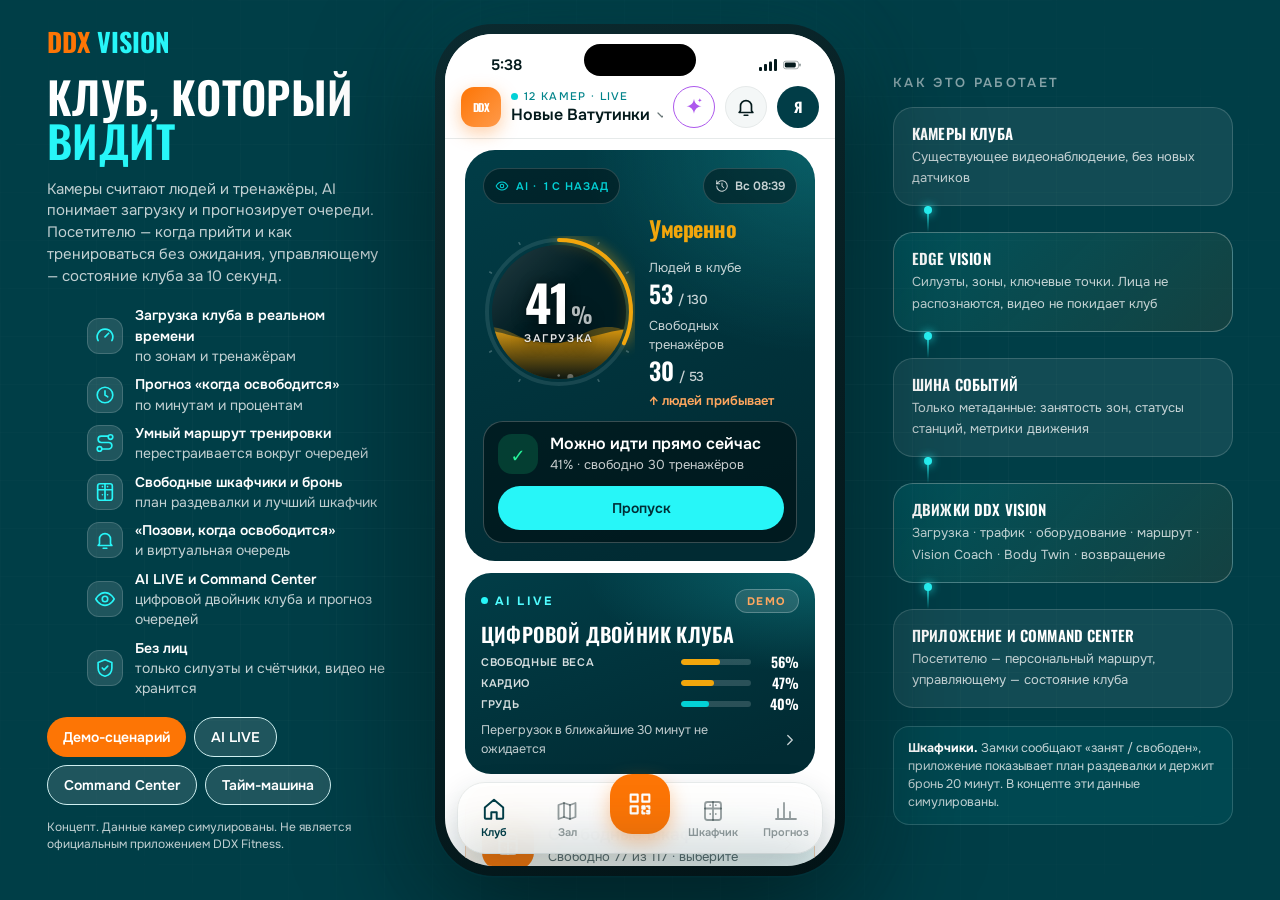
==== commit 3a3a1eb1: "DDX Vision v5: AI-слой клуба (AI LIVE, Command Center, Vision Coach, Body Twin, динамический маршрут" ====
--- a/index.html
+++ b/index.html
@@ -3,8 +3,8 @@
 <head>
 <meta charset="utf-8">
 <meta name="viewport" content="width=device-width, initial-scale=1, viewport-fit=cover, user-scalable=no">
-<title>DDX Vision — загрузка клуба в реальном времени</title>
-<meta name="description" content="Концепт приложения для DDX Fitness: загрузка клуба, свободные тренажёры, свободные шкафчики с бронью, прогноз «когда освободится» и маршрут тренировки без очередей.">
+<title>DDX Vision — интеллект физического клуба</title>
+<meta name="description" content="Концепт DDX Vision для DDX Fitness: цифровой двойник клуба (AI LIVE), прогноз перегрузок, умный маршрут тренировки, Vision Coach, Body Twin и Command Center управляющего. Демо-данные.">
 <meta name="theme-color" content="#FFFFFF">
 <meta name="apple-mobile-web-app-capable" content="yes">
 <meta name="mobile-web-app-capable" content="yes">
@@ -930,10 +930,11 @@
 .splash{background:var(--bg0)}
 .wo{background:var(--bg0)}
 /* виджеты профиля и цифры в «Пульте клуба» */
-.wdg.o,.wdg.o *{color:#fff}
+.wdg.o,.wdg.o *,.wdg.o .num{color:#fff}
 .wdg.o small{opacity:.85}
 .kpi .num{color:var(--text)}
 </style>
+<link rel="stylesheet" href="ai/ai.css">
 </head>
 <body>
 <svg width="0" height="0" style="position:absolute" aria-hidden="true">
@@ -981,18 +982,21 @@
   <!-- ======================== левая панель (только на компьютере) ======================== -->
   <aside class="pitch">
     <div class="pitch-logo"><span class="wm"><b>DDX</b> <i>VISION</i></span></div>
-    <h1>Зал, который <em>видно</em> заранее</h1>
-    <p>Камеры клуба считают людей и занятые тренажёры, а приложение подсказывает, когда прийти, что свободно прямо сейчас в каком порядке тренироваться без очередей и какой шкафчик в раздевалке свободен.</p>
+    <h1>Клуб, который <em>видит</em></h1>
+    <p>Камеры считают людей и тренажёры, AI понимает загрузку и прогнозирует очереди. Посетителю — когда прийти и как тренироваться без ожидания, управляющему — состояние клуба за 10 секунд.</p>
     <ul class="feat">
       <li><span class="fi"><svg class="ico"><use href="#i-gauge"/></svg></span><span><b>Загрузка клуба в реальном времени</b>по зонам и тренажёрам</span></li>
       <li><span class="fi"><svg class="ico"><use href="#i-clock"/></svg></span><span><b>Прогноз «когда освободится»</b>по минутам и процентам</span></li>
       <li><span class="fi"><svg class="ico"><use href="#i-route"/></svg></span><span><b>Умный маршрут тренировки</b>перестраивается вокруг очередей</span></li>
       <li><span class="fi"><svg class="ico"><use href="#i-locker"/></svg></span><span><b>Свободные шкафчики и бронь</b>план раздевалки и лучший шкафчик</span></li>
       <li><span class="fi"><svg class="ico"><use href="#i-bell"/></svg></span><span><b>«Позови, когда освободится»</b>и виртуальная очередь</span></li>
-      <li><span class="fi"><svg class="ico"><use href="#i-shield"/></svg></span><span><b>Без лиц</b>только силуэты и счётчики</span></li>
+      <li><span class="fi"><svg class="ico"><use href="#i-eye"/></svg></span><span><b>AI LIVE и Command Center</b>цифровой двойник клуба и прогноз очередей</span></li>
+      <li><span class="fi"><svg class="ico"><use href="#i-shield"/></svg></span><span><b>Без лиц</b>только силуэты и счётчики, видео не хранится</span></li>
     </ul>
     <div class="pitch-btns">
-      <button class="btn btn--o btn--sm" type="button" data-act="admin">Режим управляющего</button>
+      <button class="btn btn--o btn--sm" type="button" data-act="demo">Демо-сценарий</button>
+      <button class="btn btn--g btn--sm" type="button" data-act="live">AI LIVE</button>
+      <button class="btn btn--g btn--sm" type="button" data-act="command">Command Center</button>
       <button class="btn btn--g btn--sm" type="button" data-act="time">Тайм-машина</button>
     </div>
     <p class="note">Концепт. Данные камер симулированы. Не является официальным приложением DDX Fitness.</p>
@@ -1043,6 +1047,8 @@
             <div class="verdict" data-verdict></div>
           </div>
 
+          <div class="rv" data-ailive></div>
+
           <div class="rv" data-lockerhome></div>
 
           <div class="rv">
@@ -1155,6 +1161,12 @@
           <div class="sec rv"><div class="card reco" data-reco></div></div>
           <div class="sec rv"><button class="btn btn--g btn--w" type="button" data-go="home">Вернуться к режиму посетителя</button></div>
         </section>
+
+        <!-- ============ AI-слой: экраны наполняются модулями ai/ui*.js ============ -->
+        <section class="screen" data-screen="live" aria-label="AI LIVE"><div data-live></div></section>
+        <section class="screen" data-screen="command" aria-label="Command Center"><div data-command></div></section>
+        <section class="screen" data-screen="coach" aria-label="Vision Coach"><div data-coach></div></section>
+        <section class="screen" data-screen="twin" aria-label="Body Twin"><div data-twin></div></section>
       </main>
 
       <nav class="tabbar" aria-label="Разделы">
@@ -1180,15 +1192,15 @@
   <aside class="how">
     <h3>Как это работает</h3>
     <div class="pipe">
-      <div class="pipe-s"><b>Камеры клуба</b><span>12 существующих камер видеонаблюдения, без новых датчиков</span></div>
+      <div class="pipe-s"><b>Камеры клуба</b><span>Существующее видеонаблюдение, без новых датчиков</span></div>
       <div class="pipe-a"></div>
-      <div class="pipe-s is-ai"><b>AI на сервере клуба</b><span>Находит силуэты и занятость тренажёров. Лица не распознаются, видео не уходит из клуба</span></div>
+      <div class="pipe-s is-ai"><b>Edge Vision</b><span>Силуэты, зоны, ключевые точки. Лица не распознаются, видео не покидает клуб</span></div>
       <div class="pipe-a"></div>
-      <div class="pipe-s"><b>Счётчики и события</b><span>«жим ногами занят 6 мин, 3-й подход», «кардио 64%»</span></div>
+      <div class="pipe-s"><b>Шина событий</b><span>Только метаданные: занятость зон, статусы станций, метрики движения</span></div>
       <div class="pipe-a"></div>
-      <div class="pipe-s is-ai"><b>Модель прогноза</b><span>История клуба + турникеты + расписание + погода → загрузка на 3 часа вперёд</span></div>
+      <div class="pipe-s is-ai"><b>Движки DDX Vision</b><span>Загрузка · трафик · оборудование · маршрут · Vision Coach · Body Twin · возвращение</span></div>
       <div class="pipe-a"></div>
-      <div class="pipe-s"><b>Приложение DDX</b><span>Карта, прогноз, очередь к тренажёру и маршрут без ожидания</span></div>
+      <div class="pipe-s"><b>Приложение и Command Center</b><span>Посетителю — персональный маршрут, управляющему — состояние клуба</span></div>
     </div>
     <p class="how-note"><b>Шкафчики.</b> Замки сообщают «занят / свободен», приложение показывает план раздевалки и держит бронь 20 минут. В концепте эти данные симулированы.</p>
   </aside>
@@ -1214,6 +1226,8 @@
   const DAYS = ['Пн', 'Вт', 'Ср', 'Чт', 'Пт', 'Сб', 'Вс'];
   const DAYS_F = ['понедельник', 'вторник', 'среда', 'четверг', 'пятница', 'суббота', 'воскресенье'];
   const app = $('#app');
+  // мост для модулей ai/*.js: хуки жизненного цикла и доступ к данным клуба (заполняется перед стартом)
+  const API = window.DDX = { version: 5, hooks: { tick: [], render: [], frame: [], sim: [], woStart: [], woEnd: [], woStep: [] }, acts: {}, woExtra: null, onGo: null };
 
   /* ============================================================ ДАННЫЕ */
   // клубы — реальные адреса и площади с ddxfitness.ru; вместимость — оценка для демо
@@ -1348,6 +1362,7 @@
     const lp = state.ss.bench2; if (lp) { lp.s = 'busy'; lp.since = 41; lp.left = 12; }
     state.people = Math.round(L * state.club.cap);
     state.hist = [];
+    API.hooks.sim.forEach(f => f());
   }
   const stOf = id => { const s = state.ss[id], e = state.eq.find(x => x.id === id), t = T[e.t]; if (!s) return 'free'; if (s.s === 'service') return 'service'; if (t.cap) return s.used >= t.cap ? 'busy' : s.used >= t.cap - 1 ? 'soon' : 'free'; if (s.s === 'busy') return s.left <= 3 ? 'soon' : 'busy'; return 'free'; };
   function tick() {
@@ -1463,7 +1478,7 @@
   $('[data-push]').addEventListener('click', () => { $('[data-push]').classList.remove('is-on'); pushFn && pushFn(); });
 
   /* ------------------------------------------------------------ навигация */
-  const ORDER = ['home', 'map', 'plan', 'lockers', 'forecast', 'admin'];
+  const ORDER = ['home', 'map', 'plan', 'lockers', 'forecast', 'admin', 'live', 'command', 'coach', 'twin'];
   let ignorePop = false;
   function go(name, opt = {}) {
     if (!name || name === state.screen) { if (name) $(`[data-screen="${name}"]`).scrollTo({ top: 0, behavior: 'smooth' }); return; }
@@ -1475,6 +1490,7 @@
     $(`[data-screen="${name}"]`).scrollTop = 0;
     render(true);
     if (name === 'map') layoutSeg($('[data-seg="layer"]'));
+    if (API.onGo) API.onGo(name);
   }
   app.addEventListener('click', e => {
     const g = e.target.closest('[data-go]'); if (g) { go(g.dataset.go); return; }
@@ -1484,9 +1500,10 @@
   function act(k, el) {
     buzz(6);
     if (k === 'qr') openQR(); else if (k === 'clubs') openClubs(); else if (k === 'profile') openProfile(); else if (k === 'notif') openNotifs();
-    else if (k === 'time') openTime(); else if (k === 'admin') { go('admin'); } else if (k === 'start') startWorkout();
+    else if (k === 'time') openTime(); else if (k === 'admin') { if (API.acts.command) API.acts.command(); else go('admin'); } else if (k === 'start') startWorkout();
     else if (k === 'favs') openFavs();
     else if (k === 'ai') openAI();
+    else if (API.acts[k]) API.acts[k](el);
     else if (k === 'remind') { state.remind = +el.dataset.at; toast('Напомним в ' + hm(state.remind) + ' — пора будет выходить'); renderHome(); }
   }
 
@@ -1747,6 +1764,7 @@
   $('[data-goals]').addEventListener('click', e => { const b = e.target.closest('[data-goal]'); if (!b) return; state.goal = b.dataset.goal; buzz(6); renderGoals(); buildPlan(true); save(); });
   $('[data-dur]').addEventListener('click', e => { const b = e.target.closest('[data-d]'); if (!b) return; state.dur = +b.dataset.d; $$('[data-dur] button').forEach(x => x.classList.toggle('is-on', x === b)); buzz(6); buildPlan(true); save(); });
   function freeAt(type) { // через сколько минут освободится ближайший тренажёр типа
+    const ai = API.freeAtAI && API.freeAtAI(type); if (ai) return ai; // AI-слой учитывает очереди и недоступные станции
     const list = state.eq.filter(e => e.t === type && stOf(e.id) !== 'service'); if (!list.length) return { w: 0, id: null };
     let best = { w: 1e9, id: null };
     list.forEach(e => { const s = state.ss[e.id]; const w = T[type].cap ? (s.used < T[type].cap ? 0 : 3) : s.s === 'busy' ? s.left : 0; if (w < best.w) best = { w, id: e.id }; });
@@ -1788,14 +1806,14 @@
     state.wo = { i: 0, set: 0, rest: 0, restT: 0, t0: performance.now() };
     history.pushState({ ddx: 'wo' }, '');
     try { navigator.wakeLock && navigator.wakeLock.request('screen').then(l => { state.lock = l; }).catch(() => {}); } catch (e) {}
-    wo.classList.add('is-on'); wo.setAttribute('aria-hidden', 'false'); buzz([10, 40, 10]); renderWO(); renderPlan();
+    wo.classList.add('is-on'); wo.setAttribute('aria-hidden', 'false'); buzz([10, 40, 10]); API.hooks.woStart.forEach(f => f()); renderWO(); renderPlan();
   }
   function endWorkout(done, fromPop) {
     try { state.lock && state.lock.release(); state.lock = null; } catch (e) {}
     if (!fromPop && history.state && history.state.ddx === 'wo') { ignorePop = true; history.back(); }
     if (done && state.wo) { const mins = Math.round((performance.now() - state.wo.t0) / 60000) || Math.round(state.plan.total); state.streak = Math.min(4, state.streak + 1); notify('Тренировка завершена 💪', `${state.plan.order.length} упражнений · ожидание всего ${Math.round(state.plan.wait)} мин · +150 баллов вне пика`); }
     if (done) confetti(110);
-    state.wo = null; wo.classList.remove('is-on'); wo.setAttribute('aria-hidden', 'true'); renderPlan();
+    state.wo = null; wo.classList.remove('is-on'); wo.setAttribute('aria-hidden', 'true'); API.hooks.woEnd.forEach(f => f()); renderPlan();
   }
   function renderWO() {
     const W = state.wo; if (!W) return;
@@ -1804,7 +1822,7 @@
     const nxF = nx ? freeAt(nx.ex[1]) : null;
     const restLeft = W.rest ? Math.max(0, Math.ceil((W.restT - performance.now()) / 1000)) : 0;
     const ringP = W.rest ? restLeft / 90 : 0;
-    wo.innerHTML = `<div class="wo-top"><button class="top-btn" type="button" data-wo-x aria-label="Закрыть"><svg class="ico"><use href="#i-x"/></svg></button><span class="wo-step">Упражнение ${W.i + 1} из ${P.order.length}</span><span class="chip" style="height:30px">${Math.floor((performance.now() - W.t0) / 60000)}′</span></div>
+    wo.innerHTML = `<div class="wo-top"><button class="top-btn" type="button" data-wo-x aria-label="Закрыть"><svg class="ico"><use href="#i-x"/></svg></button><span class="wo-step">Упражнение ${W.i + 1} из ${P.order.length}</span><span class="chip" style="height:30px">${Math.floor((performance.now() - W.t0) / 60000)}′</span></div>${API.woExtra ? API.woExtra(W, P, o) : ''}
       <h2>${o.ex[0]}</h2><p class="wo-eq">${e ? T[e.t].e + ' ' + T[e.t].n + (T[e.t].cap ? '' : ' №' + e.n) + ' · ' + ZONES[T[e.t].z].n : ''}</p>
       <div class="wo-ring"><svg viewBox="0 0 230 230"><circle class="r1" cx="115" cy="115" r="100"/><circle class="r2" cx="115" cy="115" r="100" pathLength="100" stroke-dasharray="100" stroke-dashoffset="${(100 - ringP * 100).toFixed(1)}"/></svg>
         <div>${W.rest ? `<b class="num">${restLeft}</b><span>отдых, сек</span>` : sets > 1 ? `<b class="num">${W.set + 1}<small style="font-size:24px;opacity:.5">/${sets}</small></b><span>подход</span>` : `<b class="num">${Math.round(exMins(o.ex))}′</b><span>в своём темпе</span>`}</div></div>
@@ -1816,13 +1834,13 @@
   wo.addEventListener('click', e => {
     const W = state.wo; if (!W) return; const o = state.plan.order[W.i];
     if (e.target.closest('[data-wo-x]')) { endWorkout(false); return; }
-    if (e.target.closest('[data-wo-skip]')) { buzz(6); if (W.rest) W.rest = 0; else { W.i++; W.set = 0; } renderWO(); renderPlan(); return; }
+    if (e.target.closest('[data-wo-skip]')) { buzz(6); if (W.rest) W.rest = 0; else { W.i++; W.set = 0; } API.hooks.woStep.forEach(f => f()); renderWO(); renderPlan(); return; }
     if (e.target.closest('[data-wo-done]')) {
       buzz(12);
       if (W.rest) { W.rest = 0; }
       else if (o.ex[2] > 1 && W.set + 1 < o.ex[2]) { W.set++; W.rest = 1; W.restT = performance.now() + 90000; }
       else { W.i++; W.set = 0; W.rest = 0; if (W.i >= state.plan.order.length) { endWorkout(true); return; } toast('Следующее: ' + state.plan.order[W.i].ex[0]); }
-      renderWO(); renderPlan();
+      API.hooks.woStep.forEach(f => f()); renderWO(); renderPlan();
     }
   });
 
@@ -1951,12 +1969,16 @@
         <button class="ml" type="button" data-pm="privacy"><span class="mi"><svg class="ico"><use href="#i-shield"/></svg></span><span><b>Приватность камер</b><small>как мы видим зал без лиц</small></span><svg class="ico"><use href="#i-right"/></svg></button>
         <button class="ml" type="button" data-pm="time"><span class="mi"><svg class="ico"><use href="#i-time"/></svg></span><span><b>Тайм-машина</b><small>посмотреть клуб в любое время</small></span><svg class="ico"><use href="#i-right"/></svg></button>
         <button class="ml" type="button" data-pm="install"><span class="mi"><svg class="ico"><use href="#i-phone"/></svg></span><span><b>Установить на телефон</b><small>иконка на экране «Домой»</small></span><svg class="ico"><use href="#i-right"/></svg></button>
-        <button class="ml orange" type="button" data-pm="admin"><span class="mi"><svg class="ico"><use href="#i-cam"/></svg></span><span><b>Режим управляющего</b><small>камеры, сигналы, аналитика</small></span><svg class="ico"><use href="#i-right"/></svg></button>
-      </div><p class="ver">DDX Vision · версия 4 · 7 октября 2026</p>`, 'profile');
+        <button class="ml" type="button" data-pm="twin"><span class="mi"><svg class="ico"><use href="#i-heart"/></svg></span><span><b>Body Twin</b><small>прогресс, цели, тренировочная история</small></span><svg class="ico"><use href="#i-right"/></svg></button>
+        <button class="ml" type="button" data-pm="coach"><span class="mi"><svg class="ico"><use href="#i-eye"/></svg></span><span><b>Vision Coach</b><small>подсказки по технике · только с вашего согласия</small></span><svg class="ico"><use href="#i-right"/></svg></button>
+        <button class="ml" type="button" data-pm="privacyai"><span class="mi"><svg class="ico"><use href="#i-shield"/></svg></span><span><b>Данные и согласия</b><small>что хранится, сроки, удаление</small></span><svg class="ico"><use href="#i-right"/></svg></button>
+        <button class="ml orange" type="button" data-pm="admin"><span class="mi"><svg class="ico"><use href="#i-cam"/></svg></span><span><b>Command Center</b><small>для управляющего: клуб за 10 секунд</small></span><svg class="ico"><use href="#i-right"/></svg></button>
+        <button class="ml orange" type="button" data-pm="demo"><span class="mi"><svg class="ico"><use href="#i-play"/></svg></span><span><b>Демо-сценарий</b><small>для презентации руководству</small></span><svg class="ico"><use href="#i-right"/></svg></button>
+      </div><p class="ver">DDX Vision · версия 5 · 8 октября 2026</p>`, 'profile');
   }
   sheetB.addEventListener('click', e => {
     const b = e.target.closest('[data-pm]'); if (!b) return; buzz(6); const k = b.dataset.pm;
-    if (k === 'admin') go('admin'); else if (k === 'time') openTime(); else if (k === 'privacy') openPrivacy(); else if (k === 'install') openInstall();
+    if (k === 'admin') act('admin'); else if (k === 'time') openTime(); else if (k === 'privacy') openPrivacy(); else if (k === 'install') openInstall(); else if (API.acts[k]) API.acts[k]();
     else if (k === 'push') { if ('Notification' in window) Notification.requestPermission().then(p => { toast(p === 'granted' ? 'Уведомления включены' : 'Уведомления не разрешены в браузере'); if (p === 'granted') notify('Готово!', 'Так будут выглядеть уведомления DDX Vision'); }); else toast('Браузер не поддерживает уведомления'); }
   });
   function openPrivacy() {
@@ -2446,24 +2468,32 @@
     if (state.screen === 'forecast' && (full || frame % 10 === 0)) { renderDays(); renderForecast(); }
     if (state.screen === 'admin') renderAdmin();
     if (state.screen === 'lockers') renderLockers();
-    if (state.screen === 'plan' && (full || frame % 3 === 0)) buildPlan(false);
+    if (state.screen === 'plan' && !state.wo && (full || frame % 3 === 0)) buildPlan(false); // во время тренировки маршрут меняет только Routing Engine
     if (state.wo && frame % 2 === 0) renderWO();
-    if (sheetUpd && (sheetKind === 'eq' || sheetKind === 'clubs' || sheetKind === 'locker')) sheetUpd();
+    if (sheetUpd) sheetUpd();
+    API.hooks.render.forEach(f => { try { f(full); } catch (e) { console.error(e); } });
     $$('[data-clock]').forEach(c => { const d = new Date(); c.textContent = d.getHours() + ':' + pad(d.getMinutes()); });
   }
   function loop() {
-    frame++; tick(); trackPeople(); syncDots(); lkTick(); render(false); renderIsland();
+    frame++; tick(); API.hooks.tick.forEach(f => { try { f(); } catch (e) { console.error(e); } }); trackPeople(); syncDots(); lkTick(); render(false); renderIsland();
   }
   // анимации кадров: точки людей, камеры, таймер отдыха
   function raf(t) {
     requestAnimationFrame(raf);
     if (document.hidden) return;
     animDots(); drawLiquid(t);
+    API.hooks.frame.forEach(f => { try { f(t); } catch (e) { console.error(e); } });
     if (state.screen === 'admin') CAMS.forEach(c => drawCam(c, t));
   }
   // при смене шторки — сбросить временные обработчики тайм-машины
   const mo = new MutationObserver(() => { if (sheetKind !== 'time') { sheetB.oninput = null; sheetB.onclick = null; } });
   mo.observe(sheetB, { childList: true });
+
+  Object.assign(API, {
+    $, $$, clamp, rnd, pick, pad, hm, plural, REDUCE, buzz, state, T, ZONES, GOALS, CLASSES, TIPS, CLUBS, DAYS, DAYS_F, LV, svgNS, app, sheet, sheetB,
+    now, mskNow, curLoad, loadAt, predict, windows, stOf, typeStat, bestUnit, freeAt, exMins, zoneStats, eqLine,
+    openSheet, closeSheet, go, toast, notify, openEq, startWorkout, endWorkout, buildPlan, renderPlan, renderGoals, renderWO, render, save, confetti, tweenNum, setH, layoutSeg, initSim, lkFreeTotal
+  });
 
   /* ================================================================ СТАРТ */
   $('[data-clubname]').textContent = state.club.name; $('[data-camsline]').textContent = state.club.cams + ' камер · live';
@@ -2514,5 +2544,14 @@
   addEventListener('appinstalled',function(){try{localStorage.setItem(KEY,'1')}catch(e){}box.remove()});
 })();
 </script>
+<!-- AI-слой DDX Vision: ядро, Vision Coach, Body Twin, маршрут, интерфейс -->
+<script src="ai/core.js"></script>
+<script src="ai/coach.js"></script>
+<script src="ai/twin.js"></script>
+<script src="ai/routing.js"></script>
+<script src="ai/ui.js"></script>
+<script src="ai/ui2.js"></script>
+<script src="ai/ui3.js"></script>
+<script src="ai/ui4.js"></script>
 </body>
 </html>
--- a/ai/ai.css
+++ b/ai/ai.css
@@ -0,0 +1,288 @@
+/* =====================================================================
+   DDX Vision — стили AI-слоя (AI LIVE, Command Center, Vision Coach, Body Twin, демо-сценарий).
+   Используют токены основного приложения (--teal, --cyan, --orange, --line …): визуальный язык не меняется.
+   ===================================================================== */
+
+/* ---------- общие кусочки ---------- */
+.ai-head { display: flex; align-items: flex-start; justify-content: space-between; gap: 12px; }
+.ai-head .h-sub { margin-bottom: 12px; }
+.ai-nav { margin-bottom: 12px; }
+.ai-badge { flex: none; display: inline-flex; align-items: center; gap: 6px; height: 28px; padding: 0 11px; border-radius: var(--pill); font: 700 11px/1 var(--sans); letter-spacing: .14em; margin-top: 4px; }
+.ai-badge.is-demo { background: rgba(253, 117, 5, .1); color: var(--orange3); border: 1px solid #F6D2B4; }
+.ai-badge.is-live { background: rgba(15, 168, 102, .12); color: var(--ok2); border: 1px solid rgba(15, 168, 102, .35); }
+.ai-badge i { width: 7px; height: 7px; border-radius: 50%; background: var(--ok); animation: live 1.8s infinite; }
+.ai-dot { display: inline-block; width: 7px; height: 7px; border-radius: 50%; background: var(--cyan2); box-shadow: 0 0 0 0 rgba(39, 246, 248, .7); animation: live 1.8s infinite; vertical-align: 1px; margin-right: 7px; }
+.ai-label { font: 600 11px/1 var(--sans); letter-spacing: .16em; text-transform: uppercase; color: rgba(255, 255, 255, .72); }
+.ai-label.dark, .ai-cap.dark { color: var(--mute); }
+.ai-cap { display: block; font: 600 11px/1 var(--sans); letter-spacing: .14em; text-transform: uppercase; color: var(--mute); margin-bottom: 8px; }
+.ai-tag { display: inline-block; font: 700 9.5px/1 var(--sans); letter-spacing: .14em; text-transform: uppercase; color: var(--cyanT); margin-bottom: 5px; }
+.ai-h3 { font: 600 17px/1.2 var(--display); text-transform: uppercase; letter-spacing: .01em; margin: 20px 0 10px; }
+.ai-h4 { font: 600 11.5px/1 var(--sans); letter-spacing: .14em; text-transform: uppercase; color: var(--mute); margin: 18px 0 8px; }
+.ai-foot { font-size: 12px; line-height: 1.45; color: var(--dim); margin: 10px 0 0; }
+.ai-rec { margin-top: 8px; padding: 14px 16px; border-radius: 20px; background: linear-gradient(135deg, rgba(3, 209, 214, .10), rgba(253, 117, 5, .06)); border: 1px solid var(--line); }
+.ai-rec b { display: block; font: 600 14.5px/1.3 var(--sans); }
+.ai-rec p { font-size: 12.5px; color: var(--mute); margin: 4px 0 0; }
+.lvchip { display: inline-flex; align-items: center; height: 22px; padding: 0 9px; border-radius: 11px; font: 700 10px/1 var(--sans); letter-spacing: .07em; white-space: nowrap; }
+.lv-LOW { background: rgba(3, 209, 214, .16); color: #00838A; } .lv-NORMAL { background: rgba(242, 166, 12, .18); color: #8F5600; }
+.lv-BUSY { background: rgba(253, 117, 5, .16); color: #B84F00; } .lv-CRITICAL { background: rgba(229, 72, 61, .14); color: #C0281E; }
+.ai-hero .lvchip, .aic .lvchip { background: rgba(255, 255, 255, .12); }
+.ai-hero .lv-LOW { color: #51FCFF; } .ai-hero .lv-NORMAL { color: #FFD27A; } .ai-hero .lv-BUSY { color: #FFA75F; } .ai-hero .lv-CRITICAL { color: #FF8F86; }
+.eqchip { display: inline-flex; align-items: center; gap: 6px; height: 24px; padding: 0 9px; border-radius: var(--pill); border: 1px solid var(--c); font: 700 9.5px/1 var(--sans); letter-spacing: .05em; white-space: nowrap; }
+.eqchip i { width: 7px; height: 7px; border-radius: 50%; background: var(--c); }
+
+/* ---------- тёмно-бирюзовая карточка (как карточка клуба) ---------- */
+.ai-hero { --text: #fff; --mute: rgba(255, 255, 255, .76); --line: rgba(255, 255, 255, .16); position: relative; border-radius: 28px; padding: 18px; color: #fff; overflow: hidden; background: radial-gradient(120% 90% at 100% 0%, rgba(39, 246, 248, .2), transparent 55%), linear-gradient(160deg, #013D47, #012B33 88%); }
+.ai-hero-top { display: flex; justify-content: space-between; align-items: center; gap: 8px; }
+.ai-upd { font: 600 11px/1 var(--sans); color: rgba(255, 255, 255, .7); display: inline-flex; align-items: center; }
+.ai-stats { display: grid; grid-template-columns: 1fr 1fr; gap: 12px; margin: 14px 0 12px; }
+.ai-stats small { display: block; font: 600 10.5px/1 var(--sans); letter-spacing: .15em; color: rgba(255, 255, 255, .7); margin-bottom: 6px; }
+.ai-stats .num { display: block; font-size: 54px; line-height: .95; color: #fff; }
+.ai-stats .num em { font-size: 26px; font-style: normal; opacity: .65; margin-left: 2px; }
+.ai-zrows { display: grid; gap: 6px; }
+.ai-zr { display: grid; grid-template-columns: minmax(0, 1fr) 54px 38px 78px; gap: 8px; align-items: center; width: 100%; padding: 6px 0; text-align: left; border-radius: 10px; transition: background-color .3s; }
+.ai-zr:active { background: rgba(255, 255, 255, .06); }
+.ai-zn { font: 600 11.5px/1.1 var(--sans); letter-spacing: .06em; text-transform: uppercase; white-space: nowrap; overflow: hidden; text-overflow: ellipsis; }
+.ai-zb { height: 6px; border-radius: 3px; background: rgba(255, 255, 255, .16); overflow: hidden; }
+.ai-zb i { display: block; height: 100%; border-radius: 3px; transition: width .9s var(--ease), background-color .9s; }
+.ai-zr .num { font-size: 16px; text-align: right; color: #fff; }
+.ai-zr .lvchip { justify-self: end; }
+.ai-sum { font-size: 13px; line-height: 1.45; color: rgba(255, 255, 255, .86); margin: 14px 0 0; }
+.ai-zr.is-spot { outline: 2px solid #27F6F8; outline-offset: 3px; animation: spot 1.3s ease-in-out infinite; }
+@keyframes spot { 50% { outline-color: rgba(39, 246, 248, .25); } }
+.ai-seg { margin: 14px 0 12px; } .ai-seg button { flex: 1; }
+.ai-crit { position: relative; margin-bottom: 12px; padding: 16px 18px; border-radius: 24px; color: #fff; background: linear-gradient(135deg, #E5483D, #C0281E); display: grid; gap: 6px; }
+.ai-crit.ok { background: linear-gradient(160deg, #013D47, #012B33); }
+.ai-crit .num { font-size: 54px; line-height: 1; } .ai-crit .num em { font-size: 20px; font-style: normal; opacity: .8; }
+.ai-crit small { font-size: 12.5px; color: rgba(255, 255, 255, .85); }
+.ai-crit.now { animation: critpulse 1.6s ease-in-out infinite; }
+@keyframes critpulse { 50% { box-shadow: 0 0 0 6px rgba(229, 72, 61, .18); } }
+.ai-tiles { display: grid; grid-template-columns: repeat(3, 1fr); gap: 8px; margin-top: 16px; }
+.ai-tile { display: grid; gap: 3px; justify-items: start; text-align: left; padding: 14px 12px; border-radius: 20px; background: var(--card); border: 1px solid var(--line); transition: transform .3s var(--spring); }
+.ai-tile:active { transform: scale(.97); }
+.ai-ti { width: 36px; height: 36px; border-radius: 12px; display: grid; place-items: center; background: var(--card2); color: var(--teal); margin-bottom: 6px; }
+.ai-tile b { font: 600 13px/1.2 var(--sans); } .ai-tile small { font-size: 11px; color: var(--mute); }
+
+/* ---------- карточка на главной ---------- */
+.aic { position: relative; display: grid; gap: 10px; width: 100%; margin-top: 12px; padding: 16px; border-radius: 26px; text-align: left; color: #fff; overflow: hidden; background: radial-gradient(120% 90% at 100% 0%, rgba(39, 246, 248, .22), transparent 55%), linear-gradient(160deg, #013D47, #012B33 90%); transition: transform .3s var(--spring); }
+.aic:active { transform: scale(.985); }
+.aic-top { display: flex; justify-content: space-between; align-items: center; }
+.aic-t { font: 700 12px/1 var(--sans); letter-spacing: .18em; color: #51FCFF; }
+.aic .ai-badge { margin-top: 0; height: 24px; background: rgba(255, 255, 255, .12); border-color: rgba(255, 255, 255, .25); color: #FFA75F; }
+.aic .ai-badge.is-live { color: #7DF0B8; }
+.aic-h { font: 600 20px/1.1 var(--display); letter-spacing: .01em; text-transform: uppercase; }
+.aic-z { display: grid; gap: 7px; }
+.aic-r { display: grid; grid-template-columns: minmax(0, 1fr) 70px 38px; gap: 10px; align-items: center; }
+.aic-r em { font: 600 11px/1.1 var(--sans); font-style: normal; letter-spacing: .06em; text-transform: uppercase; color: rgba(255, 255, 255, .84); white-space: nowrap; overflow: hidden; text-overflow: ellipsis; }
+.aic-b { height: 6px; border-radius: 3px; background: rgba(255, 255, 255, .16); overflow: hidden; } .aic-b i { display: block; height: 100%; border-radius: 3px; transition: width .9s var(--ease); }
+.aic-r u { text-decoration: none; font: 600 14px/1 var(--display); text-align: right; }
+.aic-f { display: flex; align-items: center; gap: 6px; font-size: 12.5px; color: rgba(255, 255, 255, .76); }
+.aic-f.warn { color: #FFB27A; } .aic-f .ico { margin-left: auto; width: 18px; height: 18px; }
+
+/* ---------- цифровой двойник ---------- */
+.tw-card { padding: 10px 8px 6px; }
+.tw-svg { display: block; width: 100%; height: auto; aspect-ratio: 360 / 470; overflow: visible; }
+.tz { cursor: pointer; outline: none; }
+.tz-r { stroke-width: 1.2; stroke-opacity: .6; transition: fill-opacity 1.2s, stroke 1.2s; }
+.tz:focus-visible .tz-r { stroke-width: 2.4; }
+.tz-n { font: 600 9px/1 var(--sans); letter-spacing: .07em; fill: var(--text); fill-opacity: .82; pointer-events: none; }
+.tz-p { font: 700 15px/1 var(--display); pointer-events: none; transition: fill 1s; }
+.tz-p.big { font-size: 24px; }
+.tz-f { font: 600 8px/1 var(--sans); fill: var(--mute); pointer-events: none; }
+.tz-hit { fill: transparent; }
+.tw-heat ellipse { transition: opacity 1.4s, fill 1.4s; }
+.eqd { fill: #0FA866; pointer-events: none; transition: fill .6s; }
+.eqd.s-IN_USE { fill: #E5483D; } .eqd.s-QUEUE { fill: #FD7505; stroke: #B84F00; stroke-width: 1.4; }
+.eqd.s-OFFLINE { fill: #9AA8AA; opacity: .55; } .eqd.s-MAINTENANCE { fill: none; stroke: #7A8A8C; stroke-width: 1.2; stroke-dasharray: 2 2; } .eqd.s-UNKNOWN { fill: #AD58ED; opacity: .7; }
+.tz-ppl circle { fill: #013D47; fill-opacity: .6; pointer-events: none; }
+.tz.is-crit .tz-r { animation: twcrit 1.7s ease-in-out infinite; }
+@keyframes twcrit { 50% { stroke-width: 2.8; stroke-opacity: 1; } }
+.tz.is-sel .tz-r { stroke-width: 2.6; stroke-opacity: 1; }
+.tw-door { stroke: var(--orange); stroke-width: 3; stroke-linecap: round; fill: none; }
+.tw-scan { animation: twscan 7.5s linear infinite; pointer-events: none; }
+@keyframes twscan { to { transform: translateY(540px); } }
+.no-heat .tw-heat, .no-eq .tz-eq, .no-ppl .tz-ppl { display: none; }
+.tw-layers { display: flex; gap: 6px; padding: 8px 6px 2px; }
+.tw-layers .chip { height: 30px; font-size: 12px; }
+.tw-leg { padding-top: 6px; }
+
+/* ---------- прогноз, оборудование, лист зоны ---------- */
+.pc-card { padding: 6px 14px 8px; }
+.pc-h, .pc-row { display: grid; grid-template-columns: 1.15fr 1fr 1fr 1fr; gap: 8px; align-items: center; }
+.pc-h { padding: 8px 0 4px; } .pc-h small { font-size: 10.5px; color: var(--mute); }
+.pc-row { width: 100%; padding: 9px 0; text-align: left; border-top: 1px solid var(--line); }
+.pc-n { font: 600 11.5px/1.15 var(--sans); letter-spacing: .05em; text-transform: uppercase; }
+.pc-n em { font-style: normal; margin-left: 4px; } .pc-n .up { color: var(--orange3); } .pc-n .dn { color: var(--ok2); }
+.pc-v { display: grid; gap: 4px; } .pc-v i { display: block; height: 6px; border-radius: 3px; background: rgba(4, 26, 28, .08); overflow: hidden; } .pc-v u { display: block; height: 100%; border-radius: 3px; transition: width .9s var(--ease); }
+.pc-v small { font-size: 10.5px; color: var(--mute); }
+.ai-fl { padding-bottom: 10px; }
+.ai-eql { display: grid; gap: 6px; }
+.eqx { display: grid; grid-template-columns: minmax(0, 1fr) auto 52px; gap: 8px; align-items: center; width: 100%; padding: 10px 12px; border-radius: 16px; background: var(--bg1); text-align: left; }
+.eqx-n b { display: block; font: 600 13.5px/1.2 var(--sans); } .eqx-n small { font-size: 11.5px; color: var(--mute); } .eqx-t { font-size: 12px; color: var(--mute); text-align: right; }
+.zs-bars { display: grid; gap: 8px; margin: 12px 0 14px; }
+.zs-b { display: grid; grid-template-columns: 44px 1fr 44px; gap: 10px; align-items: center; } .zs-b small { font-size: 12px; color: var(--mute); }
+.zs-b i { display: block; height: 8px; border-radius: 4px; background: rgba(4, 26, 28, .08); overflow: hidden; } .zs-b u { display: block; height: 100%; border-radius: 4px; transition: width .6s var(--ease); } .zs-b .num { text-align: right; font-size: 16px; }
+.zs-eq { display: grid; gap: 6px; }
+
+/* ---------- режим данных и приватность ---------- */
+.pv-card { padding: 4px 14px; margin-bottom: 14px; }
+.pv-row { display: grid; grid-template-columns: 1fr auto; gap: 2px 10px; align-items: center; padding: 11px 0; border-top: 1px solid var(--line); } .pv-row:first-child { border-top: 0; }
+.pv-row b { font: 600 13.5px/1.2 var(--sans); } .pv-row small { grid-column: 1; font-size: 11.5px; color: var(--mute); } .pv-s { grid-column: 2; grid-row: 1 / span 2; font: 700 10px/1 var(--sans); letter-spacing: .1em; padding: 6px 9px; border-radius: 9px; }
+.pv-s.demo { background: rgba(253, 117, 5, .12); color: var(--orange3); } .pv-s.ok { background: rgba(15, 168, 102, .14); color: var(--ok2); } .pv-s.err { background: rgba(229, 72, 61, .14); color: var(--bad); }
+.fld { display: grid; gap: 5px; margin-bottom: 10px; } .fld small { font-size: 12px; color: var(--mute); }
+.fld input { height: 48px; padding: 0 14px; border-radius: 14px; border: 1px solid var(--line2); background: var(--bg1); font-size: 15px; -webkit-user-select: text; user-select: text; }
+.pv-flow { display: flex; align-items: center; gap: 6px; margin: 0 0 14px; font: 600 12px/1.2 var(--sans); }
+.pv-flow span { flex: 1; text-align: center; padding: 10px 6px; border-radius: 12px; background: var(--bg1); border: 1px solid var(--line); } .pv-flow .a { background: var(--teal); color: #fff; border-color: var(--teal); } .pv-flow i { font-style: normal; color: var(--dim); }
+.ret-row { margin-bottom: 8px; } .ret-row small { display: block; font-size: 12px; color: var(--mute); margin-bottom: 4px; } .ret-row .chips { padding-left: 0; padding-right: 0; margin: 0; }
+.cz-grid { display: grid; grid-template-columns: 1fr 1fr; gap: 6px; } .cz { display: grid; padding: 8px 10px; border-radius: 12px; border: 1px solid var(--line); font: 600 12px/1.2 var(--sans); } .cz small { font-weight: 500; color: var(--mute); } .cz.off { opacity: .6; }
+.audit { display: grid; } .au { display: grid; gap: 2px; padding: 8px 0; border-top: 1px solid var(--line); font-size: 12px; } .au b { font-weight: 600; } .au span { color: var(--mute); } .au small { color: var(--dim); }
+
+/* ---------- Command Center ---------- */
+.ai-rec .al-a, .rp-card .al-a, .cc-a .al-a { display: flex; gap: 6px; flex-wrap: wrap; margin-top: 10px; }
+.ai-rec .al-a button, .rp-card .al-a button, .cc-a .al-a button { height: 34px; padding: 0 14px; border-radius: var(--pill); font: 600 12.5px/1 var(--sans); background: var(--card2); border: 1px solid var(--line); }
+.ai-rec .al-a button.pri, .rp-card .al-a button.pri, .cc-a .al-a button.pri { background: var(--orange); border-color: var(--orange); color: #fff; }
+.cc-foot .btn { white-space: normal; height: auto; min-height: 52px; padding: 12px 16px; text-align: center; line-height: 1.25; }
+.cc-sum { margin-bottom: 12px; }
+.cc-line { font: 500 17px/1.35 var(--sans); margin: 12px 0 0; color: #fff; }
+.cc-kpis { display: grid; grid-template-columns: 1fr 1fr; gap: 8px; }
+.cc-k { padding: 14px 14px 12px; }
+.cc-k small { font: 600 10px/1.2 var(--sans); letter-spacing: .14em; text-transform: uppercase; margin-bottom: 10px; }
+.cc-k .num { display: block; font-size: 40px; line-height: 1; margin-bottom: 4px; }
+.cc-k span { font-size: 12px; color: var(--mute); }
+.sec-n { font-size: 12px; color: var(--mute); }
+.eq-card { padding: 14px; }
+.eq-stack { display: flex; gap: 2px; height: 12px; margin-bottom: 14px; } .eq-stack i { border-radius: 4px; min-width: 6px; }
+.eq-leg { display: grid; grid-template-columns: 1fr 1fr; gap: 8px 14px; font-size: 11.5px; color: var(--mute); }
+.eq-leg span { display: flex; align-items: center; gap: 6px; } .eq-leg i { width: 8px; height: 8px; border-radius: 50%; flex: none; } .eq-leg b { margin-left: auto; color: var(--text); font-variant-numeric: tabular-nums; }
+.cc-tr { padding: 14px; }
+.tf-io { display: grid; grid-template-columns: repeat(3, 1fr); gap: 8px; }
+.tf-io small { display: block; font: 600 9.5px/1 var(--sans); letter-spacing: .12em; color: var(--mute); margin-bottom: 6px; } .tf-io .num { font-size: 28px; line-height: 1; }
+.tf-list { margin-top: 12px; border-top: 1px solid var(--line); }
+.tf { display: grid; grid-template-columns: minmax(0, 1fr) auto auto; gap: 8px; align-items: baseline; padding: 8px 0; font-size: 12.5px; border-bottom: 1px solid var(--line); } .tf:last-child { border-bottom: 0; }
+.tf em { font-style: normal; color: var(--cyanT); } .tf .num { font-size: 18px; } .tf small { font-size: 10.5px; color: var(--mute); }
+.cc-auto { margin-top: 12px; } .cc-eff { font-size: 12px; color: var(--cyanT); margin: 8px 0 0; }
+.ev-meta { display: flex; flex-wrap: wrap; gap: 4px 14px; font-size: 11.5px; color: var(--mute); margin: -4px 0 10px; }
+.rt-list { display: grid; gap: 12px; }
+.rt { display: grid; grid-template-columns: 138px 1fr 42px; gap: 10px; align-items: center; font: 600 10.5px/1.2 var(--sans); letter-spacing: .04em; }
+.rt i { display: block; height: 8px; border-radius: 4px; background: rgba(4, 26, 28, .08); overflow: hidden; } .rt u { display: block; height: 100%; border-radius: 4px; } .rt .num { text-align: right; font-size: 16px; }
+.rp-card { padding: 16px; } .rp-grid { display: grid; grid-template-columns: repeat(3, 1fr); gap: 14px 8px; }
+.rp-grid small { display: block; font: 600 9.5px/1.2 var(--sans); letter-spacing: .1em; color: var(--mute); margin-bottom: 6px; } .rp-grid .num { font-size: 26px; line-height: 1; } .rp-grid .num em { font-size: 13px; font-style: normal; opacity: .6; } .rp-z { font: 700 14px/1.2 var(--display); text-transform: uppercase; }
+.rp-sum { font-size: 13.5px; line-height: 1.5; margin: 14px 0 12px; }
+.cc-gate { padding: 18px; } .cc-gate b { display: block; font: 700 19px/1.2 var(--display); margin-bottom: 6px; } .cc-gate p { color: var(--mute); font-size: 13px; margin: 0 0 14px; }
+.cc-foot { display: grid; gap: 8px; }
+.cc-ask { display: grid; gap: 8px; }
+.cc-sug.chips { margin: 0; padding-left: 0; padding-right: 0; flex-wrap: wrap; overflow: visible; } .cc-sug .chip { height: auto; min-height: 34px; padding: 8px 12px; white-space: normal; text-align: left; }
+.cc-log { display: grid; gap: 8px; max-height: 360px; overflow-y: auto; scrollbar-width: none; } .cc-log::-webkit-scrollbar { display: none; } .cc-log:empty { display: none; }
+.cc-q { justify-self: end; max-width: 88%; padding: 10px 14px; border-radius: 18px 18px 6px 18px; background: var(--orange); color: #fff; font-size: 14px; }
+.cc-a { max-width: 96%; padding: 12px 14px; border-radius: 18px 18px 18px 6px; background: var(--bg1); border: 1px solid var(--line); font-size: 14px; line-height: 1.45; -webkit-user-select: text; user-select: text; }
+.cc-a.sys { background: linear-gradient(135deg, rgba(3, 209, 214, .12), rgba(253, 117, 5, .06)); border-color: rgba(3, 209, 214, .35); }
+.cc-a .ai-tag { display: block; }
+.cc-src { display: flex; flex-wrap: wrap; gap: 4px; margin-top: 8px; } .cc-src span { font-size: 10px; padding: 3px 8px; border-radius: 9px; background: rgba(1, 61, 71, .08); color: var(--teal); }
+.cc-form { display: grid; grid-template-columns: 1fr 48px; gap: 8px; }
+.cc-form input { height: 48px; padding: 0 16px; border-radius: var(--pill); border: 1px solid var(--line2); background: var(--bg1); font-size: 15px; min-width: 0; -webkit-user-select: text; user-select: text; }
+.cc-form .send { width: 48px; height: 48px; border-radius: 50%; background: var(--orange); color: #fff; display: grid; place-items: center; }
+.zcam { position: relative; border-radius: 18px; overflow: hidden; background: #021619; aspect-ratio: 4 / 3; margin-bottom: 12px; } .zcam canvas { width: 100%; height: 100%; display: block; }
+.zcam-h { position: absolute; left: 10px; top: 10px; font: 700 9.5px/1 var(--sans); letter-spacing: .1em; color: #9FF5F6; text-shadow: 0 1px 2px #000; } .zcam-h i { display: inline-block; width: 6px; height: 6px; border-radius: 50%; background: var(--bad); margin-right: 6px; animation: blink 1s steps(2) infinite; }
+.zcam-f { position: absolute; left: 10px; bottom: 10px; padding: 5px 8px; border-radius: 8px; background: rgba(0, 13, 15, .72); color: #fff; font: 600 11px/1 var(--sans); }
+
+/* ---------- маршрут тренировки ---------- */
+.rt-card { margin: 12px 0 4px; padding: 14px 16px; border-radius: 22px; color: #fff; background: radial-gradient(120% 90% at 100% 0%, rgba(39, 246, 248, .2), transparent 55%), linear-gradient(160deg, #013D47, #012B33 90%); animation: rise .5s var(--ease) both; }
+.rt-top { display: flex; justify-content: space-between; align-items: center; gap: 8px; margin-bottom: 8px; } .rt-t { font-size: 12px; color: rgba(255, 255, 255, .72); }
+.rt-l1 { font-size: 13.5px; color: rgba(255, 255, 255, .84); margin: 0 0 4px; }
+.rt-l2 { display: flex; align-items: center; gap: 8px; font: 600 16px/1.25 var(--sans); margin: 0 0 6px; } .rt-l2 .ico { width: 20px; height: 20px; color: #51FCFF; }
+.rt-card small { display: block; font-size: 12px; color: rgba(255, 255, 255, .7); }
+.rt-undo { margin-top: 10px; height: 34px; padding: 0 14px; border-radius: var(--pill); border: 1px solid rgba(255, 255, 255, .35); color: #fff; font: 600 12px/1 var(--sans); }
+.rt-wb { margin: 12px 0 4px; padding: 12px 16px; border-radius: 20px; background: linear-gradient(135deg, rgba(253, 117, 5, .16), rgba(3, 209, 214, .08)); border: 1px solid #F6D2B4; } .rt-wb b { display: block; font: 700 17px/1.2 var(--display); margin: 6px 0 2px; } .rt-wb small { font-size: 12.5px; color: var(--mute); }
+
+/* ---------- Vision Coach ---------- */
+.co-card { padding: 16px; }
+.co-steps { margin: 0; padding-left: 18px; display: grid; gap: 8px; font-size: 14px; line-height: 1.45; color: var(--mute); } .co-steps b { color: var(--text); }
+.co-sec { margin-top: 16px; }
+.co-consent { display: flex; gap: 12px; align-items: flex-start; margin: 16px 0; font-size: 13px; line-height: 1.45; color: var(--mute); } .co-consent input { width: 24px; height: 24px; flex: none; accent-color: var(--orange); margin-top: 1px; }
+.co-stage { position: relative; border-radius: 26px; overflow: hidden; background: #02161a; aspect-ratio: 3 / 3.15; max-height: 46vh; width: 100%; }
+.co-stage canvas { position: absolute; inset: 0; width: 100%; height: 100%; display: block; }
+.co-hud-t { position: absolute; top: 10px; left: 10px; right: 10px; display: flex; justify-content: space-between; gap: 6px; }
+.co-pill { font: 700 9.5px/1 var(--sans); letter-spacing: .1em; padding: 7px 9px; border-radius: 10px; background: rgba(0, 13, 15, .68); color: #9FF5F6; } .co-pill.edge { color: #7DF0B8; }
+.co-ex { position: absolute; left: 14px; bottom: 12px; color: #fff; } .co-ex b { display: block; font: 700 22px/1.05 var(--display); letter-spacing: .02em; } .co-ex small { font-size: 11.5px; color: rgba(255, 255, 255, .72); }
+.co-prog { position: absolute; right: 12px; top: 50px; bottom: 50px; width: 6px; border-radius: 3px; background: rgba(255, 255, 255, .16); overflow: hidden; display: flex; align-items: flex-end; } .co-prog i { display: block; width: 100%; height: 0; border-radius: 3px; background: linear-gradient(0deg, #27F6F8, #FD7505); }
+.co-stage.flash::after { content: ''; position: absolute; inset: 0; border-radius: 26px; box-shadow: inset 0 0 0 3px #27F6F8; animation: coflash .8s ease-out forwards; pointer-events: none; }
+@keyframes coflash { to { opacity: 0; } }
+.co-metrics { display: grid; grid-template-columns: 1fr 1fr; gap: 8px; margin-top: 10px; }
+.co-m { padding: 12px 14px; border-radius: 18px; background: var(--card); border: 1px solid var(--line); }
+.co-m small { display: block; font: 600 9.5px/1.2 var(--sans); letter-spacing: .12em; color: var(--mute); margin-bottom: 6px; }
+.co-m b { display: block; font: 700 20px/1.2 var(--display); } .co-m span { display: block; font-size: 11.5px; color: var(--mute); margin-top: 3px; min-height: 14px; }
+.co-m.rep { background: linear-gradient(160deg, #013D47, #012B33); color: #fff; border: 0; } .co-m.rep small, .co-m.rep b em { color: rgba(255, 255, 255, .7); } .co-m.rep b { font-size: 44px; line-height: 1; } .co-m.rep b em { font-size: 20px; font-style: normal; }
+.tg { display: inline-block; padding: 3px 10px; border-radius: 10px; font: 700 14px/1.3 var(--sans); letter-spacing: .04em; }
+.tg.ok { background: rgba(15, 168, 102, .14); color: #0B8F58; } .tg.mid { background: rgba(242, 166, 12, .2); color: #8F5600; } .tg.bad { background: rgba(229, 72, 61, .14); color: #C0281E; } .tg.no { background: var(--g6); color: #5E6E70; }
+.co-cue { margin-top: 10px; padding: 14px 16px; border-radius: 20px; background: var(--bg1); border: 1px solid var(--line); min-height: 78px; } .co-cue p { font: 600 17px/1.3 var(--sans); margin: 8px 0 0; } .co-cue p.tn-warn { color: #B84F00; } .co-cue p.tn-good { color: #0B8F58; }
+.co-btns { display: grid; grid-template-columns: 1fr 1fr 1.3fr; gap: 8px; margin-top: 12px; } .co-btns .btn { padding: 0 10px; }
+.co-sum-h { font: 700 28px/1.1 var(--display); letter-spacing: .02em; margin: 10px 0 0; } .co-sum-g { display: grid; gap: 6px; margin-top: 12px; font-size: 13px; color: rgba(255, 255, 255, .8); } .co-sum-g b { color: #fff; }
+
+/* ---------- Body Twin ---------- */
+.bt-tiles { display: grid; grid-template-columns: 1fr 1fr; gap: 8px; }
+.bt-t { position: relative; overflow: hidden; min-height: 118px; padding: 14px; border-radius: 20px; background: var(--card); border: 1px solid var(--line); }
+.bt-t small { display: block; font: 600 10px/1.2 var(--sans); letter-spacing: .13em; color: var(--mute); }
+.bt-t .num { display: block; font-size: 36px; line-height: 1.05; margin: 8px 0 4px; } .bt-t .num em { font-size: 15px; font-style: normal; opacity: .6; } .bt-t > span { font-size: 11.5px; line-height: 1.35; color: var(--mute); display: block; }
+.bt-t.is-no { background: var(--bg1); } .bt-t .bt-no { display: block; font: 700 13px/1.25 var(--sans); letter-spacing: .06em; color: #5E6E70; margin: 12px 0 6px; }
+.bt-sp { position: absolute; right: 10px; top: 12px; width: 62px; height: 26px; } .bt-sp polyline { fill: none; stroke: var(--cyan); stroke-width: 2; vector-effect: non-scaling-stroke; stroke-linejoin: round; }
+.bt-goal { margin-top: 8px; } .bt-gh { display: flex; justify-content: space-between; align-items: center; gap: 8px; } .bt-gh .ai-cap { margin: 0; }
+.bt-bar { position: relative; height: 32px; border-radius: 16px; background: rgba(4, 26, 28, .08); overflow: hidden; margin: 14px 0 8px; } .bt-bar i { display: block; height: 100%; border-radius: 16px; background: linear-gradient(90deg, var(--cyan), var(--orange)); transition: width 1s var(--ease); } .bt-bar b { position: absolute; right: 12px; top: 50%; transform: translateY(-50%); font-size: 16px; color: var(--text); }
+.bt-gs { display: flex; justify-content: space-between; font-size: 12px; color: var(--mute); }
+.bt-wb { margin-top: 8px; background: linear-gradient(135deg, rgba(253, 117, 5, .12), rgba(3, 209, 214, .08)); border-color: #F6D2B4; }
+.bt-wbh { display: block; font: 700 21px/1.15 var(--display); margin: 12px 0 4px; } .bt-wb p { font-size: 13.5px; margin: 0; color: var(--mute); } .bt-wb p b { color: var(--text); }
+.bt-wbg { display: grid; grid-template-columns: repeat(3, 1fr); gap: 8px; margin: 12px 0 14px; } .bt-wbg span { padding: 10px 6px; border-radius: 14px; background: #fff; border: 1px solid var(--line); font-size: 11px; line-height: 1.25; color: var(--mute); text-align: center; } .bt-wbg b { display: block; font: 700 19px/1.1 var(--display); color: var(--text); margin-bottom: 2px; }
+.bt-ai ul { margin: 0; padding-left: 18px; display: grid; gap: 9px; font-size: 14px; line-height: 1.45; }
+
+/* ---------- демо-сценарий ---------- */
+.demo-layer { position: absolute; inset: 0; z-index: 75; pointer-events: none; }
+.demo-layer[hidden] { display: none; }
+.demo-full { position: absolute; inset: 0; display: grid; align-content: center; justify-items: center; gap: 16px; text-align: center; padding: 0 28px 130px; color: #fff; pointer-events: auto; background: radial-gradient(80% 60% at 50% 30%, rgba(39, 246, 248, .28), transparent 60%), linear-gradient(160deg, #013D47, #012B33 92%); animation: dfin .8s var(--ease); }
+.demo-full[hidden] { display: none; }
+@keyframes dfin { from { opacity: 0; } }
+.df-k { font: 600 12px/1 var(--sans); letter-spacing: .32em; color: #51FCFF; }
+.demo-full h2 { margin: 0; font: 700 38px/1.06 var(--display); letter-spacing: .01em; }
+.demo-full h2.df-fin { font-size: 31px; line-height: 1.12; }
+.demo-panel .rt-card { box-shadow: 0 0 0 1px rgba(255, 255, 255, .28), 0 18px 44px rgba(0, 0, 0, .35); }
+.demo-full small { font-size: 14px; color: rgba(255, 255, 255, .72); }
+.df-fin span { display: block; opacity: 0; animation: dfrise .9s var(--ease) forwards; } .df-fin span:nth-child(2) { animation-delay: .7s; } .df-fin span:nth-child(3) { animation-delay: 1.4s; color: #FFA75F; }
+.df-btns { display: flex; gap: 10px; margin-top: 22px; opacity: 0; animation: dfrise .8s 2.3s var(--ease) forwards; }
+@keyframes dfrise { from { opacity: 0; transform: translateY(18px); } to { opacity: 1; transform: none; } }
+.demo-bar { position: absolute; left: 10px; right: 10px; bottom: calc(12px + var(--safe-b)); padding: 10px 12px 12px; border-radius: 22px; background: rgba(1, 46, 54, .95); color: #fff; pointer-events: auto; box-shadow: 0 16px 40px rgba(1, 46, 54, .4); }
+.is-final .demo-bar { display: none; }
+.demo-prog { display: flex; gap: 4px; margin-bottom: 9px; } .demo-prog i { flex: 1; height: 3px; border-radius: 2px; background: rgba(255, 255, 255, .2); overflow: hidden; } .demo-prog u { display: block; height: 100%; background: #27F6F8; transition: width .12s linear; }
+.demo-row { display: flex; align-items: center; justify-content: space-between; gap: 10px; }
+.demo-t small { display: block; font: 600 10px/1 var(--sans); letter-spacing: .14em; color: #51FCFF; margin-bottom: 3px; } .demo-t b { font: 600 14px/1.2 var(--sans); }
+.demo-btns { display: flex; gap: 6px; flex: none; } .demo-btns button { width: 36px; height: 36px; border-radius: 50%; background: rgba(255, 255, 255, .13); color: #fff; font-size: 15px; line-height: 1; }
+.demo-cap { font-size: 12px; line-height: 1.4; color: rgba(255, 255, 255, .85); margin: 8px 0 0; }
+.demo-cap.fade { animation: capfade 6s ease forwards; }
+@keyframes capfade { 0%, 70% { opacity: 1; max-height: 60px; } 100% { opacity: 0; max-height: 0; margin-top: 0; } }
+.demo-scrim { position: absolute; inset: 0; background: rgba(1, 46, 54, .62); pointer-events: none; animation: dfin .5s var(--ease); }
+.demo-scrim[hidden] { display: none; }
+.has-demo .tabbar { display: none; }
+.demo-panel { position: absolute; left: 12px; right: 12px; top: calc(var(--top) + 24px); pointer-events: auto; }
+.demo-panel[hidden] { display: none; }
+.rt-demo { display: grid; gap: 4px; }
+.rt-plan { padding: 12px 14px; border-radius: 20px; background: #fff; border: 1px solid var(--line); box-shadow: 0 12px 30px rgba(1, 46, 54, .22); }
+.rp { display: flex; align-items: center; gap: 10px; padding: 7px 0; font-size: 14px; } .rp i { width: 22px; height: 22px; border-radius: 50%; background: var(--bg1); display: grid; place-items: center; font: 700 11px/1 var(--sans); font-style: normal; flex: none; } .rp em { margin-left: auto; font-style: normal; font-size: 12px; font-weight: 700; color: var(--bad); } .rp.bad { color: var(--text); }
+.rt-arrow { text-align: center; font-size: 22px; line-height: 1; color: #fff; }
+.has-demo .push { top: calc(var(--top) + 8px); }
+
+@media (prefers-reduced-motion: reduce) { .tw-scan, .tz.is-crit .tz-r, .ai-crit.now, .ai-zr.is-spot, .ai-dot, .ai-badge i { animation: none; } .ai-zb i, .aic-b i, .pc-v u { transition: none; } }
+
+/* ---------- режим тренировки: карточки маршрута не должны вытеснять кнопки ---------- */
+.wo { overflow-y: auto; scrollbar-width: none; }
+.wo::-webkit-scrollbar { display: none; }
+.wo:has(.rt-card) .wo-ring, .wo:has(.rt-wb) .wo-ring { width: 170px; height: 170px; margin: 10px auto 8px; }
+.wo:has(.rt-card) .wo-ring .num, .wo:has(.rt-wb) .wo-ring .num { font-size: 40px; }
+.wo:has(.rt-card) .wo-top { margin-bottom: 8px; }
+.wo:has(.rt-card) .sets { margin-bottom: 10px; }
+@media (max-height: 760px) { .wo-ring { width: 190px; height: 190px; margin: 14px auto 10px; } }
+
+/* ---------- левая панель на компьютере: не выходит за экран ---------- */
+.pitch { max-height: calc(100vh - 48px); overflow-y: auto; scrollbar-width: none; }
+.pitch::-webkit-scrollbar { display: none; }
+.pitch h1 { font-size: 44px; }
+.pitch p { margin-bottom: 18px; }
+.feat { gap: 8px; margin-bottom: 18px; }
+.pitch-logo { margin-bottom: 20px; }
+.note { margin-top: 14px; }
+@media (max-height: 800px) and (min-width: 861px) { .feat li:nth-child(4), .feat li:nth-child(5) { display: none; } .pitch h1 { font-size: 40px; } }
